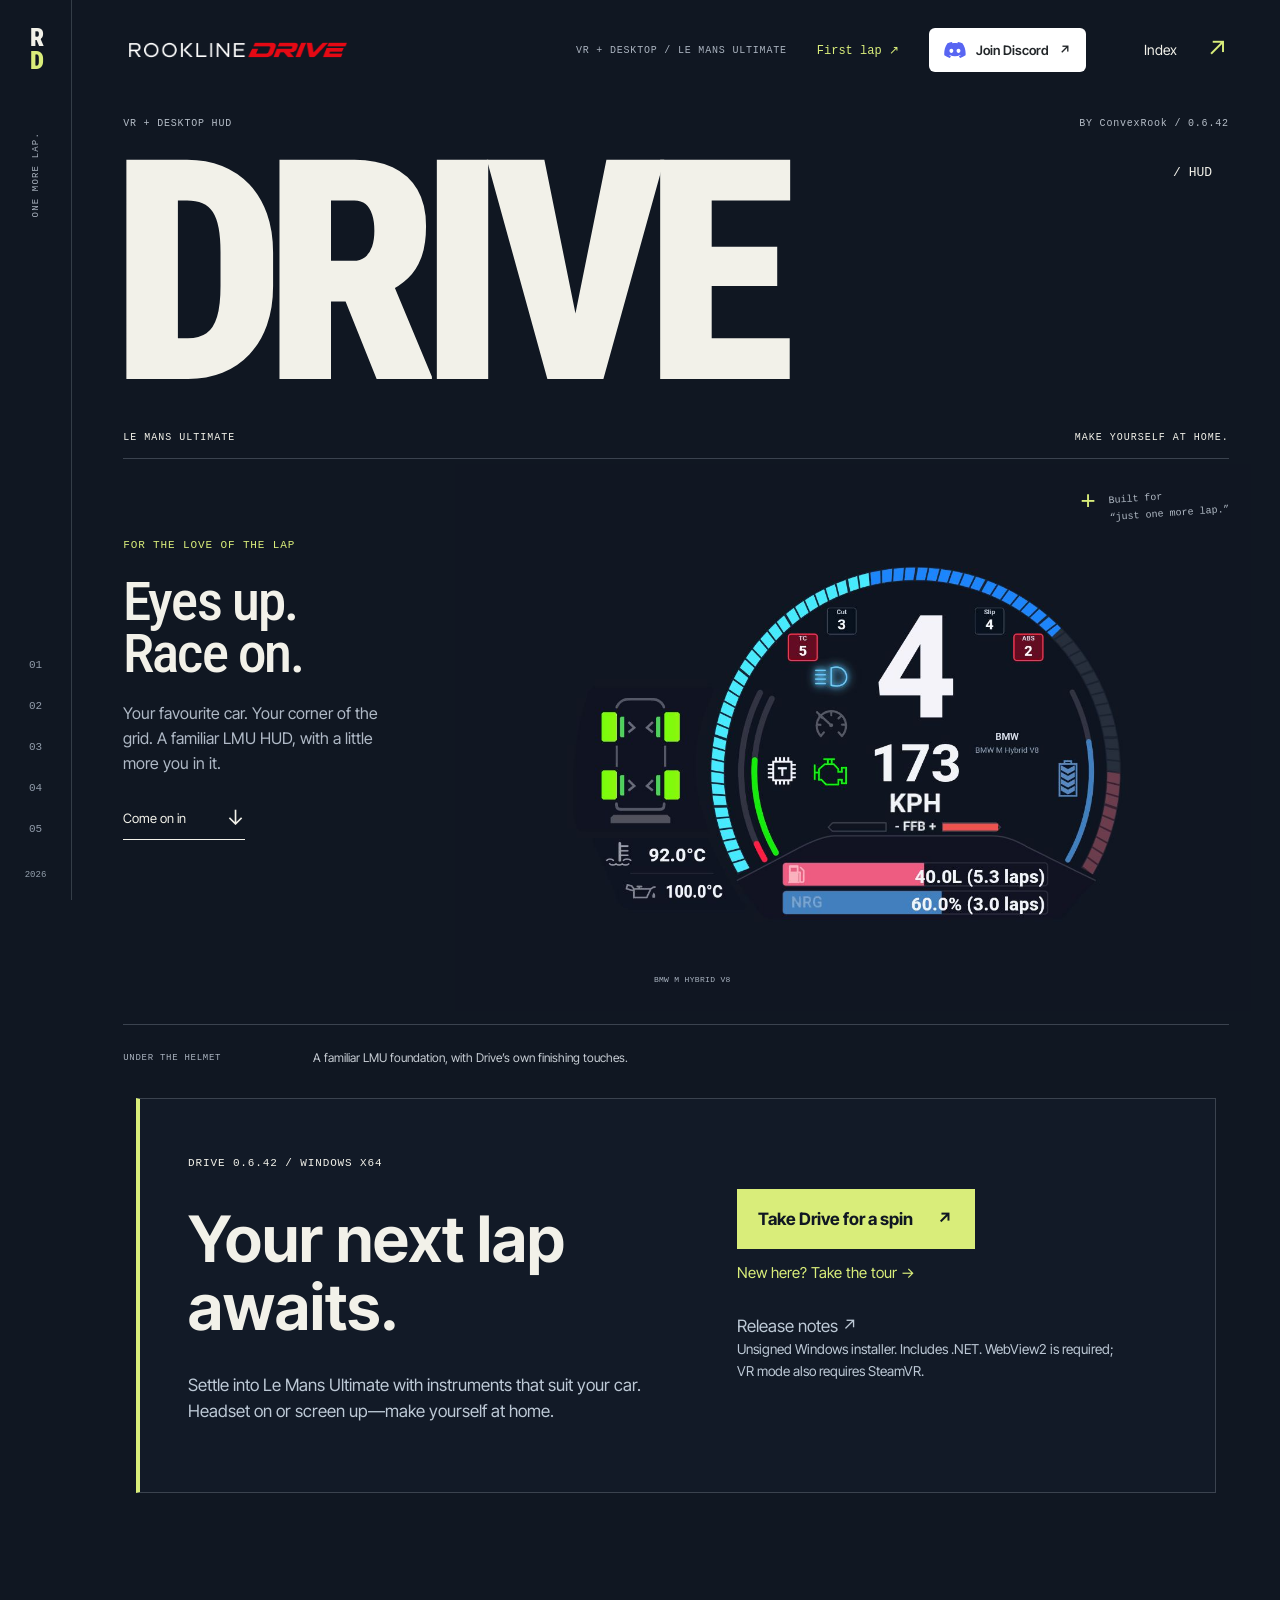
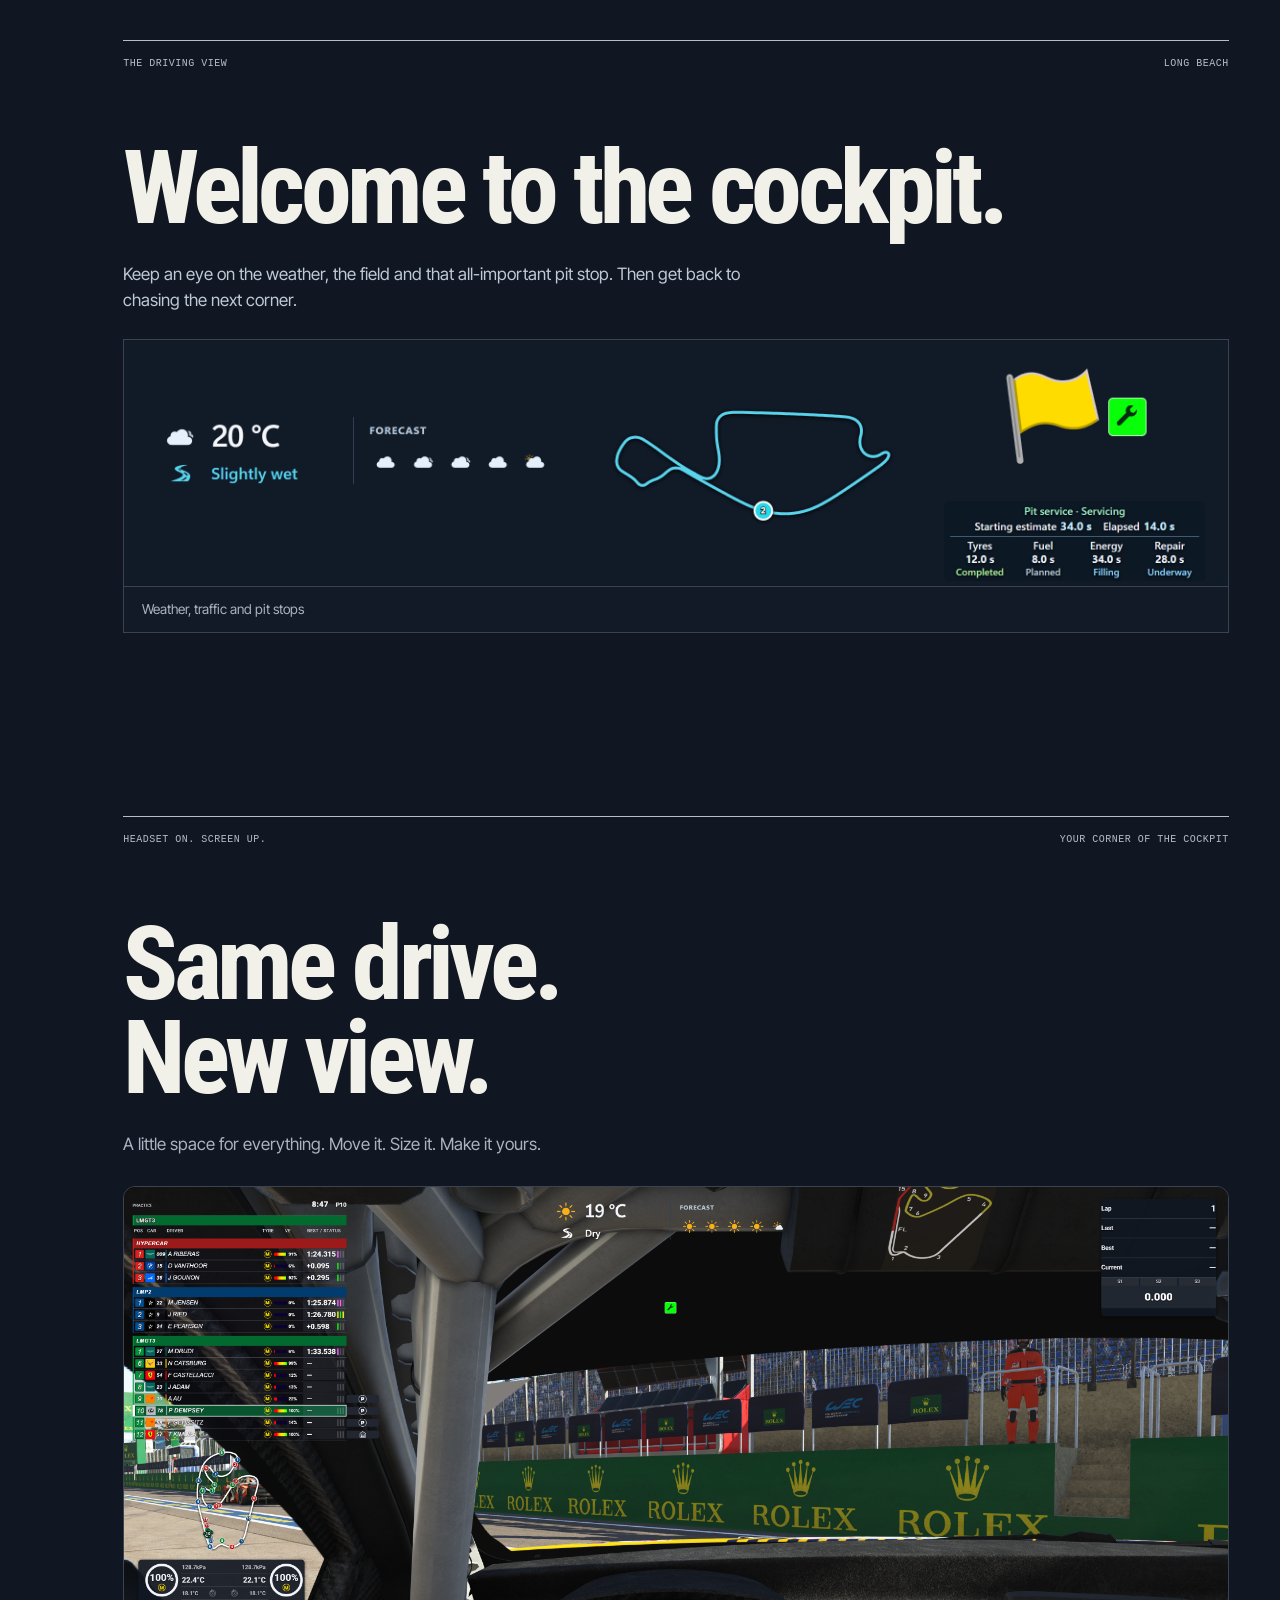
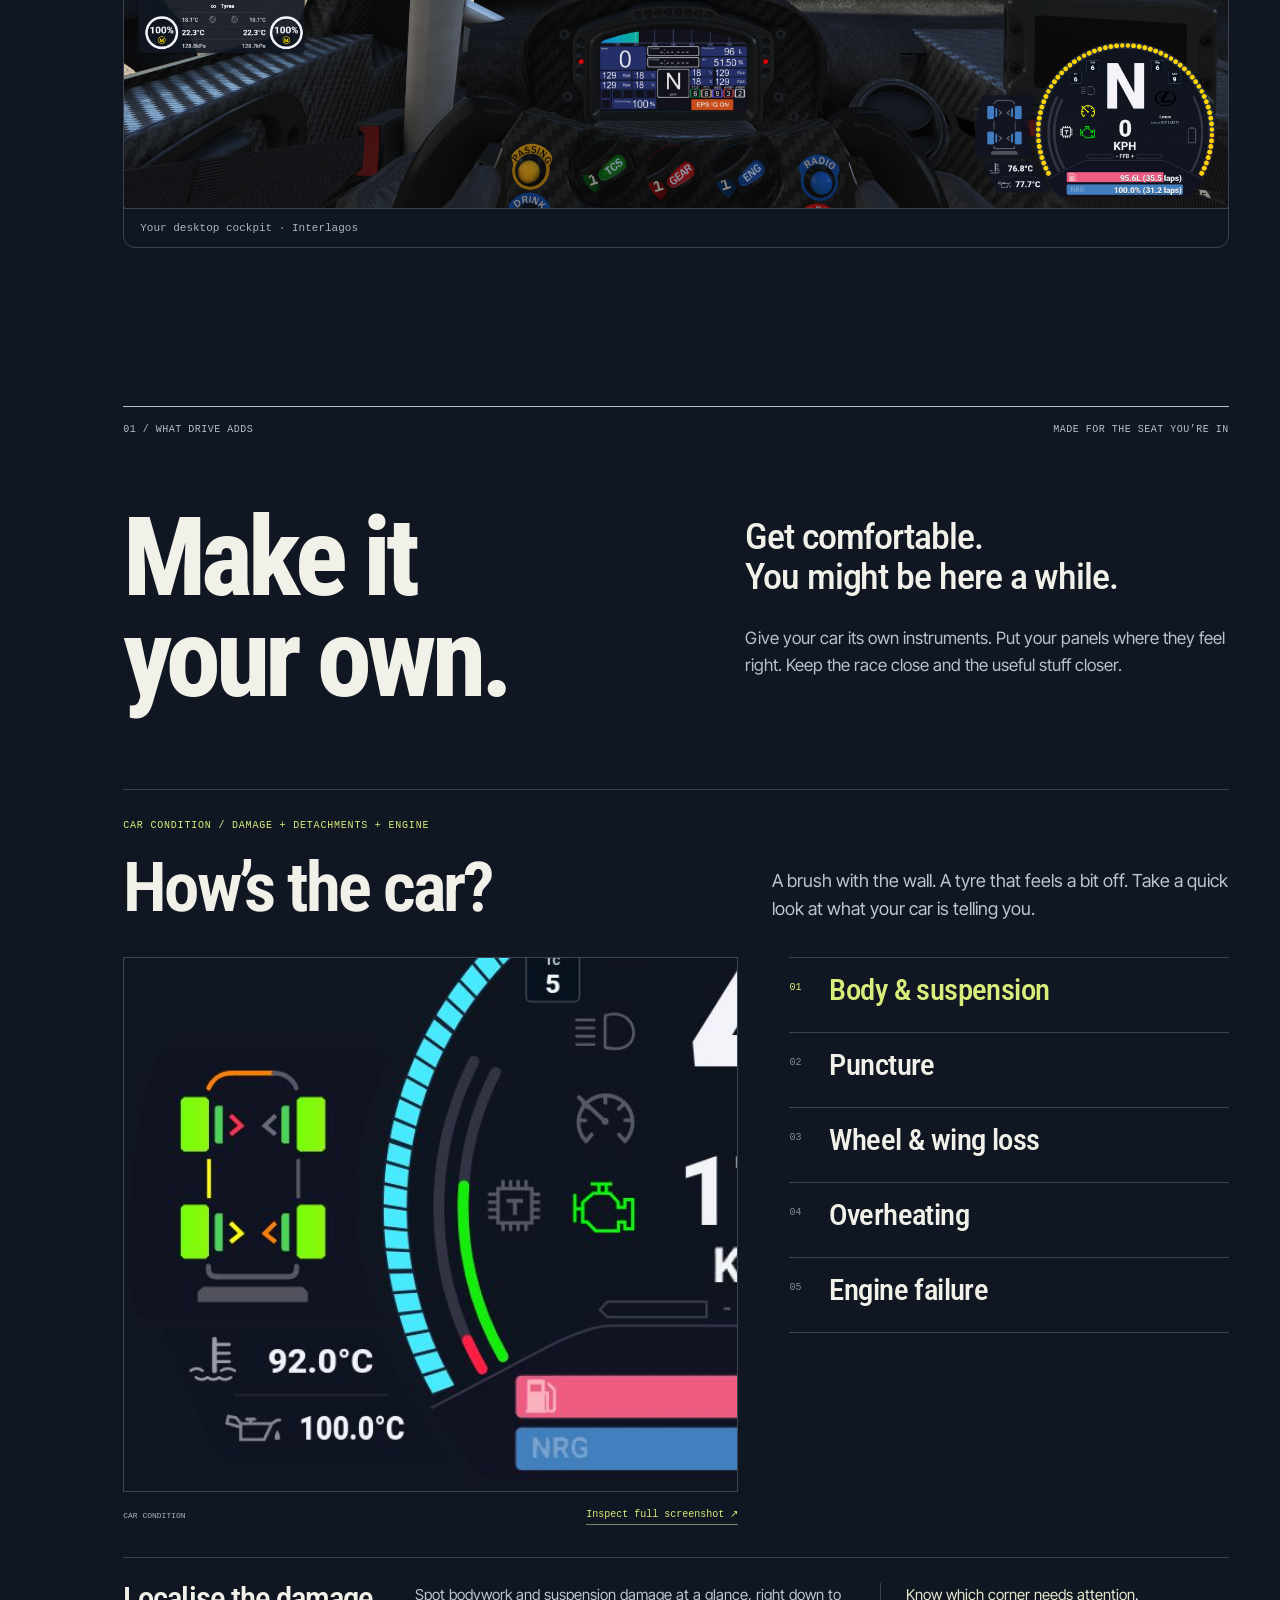
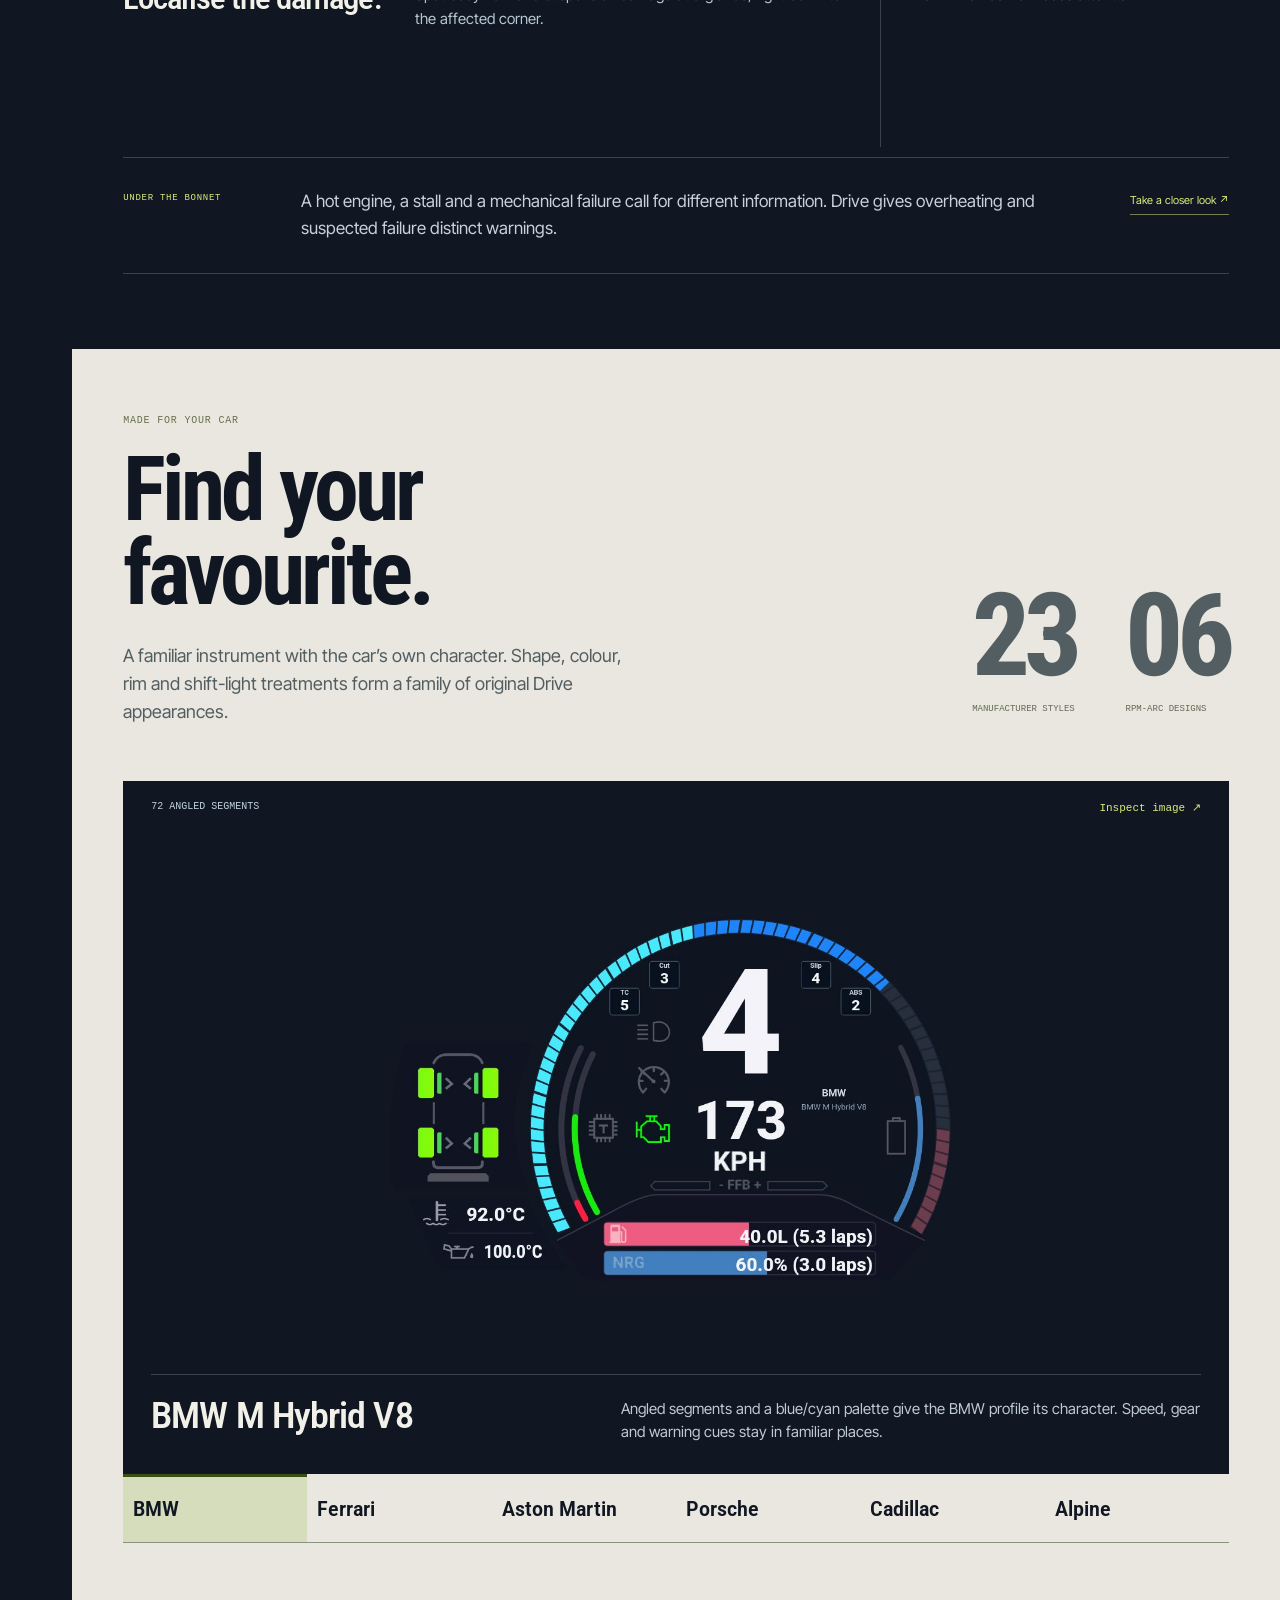
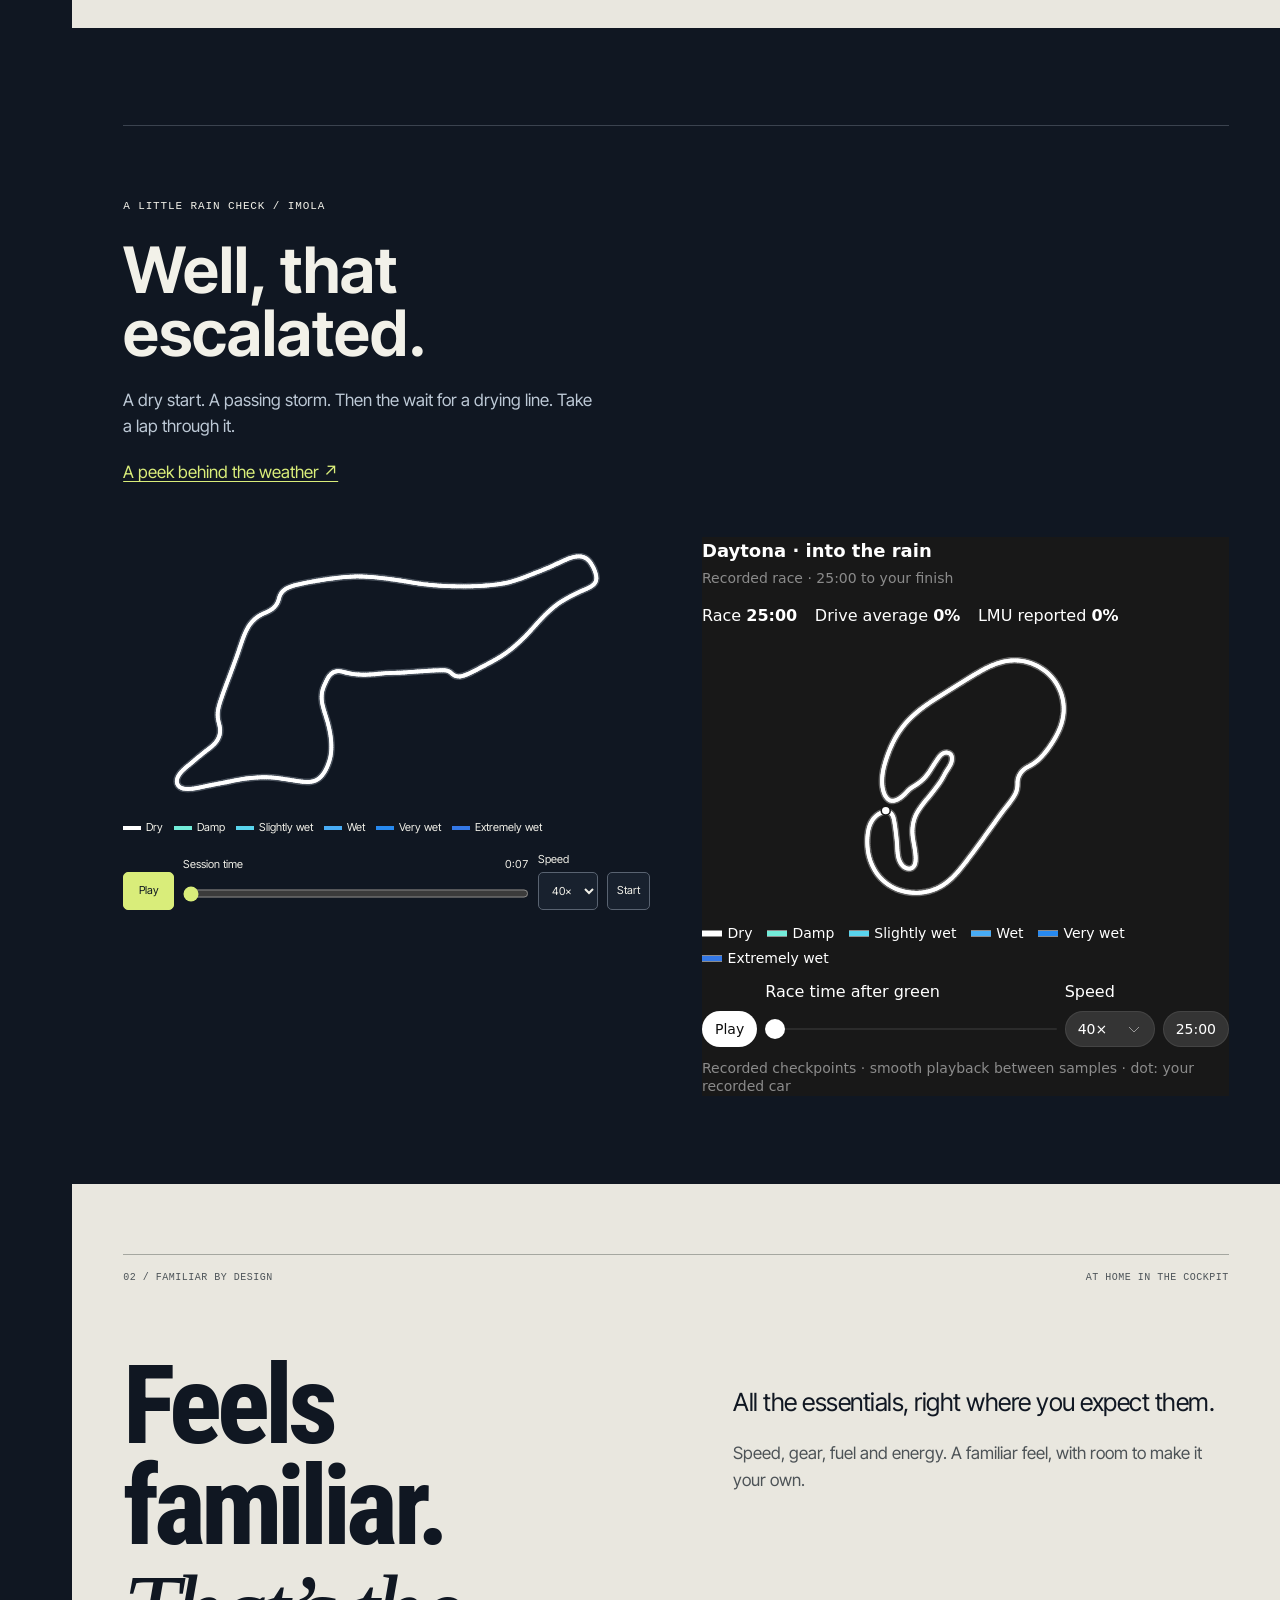
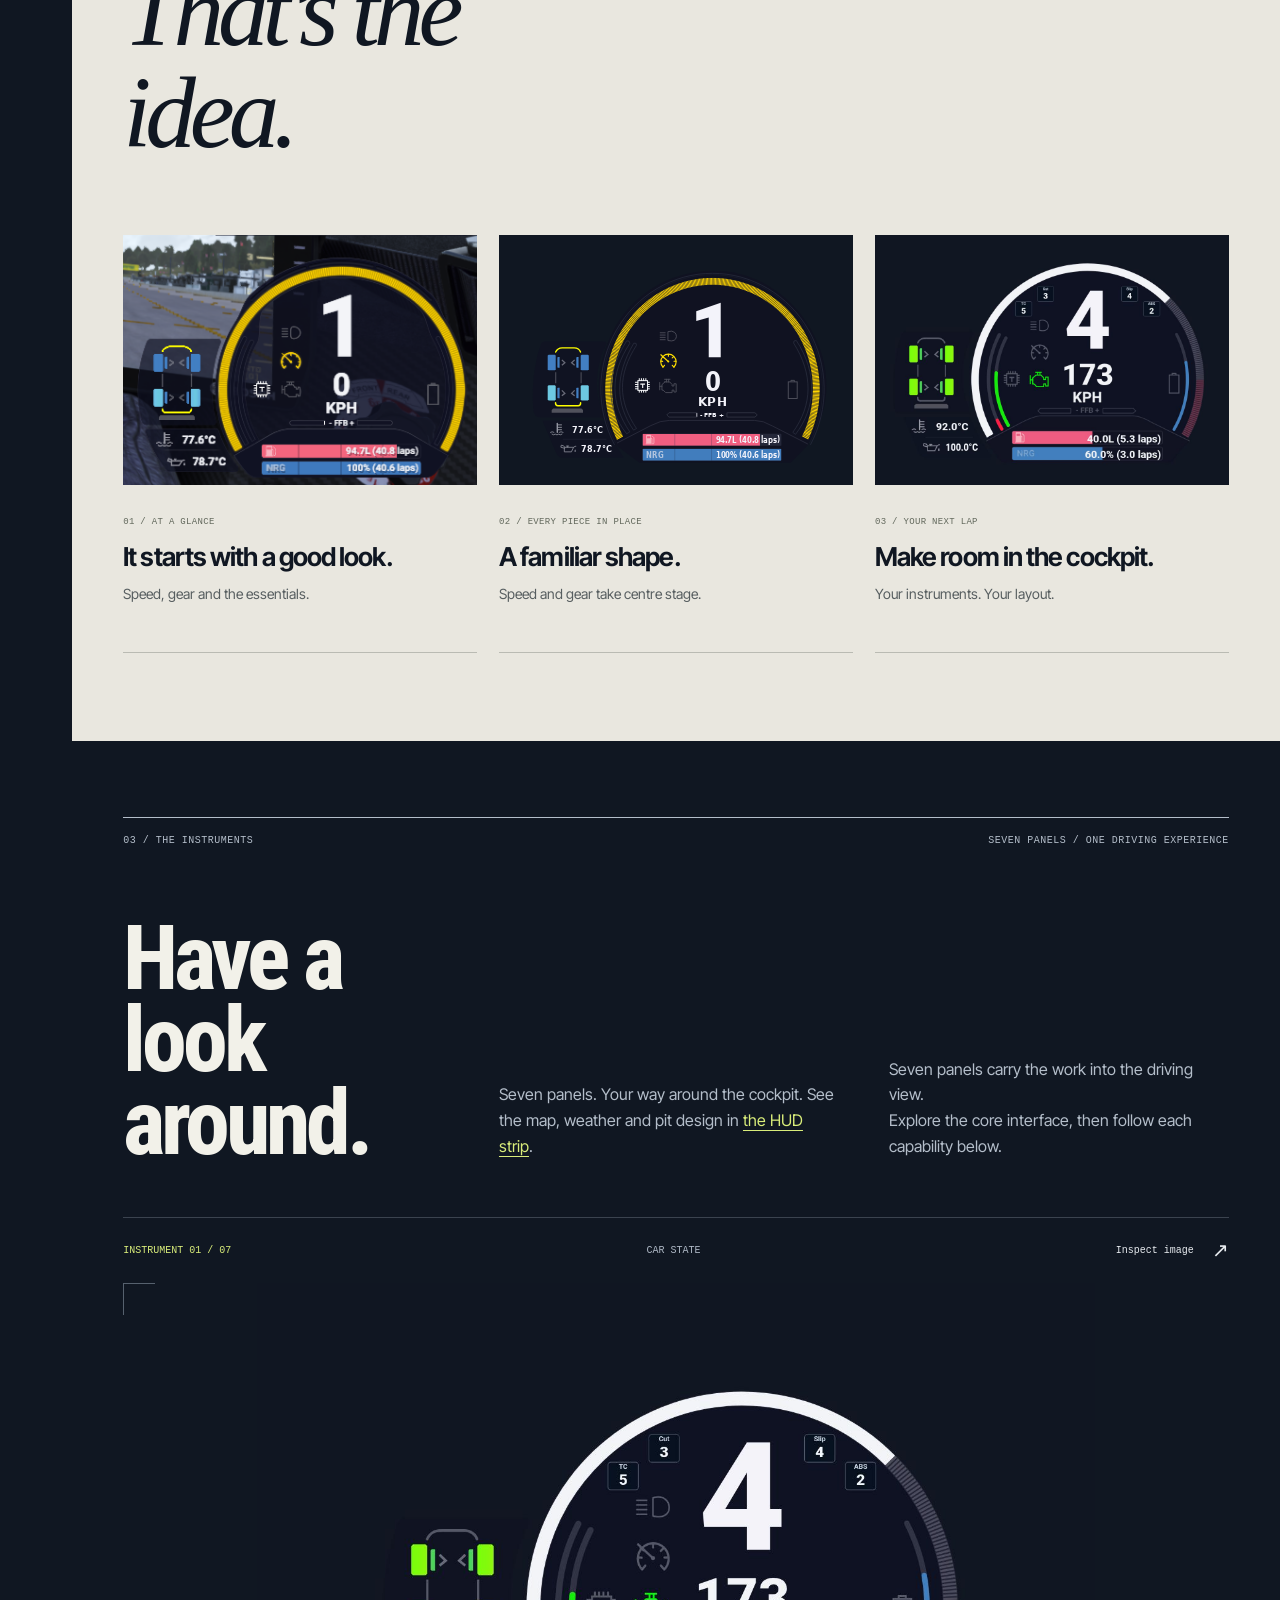
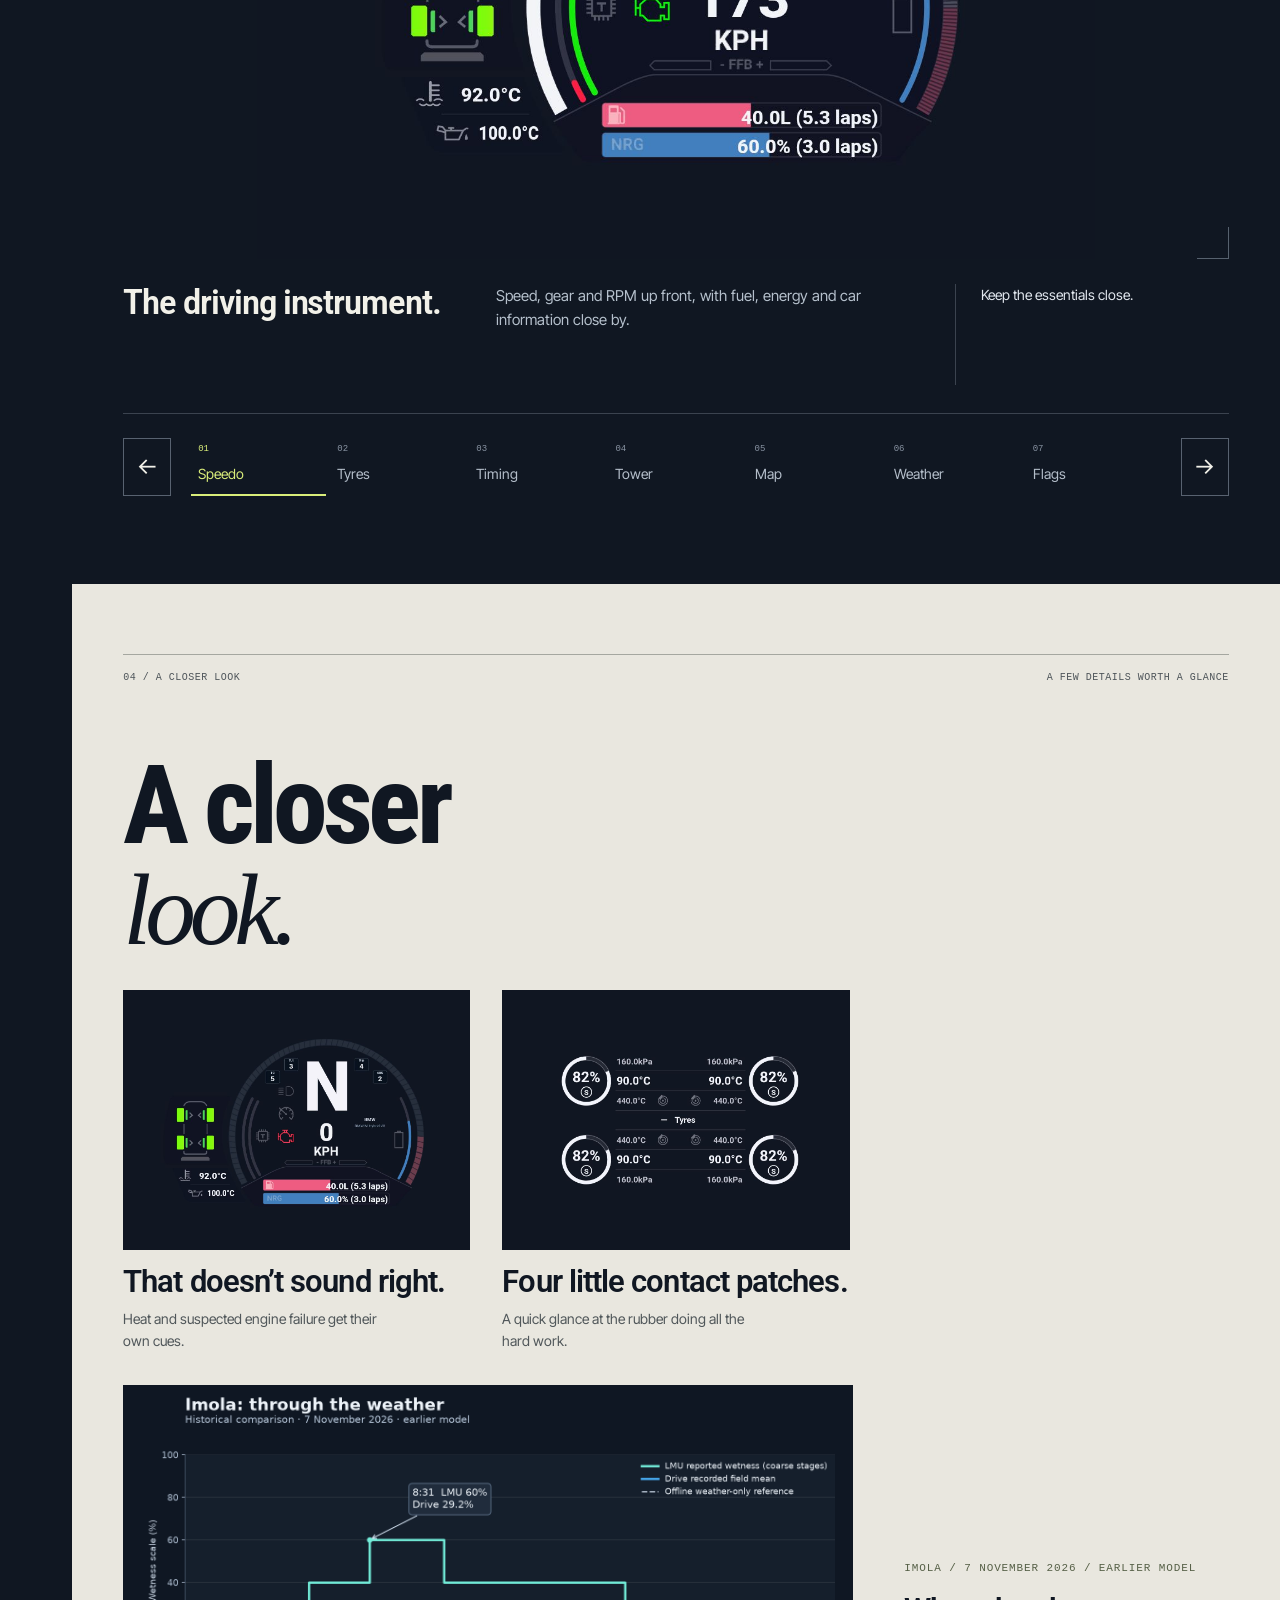
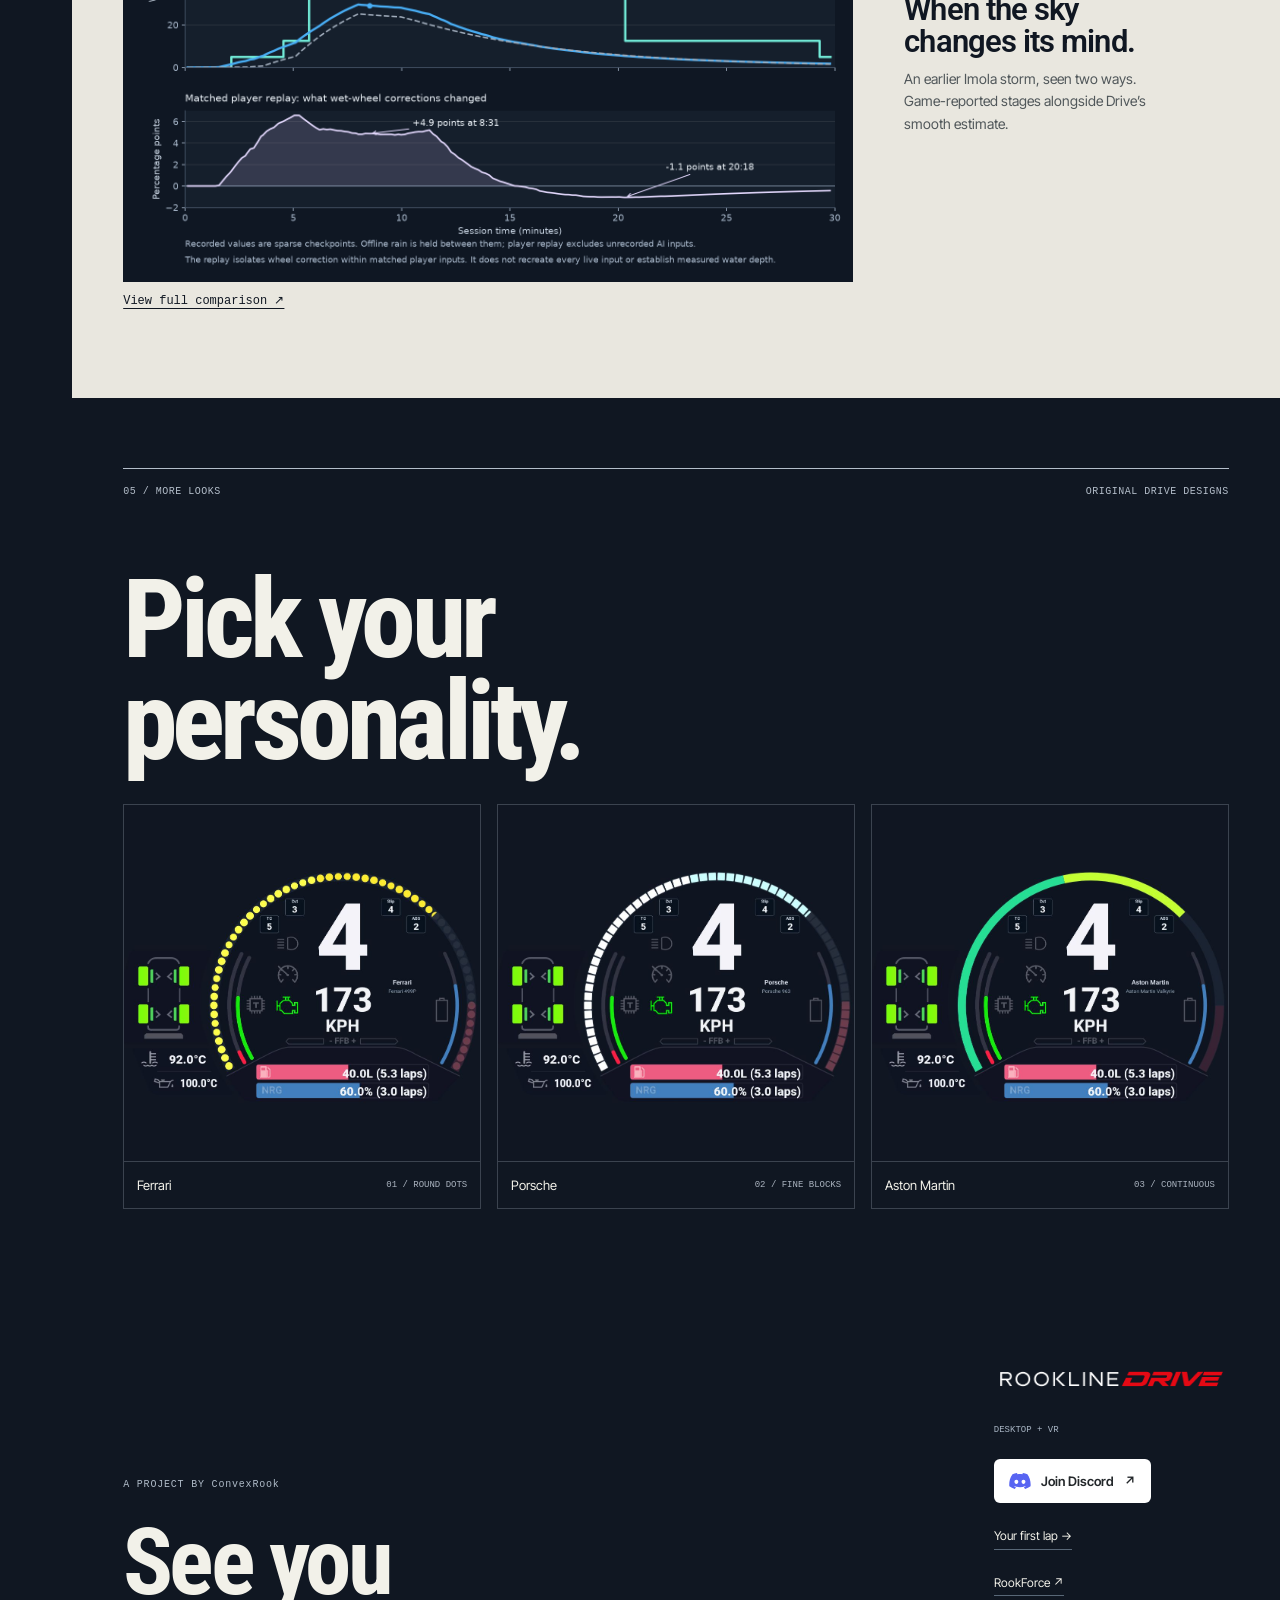
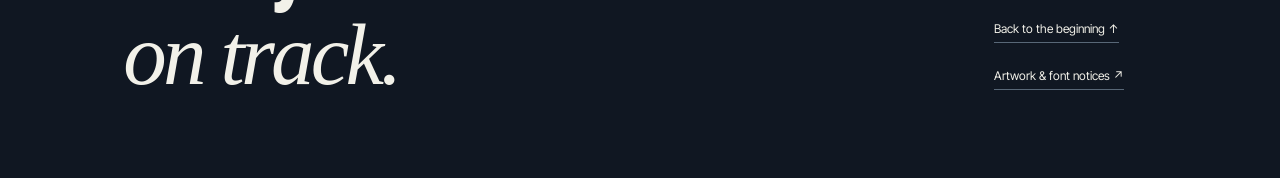
==== index.html @ 22d5c223 "Update stable Drive download to 0.6.42" ====
<!doctype html>
<html lang="en">
<head>
<meta charset="utf-8"><meta name="viewport" content="width=device-width,initial-scale=1">
<title>Rookline Drive — One more lap.</title>
<meta name="description" content="Explore Rookline Drive’s VR and desktop HUD for Le Mans Ultimate, including custom instruments, race alerts and a circuit map that shows changing track conditions.">
<link rel="canonical" href="https://convexrook2.github.io/Rookline-Drive-Site/">
<meta property="og:title" content="Rookline Drive — One more lap."><meta property="og:description" content="Your car. Your cockpit. A desktop and VR HUD for Le Mans Ultimate."><meta property="og:type" content="website"><meta property="og:url" content="https://convexrook2.github.io/Rookline-Drive-Site/"><meta property="og:image" content="https://convexrook2.github.io/Rookline-Drive-Site/assets/portfolio-custom-speedo.jpg">
<meta name="author" content="ConvexRook"><meta name="theme-color" content="#101722"><link rel="icon" href="assets/drive-icon.png">
<link rel="preload" href="assets/Roboto-Variable.ttf" as="font" type="font/ttf" crossorigin>
<link rel="stylesheet" href="styles.css"><link rel="stylesheet" href="release-hud.css"><link rel="stylesheet" href="community.css"><link rel="stylesheet" href="imola-replay.css?v=imola-1"><link rel="stylesheet" href="research-chart.css?v=imola-20261108"><link rel="stylesheet" href="race-replays.css?v=daytona-20261108"><script src="daytona-embed.js?v=daytona-20261108" defer></script><script src="app.js?v=imola-20261108" defer></script><script src="imola-replay.js?v=imola-1" defer></script>
</head>
<body>
<a class="skip-link" href="#main">Skip to content</a>
<div class="reading-progress" aria-hidden="true"></div>
<aside class="chapter-rail" aria-label="Chapter navigation">
<a href="#overview" class="rail-monogram" aria-label="Return to the opening">R<span>D</span></a>
<span class="rail-title">ONE MORE LAP.</span>
<nav><a href="#improvements" aria-label="Chapter 1: What Drive adds" data-section="improvements">01</a><a href="#reference" aria-label="Chapter 2: Familiar by design" data-section="reference">02</a><a href="#instruments" aria-label="Chapter 3: The instruments" data-section="instruments">03</a><a href="#research" aria-label="Chapter 4: A closer look" data-section="research">04</a><a href="#accomplishments" aria-label="Chapter 5: More looks" data-section="accomplishments">05</a></nav>
<span class="rail-year">2026</span>
</aside>
<header class="masthead">
<a href="#overview" class="wordmark" aria-label="Rookline Drive home"><img src="assets/drive-wordmark.png" width="1077" height="110" alt="Rookline Drive"></a>
<span class="masthead-note">VR + DESKTOP / LE MANS ULTIMATE</span>
<a class="welcome-link" href="tour.html">First lap ↗</a>
<a class="discord-link" href="https://discord.gg/UPVYArKnkH" target="_blank" rel="noopener noreferrer" aria-label="Join Rook Driving Suite Community on Discord (opens in a new tab)"><img src="assets/discord-mark.svg" width="22" height="17" alt="" aria-hidden="true">Join Discord<span aria-hidden="true">↗</span></a>
<button class="index-trigger" aria-haspopup="dialog">Index <span aria-hidden="true">↗</span></button>
</header>
<main id="main">
<section class="opening" id="overview" aria-labelledby="opening-title">
<div class="opening-meta"><span>VR + DESKTOP HUD</span><span>BY ConvexRook / 0.6.42</span></div>
<h1 class="opening-title" id="opening-title">DRIVE<span class="title-mark">/ HUD</span></h1>
<div class="opening-subtitle"><span>LE MANS ULTIMATE</span><span>MAKE YOURSELF AT HOME.</span></div>
<div class="opening-composition">
<div class="opening-statement"><p class="micro">FOR THE LOVE OF THE LAP</p><h2>Eyes up.<br>Race on.</h2><p>Your favourite car. Your corner of the grid. A familiar LMU HUD, with a little more you in it.</p><a class="text-arrow" href="#live-hud">Come on in <span>↓</span></a></div>
<figure class="opening-instrument">
<img src="assets/speedo-input-feedback.jpg" alt="BMW Speedo with blue angled RPM segments, electronics activity, directional FFB and battery deployment." width="1363" height="936" fetchpriority="high">
<figcaption><span>BMW M HYBRID V8</span></figcaption>
</figure>
<div class="opening-note"><span class="note-cross" aria-hidden="true">+</span><p>Built for<br>“just one more lap.”</p></div>
</div>
<div class="scope-line"><span class="micro">UNDER THE HELMET</span><p>A familiar LMU foundation, with Drive’s own finishing touches.</p></div>
</section>


<section class="drive-download" id="download-drive" aria-labelledby="drive-download-title">
<div><span class="micro">DRIVE 0.6.42 / WINDOWS X64</span><h3 id="drive-download-title">Your next lap awaits.</h3><p>Settle into Le Mans Ultimate with instruments that suit your car. Headset on or screen up—make yourself at home.</p></div>
<div class="drive-download-actions"><a class="drive-download-button" href="https://github.com/convexrook2/Rookline-Drive-Releases/releases/download/v0.6.42/Rookline-Drive-Setup.exe">Take Drive for a spin <span aria-hidden="true">↗</span></a><a class="drive-tour-link" href="tour.html">New here? Take the tour →</a><a class="drive-release-notes" href="https://github.com/convexrook2/Rookline-Drive-Releases/releases/tag/v0.6.42">Release notes ↗</a><p>Unsigned Windows installer. Includes .NET. WebView2 is required; VR mode also requires SteamVR.</p></div>
</section>
<section class="release-hud chapter" id="live-hud" aria-labelledby="live-hud-title">
<div class="chapter-heading"><span>THE DRIVING VIEW</span><span>LONG BEACH</span></div>
<h2 id="live-hud-title" class="display-heading">Welcome to the cockpit.</h2>
<p>Keep an eye on the weather, the field and that all-important pit stop. Then get back to chasing the next corner.</p>
<figure><a href="assets/drive-hud-0637.png" aria-label="Open the full-size HUD"><img src="assets/drive-hud-0637.png" width="2304" height="512" alt="Drive HUD with slightly wet conditions, the Long Beach map, yellow flag, pit wrench and pit service card."></a><figcaption>Weather, traffic and pit stops <span class="strip-phone-hint">Scroll the strip to see every panel.</span></figcaption></figure>

</section>
<section class="desktop-story chapter" id="desktop-hud" aria-labelledby="desktop-hud-title">
<div class="chapter-heading"><span>HEADSET ON. SCREEN UP.</span><span>YOUR CORNER OF THE COCKPIT</span></div>
<h2 id="desktop-hud-title" class="display-heading">Same drive.<br>New view.</h2>
<p>A little space for everything. Move it. Size it. Make it yours.</p>
<figure><a href="assets/desktop-overlay-public.webp" aria-label="View the full-size Drive desktop overlay"><img src="assets/desktop-overlay-public.webp" width="3840" height="2160" loading="lazy" alt="Drive desktop overlay over LMU at Interlagos, with a multi-class tower and car logos at top left, the track map and tyres below, weather across the top, timing at top right and a Lexus Speedo at bottom right."></a><figcaption>Your desktop cockpit · Interlagos</figcaption></figure>
</section>
<section class="improvements chapter" id="improvements" aria-labelledby="improvements-title">
<div class="chapter-heading"><span>01 / WHAT DRIVE ADDS</span><span>MADE FOR THE SEAT YOU’RE IN</span></div>
<div class="feature-opening"><h2 class="display-heading" id="improvements-title">Make it<br>your own.</h2><div><p class="lead">Get comfortable.<br>You might be here a while.</p><p>Give your car its own instruments. Put your panels where they feel right. Keep the race close and the useful stuff closer.</p></div></div>
<div class="condition-story" id="car-condition">
<div class="story-heading"><span class="micro">CAR CONDITION / DAMAGE + DETACHMENTS + ENGINE</span><h3>How’s the car?</h3><p>A brush with the wall. A tyre that feels a bit off. Take a quick look at what your car is telling you.</p></div>
<div class="condition-layout">
<figure class="condition-figure"><div class="condition-image-wrap"><img id="condition-image" src="assets/damage-corners.jpg" alt="Car diagram showing bodywork and suspension damage at different corners." width="1363" height="936" loading="lazy"></div><figcaption><span>CAR CONDITION</span><button id="open-condition" aria-haspopup="dialog">Inspect full screenshot ↗</button></figcaption></figure>
<div class="condition-selector" role="tablist" aria-label="Explore car-condition states">
<button role="tab" id="condition-corners" aria-selected="true" data-condition="corners"><span>01</span><strong>Body &amp; suspension</strong></button>
<button role="tab" id="condition-puncture" aria-selected="false" tabindex="-1" data-condition="puncture"><span>02</span><strong>Puncture</strong></button>
<button role="tab" id="condition-detachment" aria-selected="false" tabindex="-1" data-condition="detachment"><span>03</span><strong>Wheel &amp; wing loss</strong></button>
<button role="tab" id="condition-overheating" aria-selected="false" tabindex="-1" data-condition="overheating"><span>04</span><strong>Overheating</strong></button>
<button role="tab" id="condition-engine" aria-selected="false" tabindex="-1" data-condition="engine"><span>05</span><strong>Engine failure</strong></button>
</div></div>
<div class="condition-detail" id="condition-panel" role="tabpanel" aria-labelledby="condition-corners"><h4 id="condition-title">Localise the damage.</h4><p id="condition-description">Spot bodywork and suspension damage at a glance, right down to the affected corner.</p><p id="condition-takeaway">Know which corner needs attention.</p></div>
<div class="condition-principle"><span class="micro">UNDER THE BONNET</span><p>A hot engine, a stall and a mechanical failure call for different information. Drive gives overheating and suspected failure distinct warnings.</p><a href="#research-engine-context">Take a closer look ↗</a></div>
</div>
<div class="custom-speedo-story" id="custom-speedo">
<div class="custom-story-top"><div><span class="micro">MADE FOR YOUR CAR</span><h3>Find your<br>favourite.</h3><p>A familiar instrument with the car’s own character. Shape, colour, rim and shift-light treatments form a family of original Drive appearances.</p></div><div class="custom-numbers"><p><strong>23</strong><span>MANUFACTURER STYLES</span></p><p><strong>06</strong><span>RPM-ARC DESIGNS</span></p></div></div>
<div class="custom-speedo-stage" id="custom-speedo-panel" role="tabpanel" aria-labelledby="skin-bmw">
<div class="custom-plate-meta"><span id="skin-design">72 ANGLED SEGMENTS</span><button id="open-skin" aria-haspopup="dialog">Inspect image ↗</button></div>
<img id="skin-image" src="assets/custom-speedo-bmw.jpg" alt="ConvexRook’s BMW Speedo appearance with 72 blue and cyan angled RPM segments." width="1363" height="936" loading="lazy">
<div class="custom-plate-caption"><h4 id="skin-title">BMW M Hybrid V8</h4><p id="skin-description">Angled segments and a blue/cyan palette give the BMW profile its character. Speed, gear and warning cues stay in familiar places.</p></div>
</div>
<div class="skin-selector" role="tablist" aria-label="Compare the six custom Speedo arc designs">
<button role="tab" aria-selected="true" id="skin-bmw" data-skin="bmw">BMW</button>
<button role="tab" aria-selected="false" tabindex="-1" id="skin-ferrari" data-skin="ferrari">Ferrari</button>
<button role="tab" aria-selected="false" tabindex="-1" id="skin-aston" data-skin="aston">Aston Martin</button>
<button role="tab" aria-selected="false" tabindex="-1" id="skin-porsche" data-skin="porsche">Porsche</button>
<button role="tab" aria-selected="false" tabindex="-1" id="skin-cadillac" data-skin="cadillac">Cadillac</button>
<button role="tab" aria-selected="false" tabindex="-1" id="skin-alpine" data-skin="alpine">Alpine</button>
</div>

</div>
<section class="wetness-story" id="track-wetness" aria-labelledby="track-wetness-title">
<div class="wetness-layout">
<div class="wetness-copy"><span class="micro">A LITTLE RAIN CHECK / IMOLA</span><h3 id="track-wetness-title">Well, that<br>escalated.</h3><p>A dry start. A passing storm. Then the wait for a drying line. Take a lap through it.</p><a href="#research-wetness-evolution">A peek behind the weather ↗</a></div>
<div class="wetness-example">
<figure class="imola-replay" id="imola-after-fix-v1" aria-label="Imola wetness replay">
<img data-poster src="assets/imola-wetness-poster.svg?v=imola-1" alt="Imola with separate stretches drying from blue to teal and white." width="680" height="350" loading="lazy">
<svg class="imola-map" viewBox="0 0 680 350" role="img" aria-labelledby="imola-map-title imola-map-desc" hidden>
<title id="imola-map-title">Imola, through the rain</title><desc id="imola-map-desc">White is dry, teal damp and blue wet. Play or scrub the recorded session to see different stretches change.</desc>
<defs data-gradients></defs><path data-outline fill="none" stroke="#68717b" stroke-width="9" stroke-linejoin="round" stroke-linecap="round" opacity=".65"></path><g data-segments fill="none" stroke-width="5" stroke-linecap="round"></g>
</svg>
<div class="imola-legend" aria-label="Wetness colour scale"><span><i style="--wet-colour:#ffffff" aria-hidden="true"></i>Dry</span><span><i style="--wet-colour:#73ecd9" aria-hidden="true"></i>Damp</span><span><i style="--wet-colour:#59d4ed" aria-hidden="true"></i>Slightly wet</span><span><i style="--wet-colour:#48acf5" aria-hidden="true"></i>Wet</span><span><i style="--wet-colour:#2789ef" aria-hidden="true"></i>Very wet</span><span><i style="--wet-colour:#3478e6" aria-hidden="true"></i>Extremely wet</span></div>
<div class="imola-controls" hidden><button type="button" data-play aria-label="Play wetness replay">Play</button><div class="imola-time"><label for="imola-wetness-time">Session time <output data-time for="imola-wetness-time">0:07</output></label><input id="imola-wetness-time" type="range" min="7" max="1787" step=".2" value="7"></div><div class="imola-speed"><label for="imola-wetness-speed">Speed</label><select id="imola-wetness-speed"><option value="20">20×</option><option value="40" selected>40×</option><option value="80">80×</option></select></div><button type="button" data-start>Start</button></div>
<span class="visually-hidden" role="status" aria-live="polite" data-status>Replay paused at the beginning.</span>
</figure>
</div>
<div class="daytona-example" id="daytona-race-replay">
<iframe src="previews/daytona-race.html?v=daytona-20261108" title="Daytona wetness replay — race time 25:00 to the finish" loading="lazy" referrerpolicy="no-referrer" height="620"></iframe>
</div></div>
</section>
</section>

<section class="reference paper chapter" id="reference" aria-labelledby="reference-title">
<div class="chapter-heading"><span>02 / FAMILIAR BY DESIGN</span><span>AT HOME IN THE COCKPIT</span></div>
<div class="reference-intro">
<h2 class="display-heading" id="reference-title">Feels familiar.<br><em>That’s the idea.</em></h2>
<div class="reference-copy"><p class="lead">All the essentials, right where you expect them.</p><p>Speed, gear, fuel and energy. A familiar feel, with room to make it your own.</p></div>
</div>
<div class="evolution" aria-label="A familiar cockpit">
<figure><div class="evolution-image reference-image"><img src="assets/lmu-reference-oct7.png" width="375" height="269" alt="LMU HUD showing gear, speed, fuel and energy in the cockpit." loading="lazy"></div><figcaption><span>01 / AT A GLANCE</span><h3>It starts with a good look.</h3><p>Speed, gear and the essentials.</p></figcaption></figure>
<figure><div class="evolution-image drawing-image"><img src="assets/october-reconstruction.svg" width="375" height="269" alt="Instrument illustration with separate RPM, speed, gear and car-status elements." loading="lazy"></div><figcaption><span>02 / EVERY PIECE IN PLACE</span><h3>A familiar shape.</h3><p>Speed and gear take centre stage.</p></figcaption></figure>
<figure><div class="evolution-image current-image"><img src="assets/speedo.jpg" width="1363" height="936" alt="Drive Speedo with gear, speed, shift lights and car information." loading="lazy"></div><figcaption><span>03 / YOUR NEXT LAP</span><h3>Make room in the cockpit.</h3><p>Your instruments. Your layout.</p></figcaption></figure>
</div>
</section>

<section class="instrument-chapter chapter" id="instruments" aria-labelledby="instruments-title">
<div class="chapter-heading"><span>03 / THE INSTRUMENTS</span><span>SEVEN PANELS / ONE DRIVING EXPERIENCE</span></div>
<div class="instrument-heading"><h2 class="display-heading" id="instruments-title">Have a<br>look around.</h2><p class="gallery-note">Seven panels. Your way around the cockpit. See the map, weather and pit design in <a href="#live-hud">the HUD strip</a>.</p><p>Seven panels carry the work into the driving view. <br>Explore the core interface, then follow each capability below.</p></div>
<div class="instrument-stage" aria-live="polite">
<div class="plate-meta"><span id="plate-number">INSTRUMENT 01 / 07</span><span id="plate-category">CAR STATE</span><button class="plate-expand" id="open-image" aria-label="Enlarge current screenshot">Inspect image <span>↗</span></button></div>
<div class="plate-image-wrap"><img id="plate-image" src="assets/speedo.jpg" width="1363" height="936" alt="Drive Speedo and electronics." loading="lazy"><span class="plate-corner corner-a" aria-hidden="true"></span><span class="plate-corner corner-b" aria-hidden="true"></span></div>
<div class="plate-caption"><h3 id="plate-title">The driving instrument.</h3><p id="plate-description">Speed, gear and RPM keep the familiar central hierarchy. Fuel, virtual energy, temperatures and electronics bring the surrounding state into the same glance.</p><p id="plate-takeaway">Keep the essentials close.</p></div>
</div>
<div class="instrument-navigation">
<button id="previous-panel" aria-label="Previous instrument">←</button>
<div class="instrument-index" role="tablist" aria-label="Select an instrument">
<button role="tab" aria-selected="true" id="instrument-speedo" data-panel="speedo"><span>01</span>Speedo</button>
<button role="tab" aria-selected="false" tabindex="-1" id="instrument-tyres" data-panel="tyres"><span>02</span>Tyres</button>
<button role="tab" aria-selected="false" tabindex="-1" id="instrument-timing" data-panel="timing"><span>03</span>Timing</button>
<button role="tab" aria-selected="false" tabindex="-1" id="instrument-standings" data-panel="standings"><span>04</span>Tower</button>
<button role="tab" aria-selected="false" tabindex="-1" id="instrument-map" data-panel="map"><span>05</span>Map</button>
<button role="tab" aria-selected="false" tabindex="-1" id="instrument-weather" data-panel="weather"><span>06</span>Weather</button>
<button role="tab" aria-selected="false" tabindex="-1" id="instrument-flags" data-panel="flags"><span>07</span>Flags</button>
</div>
<button id="next-panel" aria-label="Next instrument">→</button>
</div>
</section>

<section class="research paper chapter" id="research" aria-labelledby="research-title">
<div class="chapter-heading"><span>04 / A CLOSER LOOK</span><span>A FEW DETAILS WORTH A GLANCE</span></div>
<div class="research-opening"><h2 class="display-heading" id="research-title">A closer<br><em>look.</em></h2></div>
<div class="research-notes" id="research-notes"></div>

</section>

<section class="looks-spread chapter" id="accomplishments" aria-labelledby="accomplishments-title">
<div class="chapter-heading"><span>05 / MORE LOOKS</span><span>ORIGINAL DRIVE DESIGNS</span></div>
<h2 class="display-heading" id="accomplishments-title">Pick your<br>personality.</h2>
<div class="looks-grid">
<figure><a href="assets/custom-speedo-ferrari.jpg" aria-label="Open the Ferrari instrument example"><img src="assets/custom-speedo-ferrari.jpg" width="1363" height="936" loading="lazy" alt="Ferrari-style Speedo with yellow circular shift lights."></a><figcaption><span>Ferrari</span><span>01 / ROUND DOTS</span></figcaption></figure>
<figure><a href="assets/custom-speedo-porsche.jpg" aria-label="Open the Porsche instrument example"><img src="assets/custom-speedo-porsche.jpg" width="1363" height="936" loading="lazy" alt="Porsche-style Speedo with a white segmented RPM arc."></a><figcaption><span>Porsche</span><span>02 / FINE BLOCKS</span></figcaption></figure>
<figure><a href="assets/custom-speedo-aston.jpg" aria-label="Open the Aston Martin instrument example"><img src="assets/custom-speedo-aston.jpg" width="1363" height="936" loading="lazy" alt="Aston Martin-style Speedo with its own RPM arc and palette."></a><figcaption><span>Aston Martin</span><span>03 / CONTINUOUS</span></figcaption></figure>
</div>
</section>

<footer class="case-footer"><div><span class="micro">A PROJECT BY ConvexRook</span><p>See you <br><em>on track.</em></p></div><div class="footer-meta"><img src="assets/drive-wordmark.png" width="1077" height="110" alt="Rookline Drive"><span>DESKTOP + VR</span><a class="discord-link" href="https://discord.gg/UPVYArKnkH" target="_blank" rel="noopener noreferrer" aria-label="Join Rook Driving Suite Community on Discord (opens in a new tab)"><img src="assets/discord-mark.svg" width="22" height="17" alt="" aria-hidden="true">Join Discord<span aria-hidden="true">↗</span></a><a href="tour.html">Your first lap →</a><a href="https://convexrook2.github.io/RookForce-Site/">RookForce ↗</a><a href="#overview">Back to the beginning ↑</a><a href="notices.html">Artwork &amp; font notices ↗</a></div></footer>
</main>

<dialog class="index-dialog" id="index-dialog" aria-labelledby="index-title"><div class="index-top"><span id="index-title" class="micro">TAKE A LOOK AROUND</span><button id="close-index" aria-label="Close chapter index">Close ×</button></div><nav aria-label="Full chapter index"><a href="#overview"><span>00</span>Welcome aboard<i>↗</i></a><a href="#download-drive"><span>0.6.42</span>Download Drive<i>↗</i></a><a href="#desktop-hud"><span>DESKTOP</span>A new view<i>↗</i></a><a href="#track-wetness"><span>MAP</span>Track wetness<i>↗</i></a><a href="#improvements"><span>01</span>What Drive adds<i>↗</i></a><a href="#reference"><span>02</span>Familiar by design<i>↗</i></a><a href="#instruments"><span>03</span>The instruments<i>↗</i></a><a href="#research"><span>04</span>A closer look<i>↗</i></a><a href="#accomplishments"><span>05</span>More looks<i>↗</i></a></nav><p>YOUR CAR. YOUR COCKPIT.</p></dialog>
<dialog class="image-dialog" id="image-dialog" aria-labelledby="image-title"><div class="image-dialog-top"><span class="micro" id="image-title">THE DRIVING INSTRUMENT</span><button id="close-image" aria-label="Close screenshot">Close ×</button></div><img id="dialog-image" src="assets/speedo.jpg" alt=""><p id="dialog-caption">Speedo</p></dialog>
</body></html>
---- styles.css ----
@font-face{font-family:DriveText;src:url("assets/InterTight-Variable.ttf") format("truetype");font-weight:100 900;font-display:swap}
@font-face{font-family:DriveDisplay;src:url("assets/Roboto-Variable.ttf") format("truetype");font-weight:100 900;font-stretch:75% 100%;font-display:swap}
:root{--ink:#101722;--paper:#e9e7df;--white:#f2f1e9;--muted:#aab3bf;--line:#3b434f;--accent:#d9ed7a;--text:DriveText,Arial,sans-serif;--display:DriveDisplay,"Arial Narrow",Arial,sans-serif;--mono:"Courier New",monospace}
*{box-sizing:border-box}html{scroll-behavior:smooth;scroll-padding-top:32px}body{margin:0;background:var(--ink);color:var(--white);font-family:var(--text);font-size:17px;line-height:1.55;-webkit-font-smoothing:antialiased}main{margin-left:72px}button,input{font:inherit}button,a,summary{outline-offset:6px}:focus-visible{outline:2px solid var(--accent)}.paper :focus-visible,.next-chapter :focus-visible{outline-color:#284b00}button{cursor:pointer;color:inherit}a{color:inherit;text-decoration:none}img{display:block;max-width:100%;height:auto}p{margin:0 0 20px}h1,h2,h3,figure{margin:0}h1,h2,h3{font-weight:650;line-height:1.05}button{border:0;background:none;padding:0}em{font-family:Georgia,"Times New Roman",serif;font-weight:400}.micro{font:11px/1.5 var(--mono);letter-spacing:.08em}.skip-link{position:fixed;top:-100px;left:90px;z-index:200;background:var(--paper);color:var(--ink);padding:12px}.skip-link:focus{top:15px}.reading-progress{position:fixed;left:0;right:0;top:0;height:3px;z-index:100;background:var(--accent);transform:scaleX(0);transform-origin:left;pointer-events:none}.chapter-rail{position:fixed;inset:0 auto 0 0;width:72px;border-right:1px solid #343d47;background:var(--ink);z-index:60;display:flex;flex-direction:column;align-items:center;padding:27px 0 20px}.rail-monogram{font:900 25px/.9 var(--display);font-stretch:75%;letter-spacing:-.09em;display:flex;flex-direction:column;align-items:center}.rail-monogram span{color:var(--accent)}.rail-title{writing-mode:vertical-rl;transform:rotate(180deg);font:9px var(--mono);letter-spacing:.13em;margin:60px 0 auto;color:#aab3bf}.chapter-rail nav{display:grid;gap:9px;margin:25px 0}.chapter-rail nav a{font:11px var(--mono);width:34px;height:32px;display:grid;place-items:center;border:1px solid transparent;color:#919caa}.chapter-rail nav a:hover,.chapter-rail nav a.active{color:var(--ink);background:var(--accent)}.rail-year{font:9px var(--mono);color:#94a0ad}.masthead{position:absolute;top:0;left:72px;right:0;padding:28px 4vw;display:flex;align-items:center;justify-content:space-between;gap:30px;z-index:10}.wordmark{width:230px}.masthead-note{font:10px var(--mono);letter-spacing:.08em;color:var(--muted);margin-left:auto}.index-trigger{font-size:14px;display:flex;align-items:center;gap:29px;margin-left:28px}.index-trigger span{font-size:25px;color:var(--accent)}
.opening{padding:118px 4vw 0;overflow:hidden}.opening-meta{display:flex;justify-content:space-between;gap:30px;font:10px var(--mono);letter-spacing:.08em;color:#b5bdc7;margin-bottom:28px}.opening-title{font-family:var(--display);font-stretch:75%;font-weight:900;line-height:.76;letter-spacing:-.065em;font-size:clamp(170px,24.1vw,370px);position:relative;margin-left:-.038em;max-width:100%;white-space:nowrap}.title-mark{font:13px var(--mono);letter-spacing:0;position:absolute;right:5px;top:8px}.opening-subtitle{display:flex;justify-content:space-between;gap:20px;font:10px var(--mono);letter-spacing:.1em;border-bottom:1px solid var(--line);padding:28px 0 15px;margin-top:13px}.opening-composition{position:relative;min-height:505px}.opening-statement{position:relative;z-index:3;padding:78px 0 38px;width:32%;max-width:360px}.opening-statement .micro{color:var(--accent);margin-bottom:22px}.opening-statement h2{font-family:var(--display);font-stretch:85%;font-weight:500;font-size:clamp(28px,2.75vw,40px);line-height:1.08;letter-spacing:-.035em}.opening-statement>p:not(.micro){font-size:16px;color:#afb9c6;max-width:260px;margin:22px 0 26px}.text-arrow{display:inline-flex;align-items:center;gap:40px;font-size:13px;border-bottom:1px solid currentColor;padding-bottom:5px}.text-arrow span{font-size:21px}.opening-instrument{position:absolute;width:79%;right:-6%;top:-28px;z-index:1}.opening-instrument img{width:100%;height:auto}.opening-instrument figcaption{position:absolute;left:25%;right:7%;bottom:5%;display:flex;justify-content:space-between;gap:15px;font:8px var(--mono);letter-spacing:.04em;color:#aab4c1}.opening-note{position:absolute;right:0;top:30px;z-index:2;color:#b0b9c4;font:10px/1.65 var(--mono);display:flex;align-items:flex-start;gap:13px}.note-cross{font-size:22px;line-height:1;color:var(--accent)}.scope-line{position:relative;z-index:4;border-top:1px solid var(--line);display:grid;grid-template-columns:170px 1fr auto;gap:20px;align-items:center;padding:24px 0 30px}.scope-line .micro{color:#aab3bf;font-size:9px}.scope-line p{font-size:12px;margin:0;color:#c7cdd4}.scope-line a{font-size:11px;color:var(--accent);border-bottom:1px solid #73804b;padding-bottom:3px;display:flex;align-items:center;gap:20px}
.chapter{padding:70px 4vw 88px}.chapter-heading{border-top:1px solid currentColor;padding-top:15px;display:flex;justify-content:space-between;gap:30px;font:10px/1.5 var(--mono);letter-spacing:.05em;color:#b4beca;margin-bottom:70px}.paper{background:var(--paper);color:var(--ink)}.paper .chapter-heading{color:#4d5459;border-color:#a5a7a0}.display-heading{font:750 clamp(68px,8.6vw,128px)/.92 var(--display);font-stretch:75%;letter-spacing:-.045em}.display-heading em{font-size:.92em;letter-spacing:-.06em}.reference-intro{display:grid;grid-template-columns:1.05fr 1fr;gap:7vw;margin-bottom:75px}.reference-copy{padding-top:30px;max-width:500px;color:#4d5357;font-size:17px;line-height:1.6}.lead{font-size:25px;line-height:1.4;color:var(--ink);letter-spacing:-.02em}.margin-note{border-top:1px solid #b6b7ae;padding-top:18px;margin:30px 0 0;font-size:14px;max-width:420px}.margin-note>span{display:block;font:9px var(--mono);letter-spacing:.08em;color:#667057;margin-bottom:11px}.evolution{display:grid;grid-template-columns:repeat(3,minmax(0,1fr));gap:22px}.evolution-image{height:250px;background:var(--ink);display:flex;align-items:center;justify-content:center;overflow:hidden}.evolution-image img{width:100%;height:100%;object-fit:contain}.evolution .reference-image img{object-fit:cover}.drawing-image{padding:14px}.current-image img{width:124%;max-width:none;height:124%;object-fit:cover}.evolution figcaption{padding:20px 0 0;border-bottom:1px solid #babbb3;min-height:168px}.evolution figcaption>span{font:9px var(--mono);letter-spacing:.035em;color:#62685c}.evolution h3{font-size:26px;letter-spacing:-.035em;margin:12px 0}.evolution p{font-size:14px;line-height:1.5;color:#575e60;margin-bottom:22px}.reference-foot{display:flex;gap:40px;justify-content:space-between;margin-top:30px;font-size:12px;color:#596264}.reference-foot p{max-width:700px;margin:0}.reference-foot a{white-space:nowrap;align-self:flex-start;border-bottom:1px solid #7e8582;padding-bottom:3px}.reference-foot a span{margin-left:15px}
.instrument-chapter{padding-top:76px}.instrument-heading{display:flex;justify-content:space-between;gap:50px;align-items:flex-end;margin-bottom:52px}.instrument-heading .display-heading{font-size:clamp(65px,7vw,105px)}.instrument-heading>p{font-size:16px;color:#b4beca;line-height:1.6;margin:0 0 6px;max-width:340px}.instrument-stage{border-top:1px solid var(--line)}.plate-meta{display:flex;align-items:center;justify-content:space-between;gap:20px;padding:20px 0;font:10px var(--mono);color:#aeb8c5}.plate-meta>span:first-child{color:var(--accent)}.plate-expand{font:10px var(--mono);display:flex;gap:18px;align-items:center;color:#e7ebef}.plate-expand span{font-size:20px}.plate-image-wrap{position:relative;height:clamp(350px,45vw,620px);overflow:hidden}.plate-image-wrap>img{width:100%;height:100%;object-fit:contain;transition:opacity .18s ease}.plate-image-wrap>img.compact{object-fit:contain;width:400px;max-width:80%;height:100%;margin:auto;image-rendering:auto}.plate-corner{position:absolute;width:32px;height:32px;pointer-events:none}.corner-a{left:0;top:0;border-left:1px solid #56616e;border-top:1px solid #56616e}.corner-b{right:0;bottom:0;border-right:1px solid #56616e;border-bottom:1px solid #56616e}.plate-caption{display:grid;grid-template-columns:1fr 1.25fr .8fr;gap:30px;padding:25px 0 28px;border-bottom:1px solid var(--line);min-height:155px}.plate-caption h3{font:600 35px/1.08 var(--display);font-stretch:85%;letter-spacing:-.03em;max-width:320px}.plate-caption>p{font-size:15px;line-height:1.6;color:#b5c0cc;margin:0}.plate-caption>p:last-child{font-size:14px;padding-left:25px;border-left:1px solid var(--line);color:#e2e8ef}.plate-caption>p>span{display:block;font:9px var(--mono);letter-spacing:.06em;color:var(--accent);margin-bottom:12px}.instrument-navigation{display:flex;gap:20px;align-items:stretch;margin-top:24px}.instrument-navigation>button{border:1px solid #586270;width:48px;height:58px;flex-shrink:0;font-size:23px}.instrument-navigation>button:hover{background:var(--accent);color:var(--ink);border-color:var(--accent)}.instrument-index{display:grid;grid-template-columns:repeat(7,1fr);width:100%;gap:4px}.instrument-index button{text-align:left;border-bottom:2px solid transparent;padding:5px 7px 9px;white-space:nowrap;font-size:14px;color:#b4beca}.instrument-index button span{display:block;font:9px var(--mono);color:#8893a2;margin-bottom:9px}.instrument-index button[aria-selected=true]{border-color:var(--accent);color:var(--accent)}.instrument-index button[aria-selected=true] span{color:var(--accent)}.image-disclosure{font-size:11px;color:#a9b5c3;max-width:900px;margin:25px 0 0;line-height:1.6}
.research-opening{display:grid;grid-template-columns:1fr 1fr;gap:8vw;margin-bottom:70px}.research-opening>div{padding-top:45px;max-width:470px;color:#50575a}.research-opening .lead{max-width:450px}.research-instruction{font:11px var(--mono);margin-top:40px;color:#566047}.research-instruction span{font-size:24px;margin-right:15px}.research-notes{border-bottom:1px solid #aeb2a8}.research-note{border-top:1px solid #aeb2a8}.research-note summary{cursor:pointer;list-style:none;display:grid;grid-template-columns:45px minmax(240px,1.05fr) minmax(250px,1fr) 26px;align-items:center;gap:25px;padding:27px 0}.research-note summary::-webkit-details-marker{display:none}.research-number{font:11px var(--mono);color:#68705d}.research-note summary h3{font:600 29px/1.13 var(--display);font-stretch:85%;letter-spacing:-.025em}.research-summary{font-size:14px;color:#5b6363;line-height:1.45;max-width:410px}.research-plus{font:300 29px/1 var(--display);transition:transform .2s}.research-note[open] .research-plus{transform:rotate(45deg)}.research-note[open] summary h3{color:#354a17}.research-detail{padding:12px 50px 34px 70px;display:grid;grid-template-columns:.8fr 1.3fr;gap:18px 70px}.research-question .micro{color:#63724c;margin:0 0 12px}.research-question p:not(.micro){font:400 25px/1.3 Georgia,serif;letter-spacing:-.03em;max-width:300px}.research-answer{font-size:16px;color:#4d5658;line-height:1.65}.research-answer>p{margin-bottom:20px}.research-status{display:inline-block;font:9px var(--mono);letter-spacing:.03em;border-bottom:1px solid #8b9677;padding-bottom:6px;margin-bottom:15px;color:#4b5b36}.research-takeaway{grid-column:1/-1;border-top:1px solid #b5baad;padding-top:20px;display:grid;grid-template-columns:120px 1fr;gap:20px;align-items:start;margin:0}.research-takeaway span{font:10px var(--mono);color:#697456;padding-top:6px}.research-takeaway p{font-size:21px;letter-spacing:-.02em;line-height:1.4;margin:0;max-width:820px}.research-links{grid-column:1/-1;display:flex;flex-wrap:wrap;gap:15px 25px;font-size:11px;margin-top:5px}.research-links a{border-bottom:1px solid #929a87;padding-bottom:3px}.takeaway-spread{padding:90px 0 10px;display:grid;grid-template-columns:25% 1fr;gap:30px}.takeaway-spread .micro{padding-top:15px;font-size:9px;max-width:160px;color:#576149}.takeaway-spread>p{font:650 clamp(35px,4.7vw,70px)/1.08 var(--display);font-stretch:85%;letter-spacing:-.035em;margin:0}.takeaway-spread em{font-size:.88em;line-height:1.15}
.accomplishments .display-heading{margin-bottom:66px}.achievement-list{padding:0;list-style:none;margin:0}.achievement-list li{display:grid;grid-template-columns:60px .95fr 1.2fr;gap:35px;border-top:1px solid var(--line);padding:38px 0 42px}.achievement-index{font:13px var(--mono);color:var(--accent);padding-top:5px}.achievement-list h3{font:550 41px/1.04 var(--display);font-stretch:85%;letter-spacing:-.03em}.achievement-list li>div>p{font-size:17px;line-height:1.6;color:#bec7d2;max-width:540px}.achievement-takeaway{font:10px/1.6 var(--mono);color:#d1dfa8;display:block;max-width:540px}.numbers-spread{display:grid;grid-template-columns:1fr 1fr 1.15fr;border-top:1px solid var(--line);padding-top:60px;gap:30px;margin-top:25px}.numbers-spread>div{display:flex;flex-direction:column}.numbers-spread strong{font:750 clamp(100px,13vw,190px)/.83 var(--display);font-stretch:75%;letter-spacing:-.06em;color:#d5dfa8}.numbers-spread span{font:9px var(--mono);letter-spacing:.05em;color:#b8c4d2;margin-top:24px}
.next-chapter{background:var(--accent);color:var(--ink)}.next-chapter .chapter-heading{color:#4c5c2c;border-color:#7f964e}.next-title-row{display:flex;align-items:flex-end;justify-content:space-between;gap:50px;margin:20px 0 60px}.next-title-row h2{font:900 clamp(160px,24vw,350px)/.78 var(--display);font-stretch:75%;letter-spacing:-.065em;margin-left:-.035em}.next-title-row h2>span{color:#5d742e}.next-title-row>p{font:450 clamp(28px,3.3vw,48px)/1.08 var(--display);font-stretch:85%;letter-spacing:-.03em;margin:0 0 5px;max-width:340px}.next-body{display:grid;grid-template-columns:1fr 1fr;gap:8vw}.next-body .lead{font-size:27px;max-width:500px}.next-body>div{font-size:16px;line-height:1.65;max-width:550px}.next-questions{display:flex;align-items:center;justify-content:space-between;gap:25px;margin-top:55px;border-top:1px solid #91a95f;padding-top:25px}.next-questions>span{font:10px var(--mono)}.next-questions p{font-size:18px;margin:0;letter-spacing:-.03em}
.evidence{padding-block:65px}.evidence .chapter-heading{margin-bottom:32px}.evidence-details summary{display:flex;justify-content:space-between;align-items:center;cursor:pointer;gap:30px;list-style:none}.evidence-details summary::-webkit-details-marker{display:none}.evidence-details summary h2{font:550 48px/1.05 var(--display);font-stretch:85%;letter-spacing:-.035em}.evidence-details summary>span{font:300 42px var(--display)}.evidence-intro{display:grid;grid-template-columns:1fr 1fr;gap:50px;margin:40px 0 20px;font-size:14px;line-height:1.6;color:#555e5c}.source-list{margin:0;padding:0;list-style:none}.source-list li{border-top:1px solid #b8bcb0;display:flex;align-items:center;gap:20px;padding:14px 0;scroll-margin-top:40px}.source-list li>span{font:10px var(--mono);color:#647056;width:30px}.source-list a{display:flex;width:100%;justify-content:space-between;font-size:14px;gap:30px}.source-list a span{font-size:21px;line-height:1}.source-list li:target{background:#dbe4c3}.case-footer{padding:70px 4vw 80px;display:flex;justify-content:space-between;gap:70px;align-items:flex-end}.case-footer .micro{color:#aebac7;font-size:10px}.case-footer p{font:700 clamp(65px,7.3vw,110px)/.96 var(--display);font-stretch:75%;letter-spacing:-.04em;margin:24px 0 0}.case-footer em{font-size:.93em}.footer-meta{display:flex;flex-direction:column;align-items:flex-start;gap:24px;padding-bottom:8px}.footer-meta img{width:235px;margin-bottom:10px}.footer-meta>span{font:9px var(--mono);color:#a8b5c4}.footer-meta a{font-size:12px;border-bottom:1px solid #586777;padding-bottom:3px}
dialog{color:var(--white)}dialog::backdrop{background:#060a10dc;backdrop-filter:blur(5px)}.index-dialog{width:100vw;max-width:none;height:100dvh;max-height:none;margin:0;border:0;background:var(--ink);padding:40px max(6vw,25px);overflow-y:auto}.index-top{display:flex;justify-content:space-between;align-items:center;gap:30px;border-bottom:1px solid var(--line);padding-bottom:22px}.index-top>button,.image-dialog-top button{font-size:13px;border-bottom:1px solid #7e8b99;padding-bottom:4px}.index-dialog nav{margin:35px 0}.index-dialog nav a{display:flex;align-items:center;gap:30px;font:550 clamp(30px,4vw,62px)/1 var(--display);font-stretch:85%;letter-spacing:-.03em;padding:19px 0;border-bottom:1px solid var(--line)}.index-dialog nav a>span{font:10px var(--mono);width:30px;color:var(--accent)}.index-dialog nav a>i{margin-left:auto;font-size:28px;font-style:normal;color:var(--accent)}.index-dialog nav a:hover{color:var(--accent)}.index-dialog>p{font:10px var(--mono);color:#a7b4c2;margin-top:30px}.image-dialog{width:min(1150px,94vw);max-height:94dvh;background:var(--ink);border:1px solid #627081;padding:0}.image-dialog-top{display:flex;justify-content:space-between;gap:30px;align-items:center;padding:20px 25px;border-bottom:1px solid var(--line)}.image-dialog>img{width:100%;height:72dvh;object-fit:contain}.image-dialog>img.compact{width:450px;max-width:85%;margin:auto}.image-dialog>p{font:10px/1.5 var(--mono);color:#aab8c8;padding:15px 25px;margin:0;border-top:1px solid var(--line)}.notices-page{padding:60px 7vw 100px;max-width:1000px;margin:auto;color:#c3ced9}.notices-page h1{font:700 70px/1 var(--display);font-stretch:75%;letter-spacing:-.04em;margin:40px 0}.notices-page h2{font:600 30px var(--display);margin:35px 0 15px}.notices-page a{color:var(--accent);text-decoration:underline;text-underline-offset:4px}.notices-page p,.notices-page li{font-size:16px;line-height:1.7}.notices-page code{overflow-wrap:anywhere;font-size:12px}
@media(min-width:1650px){.opening-composition{min-height:620px}.opening-instrument{top:-50px;max-width:1200px}.opening-statement{padding-top:110px}.opening-note{top:50px}.evolution-image{height:310px}}
@media(max-width:1120px){.chapter-rail{width:55px}.masthead{left:55px}.rail-title{font-size:8px}.rail-monogram{font-size:23px}main{margin-left:55px}.opening-title{font-size:24vw}.opening-composition{min-height:470px}.opening-statement{width:36%;padding-top:65px}.opening-statement h2{font-size:31px}.opening-instrument{width:83%;top:0;right:-10%}.opening-note{display:none}.opening-instrument figcaption{bottom:0;font-size:7px;right:12%;left:28%}.scope-line{grid-template-columns:145px 1fr;gap:10px 20px}.scope-line a{grid-column:2;justify-self:start}.chapter-heading{margin-bottom:55px}.reference-intro{gap:5vw}.display-heading{font-size:85px}.reference-copy{font-size:16px;padding-top:5px}.lead{font-size:23px}.evolution{gap:16px}.evolution-image{height:210px}.evolution h3{font-size:23px}.evolution figcaption{min-height:180px}.instrument-heading .display-heading{font-size:78px}.instrument-heading>p{font-size:14px;max-width:270px}.plate-caption{grid-template-columns:1fr 1.1fr;gap:25px}.plate-caption>p:last-child{grid-column:1/-1;display:flex;gap:30px;padding:15px 0 0;border-left:0;border-top:1px solid var(--line)}.plate-caption>p>span{margin:3px 0 0;white-space:nowrap}.plate-caption h3{font-size:33px}.instrument-index button{font-size:12px;padding-inline:4px}.instrument-navigation{gap:12px}.instrument-navigation>button{width:40px}.research-opening{gap:6vw}.research-note summary{grid-template-columns:30px 1fr 1fr 20px;gap:18px}.research-note summary h3{font-size:25px}.research-summary{font-size:13px}.research-detail{padding-left:48px;padding-right:20px;gap:20px 45px}.achievement-list li{grid-template-columns:40px .95fr 1.2fr;gap:25px}.achievement-list h3{font-size:34px}.achievement-list li>div>p{font-size:16px}.next-title-row>p{font-size:34px}.next-body .lead{font-size:23px}}
@media(max-width:800px){.masthead-note{display:none}.wordmark{width:210px}.chapter{padding:55px 5vw 65px}.chapter-heading{font-size:9px;margin-bottom:45px}.chapter-heading>span:last-child{max-width:200px;text-align:right}.opening{padding-inline:5vw}.opening-meta{font-size:8px}.opening-title{font-size:23.6vw}.opening-composition{min-height:450px}.opening-statement{width:40%;padding-top:55px}.opening-statement h2{font-size:28px}.opening-statement>p:not(.micro){font-size:14px;max-width:200px}.opening-instrument{top:30px;width:88%;right:-16%}.opening-instrument figcaption{display:none}.text-arrow{font-size:12px;gap:20px}.scope-line .micro{font-size:8px}.scope-line p{font-size:11px}.reference-intro{grid-template-columns:1fr;gap:35px;margin-bottom:45px}.display-heading{font-size:80px}.reference-intro .display-heading br:nth-child(2){display:none}.reference-copy{max-width:580px}.reference-copy .lead{max-width:460px}.margin-note{max-width:none}.evolution{gap:14px}.evolution-image{height:165px}.evolution h3{font-size:20px}.evolution figcaption>span{font-size:7px}.evolution p{font-size:12px}.evolution figcaption{min-height:175px}.reference-foot{display:block}.reference-foot a{display:inline-block;margin-top:17px}.instrument-heading{display:block;margin-bottom:35px}.instrument-heading .display-heading{font-size:76px}.instrument-heading>p{max-width:470px;font-size:15px;margin-top:25px}.instrument-index{display:flex;overflow-x:auto;scrollbar-width:thin;scrollbar-color:#748354 transparent}.instrument-index button{min-width:65px;padding-inline:6px}.plate-image-wrap{height:390px}.plate-meta{font-size:8px}.plate-expand{font-size:9px}.plate-caption{gap:20px}.plate-caption h3{font-size:30px}.plate-caption>p{font-size:14px}.research-opening{grid-template-columns:1fr;gap:30px;margin-bottom:45px}.research-opening>div{padding-top:0;max-width:600px}.research-instruction{margin-top:25px}.research-note summary{grid-template-columns:28px 1fr 22px;gap:13px;padding:24px 0}.research-summary{grid-column:2;grid-row:2;font-size:14px;max-width:500px}.research-plus{grid-column:3;grid-row:1/3}.research-note summary h3{font-size:28px}.research-detail{grid-template-columns:1fr;padding:0 15px 28px 41px;gap:16px}.research-question p:not(.micro){font-size:22px;max-width:none}.research-answer{font-size:15px}.research-takeaway{grid-template-columns:1fr;gap:8px}.research-takeaway p{font-size:20px}.takeaway-spread{padding-top:60px;grid-template-columns:1fr;gap:25px}.takeaway-spread .micro{max-width:none;padding:0}.takeaway-spread>p{font-size:44px}.achievement-list li{grid-template-columns:35px 1fr;gap:20px}.achievement-list li>div{grid-column:2}.achievement-list h3{font-size:38px}.achievement-list h3 br{display:none}.achievement-list li>div>p{max-width:none}.achievement-takeaway{max-width:none}.numbers-spread{gap:20px;padding-top:45px}.numbers-spread strong{font-size:100px}.numbers-spread span{font-size:8px;line-height:1.5}.next-title-row{gap:25px}.next-title-row h2{font-size:27vw}.next-title-row>p{font-size:27px}.next-body{grid-template-columns:1fr;gap:20px}.next-body .lead{max-width:600px;font-size:25px}.next-body>div{max-width:650px}.next-questions{flex-wrap:wrap;justify-content:flex-start;gap:12px 30px}.next-questions>span{flex-basis:100%;margin-bottom:10px}.next-questions p{font-size:17px}.case-footer{padding:60px 5vw;gap:35px}.case-footer p{font-size:70px}.footer-meta img{width:190px}.footer-meta>span{font-size:8px}.evidence-intro{grid-template-columns:1fr;gap:0}}
@media(max-width:580px){html{scroll-padding-top:18px}.chapter-rail{display:none}main{margin-left:0}.masthead{left:0;padding:24px}.wordmark{width:190px}.index-trigger{font-size:12px;gap:13px;margin-left:0}.index-trigger span{font-size:21px}.opening{padding:104px 24px 0}.opening-meta{font-size:8px;gap:18px;line-height:1.5;margin-bottom:24px}.opening-meta>span:last-child{text-align:right;max-width:160px}.opening-title{font-size:28vw;letter-spacing:-.06em}.title-mark{font-size:9px;top:1px;right:0}.opening-subtitle{font-size:7px;letter-spacing:.06em;padding-top:21px;margin-top:0}.opening-composition{min-height:655px}.opening-statement{width:100%;max-width:none;padding:30px 0 0}.opening-statement .micro{font-size:9px;margin-bottom:15px}.opening-statement h2{font-size:33px;line-height:1.06}.opening-statement h2 br:nth-child(2){display:none}.opening-statement>p:not(.micro){max-width:265px;font-size:15px;margin:15px 0}.opening-statement .text-arrow{font-size:11px}.opening-instrument{top:240px;right:-26%;width:148%;max-width:none}.opening-instrument figcaption{display:flex;left:21%;right:18%;bottom:0;flex-direction:column;gap:4px;font-size:7px}.scope-line{grid-template-columns:1fr;gap:10px;padding-top:18px;padding-bottom:25px}.scope-line a{grid-column:1;margin-top:3px;font-size:10px}.scope-line p{font-size:12px}.chapter{padding:48px 24px 58px}.chapter-heading{font-size:8px;gap:20px;margin-bottom:40px;padding-top:12px}.chapter-heading>span:last-child{max-width:150px}.display-heading{font-size:72px}.reference-intro{gap:27px}.reference-copy{font-size:16px}.lead{font-size:23px}.margin-note{font-size:14px}.evolution{grid-template-columns:1fr;gap:35px}.evolution-image{height:260px}.evolution figcaption{min-height:0;padding-top:18px}.evolution figcaption>span{font-size:9px}.evolution h3{font-size:27px;margin-block:10px}.evolution p{font-size:15px;max-width:360px}.reference-foot{font-size:12px;line-height:1.6}.instrument-heading .display-heading{font-size:65px}.instrument-heading>p{font-size:15px}.plate-meta{display:grid;grid-template-columns:1fr auto;gap:10px;font-size:8px}.plate-meta>span:nth-child(2){display:none}.plate-expand{font-size:9px;gap:10px}.plate-image-wrap{height:320px;margin-inline:-18px}.plate-image-wrap>img{width:130%;max-width:none;height:100%;object-fit:cover;position:relative;left:-15%}.plate-image-wrap>img.compact{position:static;width:280px;max-width:90%;object-fit:contain}.corner-a{left:18px}.corner-b{right:18px}.plate-caption{display:block;padding-top:23px;min-height:0}.plate-caption h3{font-size:33px;max-width:none;margin-bottom:17px}.plate-caption>p{font-size:15px}.plate-caption>p:last-child{margin-top:18px;gap:20px;font-size:14px}.plate-caption>p>span{font-size:8px}.instrument-navigation{gap:7px;margin-top:18px}.instrument-navigation>button{width:32px;height:54px;font-size:18px}.instrument-index button{min-width:62px;font-size:11px}.image-disclosure{font-size:10px;line-height:1.6}.research-opening .display-heading{font-size:77px}.research-opening>div{font-size:16px}.research-instruction{font-size:10px}.research-note summary h3{font-size:26px}.research-note summary{gap:12px;grid-template-columns:22px 1fr 18px}.research-summary{font-size:13px}.research-detail{padding-left:34px;padding-right:0}.research-question p:not(.micro){font-size:22px}.research-answer{font-size:15px}.research-takeaway p{font-size:20px}.takeaway-spread{padding-top:48px}.takeaway-spread>p{font-size:37px}.accomplishments .display-heading{font-size:66px;margin-bottom:42px}.achievement-list li{grid-template-columns:23px 1fr;padding:27px 0 30px;gap:14px}.achievement-list h3{font-size:32px;line-height:1.08}.achievement-list li>div>p{font-size:15px}.achievement-index{font-size:11px}.achievement-takeaway{font-size:9px;line-height:1.7}.numbers-spread{gap:14px;margin-top:15px;padding-top:35px}.numbers-spread strong{font-size:23vw}.numbers-spread span{font-size:7px;margin-top:18px;letter-spacing:0}.next-title-row{display:block;margin:20px 0 35px}.next-title-row h2{font-size:50vw}.next-title-row>p{font-size:28px;line-height:1.1;margin-top:28px}.next-title-row>p br{display:none}.next-title-row>p br:after{content:" "}.next-body .lead{font-size:23px}.next-body>div{font-size:15px}.next-questions{margin-top:35px;gap:12px 18px}.next-questions p{font-size:15px}.evidence-details summary h2{font-size:36px}.evidence-details summary>span{font-size:32px}.evidence-intro{font-size:13px}.source-list li{gap:10px}.source-list li>span{width:22px;font-size:9px}.source-list a{font-size:13px;gap:20px;line-height:1.4}.case-footer{display:block;padding:50px 24px}.case-footer p{font-size:78px}.footer-meta{margin-top:50px;gap:18px}.footer-meta img{width:220px}.footer-meta>span{font-size:9px}.index-dialog{padding:25px}.index-dialog nav a{font-size:30px;gap:13px;padding:19px 0}.index-dialog nav a>span{width:20px;font-size:9px}.index-dialog nav a>i{font-size:23px}.index-dialog>p{font-size:8px;line-height:1.6}.image-dialog-top{padding:15px}.image-dialog-top .micro{font-size:9px}.image-dialog>img{height:65dvh}.image-dialog>p{font-size:8px;padding:12px 15px}.notices-page{padding:45px 24px}.notices-page h1{font-size:54px}}
@media(prefers-reduced-motion:reduce){html{scroll-behavior:auto}*{transition:none!important;animation:none!important}}
@media print{.chapter-rail,.masthead,.index-trigger,.instrument-navigation,.plate-expand,.case-footer,dialog{display:none!important}main{margin:0}.chapter{padding:30px 20px;break-inside:auto}body,.opening,.instrument-chapter,.accomplishments{background:white;color:black}.opening{padding-top:25px}.opening-title{font-size:140px}.opening-composition{min-height:450px}.display-heading{font-size:60px}.research-note summary{display:block}.chapter-heading,.plate-caption,.achievement-list li{color:black}.image-disclosure,.achievement-list li>div>p{color:#444}.reference-intro{gap:25px}.numbers-spread{display:none}}


@media(min-width:801px) and (max-width:1649px){.opening-instrument{top:5px;width:72%;right:-2%}.opening-composition{min-height:565px}}
@media(min-width:581px) and (max-width:800px){.opening-instrument{top:60px}}

/* Original design and car-condition feature spreads. */
.feature-opening{display:grid;grid-template-columns:1.1fr 1fr;gap:7vw;margin-bottom:80px}.feature-opening>div{padding-top:10px;max-width:490px;color:#b7c2cf}.feature-opening .lead{font:500 36px/1.12 var(--display);font-stretch:85%;color:var(--white);letter-spacing:-.03em;margin-bottom:28px}.feature-jumps{display:flex;flex-wrap:wrap;gap:14px 25px;margin-top:30px;font-size:12px;color:var(--accent)}.feature-jumps a{border-bottom:1px solid #74804f;padding-bottom:5px}
.condition-story,.custom-speedo-story{scroll-margin-top:35px}.story-heading{border-top:1px solid var(--line);padding-top:28px;display:grid;grid-template-columns:1.25fr 1fr;gap:20px 6vw;align-items:end;margin-bottom:35px}.story-heading>.micro{grid-column:1/-1;color:var(--accent);font-size:10px}.story-heading h3{font:650 clamp(45px,5.4vw,78px)/1 var(--display);font-stretch:80%;letter-spacing:-.04em}.story-heading>p{font-size:18px;color:#b9c5d2;max-width:470px;margin:0}
.condition-layout{display:grid;grid-template-columns:1.4fr 1fr;gap:4vw;align-items:start}.condition-figure{min-width:0}.condition-image-wrap{position:relative;overflow:hidden;background:var(--ink);aspect-ratio:1.15;border:1px solid #3b4755}.condition-image-wrap img{position:absolute;width:240%;max-width:none;height:auto;left:-35%;top:-60%}.condition-figure figcaption{display:flex;justify-content:space-between;align-items:center;gap:18px;font:8px/1.6 var(--mono);color:#a3b2c3;padding:16px 0}.condition-figure figcaption button{font:10px var(--mono);color:var(--accent);border-bottom:1px solid #7c875b;padding-bottom:4px}
.condition-selector{border-top:1px solid var(--line)}.condition-selector button{display:grid;width:100%;text-align:left;grid-template-columns:25px 1fr;gap:8px 15px;padding:20px 0;border-bottom:1px solid var(--line);transition:color .15s}.condition-selector button>span{font:10px var(--mono);padding-top:7px;color:#7d8b9d;grid-row:1/3}.condition-selector strong{font:550 29px/1.1 var(--display);font-stretch:85%;letter-spacing:-.02em}.condition-selector small{grid-column:2;font:13px/1.4 var(--text);color:#9baabc}.condition-selector button[aria-selected=true]{color:var(--accent)}.condition-selector button[aria-selected=true]>span{color:var(--accent)}.condition-selector button[aria-selected=true] small{color:#d1dbc0}
.condition-detail{display:grid;grid-template-columns:.75fr 1.25fr 1fr;gap:30px;border-top:1px solid var(--line);padding-top:25px;margin-top:16px;min-height:190px}.condition-detail h4{font:550 31px/1.05 var(--display);font-stretch:85%;margin:0;letter-spacing:-.03em}.condition-detail>p{font-size:15px;line-height:1.6;color:#b8c5d3;margin:0}.condition-detail>p:last-child{color:#e1e8cd;border-left:1px solid var(--line);padding-left:25px}.condition-detail span{display:block;font:9px var(--mono);color:#a4b37e;margin-bottom:15px}.condition-principle{display:grid;grid-template-columns:150px 1fr auto;gap:28px;padding:30px 0;border-block:1px solid var(--line);align-items:start;margin-top:10px}.condition-principle>.micro{color:var(--accent);font-size:9px;padding-top:4px}.condition-principle>p{font-size:17px;line-height:1.6;margin:0;max-width:740px;color:#c8d1dc}.condition-principle>a{font-size:11px;color:var(--accent);border-bottom:1px solid #74804f;white-space:nowrap;margin-top:4px;padding-bottom:5px}.image-disclosure a{text-decoration:underline;text-underline-offset:3px}
.custom-speedo-story{background:var(--paper);color:var(--ink);margin:75px -4vw -5px;padding:55px 4vw 50px}.custom-story-top{display:grid;grid-template-columns:1fr 1fr;gap:5vw;align-items:end;margin-bottom:35px}.custom-story-top .micro{font-size:10px;color:#68704e}.custom-story-top h3{font:700 clamp(58px,7vw,104px)/.94 var(--display);font-stretch:75%;letter-spacing:-.045em;margin:18px 0 26px}.custom-story-top>div>p{font-size:18px;color:#525e61;max-width:500px}.custom-numbers{display:flex;justify-content:flex-end;gap:50px;padding-bottom:30px}.custom-numbers p{display:flex;flex-direction:column;margin:0}.custom-numbers strong{font:750 clamp(80px,9vw,135px)/.85 var(--display);font-stretch:75%;letter-spacing:-.055em}.custom-numbers span{font:9px/1.5 var(--mono);margin-top:18px;color:#606b52;max-width:110px}
.custom-speedo-stage{position:relative;background:var(--ink);color:var(--white);padding:20px 28px 30px}.custom-plate-meta{display:flex;justify-content:space-between;gap:20px;font:10px var(--mono);color:#c0d0df;position:relative;z-index:1}.custom-plate-meta button{font:11px var(--mono);color:var(--accent)}.custom-speedo-stage>img{width:100%;height:560px;object-fit:contain}.custom-plate-caption{display:grid;grid-template-columns:.9fr 1.2fr;gap:35px;border-top:1px solid var(--line);padding-top:22px}.custom-plate-caption h4{font:600 36px/1.08 var(--display);font-stretch:85%;letter-spacing:-.025em;margin:0}.custom-plate-caption p{font-size:15px;color:#bdc9d6;margin:0;max-width:600px}.skin-selector{display:grid;grid-template-columns:repeat(6,1fr);gap:0;margin:0 0 35px;border-bottom:1px solid #89927c}.skin-selector button{font:600 21px/1.2 var(--display);font-stretch:85%;text-align:left;padding:20px 10px;border-top:3px solid transparent}.skin-selector button>span{display:block;font:8px/1.4 var(--mono);color:#6a745c;margin-bottom:12px}.skin-selector button[aria-selected=true]{border-top-color:#3a4f13;background:#d5ddbd}.skin-selector button:hover{background:#dce1d1}.custom-findings{display:grid;grid-template-columns:1fr 1fr;gap:6vw}.custom-findings .micro{color:#626c4e;font-size:9px}.custom-findings p{font-size:18px;line-height:1.5;margin:13px 0 20px;max-width:530px}.custom-disclosure{font-size:11px;line-height:1.7;color:#5b6557;max-width:1050px;margin:15px 0 0}.custom-disclosure a{border-bottom:1px solid #758061}
.inventory-intro{display:grid;grid-template-columns:1fr 1.1fr;gap:6vw;margin-bottom:38px}.inventory-intro .lead{font:500 31px/1.14 var(--display);font-stretch:85%;letter-spacing:-.025em;color:var(--accent);max-width:450px}.inventory-intro>p:last-child{font-size:17px;color:#b8c6d5;max-width:600px}.capability-list{border-bottom:1px solid var(--line)}.capability-group{border-top:1px solid var(--line)}.capability-group summary{list-style:none;display:grid;grid-template-columns:35px 1.1fr 1fr 20px;gap:25px;align-items:center;padding:27px 0;cursor:pointer}.capability-group summary::-webkit-details-marker{display:none}.capability-number{font:11px var(--mono);color:var(--accent)}.capability-group h3{font:550 31px/1.1 var(--display);font-stretch:85%;letter-spacing:-.025em}.capability-summary{font:11px/1.6 var(--mono);color:#a8b8cb;max-width:300px}.capability-plus{font:300 30px/1 var(--display);transition:transform .2s}.capability-group[open] .capability-plus{transform:rotate(45deg)}.capability-group[open] h3{color:var(--accent)}.capability-body{padding:10px 45px 32px 60px}.capability-body>ul{list-style:none;padding:0;margin:0;display:grid;grid-template-columns:1fr 1fr;gap:28px 55px}.capability-body h4{font:550 24px/1.1 var(--display);font-stretch:85%;letter-spacing:-.015em;margin:0 0 10px}.capability-body li>p{font-size:15px;line-height:1.65;color:#afbed0;margin:0}.capability-takeaway{border-top:1px solid var(--line);margin:30px 0 0;padding-top:20px;font-size:20px;line-height:1.4;color:#d9e5bc;display:grid;grid-template-columns:100px 1fr;gap:20px}.capability-takeaway>span{font:9px var(--mono);padding-top:6px;color:#a1b878}.capability-sources{display:flex;flex-wrap:wrap;gap:15px 25px;margin-top:20px;font:10px var(--mono);color:#b5c997}.capability-sources a{border-bottom:1px solid #697955;padding-bottom:4px}.inventory-status{font-size:12px;line-height:1.7;color:#a5b5c8;margin:27px 0 35px;max-width:1000px}
@media(max-width:1120px){.condition-layout{grid-template-columns:1.2fr 1fr;gap:25px}.condition-selector button{padding:15px 0;gap:7px 12px}.condition-selector strong{font-size:25px}.condition-selector small{font-size:12px}.condition-image-wrap{aspect-ratio:1.02}.condition-detail{grid-template-columns:1fr 1.5fr;gap:22px;min-height:0}.condition-detail>p:last-child{grid-column:1/-1;border-left:0;border-top:1px solid var(--line);padding:20px 0 0;display:flex;gap:25px}.condition-detail span{white-space:nowrap;margin:3px 0 0}.condition-principle{grid-template-columns:130px 1fr;margin-top:30px}.condition-principle>a{grid-column:2;justify-self:start}.custom-numbers{gap:30px}.custom-speedo-stage>img{height:480px}.skin-selector button{font-size:18px}.skin-selector button>span{font-size:7px}.capability-group summary{gap:20px;grid-template-columns:30px 1.1fr 1fr 18px}.capability-group h3{font-size:27px}}
@media(max-width:800px){.feature-opening{grid-template-columns:1fr;gap:35px;margin-bottom:55px}.feature-opening>div{padding:0;max-width:650px}.feature-opening .lead{font-size:31px}.story-heading{grid-template-columns:1fr;gap:20px}.story-heading>p{max-width:600px;font-size:16px}.story-heading h3{font-size:59px}.condition-layout{grid-template-columns:1fr;gap:25px}.condition-image-wrap{aspect-ratio:1.4}.condition-image-wrap img{top:-72%}.condition-selector{display:grid;grid-template-columns:1fr 1fr;gap:0 25px}.condition-selector button:last-child{grid-column:1/-1}.condition-detail{margin-top:30px}.condition-principle{grid-template-columns:1fr;gap:18px}.condition-principle>a{grid-column:1}.custom-speedo-story{margin-inline:-5vw;padding-inline:5vw}.custom-story-top{grid-template-columns:1fr;gap:15px}.custom-story-top h3{font-size:80px}.custom-story-top>div>p{max-width:650px}.custom-numbers{justify-content:flex-start;gap:55px;padding-bottom:0;margin-bottom:15px}.custom-numbers strong{font-size:95px}.custom-speedo-stage>img{height:420px}.custom-plate-caption{grid-template-columns:1fr;gap:16px}.skin-selector{grid-template-columns:repeat(3,1fr)}.skin-selector button{font-size:21px;border-bottom:1px solid #bbc3ac;padding:17px 10px}.skin-selector button>span{font-size:8px}.custom-findings{gap:30px}.custom-findings p{font-size:16px}.inventory-intro{grid-template-columns:1fr;gap:0}.inventory-intro .lead{max-width:600px}.capability-group summary{grid-template-columns:28px 1fr 20px;gap:12px 18px}.capability-summary{grid-column:2;grid-row:2;max-width:none;font-size:10px}.capability-plus{grid-column:3;grid-row:1/3}.capability-body{padding:8px 10px 30px 46px}.capability-body>ul{gap:25px 30px}.capability-body h4{font-size:22px}}
@media(max-width:580px){.feature-opening{margin-bottom:40px}.feature-opening .display-heading{font-size:66px}.feature-opening .lead{font-size:29px}.feature-opening>div{font-size:16px}.feature-jumps{font-size:11px;gap:13px 19px}.story-heading>.micro{font-size:8px}.story-heading h3{font-size:47px}.story-heading>p{font-size:15px}.condition-image-wrap{aspect-ratio:1.1}.condition-image-wrap img{top:-57%}.condition-figure figcaption{font-size:7px;gap:14px}.condition-figure figcaption button{font-size:8px;white-space:nowrap}.condition-selector{grid-template-columns:1fr;gap:0}.condition-selector button{grid-template-columns:20px 1fr;padding:16px 0}.condition-selector strong{font-size:25px}.condition-selector small{font-size:12px}.condition-detail{grid-template-columns:1fr;gap:17px;margin-top:24px}.condition-detail h4{font-size:31px}.condition-detail>p{font-size:15px}.condition-detail>p:last-child{display:block}.condition-detail span{display:block;margin:0 0 12px}.condition-principle{margin-top:26px;padding-block:24px}.condition-principle>p{font-size:16px}.custom-speedo-story{margin:48px -24px 0;padding:38px 24px}.custom-story-top h3{font-size:65px}.custom-story-top>div>p{font-size:16px}.custom-story-top .micro{font-size:8px}.custom-numbers{gap:40px}.custom-numbers strong{font-size:85px}.custom-numbers span{font-size:8px;margin-top:13px}.custom-speedo-stage{margin-inline:-14px;padding:15px 14px 22px;overflow:hidden}.custom-plate-meta{font-size:8px;gap:15px}.custom-plate-meta button{font-size:9px;white-space:nowrap}.custom-speedo-stage>img{height:330px;width:145%;max-width:none;object-fit:cover;position:relative;left:-22.5%}.custom-plate-caption{gap:14px;padding-top:18px}.custom-plate-caption h4{font-size:29px}.custom-plate-caption p{font-size:14px}.skin-selector button{font-size:18px;padding:15px 7px}.skin-selector button>span{font-size:7px;margin-bottom:8px}.custom-findings{grid-template-columns:1fr;gap:3px}.custom-disclosure{font-size:10px;line-height:1.65;margin-top:10px}.inventory-intro .lead{font-size:27px}.inventory-intro>p:last-child{font-size:15px}.capability-group summary{grid-template-columns:22px 1fr 18px;gap:10px 12px;padding:23px 0}.capability-group h3{font-size:26px}.capability-body{padding:6px 0 26px 34px}.capability-body>ul{grid-template-columns:1fr;gap:24px}.capability-body h4{font-size:23px}.capability-body li>p{font-size:15px}.capability-takeaway{grid-template-columns:1fr;gap:10px;font-size:19px}.capability-sources{font-size:9px}.inventory-status{font-size:11px}}
---- release-hud.css ----
.release-hud .display-heading { font-size: clamp(3.25rem, 8vw, 7rem); margin-block: .22em .25em; }
.release-hud > p, .gallery-note { max-width: 65ch; color: #bdc9d6; }
.release-hud figure { margin-block: 1.6rem; border: 1px solid var(--line); background: #121a27; }
.release-hud figure img { width: 100%; }
.release-hud figure figcaption { padding: 12px 18px; color: var(--muted); font-size: .85rem; border-top: 1px solid var(--line); }
.release-hud .feature-jumps { margin-block: 1.5rem 0; }
.gallery-note a { color: var(--accent); text-decoration: underline; text-underline-offset: .22em; }
.strip-phone-hint { display: none; }
@media (max-width: 580px) {
  .release-hud figure a { display: block; overflow: auto; }
  .release-hud figure img { width: 700px; max-width: none; }
  .strip-phone-hint { display: block; margin-top: .4rem; }
}

.wetness-story { margin-top: clamp(3rem, 8vw, 7rem); border-top: 1px solid var(--line); padding-top: clamp(2rem, 5vw, 4rem); }
.wetness-layout { display: grid; grid-template-columns: minmax(0, 1fr) minmax(0, 390px); gap: clamp(1.5rem, 4vw, 4rem); align-items: center; }
.wetness-copy h3 { font-size: clamp(2.25rem, 5vw, 4.5rem); line-height: .98; margin: .35em 0; }
.wetness-copy p { color: #bdc9d6; max-width: 48ch; }
.wetness-copy a { color: var(--accent); text-decoration: underline; text-underline-offset: .2em; }
.wetness-render { margin: 0; border: 1px solid var(--line); background: #121a27; }
.wetness-render img { display: block; width: 100%; height: auto; }
.wetness-render figcaption { padding: .75rem 1rem; border-top: 1px solid var(--line); color: #bdc9d6; font-size: .85rem; }
@media (max-width: 700px) { .wetness-layout { grid-template-columns: minmax(0, 1fr); } }

.skip-link:not(:focus) { clip-path: inset(50%); }

.drive-download { margin: 0 clamp(1.5rem, 5vw, 6rem) clamp(3rem, 6vw, 6rem); padding: clamp(1.5rem, 4vw, 3rem); border: 1px solid var(--line); display: grid; grid-template-columns: minmax(0, 1.2fr) minmax(0, 1fr); gap: 2rem; background: #121a27; }
.drive-download h3 { font-size: clamp(2rem, 5vw, 4rem); line-height: 1.05; margin: .5em 0; }
.drive-download p { color: #bdc9d6; max-width: 48ch; }
.drive-download-actions { align-self: center; min-width: 0; }
.drive-download-button { display: inline-flex; align-items: center; justify-content: space-between; gap: 1.5rem; padding: 1rem 1.3rem; border: 1px solid var(--accent); color: var(--accent); text-decoration: none; font-weight: 700; }
.drive-release-notes { display: block; width: fit-content; margin-top: 1rem; color: #bdc9d6; text-underline-offset: .2em; }
.drive-download-actions p { font-size: .85rem; line-height: 1.6; }
.wetness-example { min-width: 0; }
.wetness-legend { display: flex; flex-wrap: wrap; gap: .6rem 1rem; margin: 1rem 0 0; padding: 0; list-style: none; font-size: .75rem; color: #bdc9d6; }
.wetness-legend li { display: inline-flex; align-items: center; gap: .4rem; }
.wetness-legend i { display: inline-block; width: 1rem; height: .2rem; border-radius: 2px; }
.legend-dry { background: #fff; }.legend-damp { background: #73ecd9; }.legend-slight { background: #59d4ed; }.legend-wet { background: #48acf5; }.legend-very { background: #2789ef; }.legend-extreme { background: #3478e6; }
@media (max-width: 700px) { .drive-download { grid-template-columns: minmax(0, 1fr); gap: 1rem; }.drive-download-button { width: 100%; box-sizing: border-box; } }

.wetness-render video { display: block; width: 100%; height: auto; background: #121a27; }
.wetness-render video:focus-visible { outline: 2px solid #fff; outline-offset: 3px; }

/* Small trackside details, with room for the instruments to breathe. */
.opening-statement h2 { font-size: clamp(42px, 4.2vw, 64px); line-height: .96; }
.opening-note .note-cross { color: var(--accent); font-size: 26px; line-height: 1; }
.opening-note p { transform: rotate(-4deg); }
.drive-download { position: relative; border-inline-start: 4px solid var(--accent); }
.drive-download-button { background: var(--accent); color: var(--ink); transition: background .2s, transform .2s; }
.drive-download-button span, .text-arrow span { transition: transform .2s; }
.drive-download-button:hover { background: var(--white); transform: translateY(-2px); }
.drive-download-button:hover span { transform: translate(3px,-3px); }
.text-arrow:hover span { transform: translateY(4px); }
.wetness-example { width: 100%; max-width: 390px; justify-self: end; }
.wetness-render { position: relative; border-radius: 3px; }
.rain-check-label { display: flex; align-items: center; justify-content: space-between; padding: .65rem .9rem; color: var(--accent); font: 10px var(--mono); letter-spacing: .12em; border-bottom: 1px solid var(--line); }
.rain-check-label span:last-child { font-size: 20px; line-height: .8; }
.wetness-render figcaption { display: flex; align-items: center; gap: .75rem; font-size: .7rem; line-height: 1.5; padding: .7rem .8rem; }
.wetness-render figcaption > span { flex: 1; }
#replay-track-fade { flex: none; border: 0; background: transparent; color: var(--accent); cursor: pointer; font: inherit; padding: .4rem .1rem; white-space: nowrap; }
#replay-track-fade[hidden] { display: none; }
#replay-track-fade > span[aria-hidden] { display: inline-block; transition: transform .3s; }
#replay-track-fade:hover > span[aria-hidden] { transform: rotate(-60deg); }
#replay-track-fade:focus-visible, .drive-download-button:focus-visible { outline: 2px solid var(--white); outline-offset: 4px; }
.wetness-legend { font-size: .65rem; gap: .65rem .8rem; }
.visually-hidden { position: absolute; width: 1px; height: 1px; padding: 0; margin: -1px; overflow: hidden; clip-path: inset(50%); white-space: nowrap; border: 0; }
@media (max-width: 700px) {
  .wetness-example { justify-self: start; }
  .opening-statement h2 { font-size: clamp(40px, 7vw, 54px); }
}
@media (prefers-reduced-motion: reduce) {
  .drive-download-button, .drive-download-button span, .text-arrow span, #replay-track-fade > span { transition: none; }
  .drive-download-button:hover, .drive-download-button:hover span, .text-arrow:hover span, #replay-track-fade:hover > span[aria-hidden] { transform: none; }
}

/* Image-led spreads replace the catalogue and research accordions. */
.research-opening { display: block; margin-bottom: 2rem; }
.research-notes { display: grid; grid-template-columns: repeat(3,minmax(0,1fr)); gap: clamp(1rem,2.5vw,2.5rem); border: 0; }
.visual-note { min-width: 0; scroll-margin-top: 2rem; }
.visual-note img { display: block; width: 100%; height: auto; aspect-ratio: 4/3; object-fit: cover; background: var(--ink); }
.visual-note h3 { font: 600 clamp(25px,2.4vw,38px)/1.05 var(--display); letter-spacing: -.03em; margin: 1rem 0 .6rem; }
.visual-note p { font-size: 14px; line-height: 1.6; color: #50575a; max-width: 34ch; margin: 0; }
.looks-spread .display-heading { margin-bottom: 2rem; }
.looks-grid { display: grid; grid-template-columns: repeat(3,minmax(0,1fr)); gap: 1rem; }
.looks-grid figure { margin: 0; min-width: 0; border: 1px solid var(--line); }
.looks-grid a { display: block; overflow: hidden; }
.looks-grid img { display: block; width: 100%; height: auto; aspect-ratio: 1; object-fit: cover; transition: transform .25s; }
.looks-grid a:hover img { transform: scale(1.04); }
.looks-grid a:focus-visible { outline: 2px solid var(--accent); outline-offset: 3px; }
.looks-grid figcaption { display: flex; align-items: center; justify-content: space-between; gap: .5rem; padding: .8rem; border-top: 1px solid var(--line); font-size: 13px; }
.looks-grid figcaption span:last-child { color: var(--muted); font: 9px var(--mono); }
.visual-disclosure { font-size: 11px; color: var(--muted); margin-top: 1rem; }
.condition-selector button { padding-block: 17px; }
@media(max-width:700px) {
 .research-notes { grid-template-columns: 1fr; gap: 2rem; }
 .visual-note img { aspect-ratio: 16/10; }
 .looks-grid { grid-template-columns: 1fr; }
 .looks-grid img { aspect-ratio: 4/3; }
}
@media(prefers-reduced-motion:reduce) { .looks-grid img { transition: none; }.looks-grid a:hover img { transform: none; } }

.desktop-story .display-heading { font-size: clamp(3.25rem, 8vw, 7rem); margin-block: .22em .25em; }
.desktop-story > p { color: var(--muted); max-width: 46ch; }
.desktop-story figure { margin: 1.8rem 0 0; border: 1px solid var(--line); border-radius: 12px; overflow: hidden; }
.desktop-story figure a { display: block; }
.desktop-story img { display: block; width: 100%; height: auto; }
.desktop-story figcaption { padding: .8rem 1rem; color: var(--muted); font: 11px var(--mono); border-top: 1px solid var(--line); }
.desktop-story a:focus-visible { outline: 3px solid var(--accent); outline-offset: -4px; }

.welcome-link { font: 12px var(--mono); padding: 12px 0; color: var(--accent); white-space: nowrap; }
.welcome-link:hover, .drive-tour-link:hover { text-decoration: underline; text-underline-offset: 5px; }
.drive-tour-link { display: block; padding: 12px 0; color: var(--accent); font-size: 15px; }
@media(max-width:580px) { .masthead { gap:14px; }.welcome-link { font-size:11px; } }
---- community.css ----
/* Discord community link; the mark is the unmodified official brand asset. */
.discord-link,
.site-nav .discord-link,
.footer-meta .discord-link {
  display: inline-flex;
  align-items: center;
  justify-content: center;
  gap: 10px;
  min-height: 44px;
  padding: 10px 14px;
  border: 1px solid transparent;
  border-radius: 6px;
  background: #fff;
  color: #23272a;
  font: inherit;
  font-size: 13px;
  font-weight: 600;
  line-height: 1.3;
  text-decoration: none;
  white-space: nowrap;
}
.discord-link img { flex: none; width: 22px; height: 17px; margin: 0; object-fit: contain; }
.discord-link:hover,
.site-nav .discord-link:hover { background: #e0e3ff; color: #23272a; border-color: #5865f2; }
.discord-link:active,
.site-nav .discord-link:active { background: #cdd3ff; color: #23272a; }
.discord-link:focus-visible { outline: 3px solid #9aa5ff; outline-offset: 4px; }
.site-nav .discord-link { margin-left: 4px; }
.tour-header nav { flex-wrap: wrap; }
@media (max-width: 1100px) {
  .masthead-note { display: none; }
}
@media (max-width: 760px) {
  .masthead { display: grid; grid-template-columns: minmax(0, 1fr) auto; gap: 8px 16px; }
  .masthead .wordmark { grid-column: 1; grid-row: 1; width: 100%; max-width: 190px; }
  .masthead .index-trigger { grid-column: 2; grid-row: 1; justify-self: end; margin-left: 0; }
  .masthead .welcome-link { grid-column: 1; grid-row: 2; justify-self: start; }
  .masthead .discord-link { grid-column: 2; grid-row: 2; }
  .opening { padding-top: 164px; }
  .site-header .header-inner { position: relative; }
  .site-header .brand { display: flex; align-items: center; min-height: 44px; }
  .site-nav .discord-link { position: absolute; top: 18px; right: 0; margin-left: 0; }
  .hero-content { padding-top: 144px; }
  .footer-inner { flex-wrap: wrap; }
}
@media print { .discord-link { display: none !important; } }
---- imola-replay.css ----
/* The accepted Imola map/playback, kept compact in the existing page section. */
.imola-replay { width:100%; margin:0; color:var(--white); }
.imola-replay [hidden] { display:none!important; }
.imola-map,.imola-replay>[data-poster] { display:block; width:100%; height:auto; aspect-ratio:680/350; }
.imola-legend { display:flex; flex-wrap:wrap; gap:7px 11px; margin:12px 0 16px; font:11px/1.4 var(--text); }
.imola-legend span { display:inline-flex; align-items:center; gap:5px; }
.imola-legend i { display:inline-block; width:18px; height:4px; background:var(--wet-colour); }
.imola-controls { display:flex; gap:9px; align-items:end; flex-wrap:wrap; font:11px/1.4 var(--text); }
.imola-controls button,.imola-controls select { min-height:38px; padding:7px 9px; border:1px solid #596371; border-radius:5px; background:#18212e; color:var(--white); font:inherit; }
.imola-controls button[data-play] { background:var(--accent); border-color:var(--accent); color:var(--ink); min-width:51px; }
.imola-controls button:hover,.imola-controls select:hover { border-color:var(--accent); background:#303e50; }
.imola-controls button[data-play]:hover { background:#f1ffc2; }
.imola-controls button:active { transform:translateY(1px); }
.imola-time { flex:1; min-width:100px; }
.imola-time label { display:flex; align-items:center; justify-content:space-between; gap:8px; }
.imola-time output { font-variant-numeric:tabular-nums; }
.imola-controls label { display:block; margin-bottom:5px; }
.imola-controls .imola-time label { display:flex; }
.imola-time input { display:block; width:100%; height:33px; margin:0; accent-color:var(--accent); }
.imola-speed { min-width:58px; }
.imola-speed select { width:100%; }
.imola-replay :is(button,input,select):focus-visible { outline:2px solid var(--white); outline-offset:3px; }
@media(pointer:coarse) { .imola-controls button,.imola-controls select,.imola-time input { min-height:44px; } }
---- research-chart.css ----
.research-notes .visual-note--chart { grid-column:1/-1; display:grid; grid-template-columns:minmax(0,1.8fr) minmax(200px,.8fr); gap:clamp(24px,4vw,60px); align-items:center; }
.research-chart-open { display:block; min-width:0; color:var(--ink); text-decoration:none; }
.visual-note--chart .research-chart-open img { display:block; width:100%; height:auto; aspect-ratio:1540/1050; object-fit:contain; }
.research-chart-action { display:block; margin-top:10px; font:12px/1.5 var(--mono); text-decoration:underline; text-underline-offset:4px; }
.research-chart-open:hover .research-chart-action { text-decoration-thickness:2px; }
.research-chart-open:active { opacity:.85; }
.research-chart-open:focus-visible { outline:3px solid #38613a; outline-offset:6px; }
.research-chart-copy .micro { display:block; color:#566047; line-height:1.6; }
.research-chart-copy h3 { max-width:13ch; }
@media(max-width:800px) { .research-notes .visual-note--chart { grid-template-columns:1fr; gap:18px; } .research-chart-copy h3 { max-width:none; } }
---- race-replays.css ----
.wetness-layout { grid-template-columns:repeat(2,minmax(0,1fr)); align-items:start; }
.wetness-copy { grid-column:1 / -1; }
.wetness-example { max-width:none; justify-self:stretch; }
.daytona-example { min-width:0; scroll-margin-top:2rem; }
.daytona-example iframe { display:block; width:100%; border:0; }
@media(max-width:900px) { .wetness-layout { grid-template-columns:minmax(0,1fr); } }
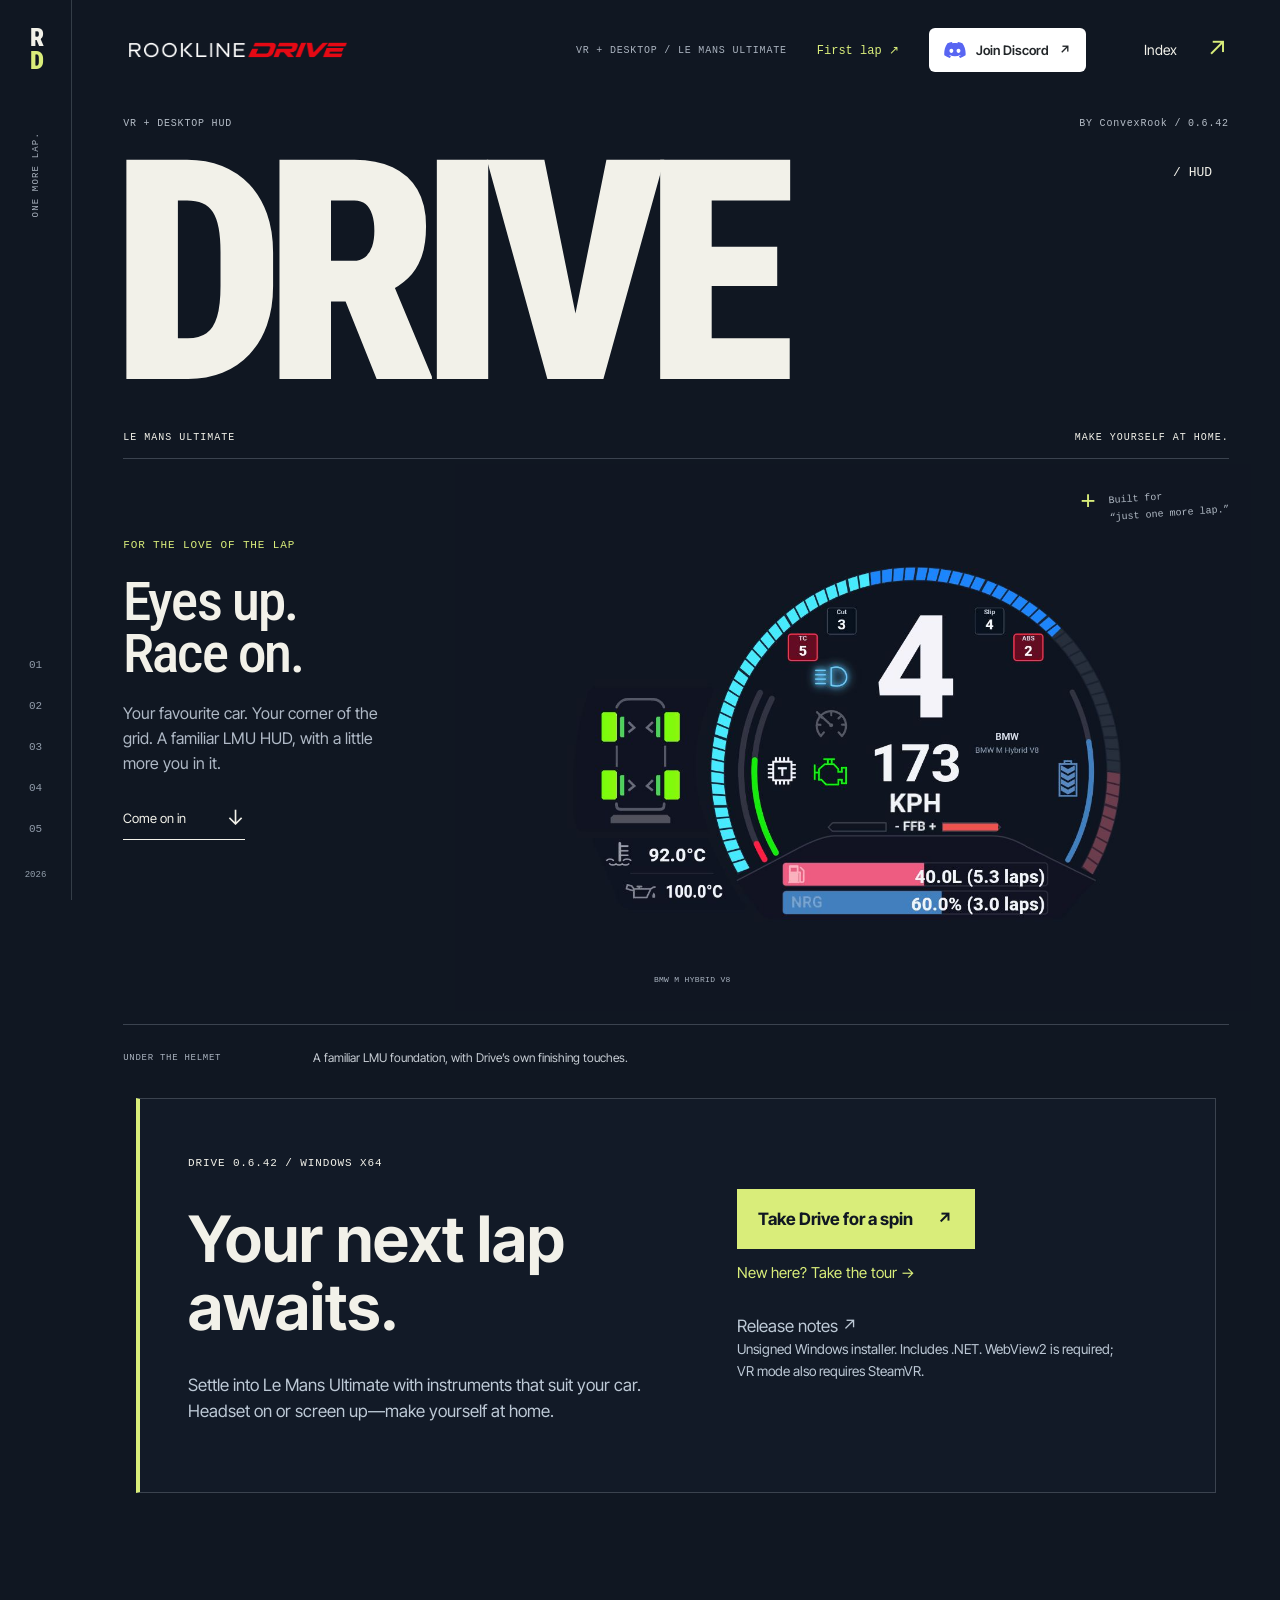
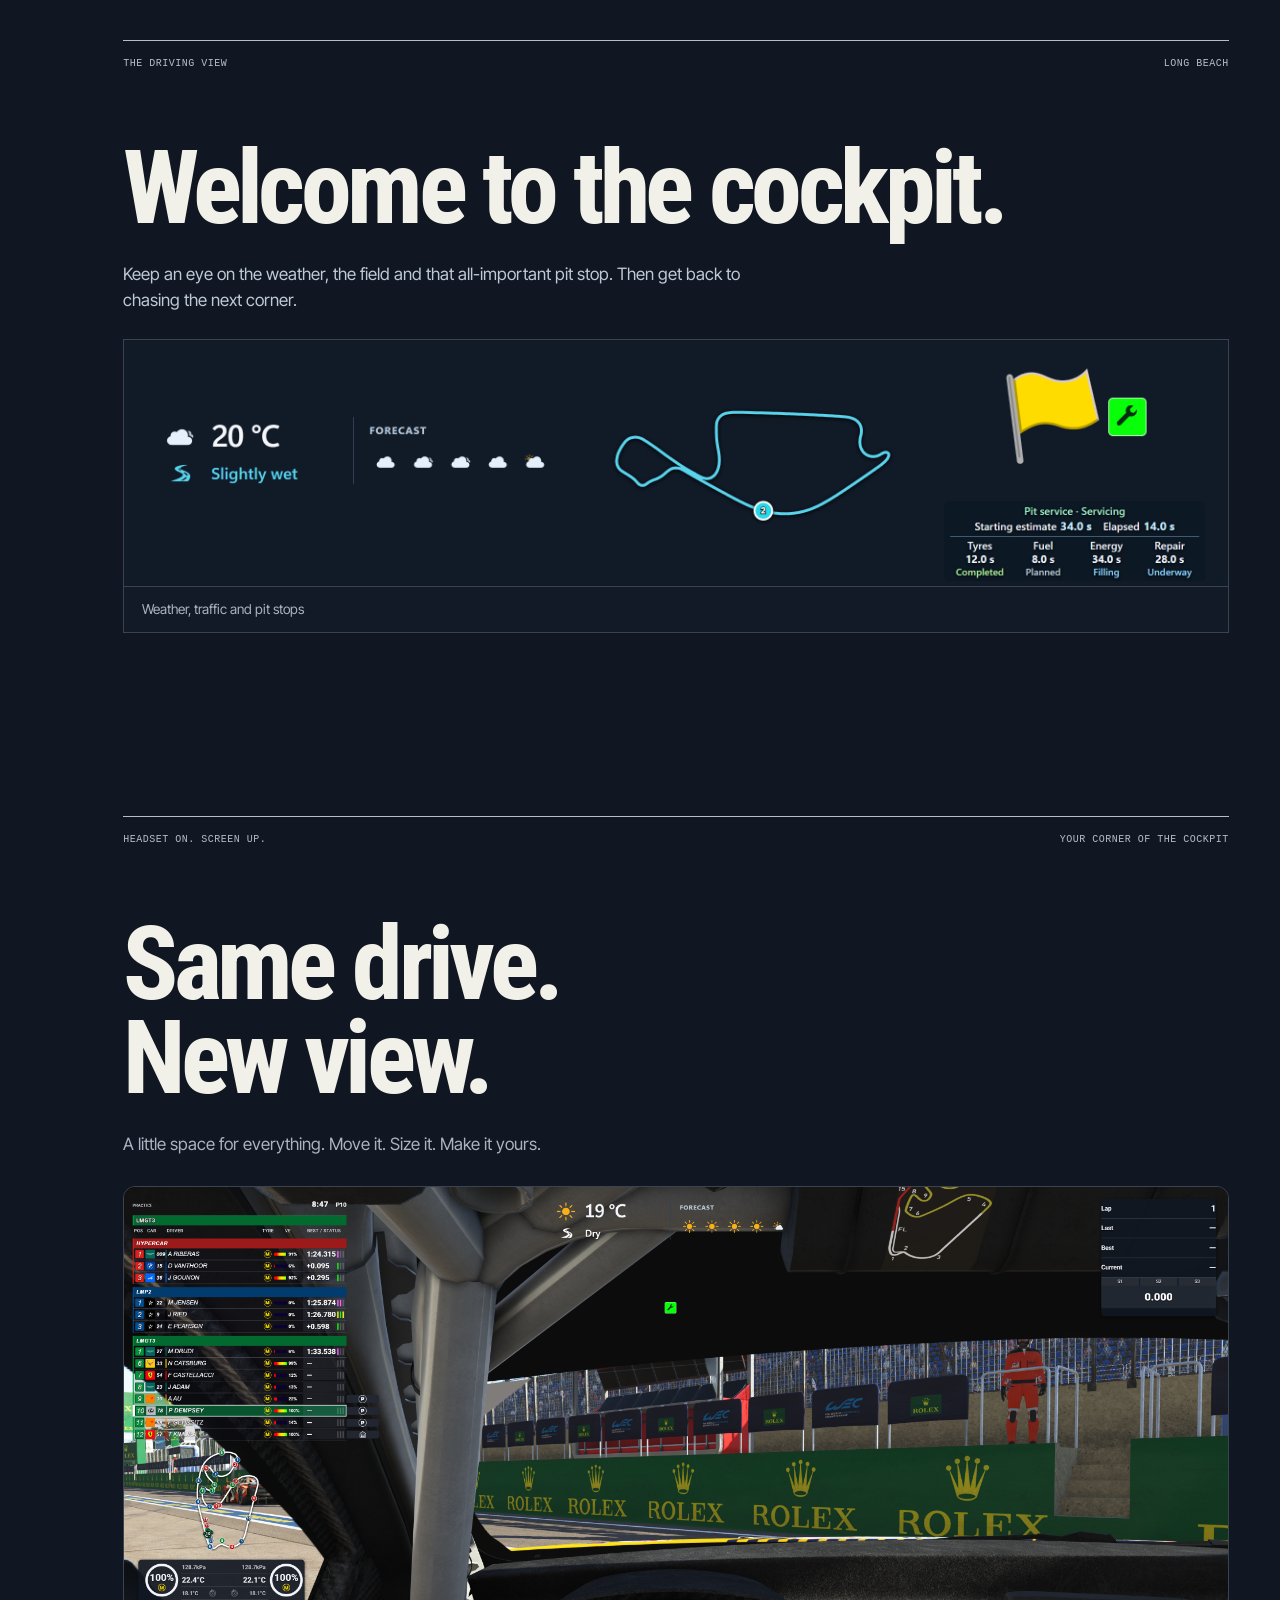
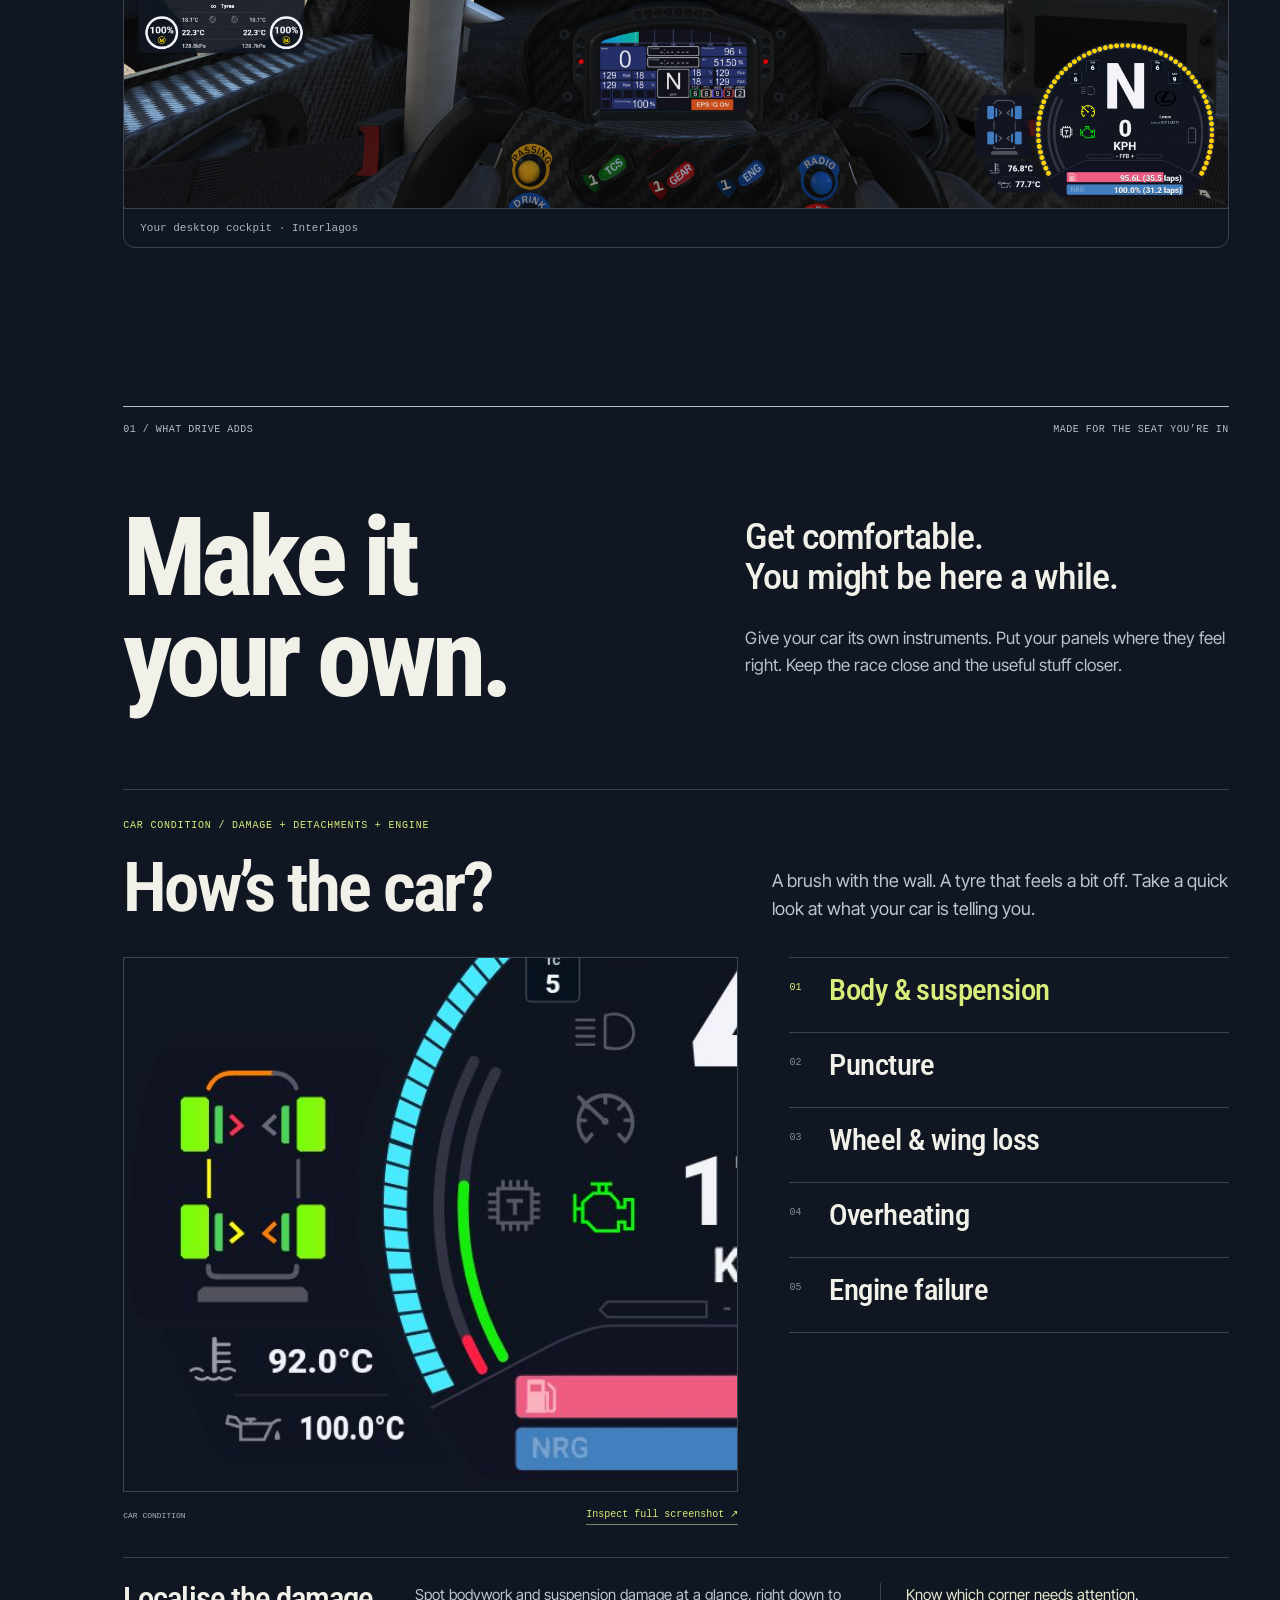
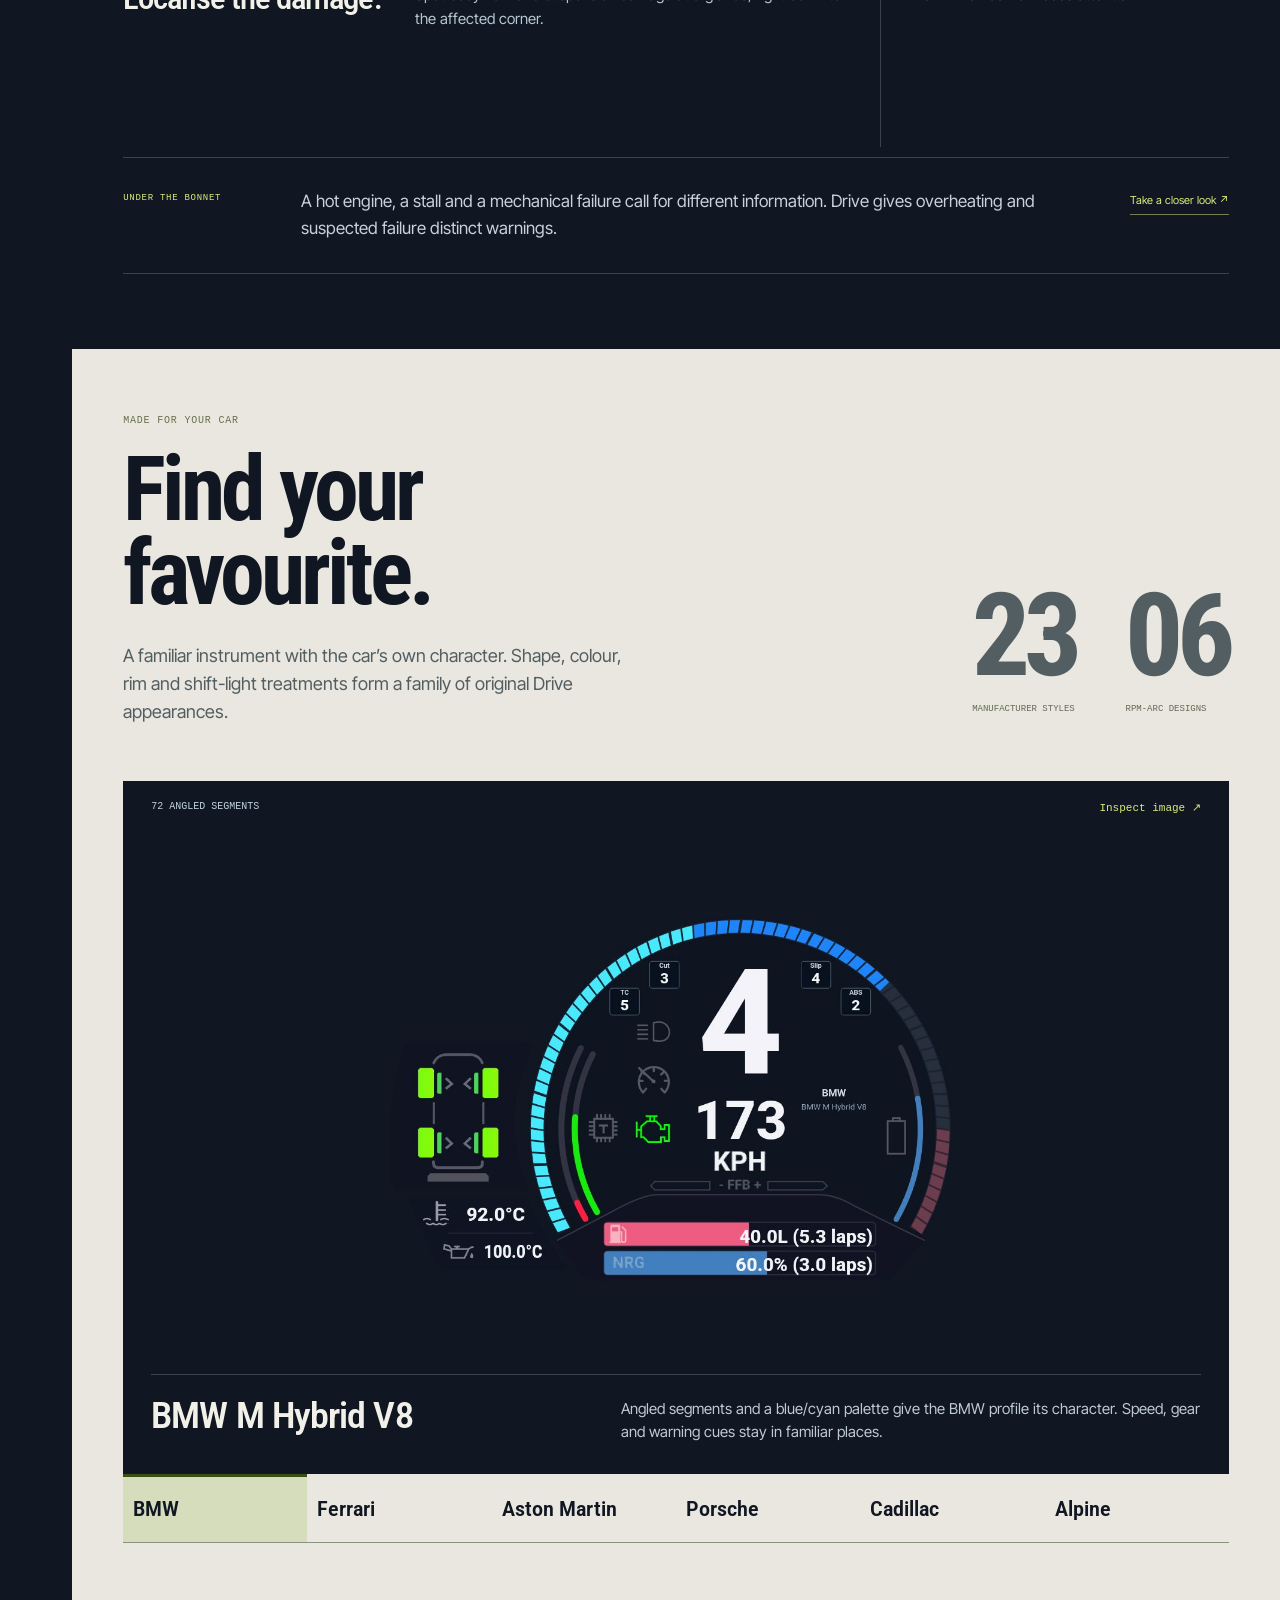
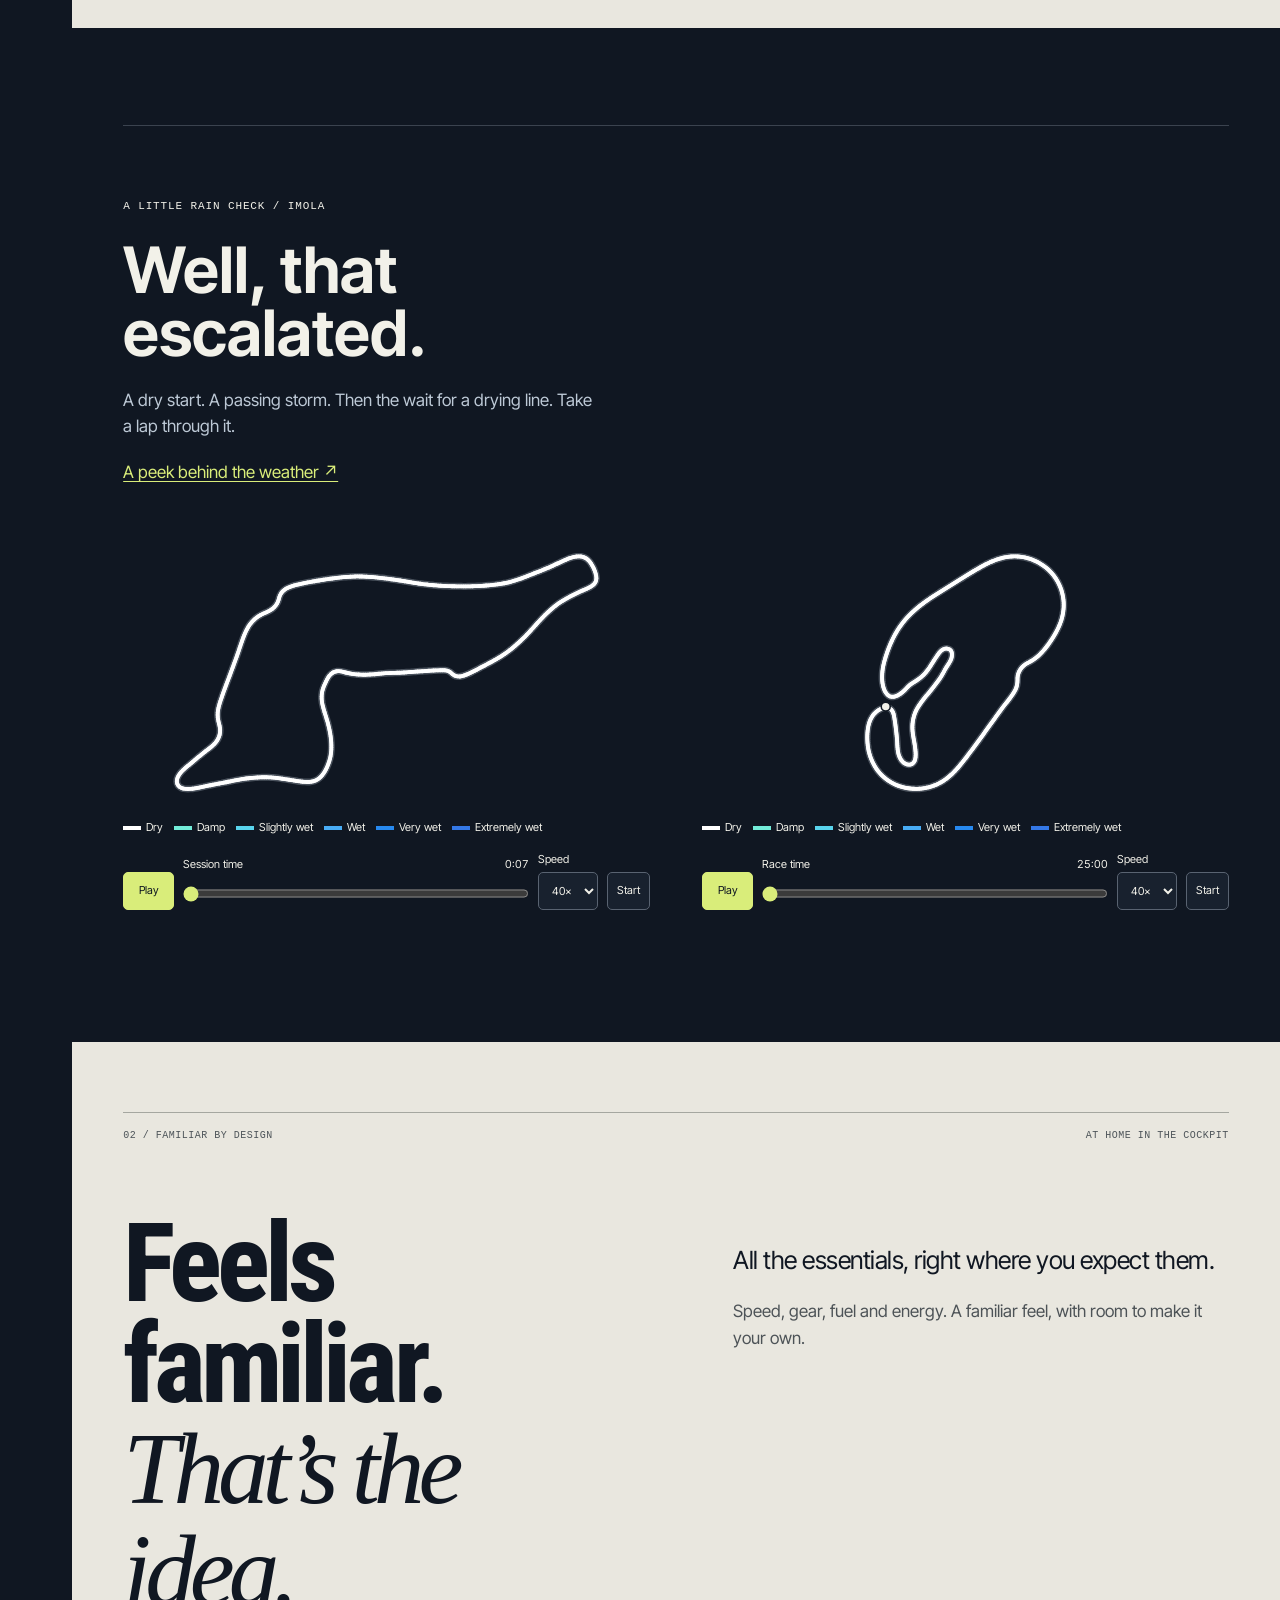
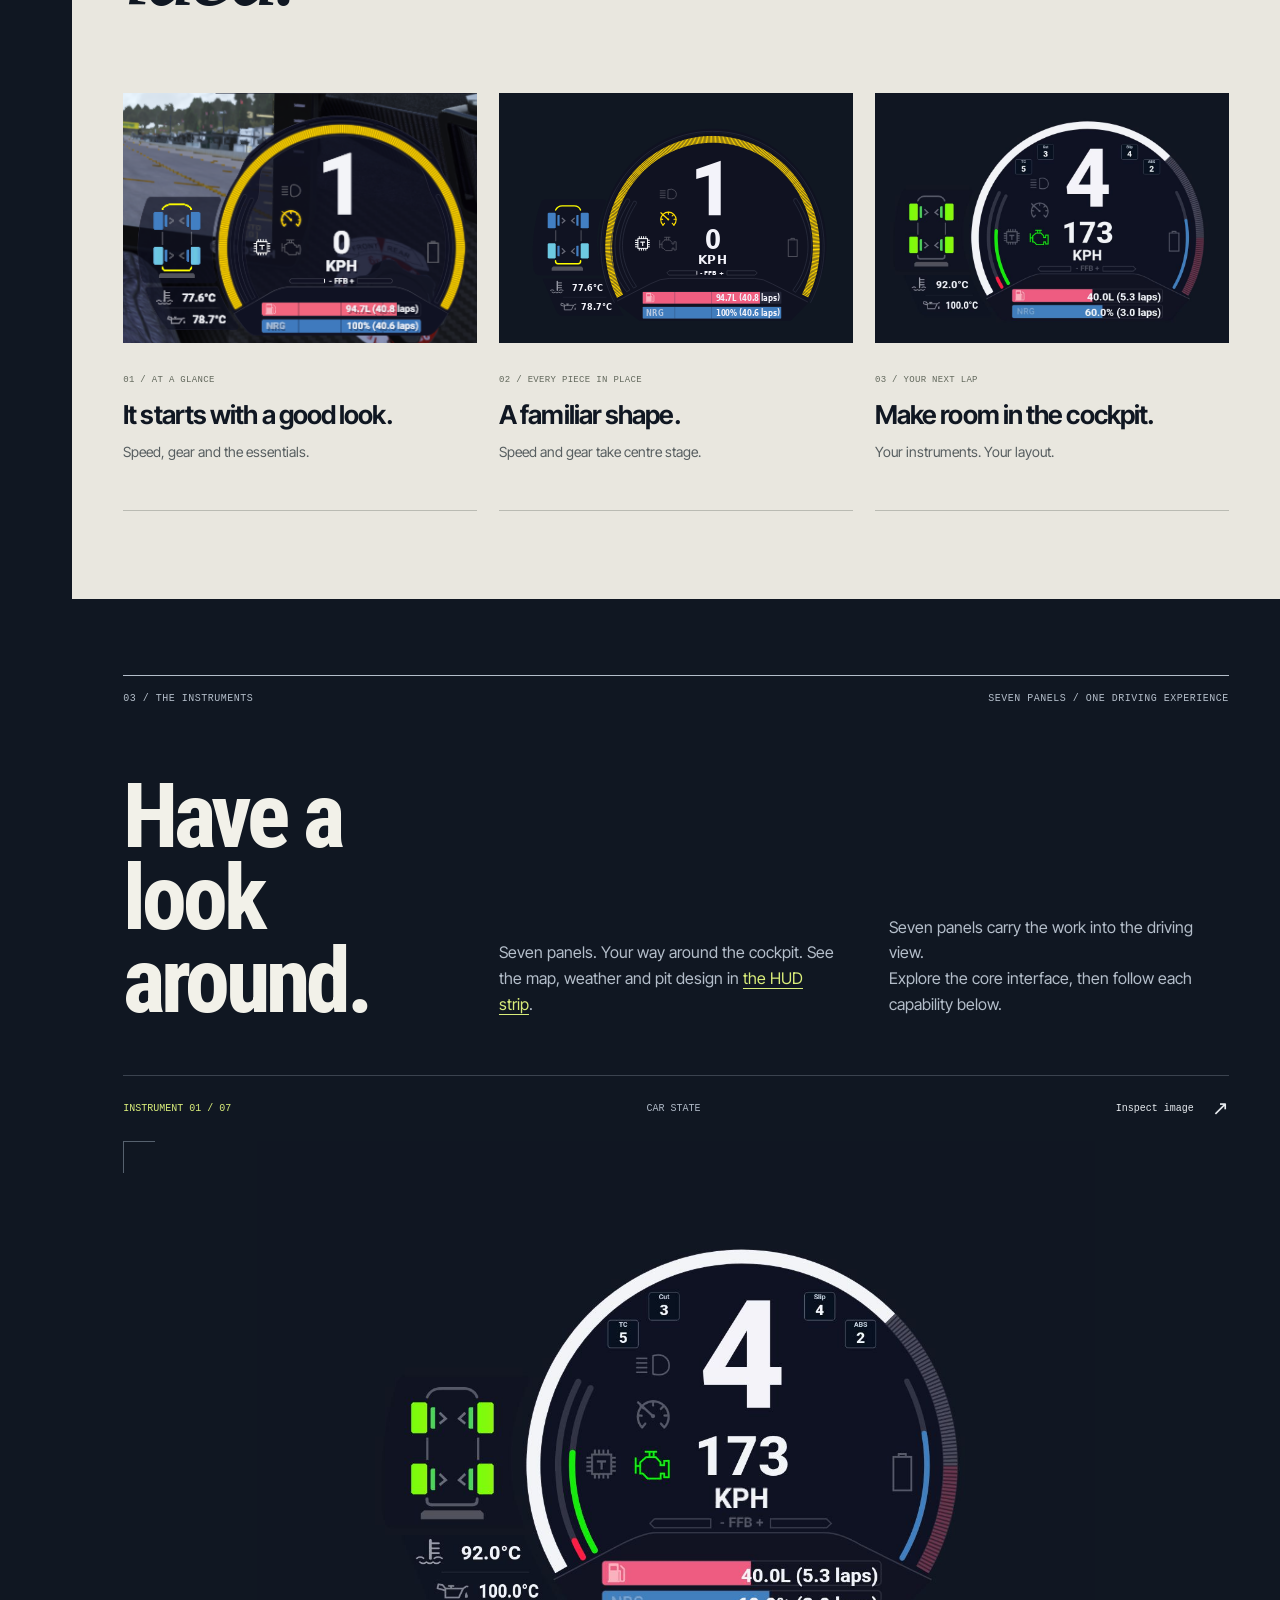
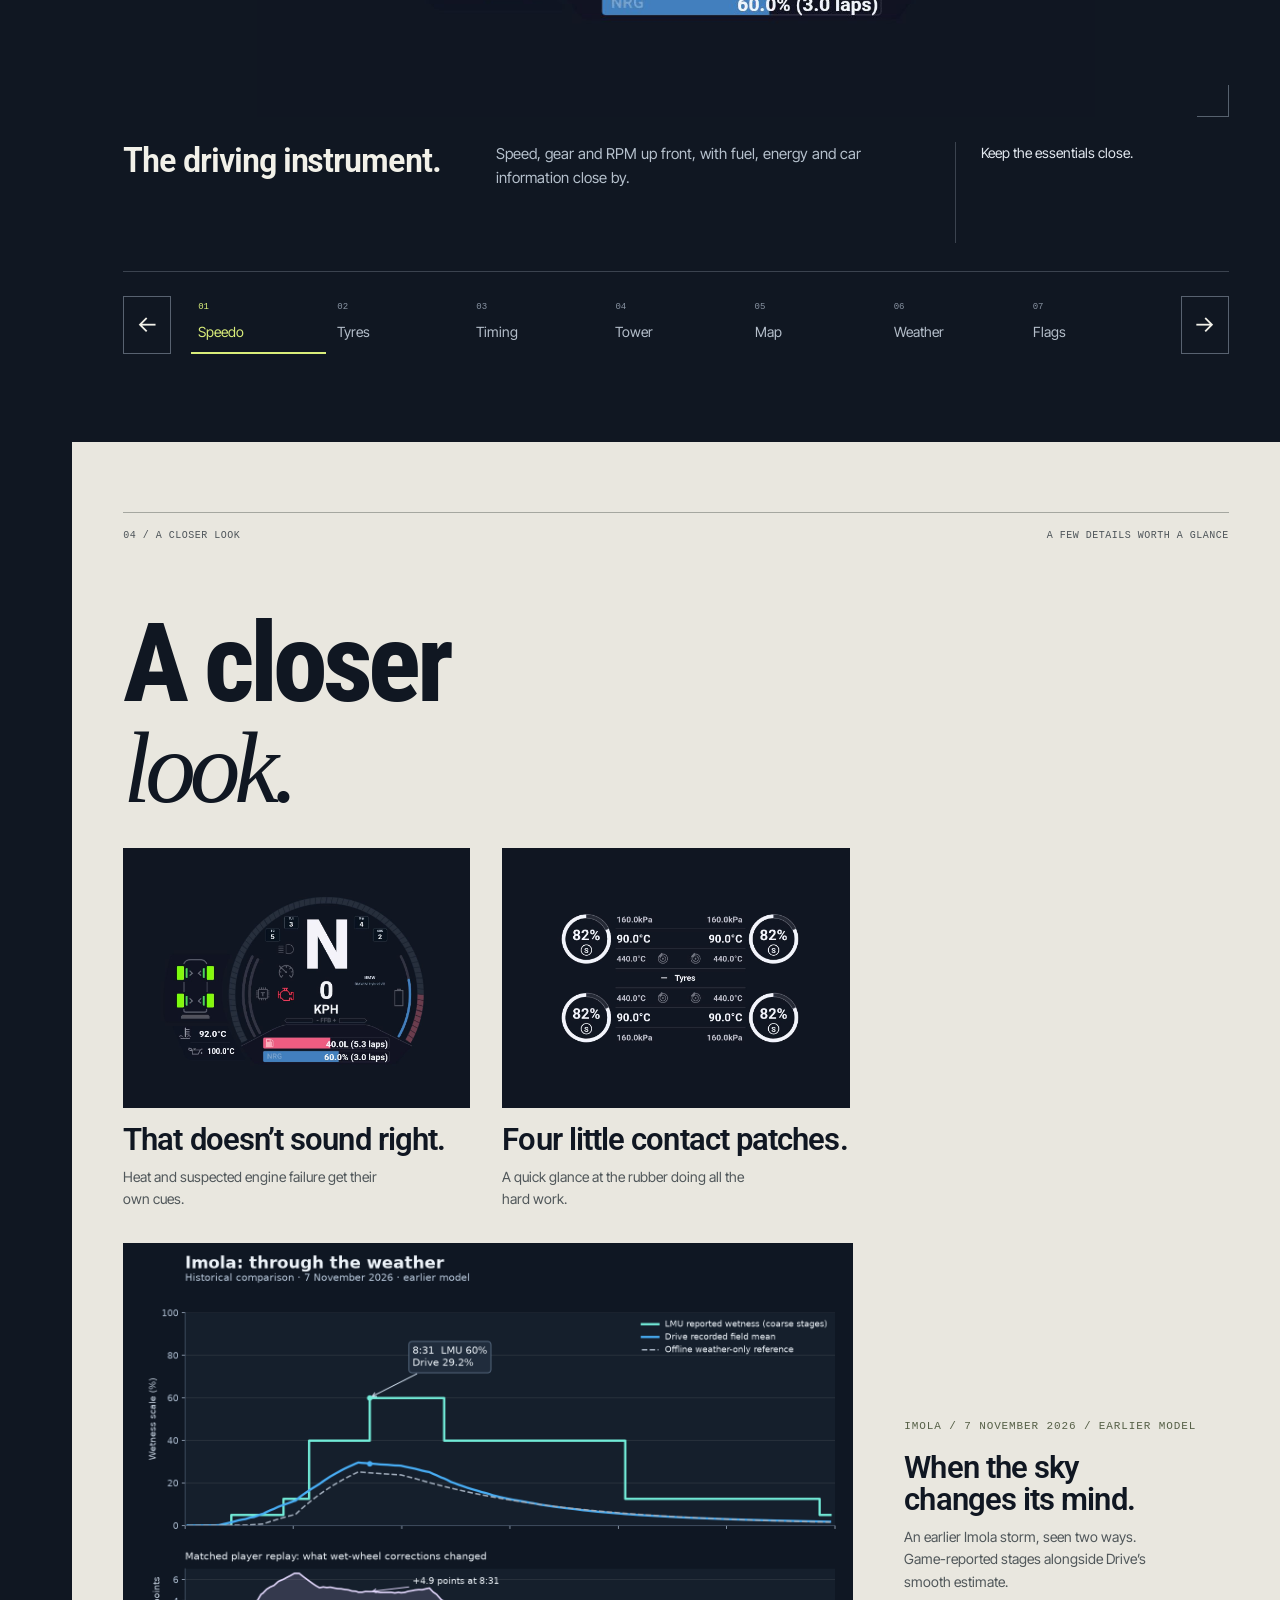
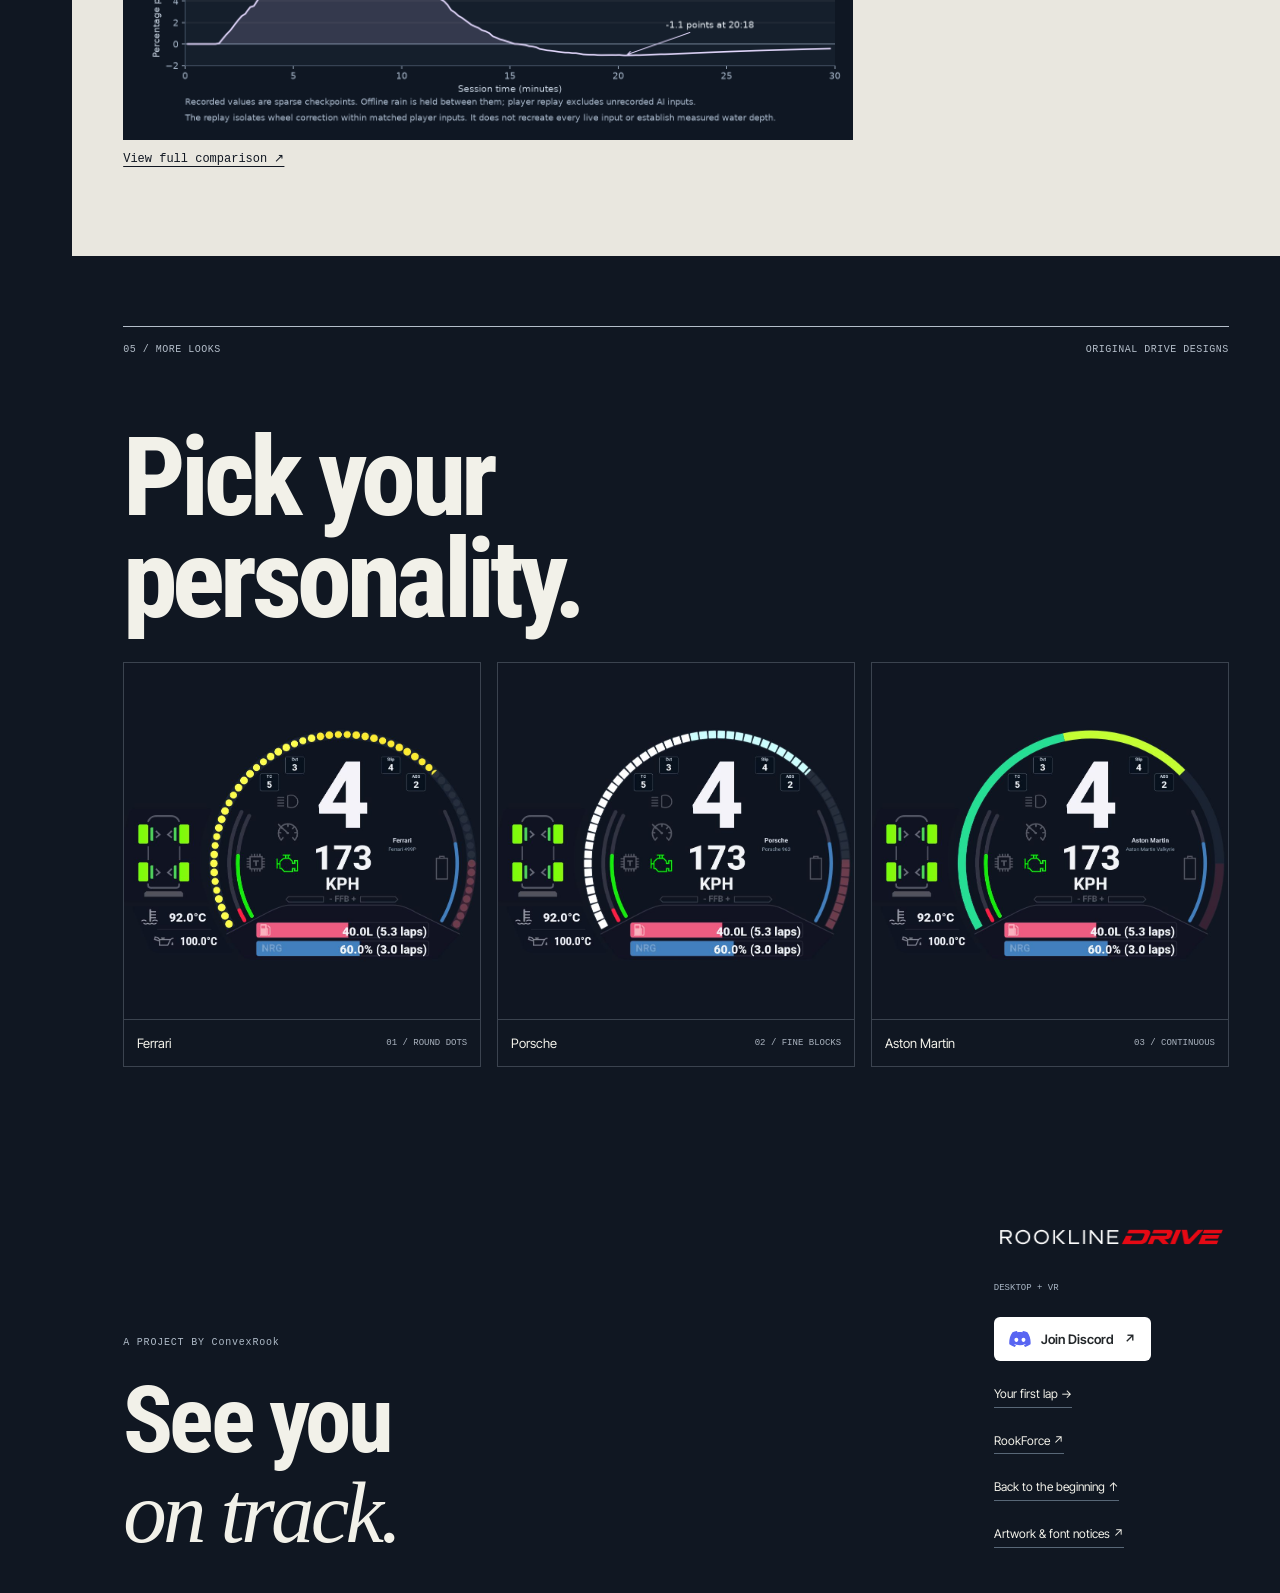
==== commit 6e236573: "Match Daytona replay to the Imola website styling" ====
--- a/index.html
+++ b/index.html
@@ -110,7 +110,7 @@
 </figure>
 </div>
 <div class="daytona-example" id="daytona-race-replay">
-<iframe src="previews/daytona-race.html?v=daytona-20261108" title="Daytona wetness replay — race time 25:00 to the finish" loading="lazy" referrerpolicy="no-referrer" height="620"></iframe>
+<iframe src="previews/daytona-race.html?v=daytona-style-20261108" title="Daytona wetness replay — race time 25:00 to the finish" loading="lazy" referrerpolicy="no-referrer" height="620"></iframe>
 </div></div>
 </section>
 </section>
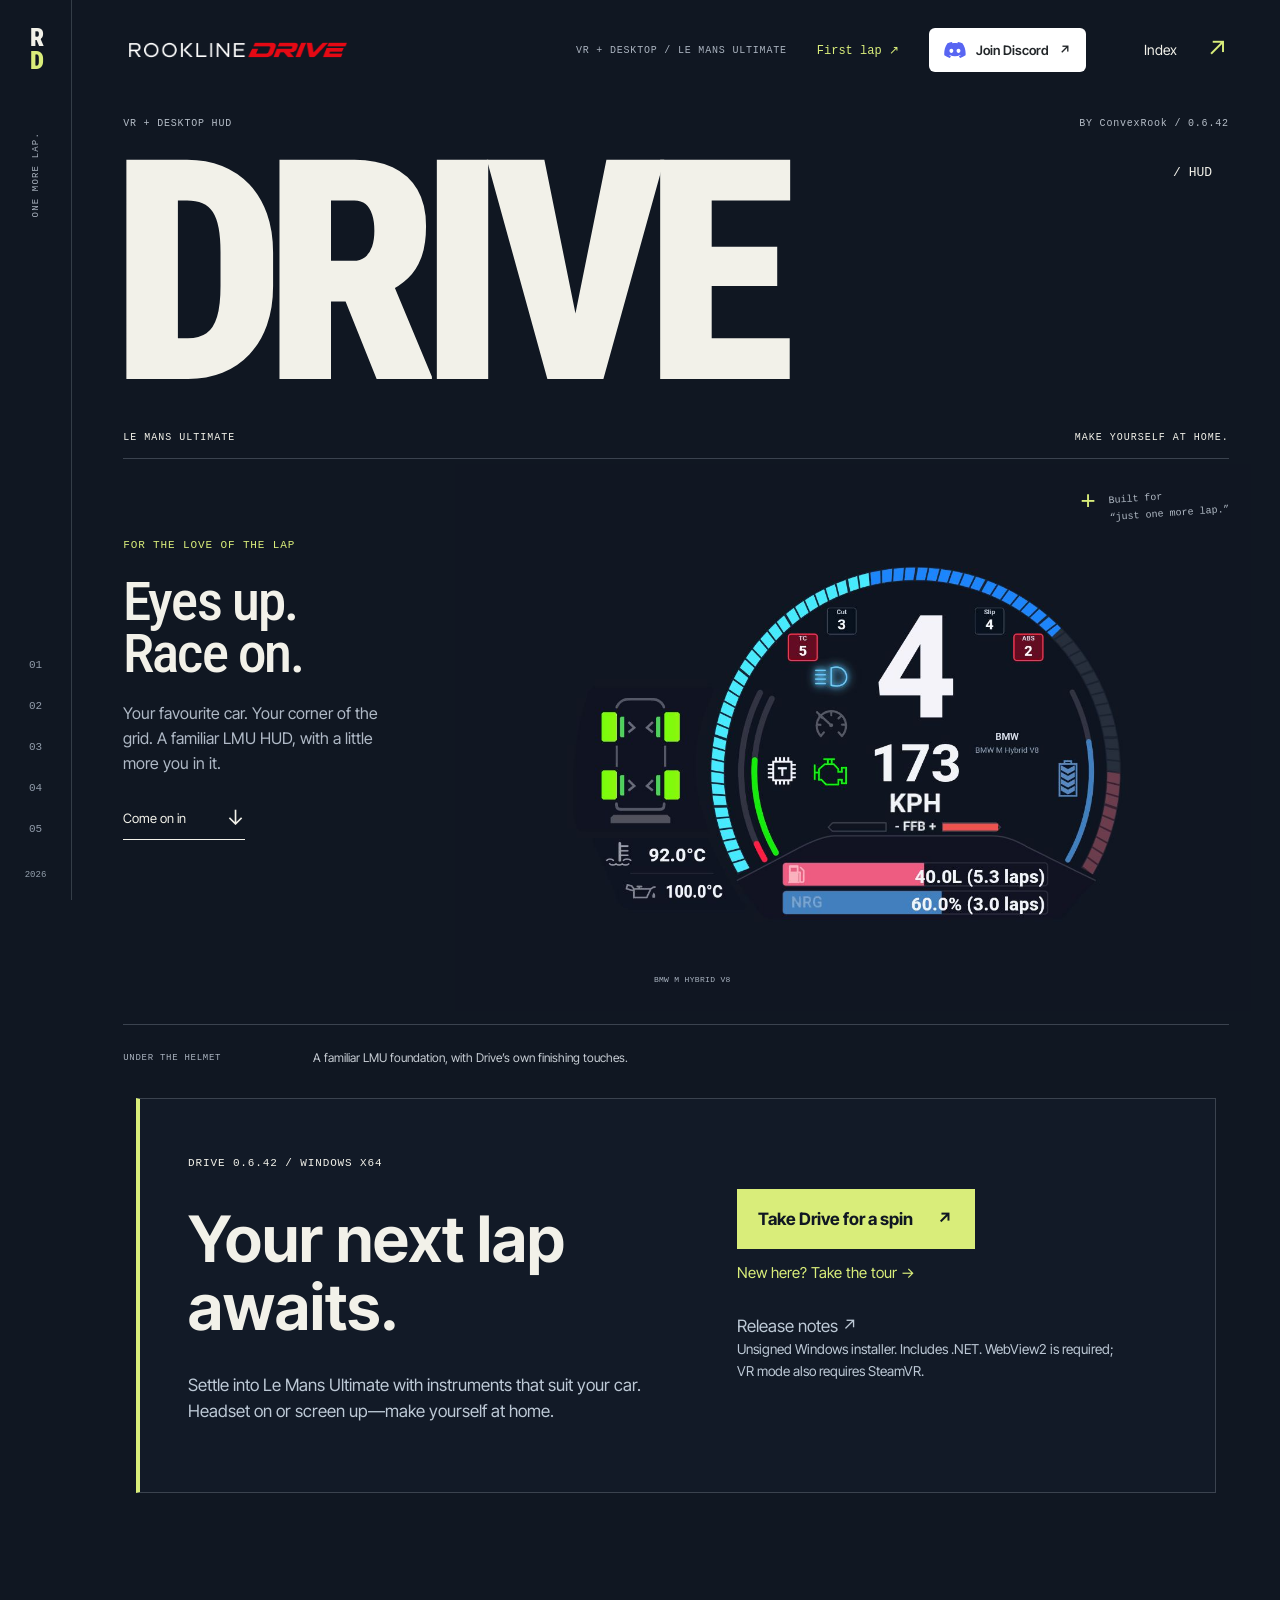
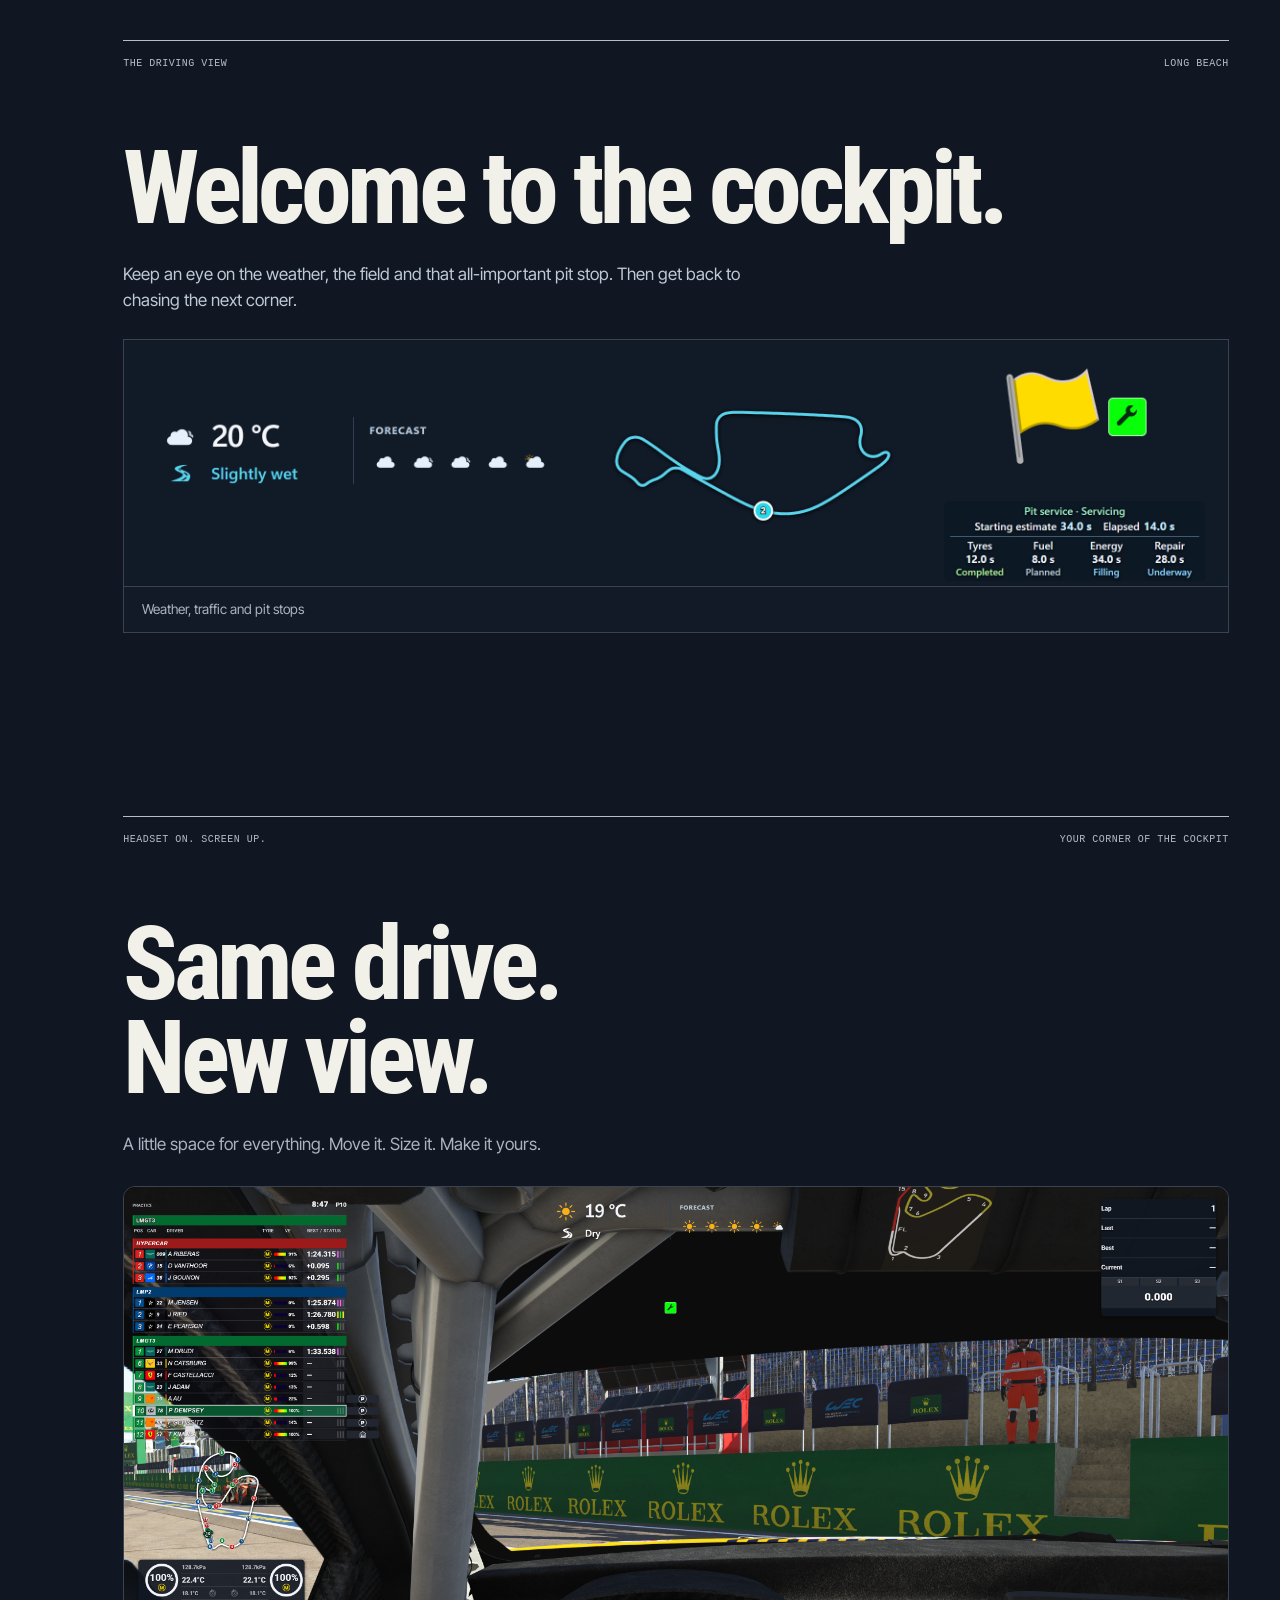
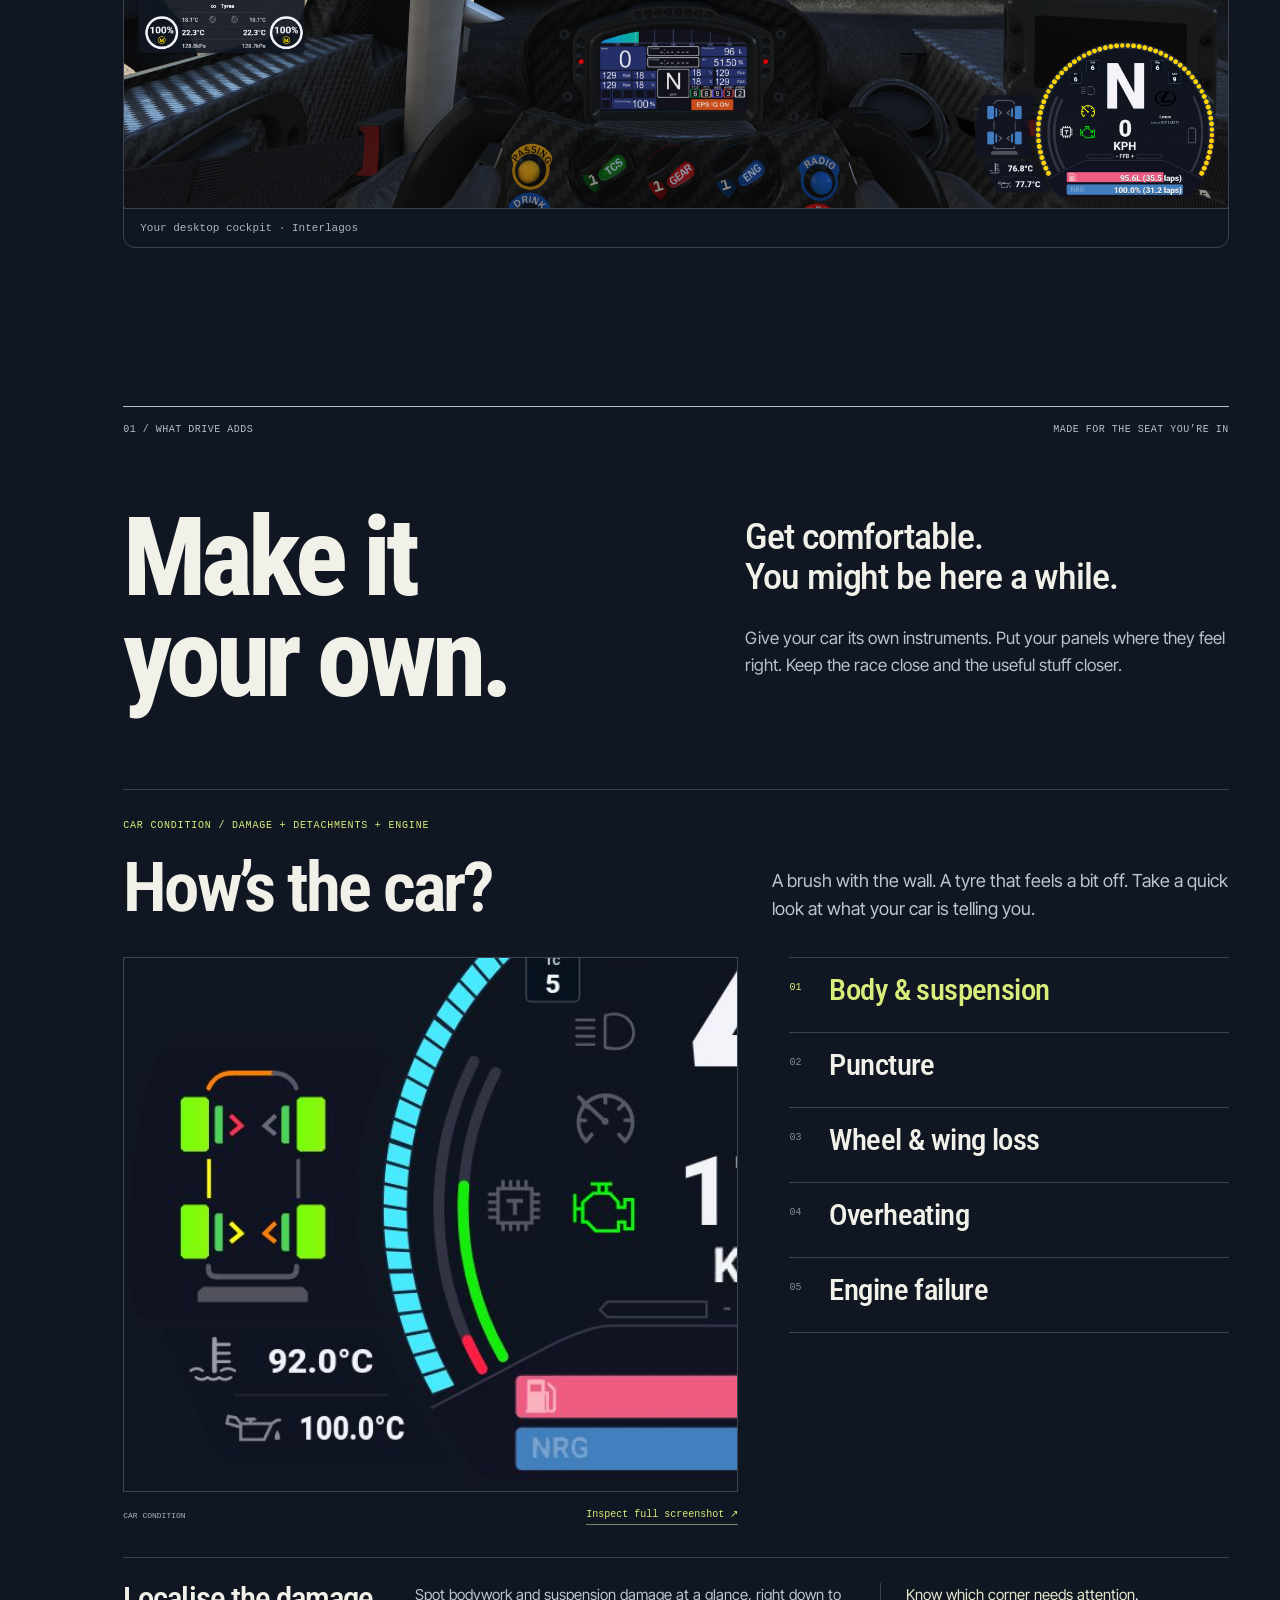
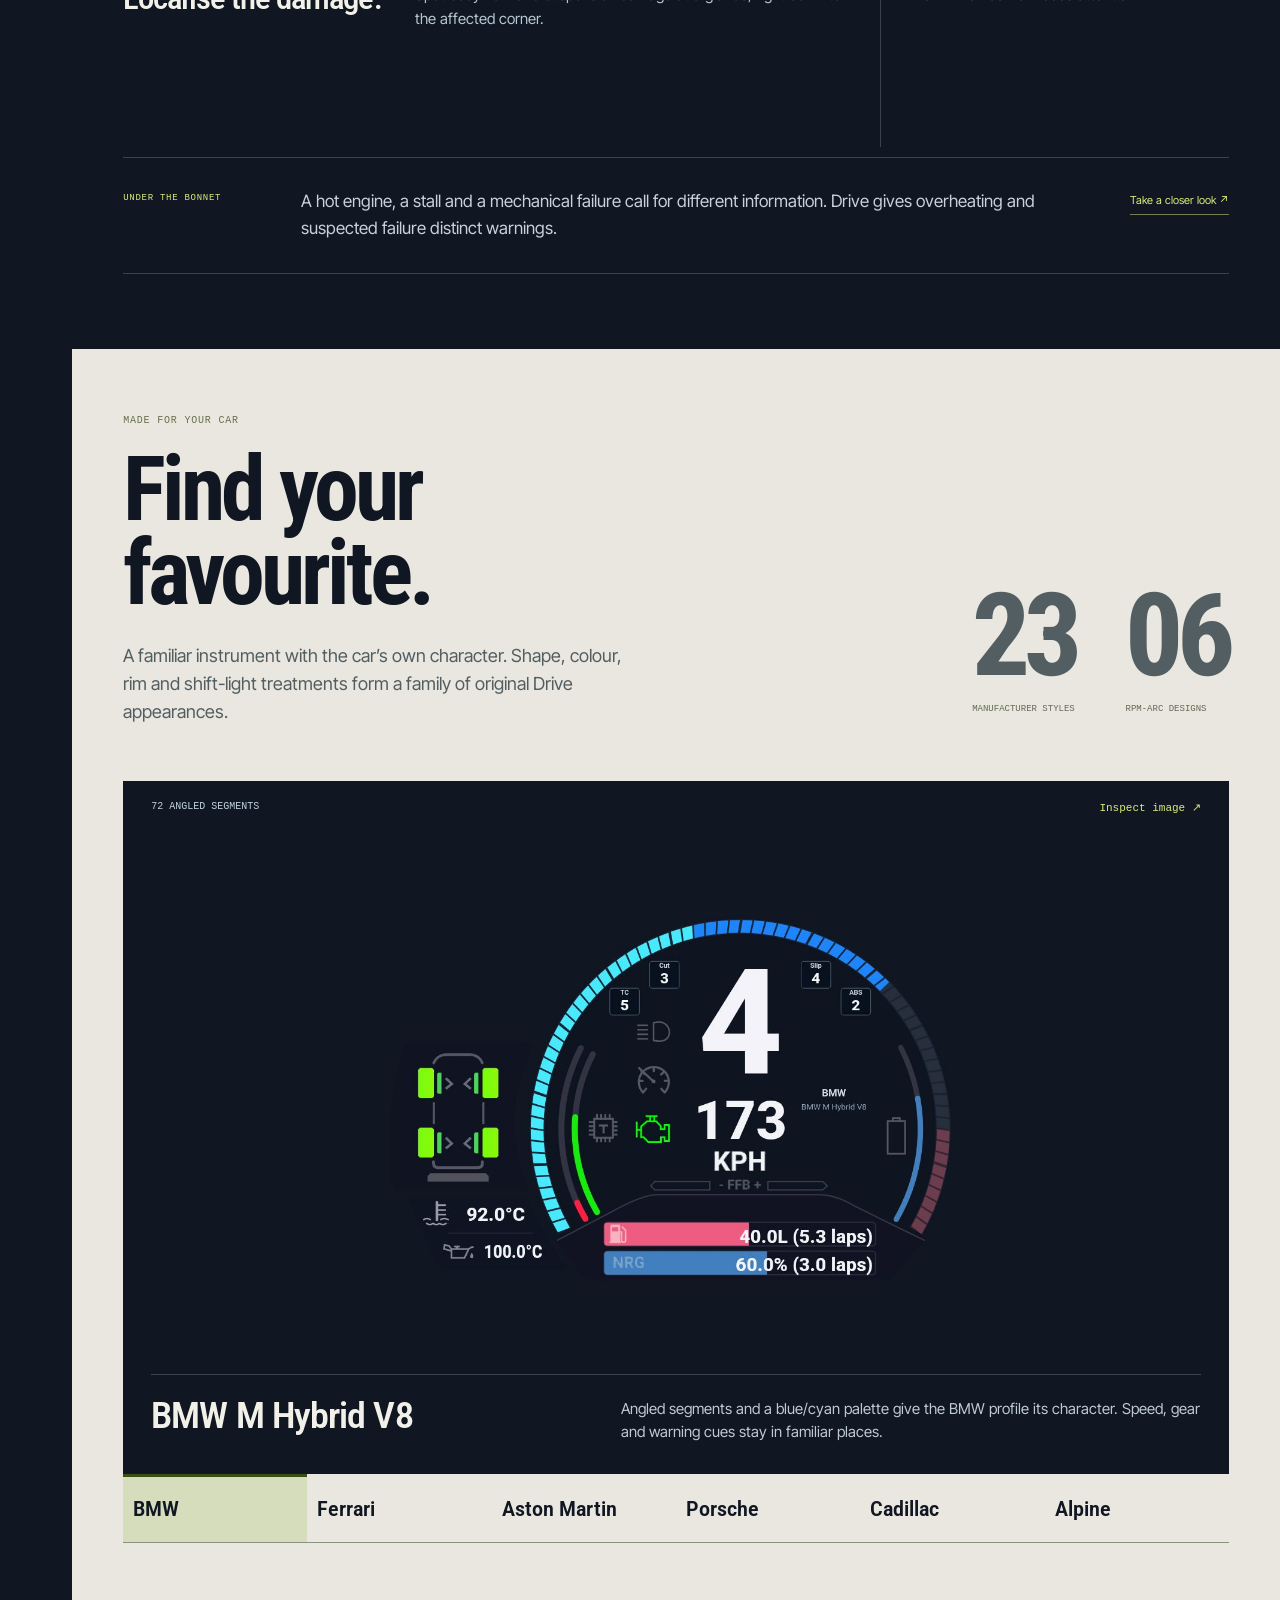
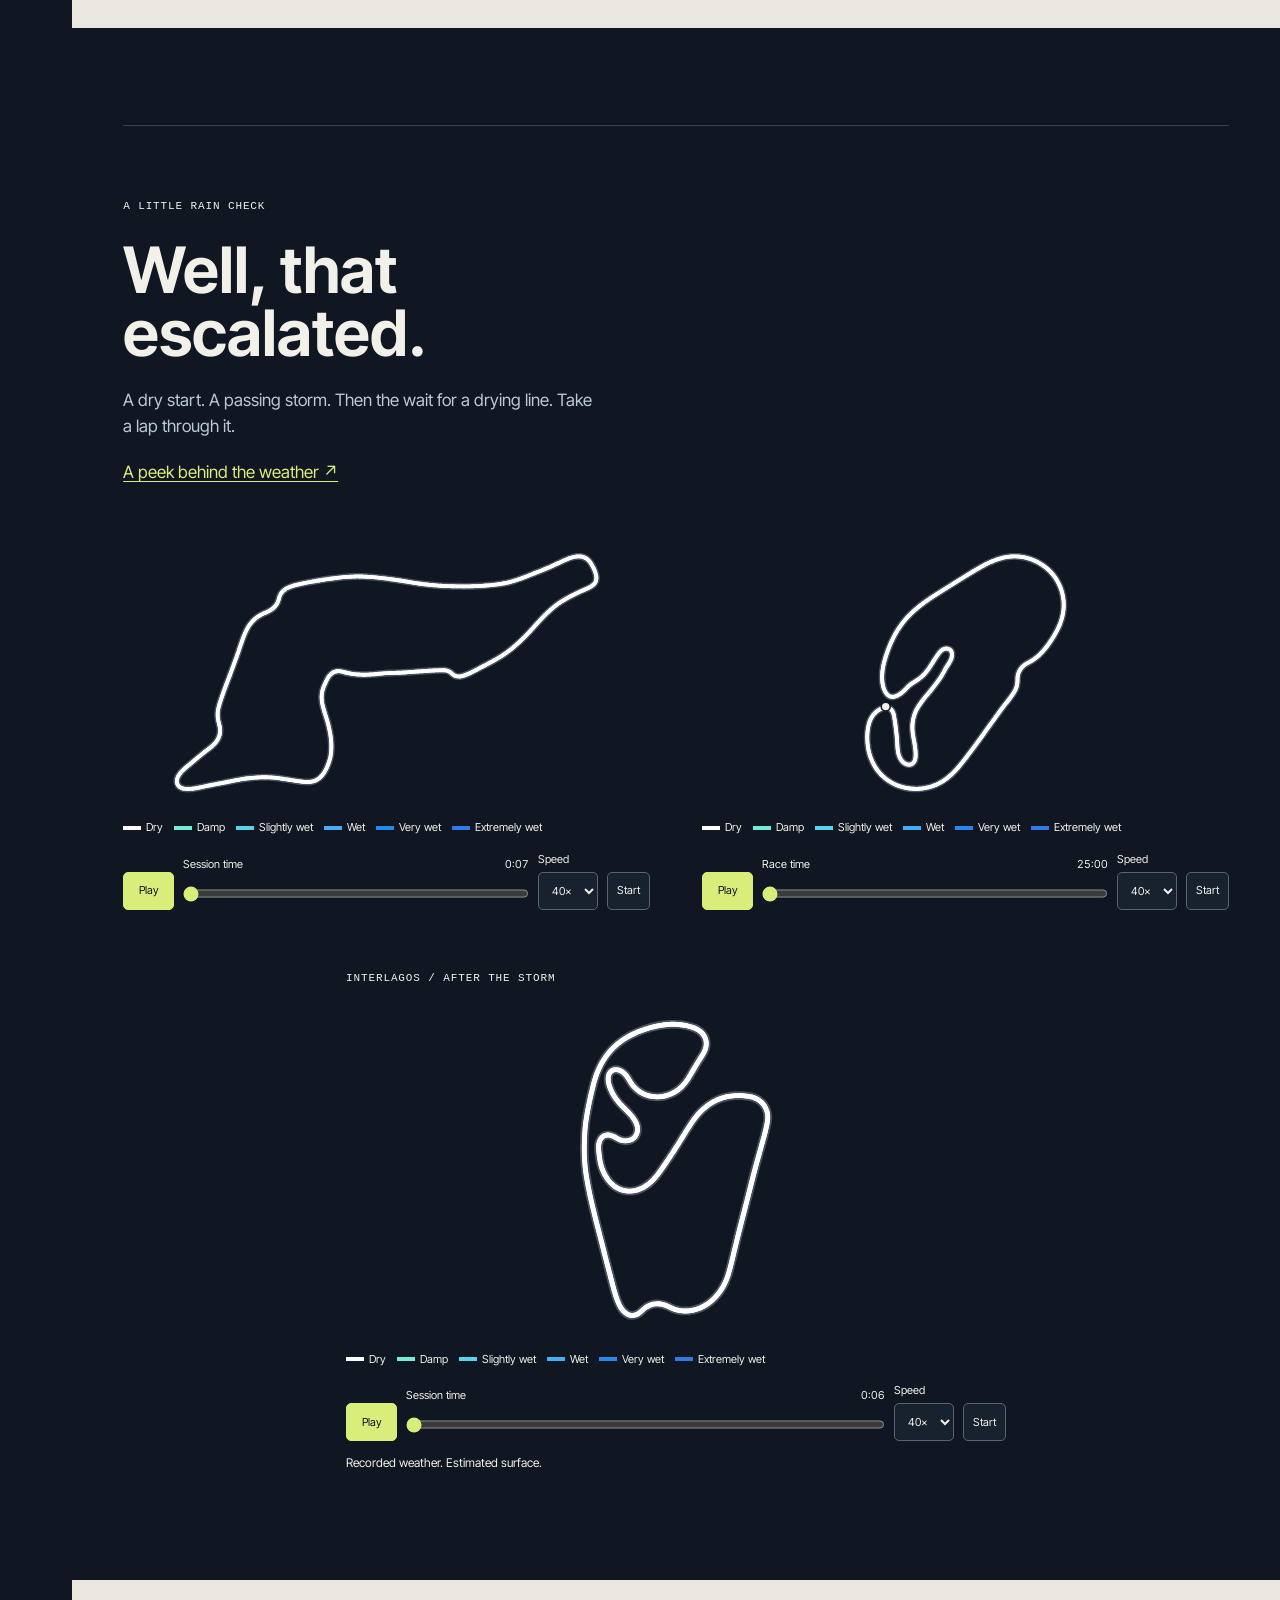
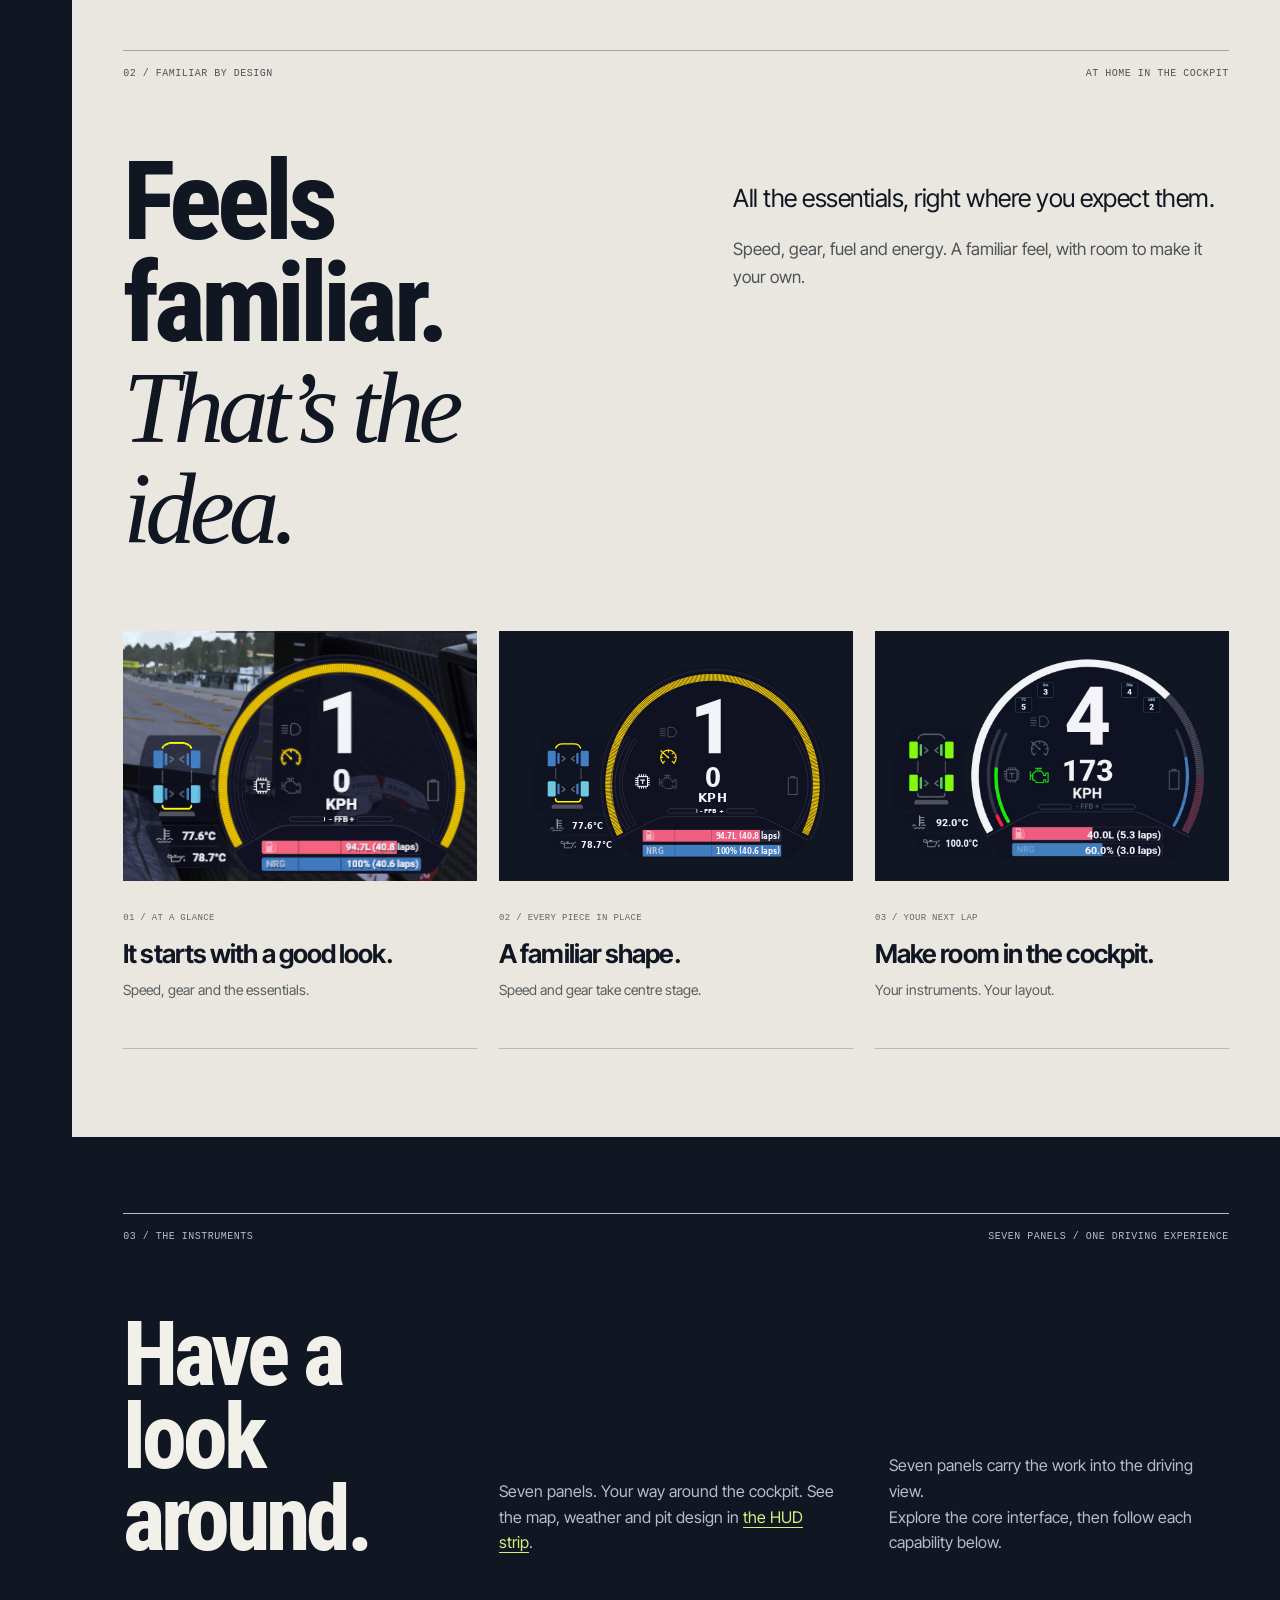
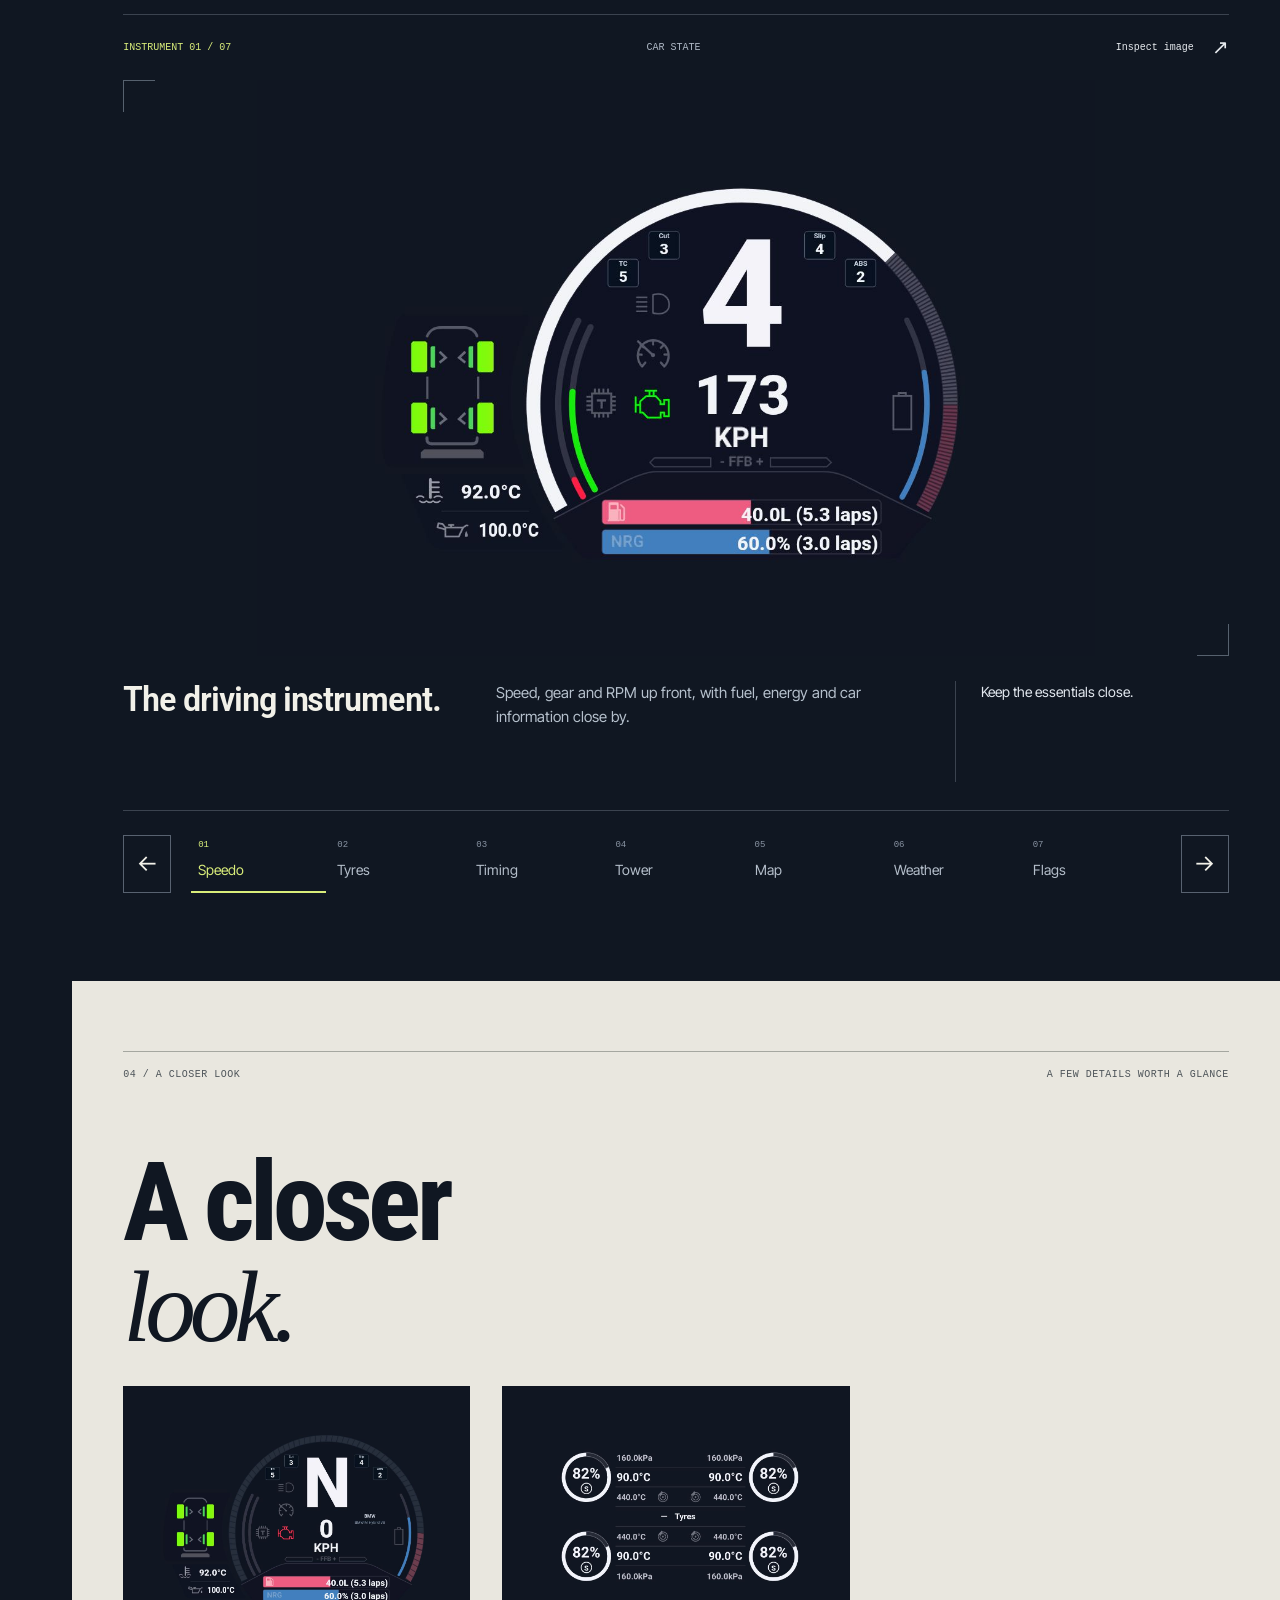
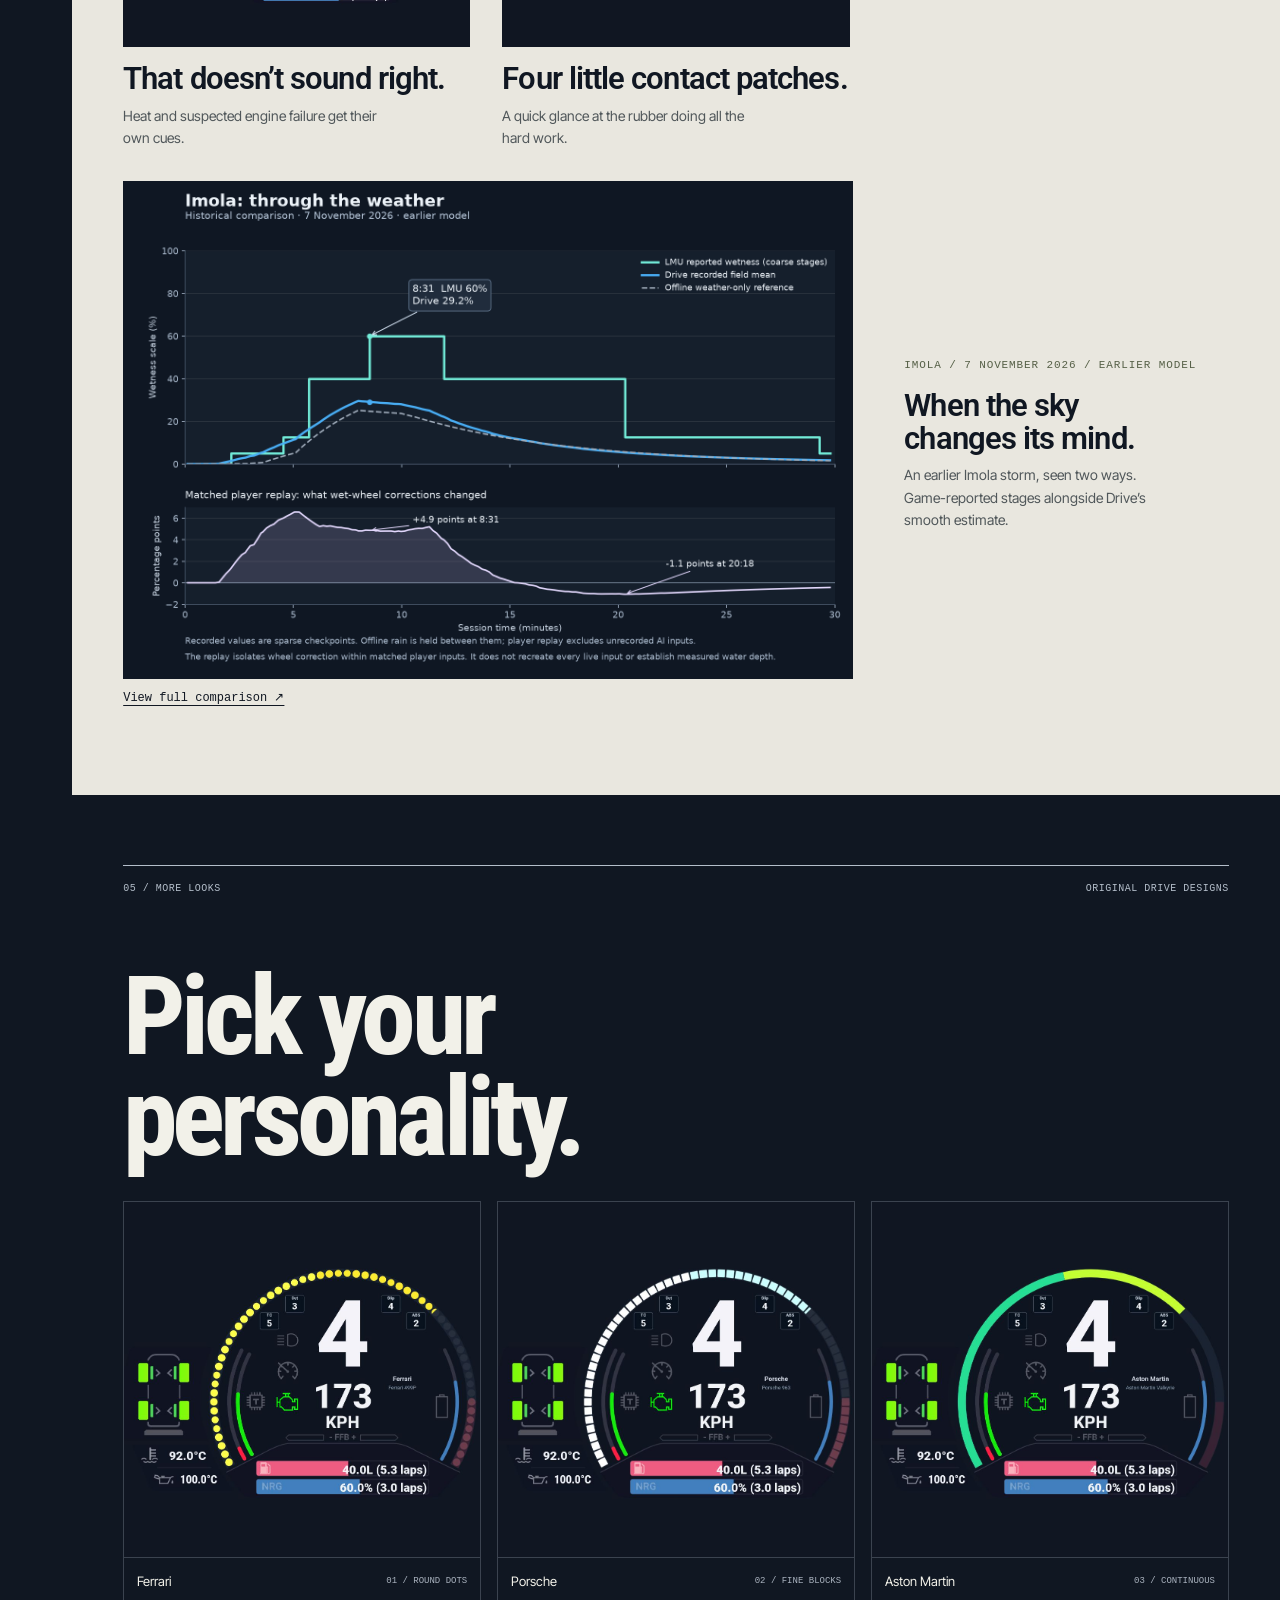
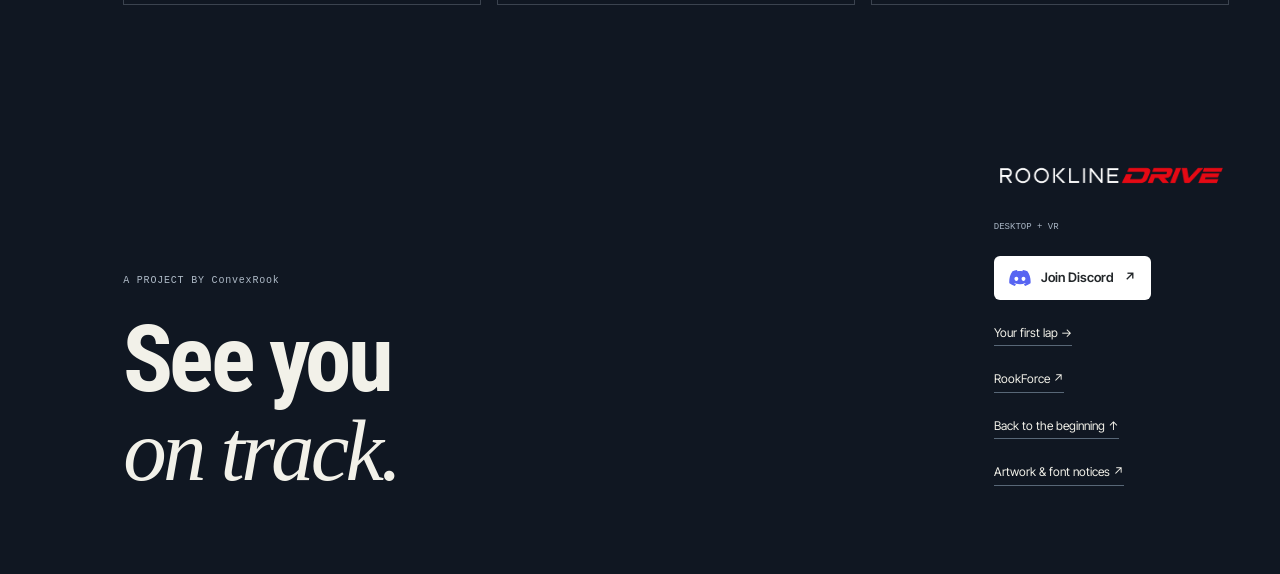
==== commit d28154c8: "Show combined Interlagos road evolution replay" ====
--- a/index.html
+++ b/index.html
@@ -8,7 +8,7 @@
 <meta property="og:title" content="Rookline Drive — One more lap."><meta property="og:description" content="Your car. Your cockpit. A desktop and VR HUD for Le Mans Ultimate."><meta property="og:type" content="website"><meta property="og:url" content="https://convexrook2.github.io/Rookline-Drive-Site/"><meta property="og:image" content="https://convexrook2.github.io/Rookline-Drive-Site/assets/portfolio-custom-speedo.jpg">
 <meta name="author" content="ConvexRook"><meta name="theme-color" content="#101722"><link rel="icon" href="assets/drive-icon.png">
 <link rel="preload" href="assets/Roboto-Variable.ttf" as="font" type="font/ttf" crossorigin>
-<link rel="stylesheet" href="styles.css"><link rel="stylesheet" href="release-hud.css"><link rel="stylesheet" href="community.css"><link rel="stylesheet" href="imola-replay.css?v=imola-1"><link rel="stylesheet" href="research-chart.css?v=imola-20261108"><link rel="stylesheet" href="race-replays.css?v=daytona-20261108"><script src="daytona-embed.js?v=daytona-20261108" defer></script><script src="app.js?v=imola-20261108" defer></script><script src="imola-replay.js?v=imola-1" defer></script>
+<link rel="stylesheet" href="styles.css"><link rel="stylesheet" href="release-hud.css"><link rel="stylesheet" href="community.css"><link rel="stylesheet" href="imola-replay.css?v=imola-1"><link rel="stylesheet" href="research-chart.css?v=imola-20261108"><link rel="stylesheet" href="race-replays.css?v=road-r8-20261108"><script src="daytona-embed.js?v=road-r8-20261108" defer></script><script src="app.js?v=imola-20261108" defer></script><script src="imola-replay.js?v=imola-1" defer></script>
 </head>
 <body>
 <a class="skip-link" href="#main">Skip to content</a>
@@ -96,7 +96,7 @@
 </div>
 <section class="wetness-story" id="track-wetness" aria-labelledby="track-wetness-title">
 <div class="wetness-layout">
-<div class="wetness-copy"><span class="micro">A LITTLE RAIN CHECK / IMOLA</span><h3 id="track-wetness-title">Well, that<br>escalated.</h3><p>A dry start. A passing storm. Then the wait for a drying line. Take a lap through it.</p><a href="#research-wetness-evolution">A peek behind the weather ↗</a></div>
+<div class="wetness-copy"><span class="micro">A LITTLE RAIN CHECK</span><h3 id="track-wetness-title">Well, that<br>escalated.</h3><p>A dry start. A passing storm. Then the wait for a drying line. Take a lap through it.</p><a href="#research-wetness-evolution">A peek behind the weather ↗</a></div>
 <div class="wetness-example">
 <figure class="imola-replay" id="imola-after-fix-v1" aria-label="Imola wetness replay">
 <img data-poster src="assets/imola-wetness-poster.svg?v=imola-1" alt="Imola with separate stretches drying from blue to teal and white." width="680" height="350" loading="lazy">
@@ -111,6 +111,11 @@
 </div>
 <div class="daytona-example" id="daytona-race-replay">
 <iframe src="previews/daytona-race.html?v=daytona-style-20261108" title="Daytona wetness replay — race time 25:00 to the finish" loading="lazy" referrerpolicy="no-referrer" height="620"></iframe>
+</div>
+<div class="interlagos-example" id="interlagos-road-replay">
+<span class="micro">INTERLAGOS / AFTER THE STORM</span>
+<iframe src="previews/interlagos-road.html?v=combined-r8" title="Interlagos road evolution preview" loading="lazy" referrerpolicy="no-referrer" height="460"></iframe>
+<p class="replay-caption">Recorded weather. Estimated surface.</p>
 </div></div>
 </section>
 </section>
--- a/race-replays.css
+++ b/race-replays.css
@@ -3,4 +3,7 @@
 .wetness-example { max-width:none; justify-self:stretch; }
 .daytona-example { min-width:0; scroll-margin-top:2rem; }
 .daytona-example iframe { display:block; width:100%; border:0; }
+.interlagos-example { grid-column:1/-1; width:100%; max-width:660px; min-width:0; justify-self:center; }
+.interlagos-example iframe { display:block; width:100%; border:0; margin-top:12px; }
+.interlagos-example .replay-caption { margin-top:12px; color:var(--muted-foreground,var(--white)); font:12px/1.5 var(--text); }
 @media(max-width:900px) { .wetness-layout { grid-template-columns:minmax(0,1fr); } }
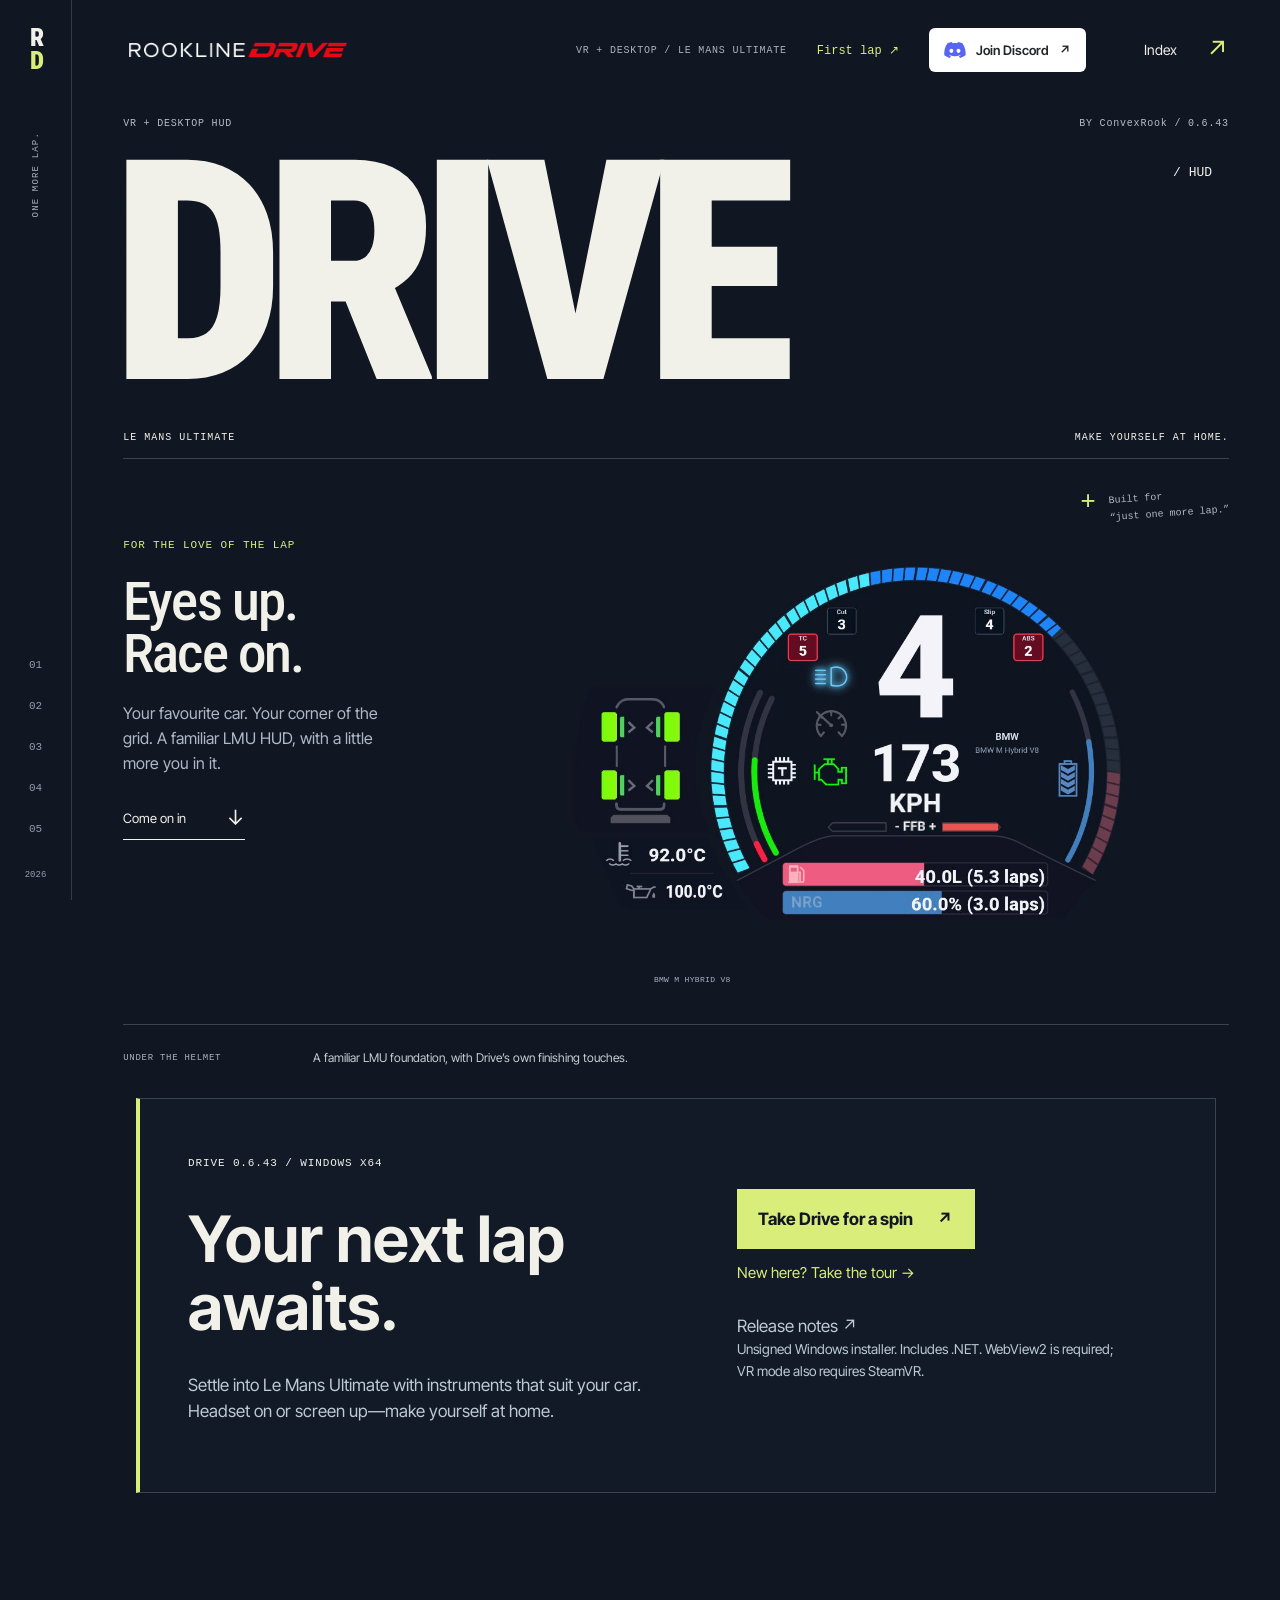
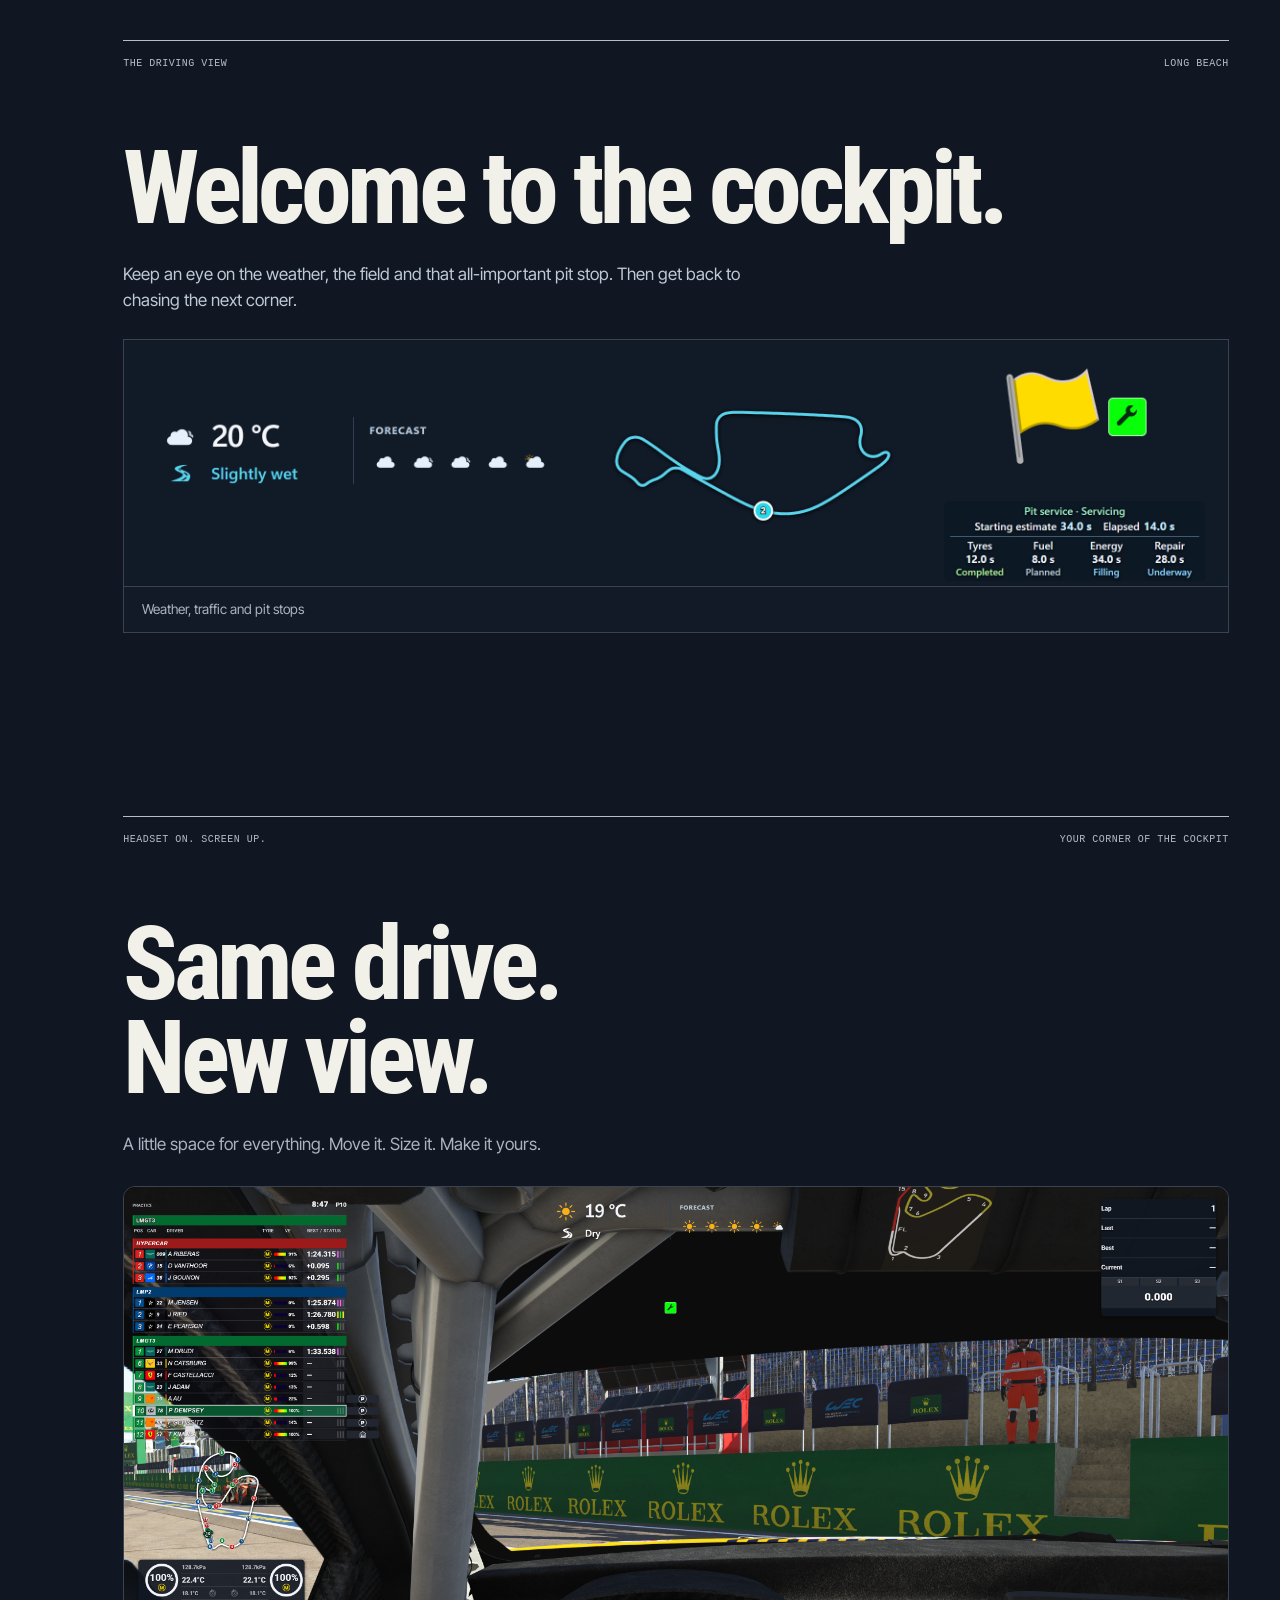
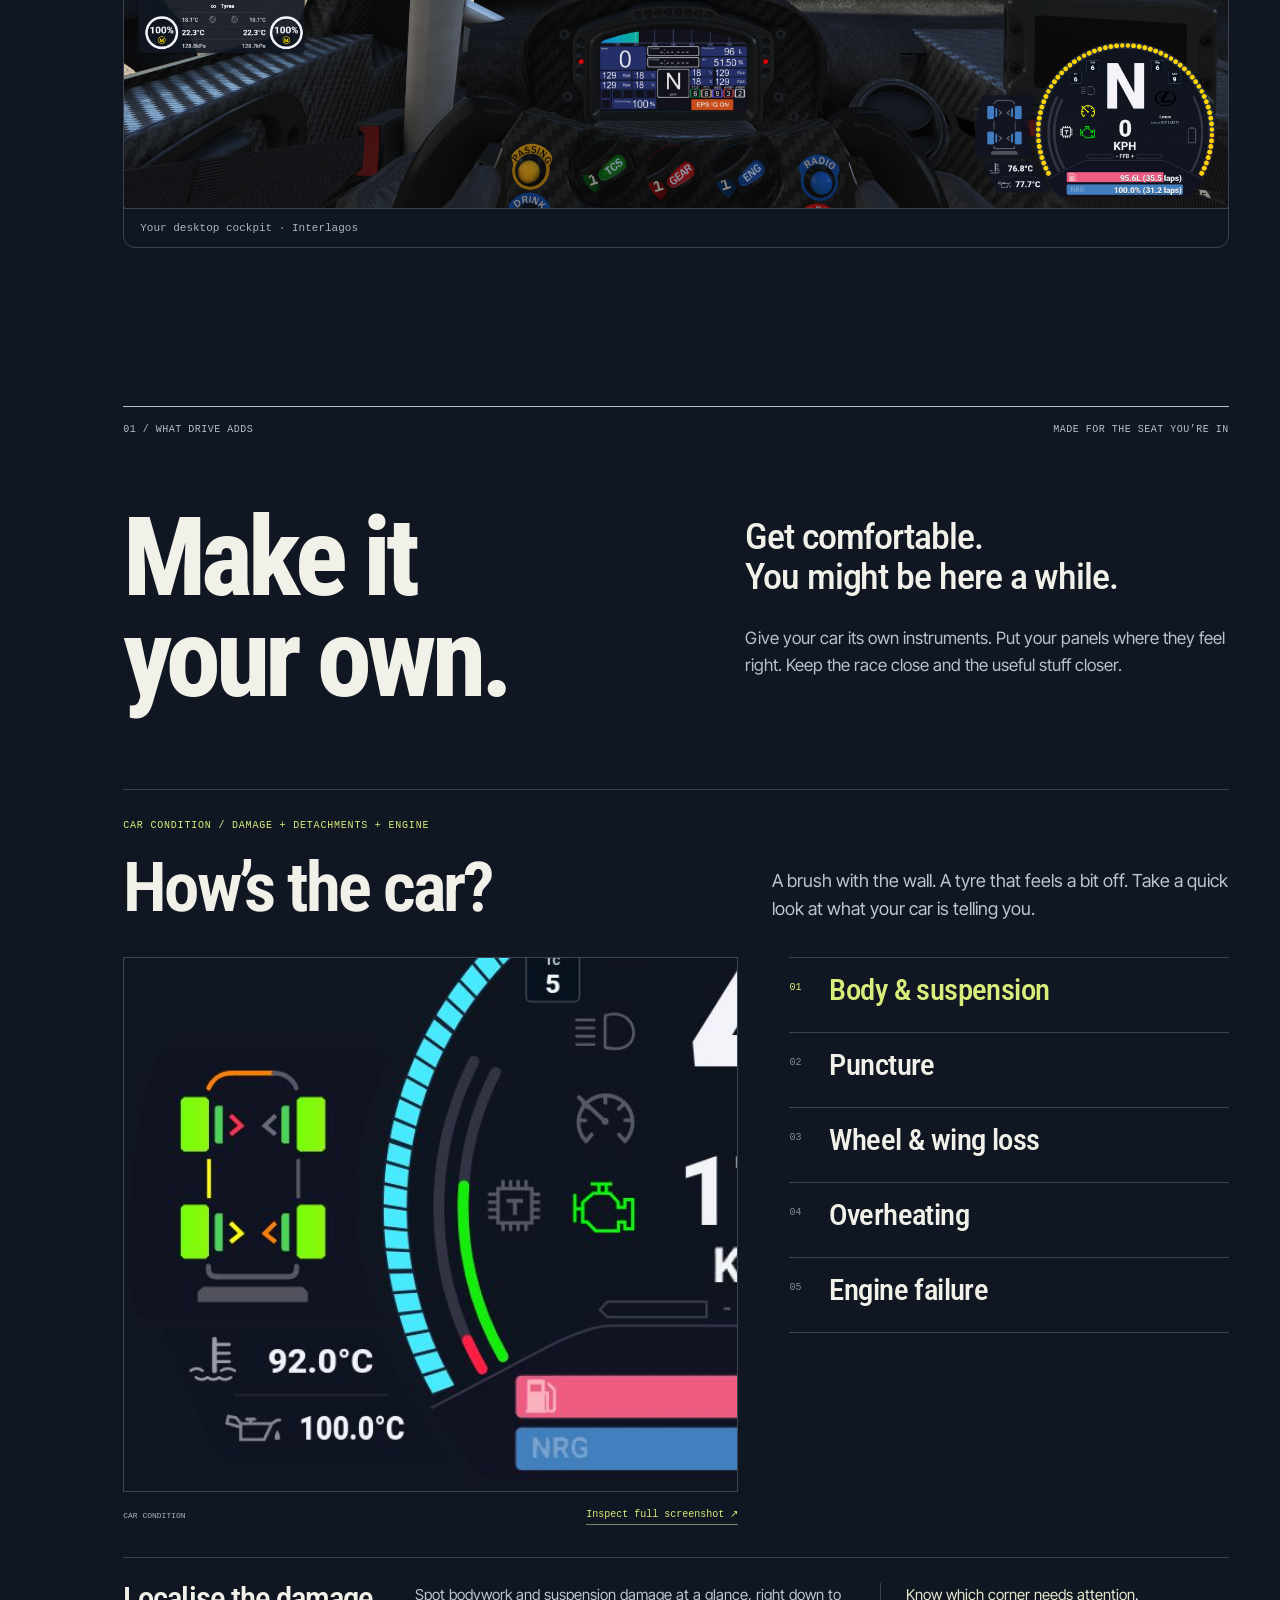
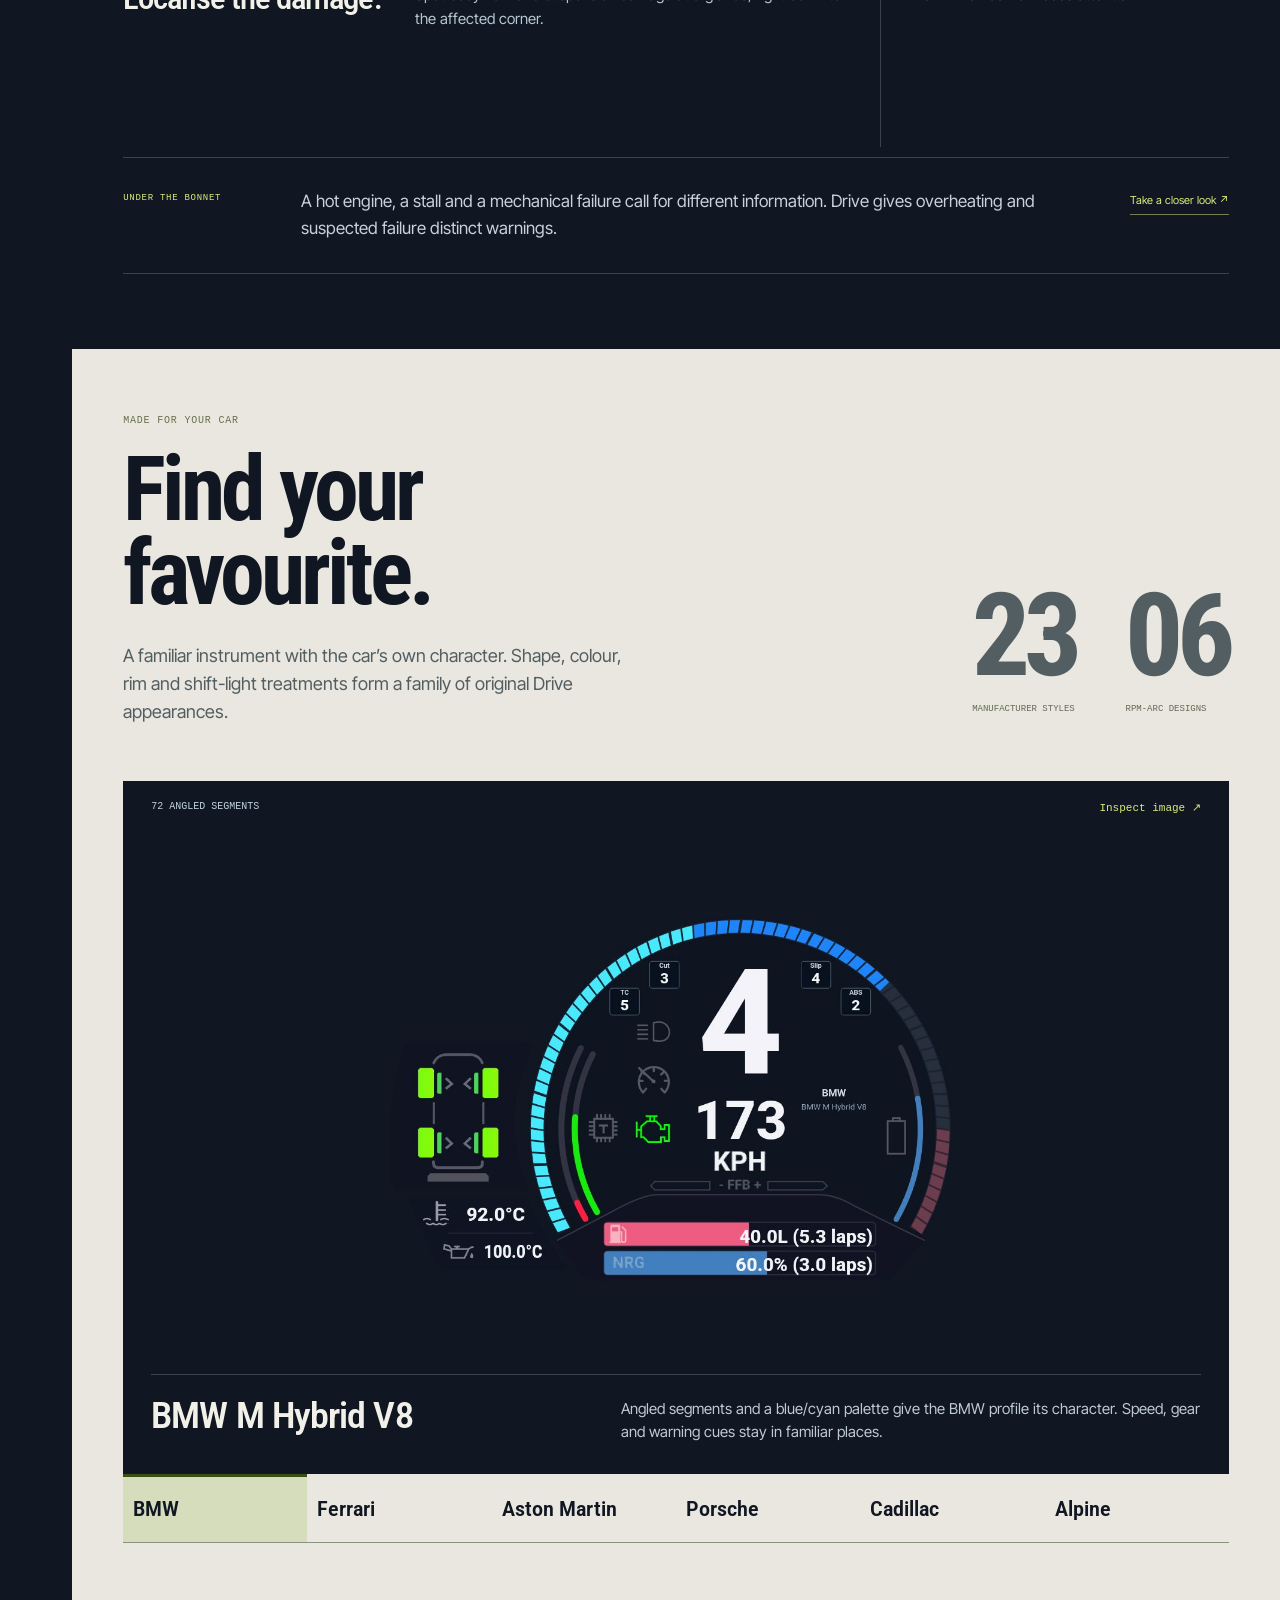
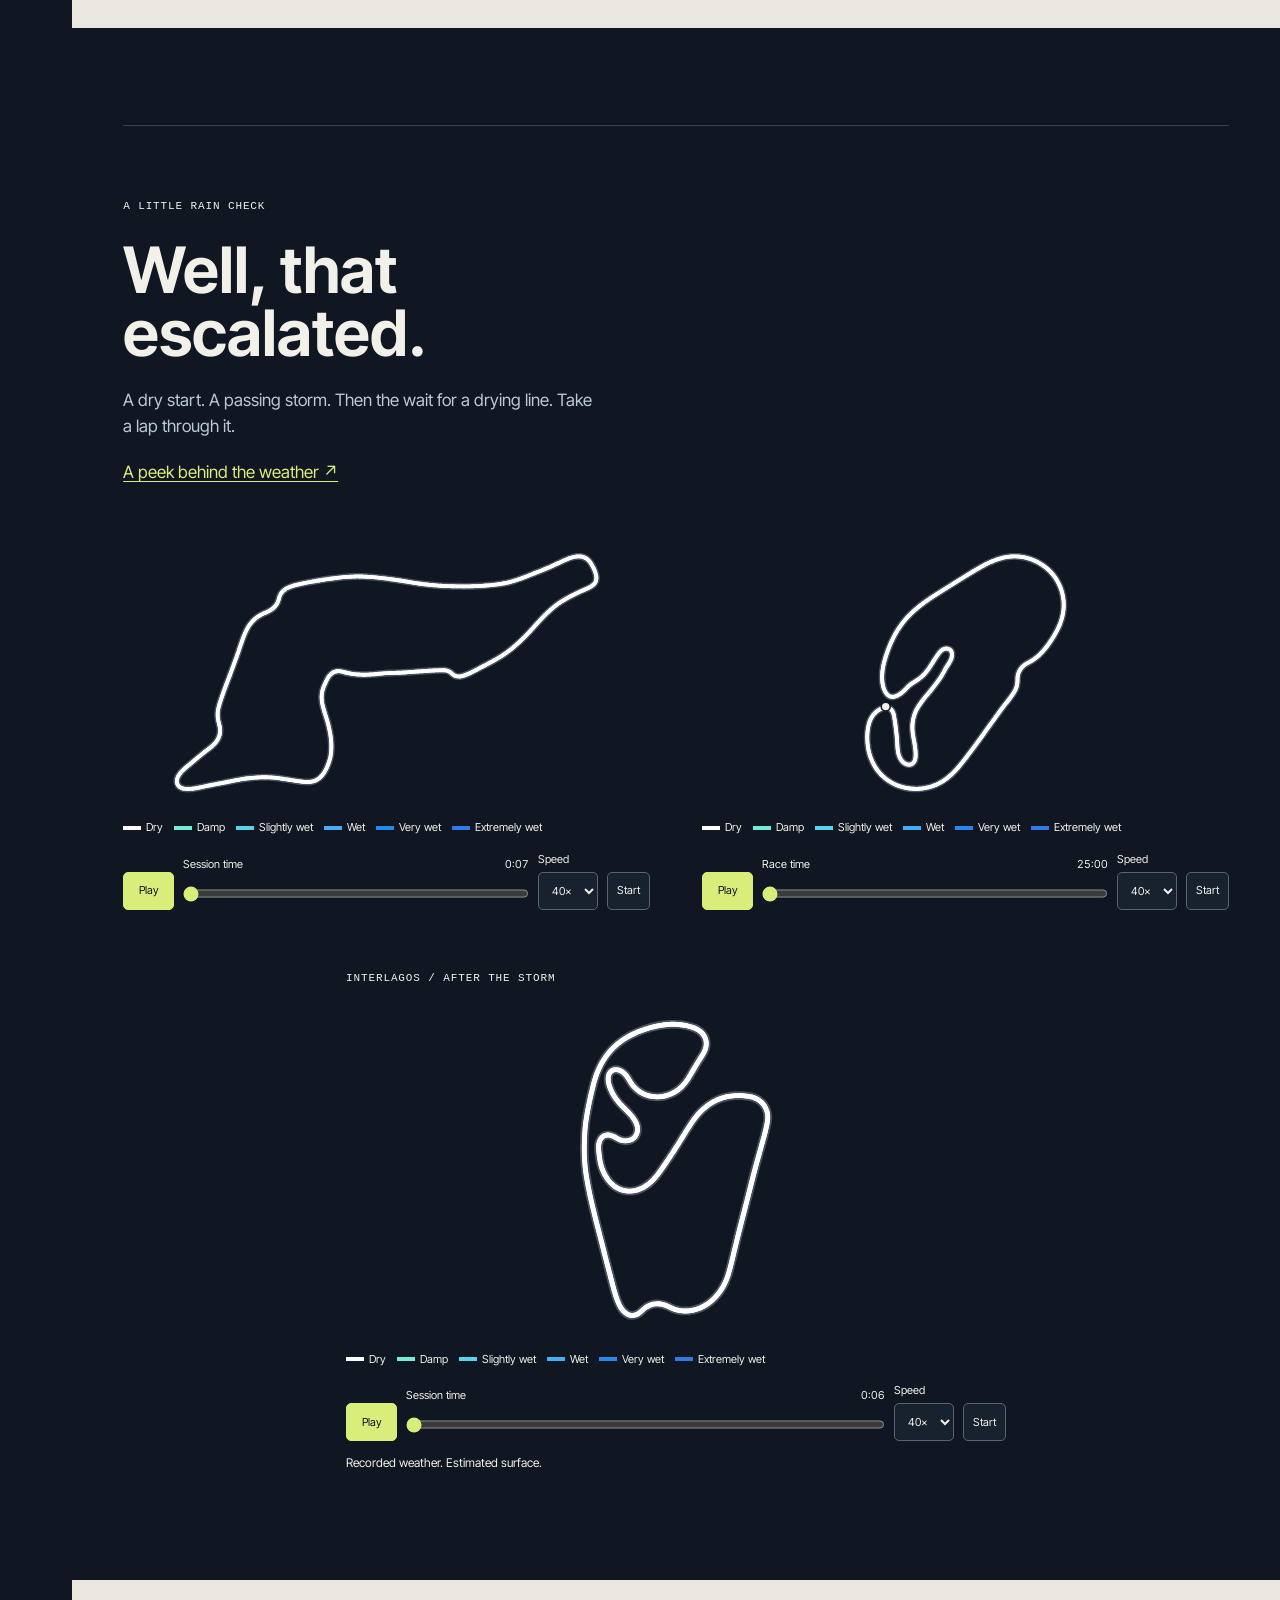
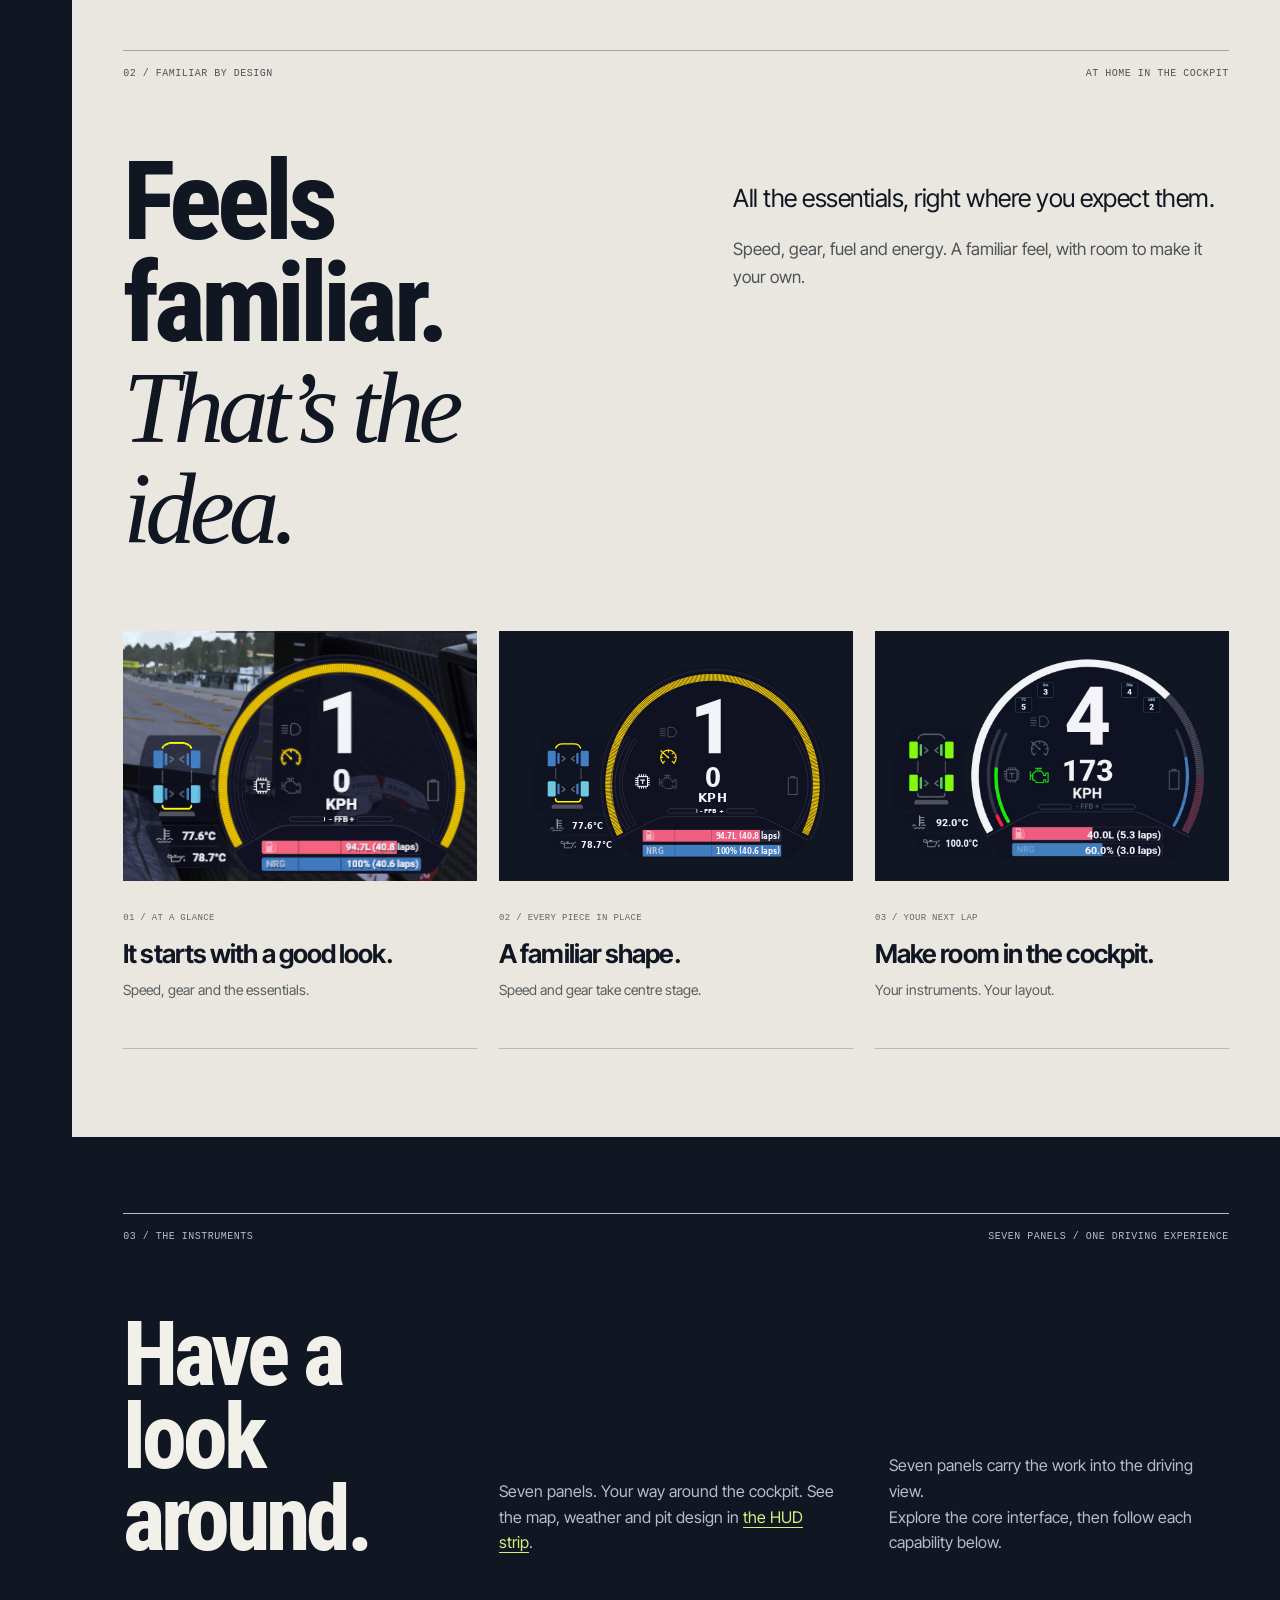
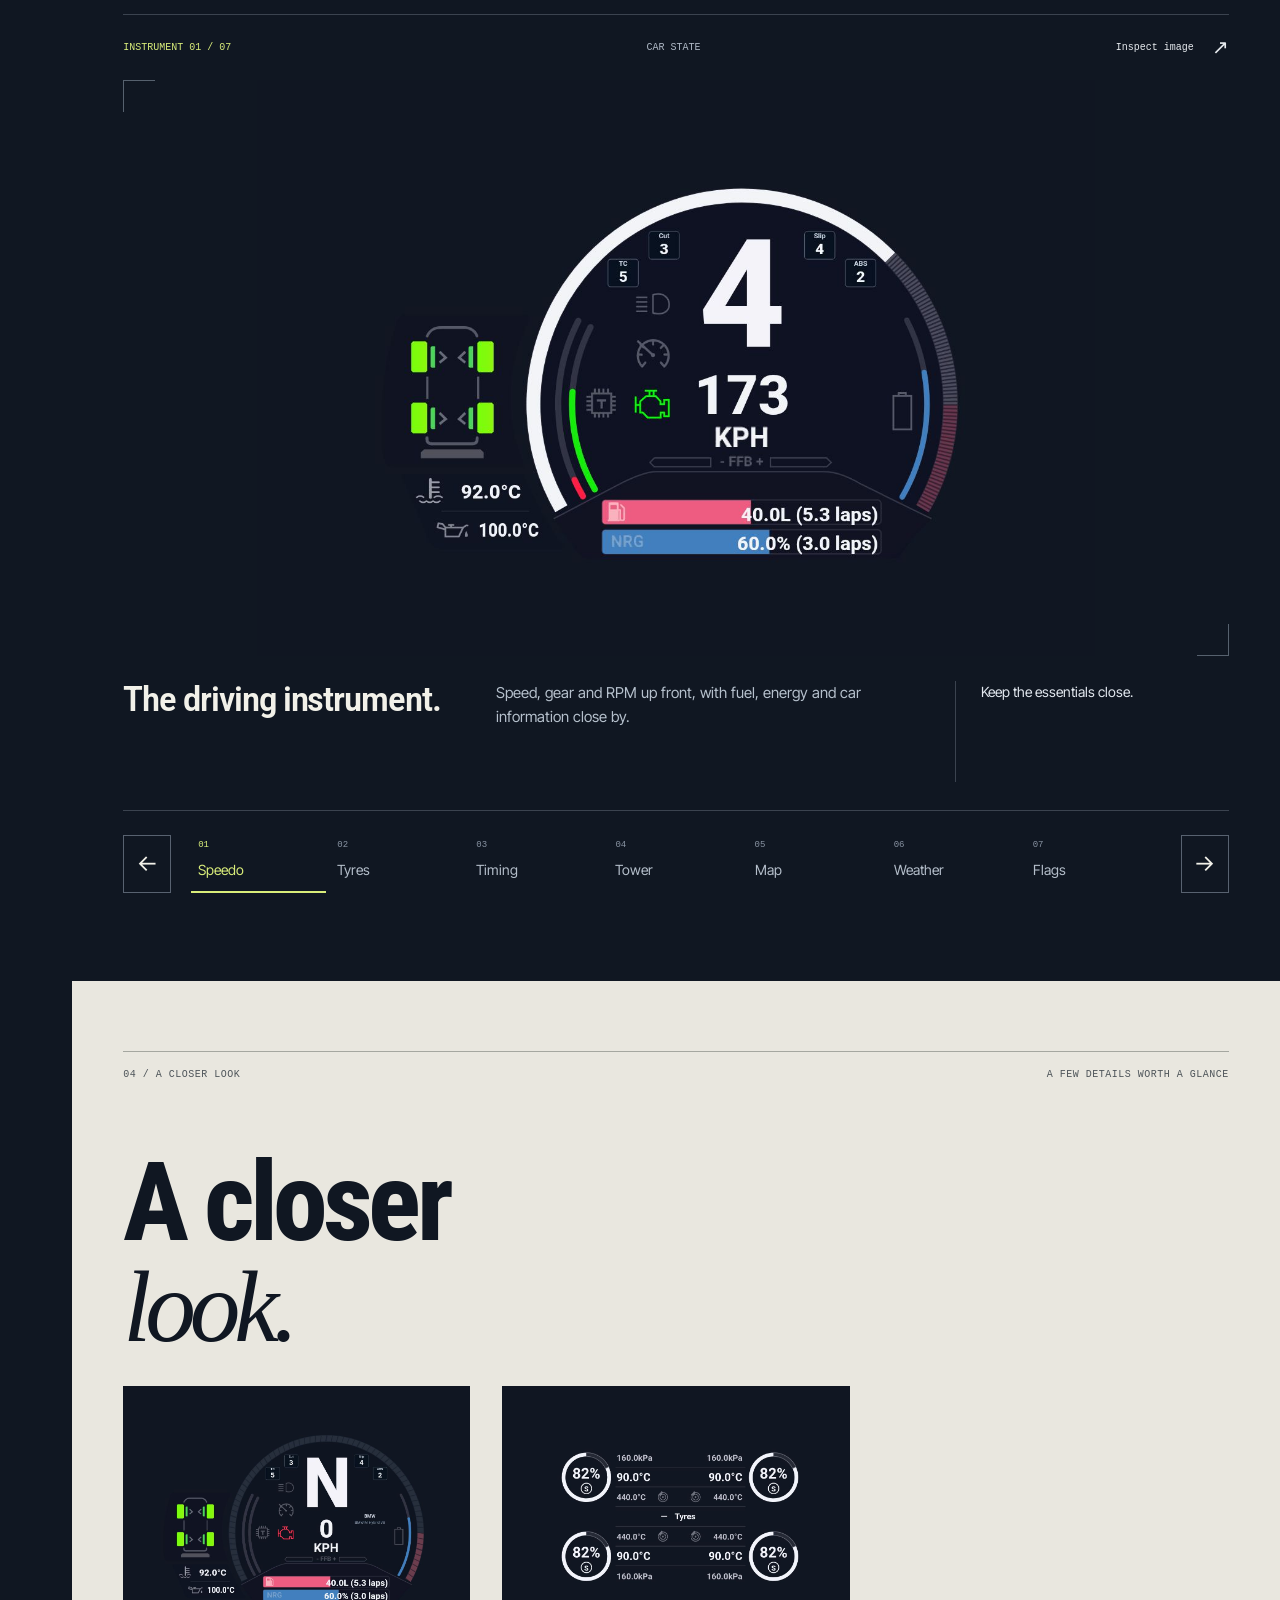
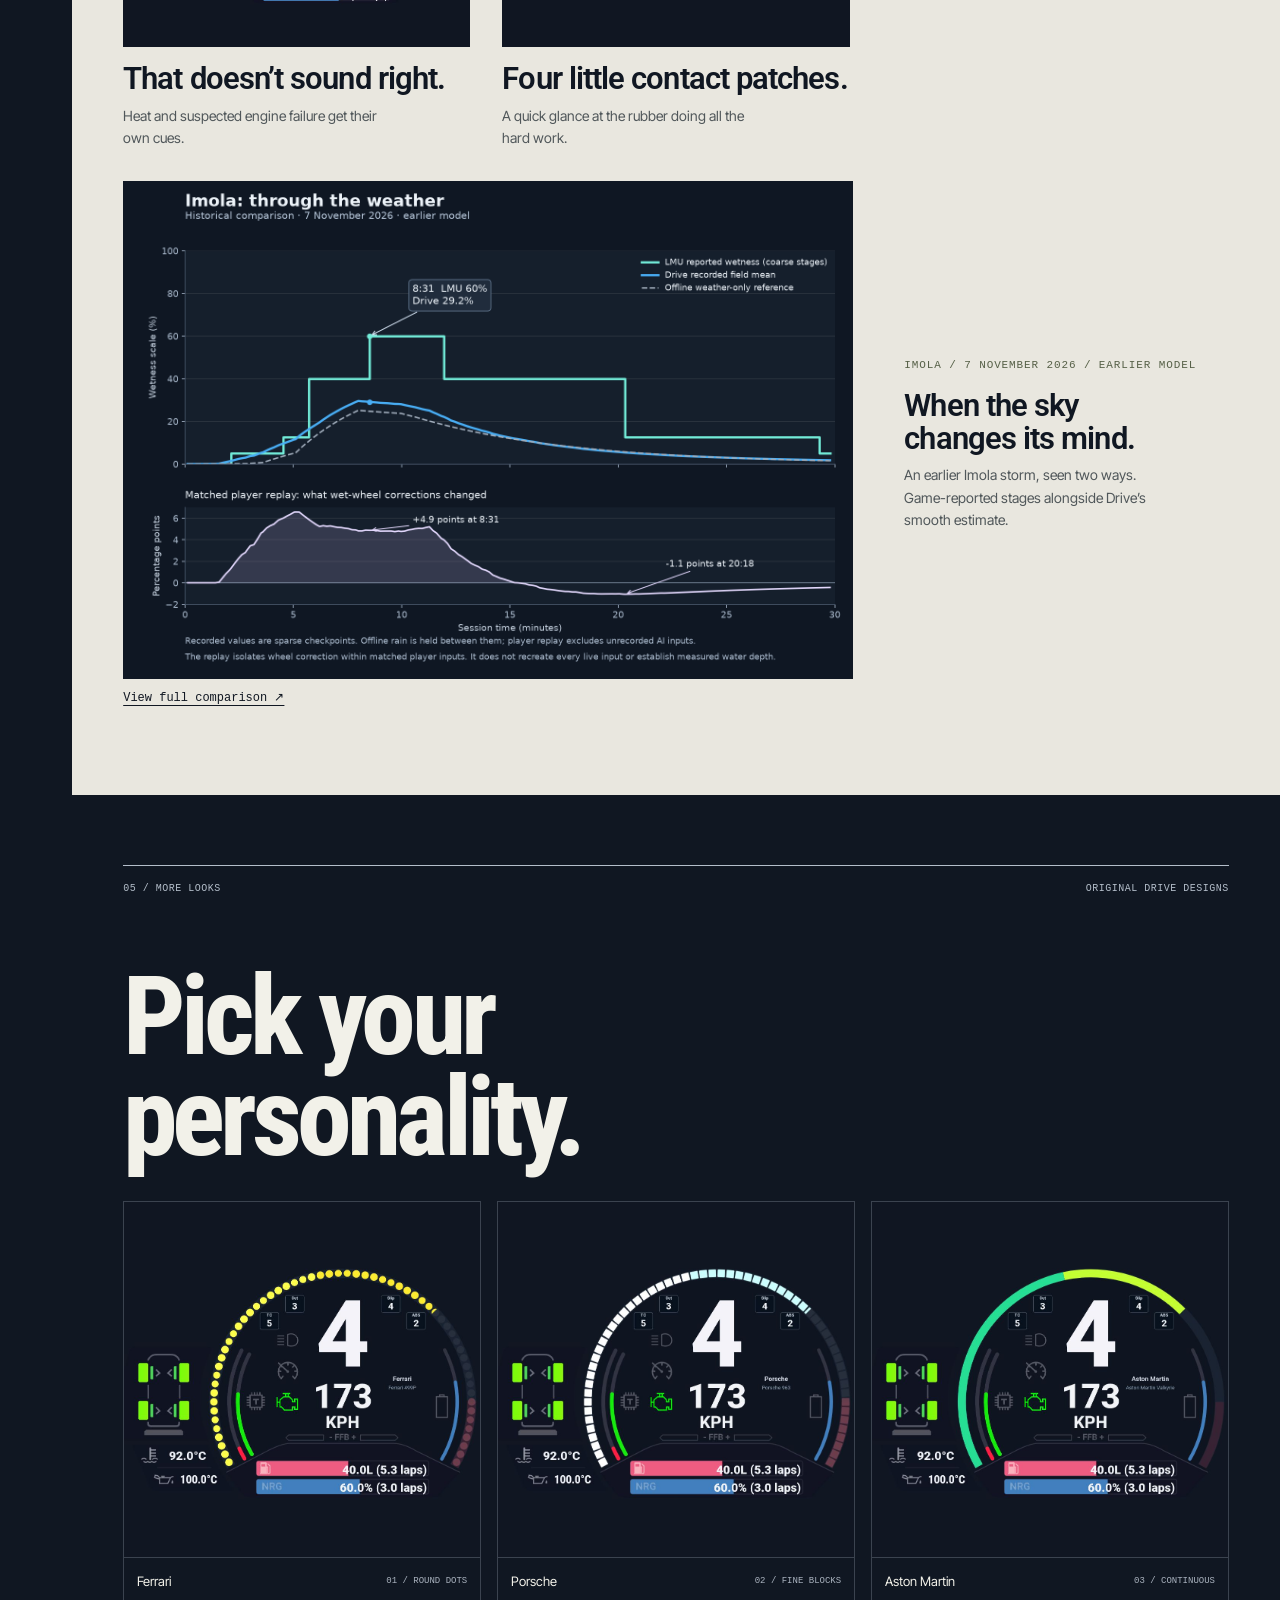
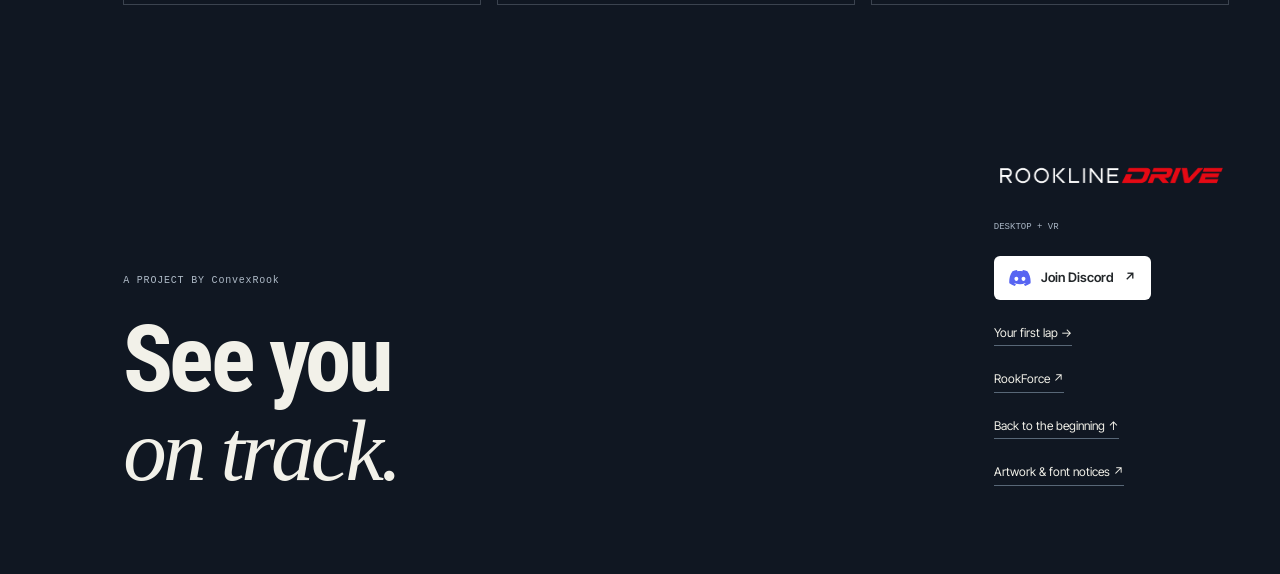
==== commit 5146f4c2: "Publish Drive 0.6.43 download and current automatic HUD tour" ====
--- a/index.html
+++ b/index.html
@@ -28,7 +28,7 @@
 </header>
 <main id="main">
 <section class="opening" id="overview" aria-labelledby="opening-title">
-<div class="opening-meta"><span>VR + DESKTOP HUD</span><span>BY ConvexRook / 0.6.42</span></div>
+<div class="opening-meta"><span>VR + DESKTOP HUD</span><span>BY ConvexRook / 0.6.43</span></div>
 <h1 class="opening-title" id="opening-title">DRIVE<span class="title-mark">/ HUD</span></h1>
 <div class="opening-subtitle"><span>LE MANS ULTIMATE</span><span>MAKE YOURSELF AT HOME.</span></div>
 <div class="opening-composition">
@@ -44,8 +44,8 @@
 
 
 <section class="drive-download" id="download-drive" aria-labelledby="drive-download-title">
-<div><span class="micro">DRIVE 0.6.42 / WINDOWS X64</span><h3 id="drive-download-title">Your next lap awaits.</h3><p>Settle into Le Mans Ultimate with instruments that suit your car. Headset on or screen up—make yourself at home.</p></div>
-<div class="drive-download-actions"><a class="drive-download-button" href="https://github.com/convexrook2/Rookline-Drive-Releases/releases/download/v0.6.42/Rookline-Drive-Setup.exe">Take Drive for a spin <span aria-hidden="true">↗</span></a><a class="drive-tour-link" href="tour.html">New here? Take the tour →</a><a class="drive-release-notes" href="https://github.com/convexrook2/Rookline-Drive-Releases/releases/tag/v0.6.42">Release notes ↗</a><p>Unsigned Windows installer. Includes .NET. WebView2 is required; VR mode also requires SteamVR.</p></div>
+<div><span class="micro">DRIVE 0.6.43 / WINDOWS X64</span><h3 id="drive-download-title">Your next lap awaits.</h3><p>Settle into Le Mans Ultimate with instruments that suit your car. Headset on or screen up—make yourself at home.</p></div>
+<div class="drive-download-actions"><a class="drive-download-button" href="https://github.com/convexrook2/Rookline-Drive-Releases/releases/download/v0.6.43/Rookline-Drive-Setup.exe">Take Drive for a spin <span aria-hidden="true">↗</span></a><a class="drive-tour-link" href="tour.html">New here? Take the tour →</a><a class="drive-release-notes" href="https://github.com/convexrook2/Rookline-Drive-Releases/releases/tag/v0.6.43">Release notes ↗</a><p>Unsigned Windows installer. Includes .NET. WebView2 is required; VR mode also requires SteamVR.</p></div>
 </section>
 <section class="release-hud chapter" id="live-hud" aria-labelledby="live-hud-title">
 <div class="chapter-heading"><span>THE DRIVING VIEW</span><span>LONG BEACH</span></div>
@@ -176,6 +176,6 @@
 <footer class="case-footer"><div><span class="micro">A PROJECT BY ConvexRook</span><p>See you <br><em>on track.</em></p></div><div class="footer-meta"><img src="assets/drive-wordmark.png" width="1077" height="110" alt="Rookline Drive"><span>DESKTOP + VR</span><a class="discord-link" href="https://discord.gg/UPVYArKnkH" target="_blank" rel="noopener noreferrer" aria-label="Join Rook Driving Suite Community on Discord (opens in a new tab)"><img src="assets/discord-mark.svg" width="22" height="17" alt="" aria-hidden="true">Join Discord<span aria-hidden="true">↗</span></a><a href="tour.html">Your first lap →</a><a href="https://convexrook2.github.io/RookForce-Site/">RookForce ↗</a><a href="#overview">Back to the beginning ↑</a><a href="notices.html">Artwork &amp; font notices ↗</a></div></footer>
 </main>
 
-<dialog class="index-dialog" id="index-dialog" aria-labelledby="index-title"><div class="index-top"><span id="index-title" class="micro">TAKE A LOOK AROUND</span><button id="close-index" aria-label="Close chapter index">Close ×</button></div><nav aria-label="Full chapter index"><a href="#overview"><span>00</span>Welcome aboard<i>↗</i></a><a href="#download-drive"><span>0.6.42</span>Download Drive<i>↗</i></a><a href="#desktop-hud"><span>DESKTOP</span>A new view<i>↗</i></a><a href="#track-wetness"><span>MAP</span>Track wetness<i>↗</i></a><a href="#improvements"><span>01</span>What Drive adds<i>↗</i></a><a href="#reference"><span>02</span>Familiar by design<i>↗</i></a><a href="#instruments"><span>03</span>The instruments<i>↗</i></a><a href="#research"><span>04</span>A closer look<i>↗</i></a><a href="#accomplishments"><span>05</span>More looks<i>↗</i></a></nav><p>YOUR CAR. YOUR COCKPIT.</p></dialog>
+<dialog class="index-dialog" id="index-dialog" aria-labelledby="index-title"><div class="index-top"><span id="index-title" class="micro">TAKE A LOOK AROUND</span><button id="close-index" aria-label="Close chapter index">Close ×</button></div><nav aria-label="Full chapter index"><a href="#overview"><span>00</span>Welcome aboard<i>↗</i></a><a href="#download-drive"><span>0.6.43</span>Download Drive<i>↗</i></a><a href="#desktop-hud"><span>DESKTOP</span>A new view<i>↗</i></a><a href="#track-wetness"><span>MAP</span>Track wetness<i>↗</i></a><a href="#improvements"><span>01</span>What Drive adds<i>↗</i></a><a href="#reference"><span>02</span>Familiar by design<i>↗</i></a><a href="#instruments"><span>03</span>The instruments<i>↗</i></a><a href="#research"><span>04</span>A closer look<i>↗</i></a><a href="#accomplishments"><span>05</span>More looks<i>↗</i></a></nav><p>YOUR CAR. YOUR COCKPIT.</p></dialog>
 <dialog class="image-dialog" id="image-dialog" aria-labelledby="image-title"><div class="image-dialog-top"><span class="micro" id="image-title">THE DRIVING INSTRUMENT</span><button id="close-image" aria-label="Close screenshot">Close ×</button></div><img id="dialog-image" src="assets/speedo.jpg" alt=""><p id="dialog-caption">Speedo</p></dialog>
 </body></html>
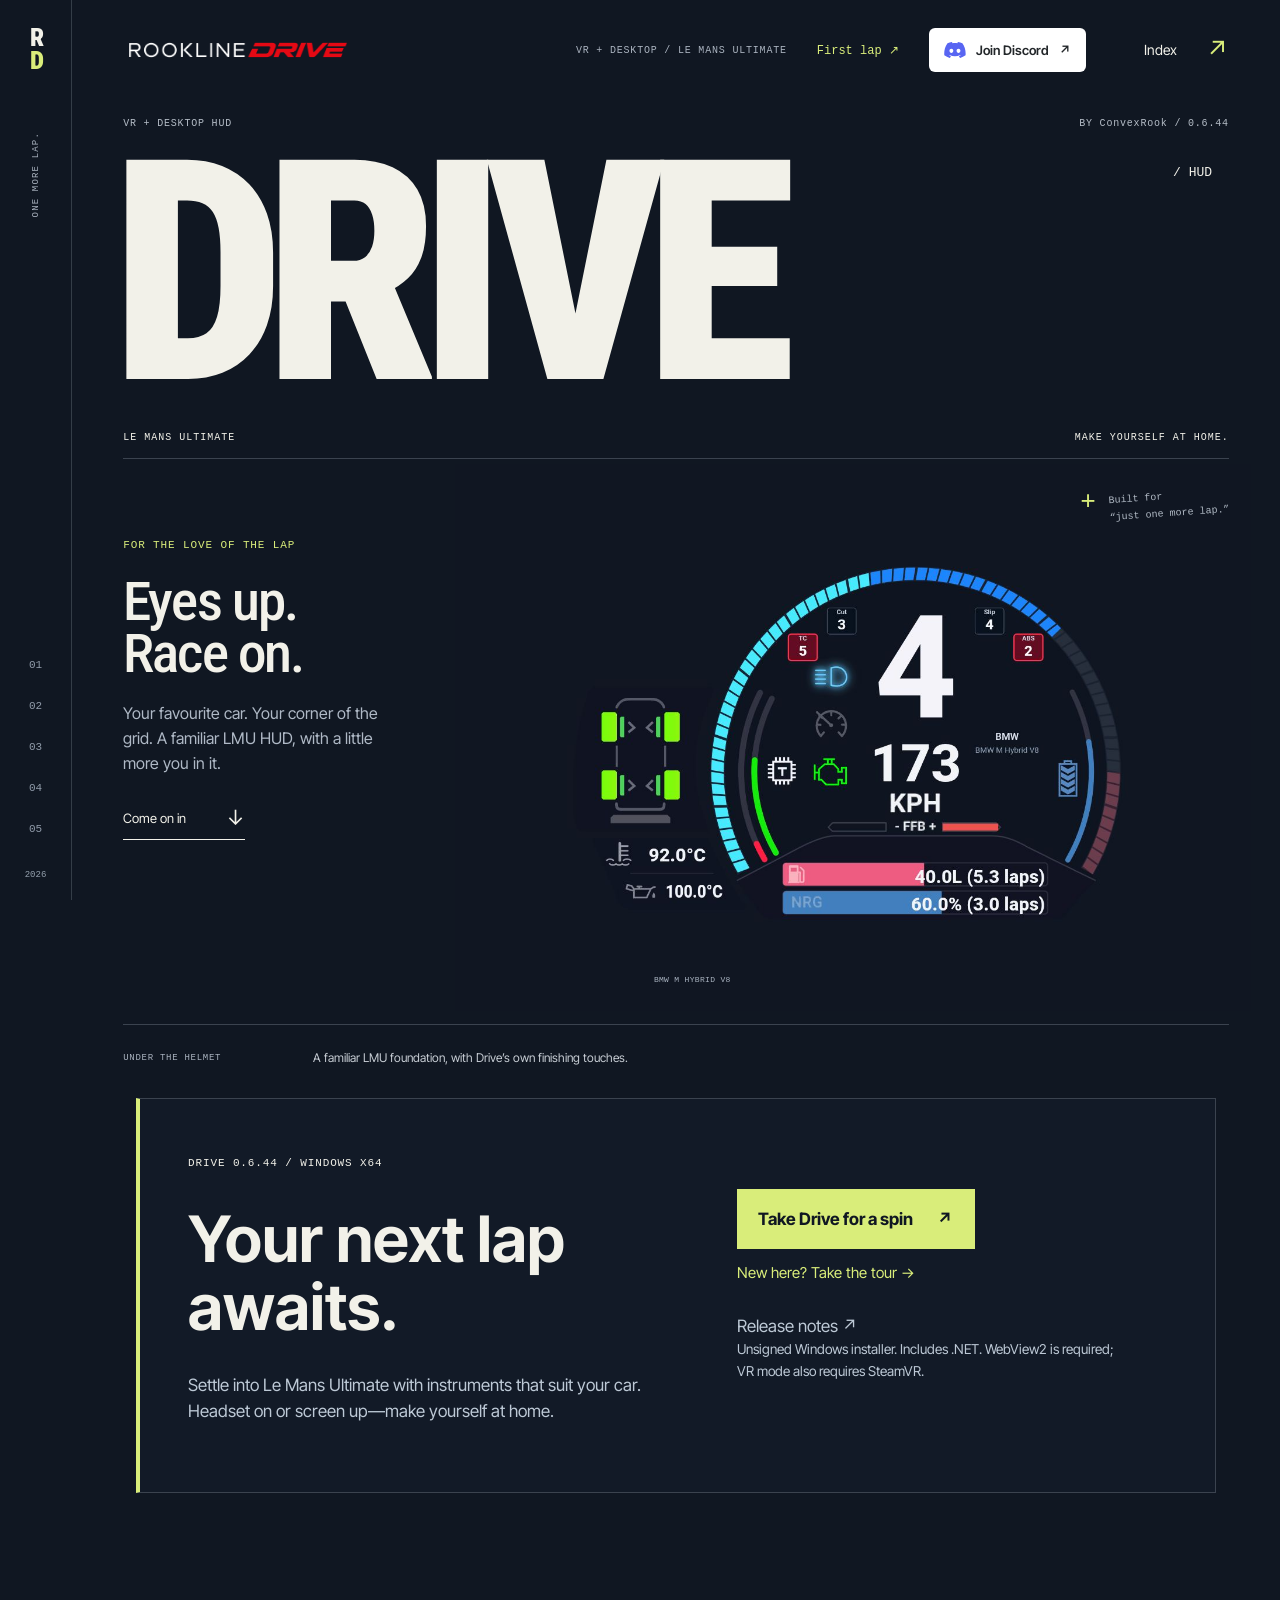
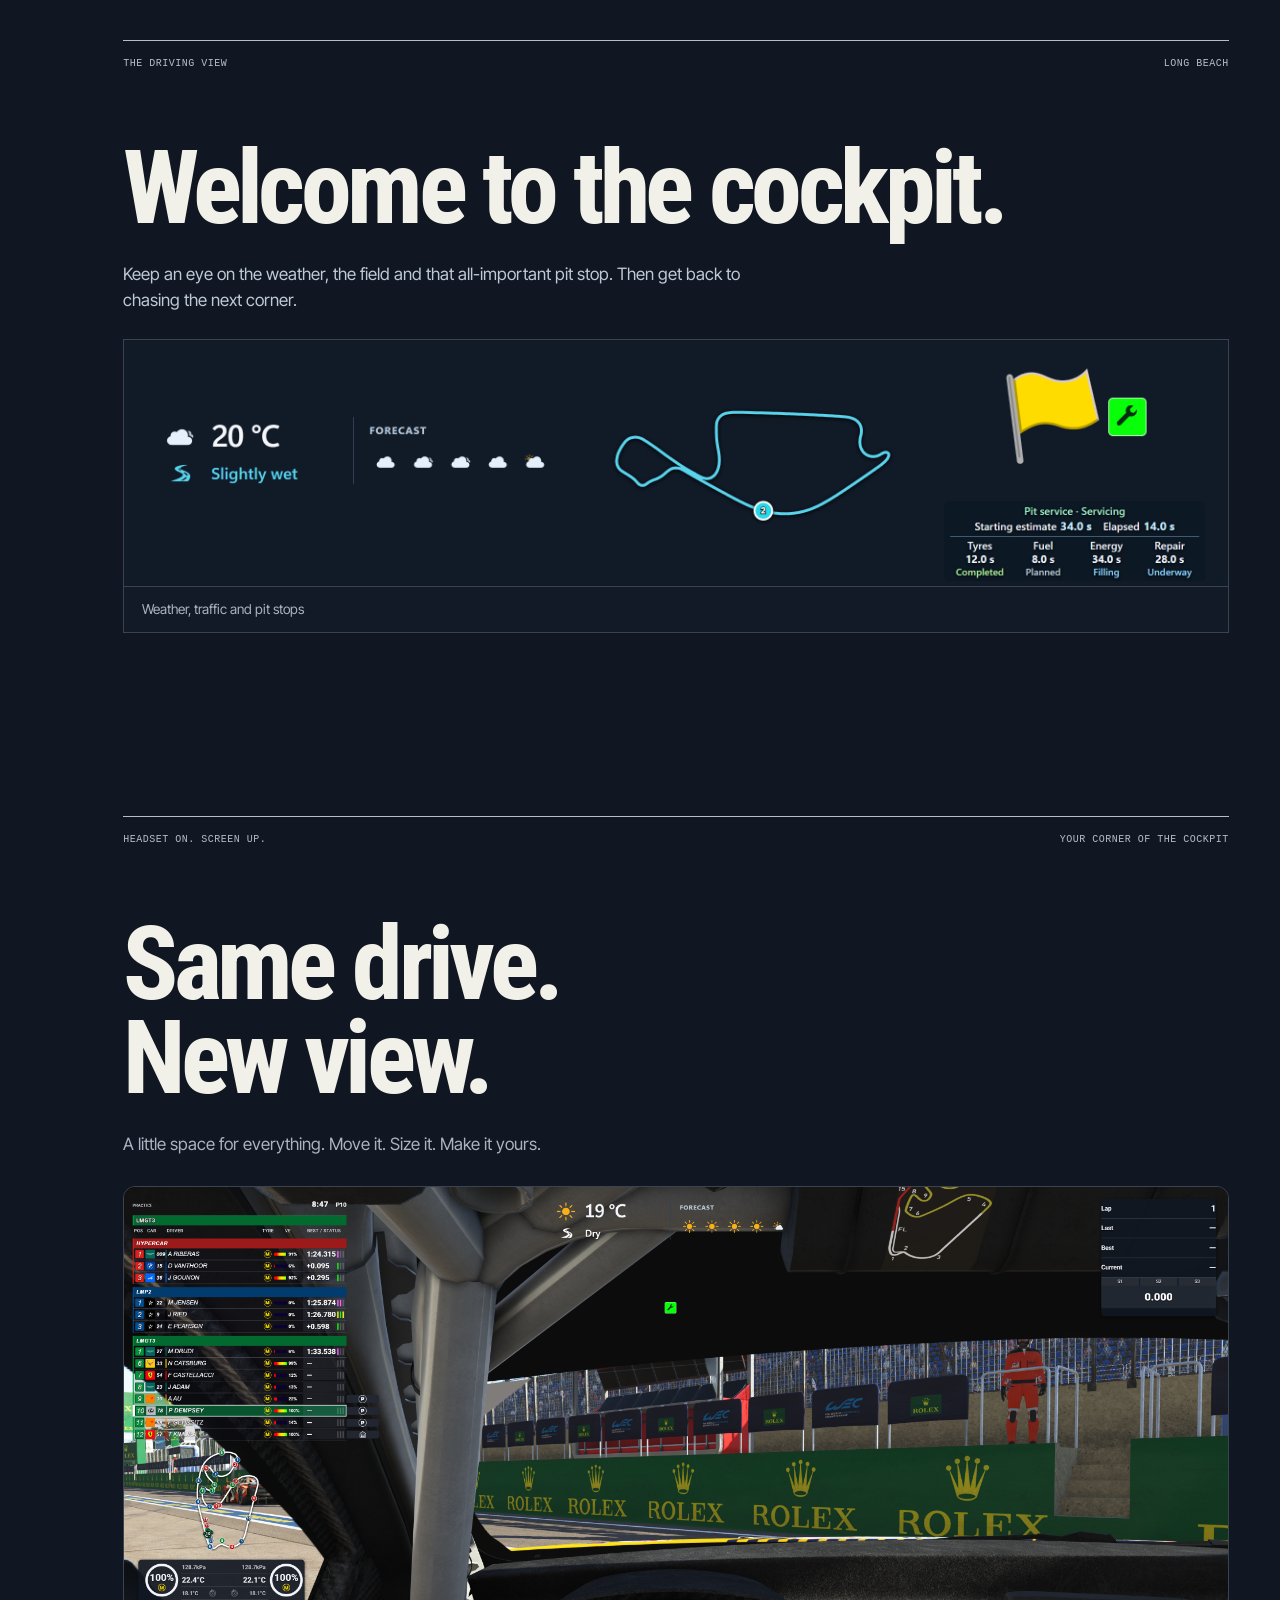
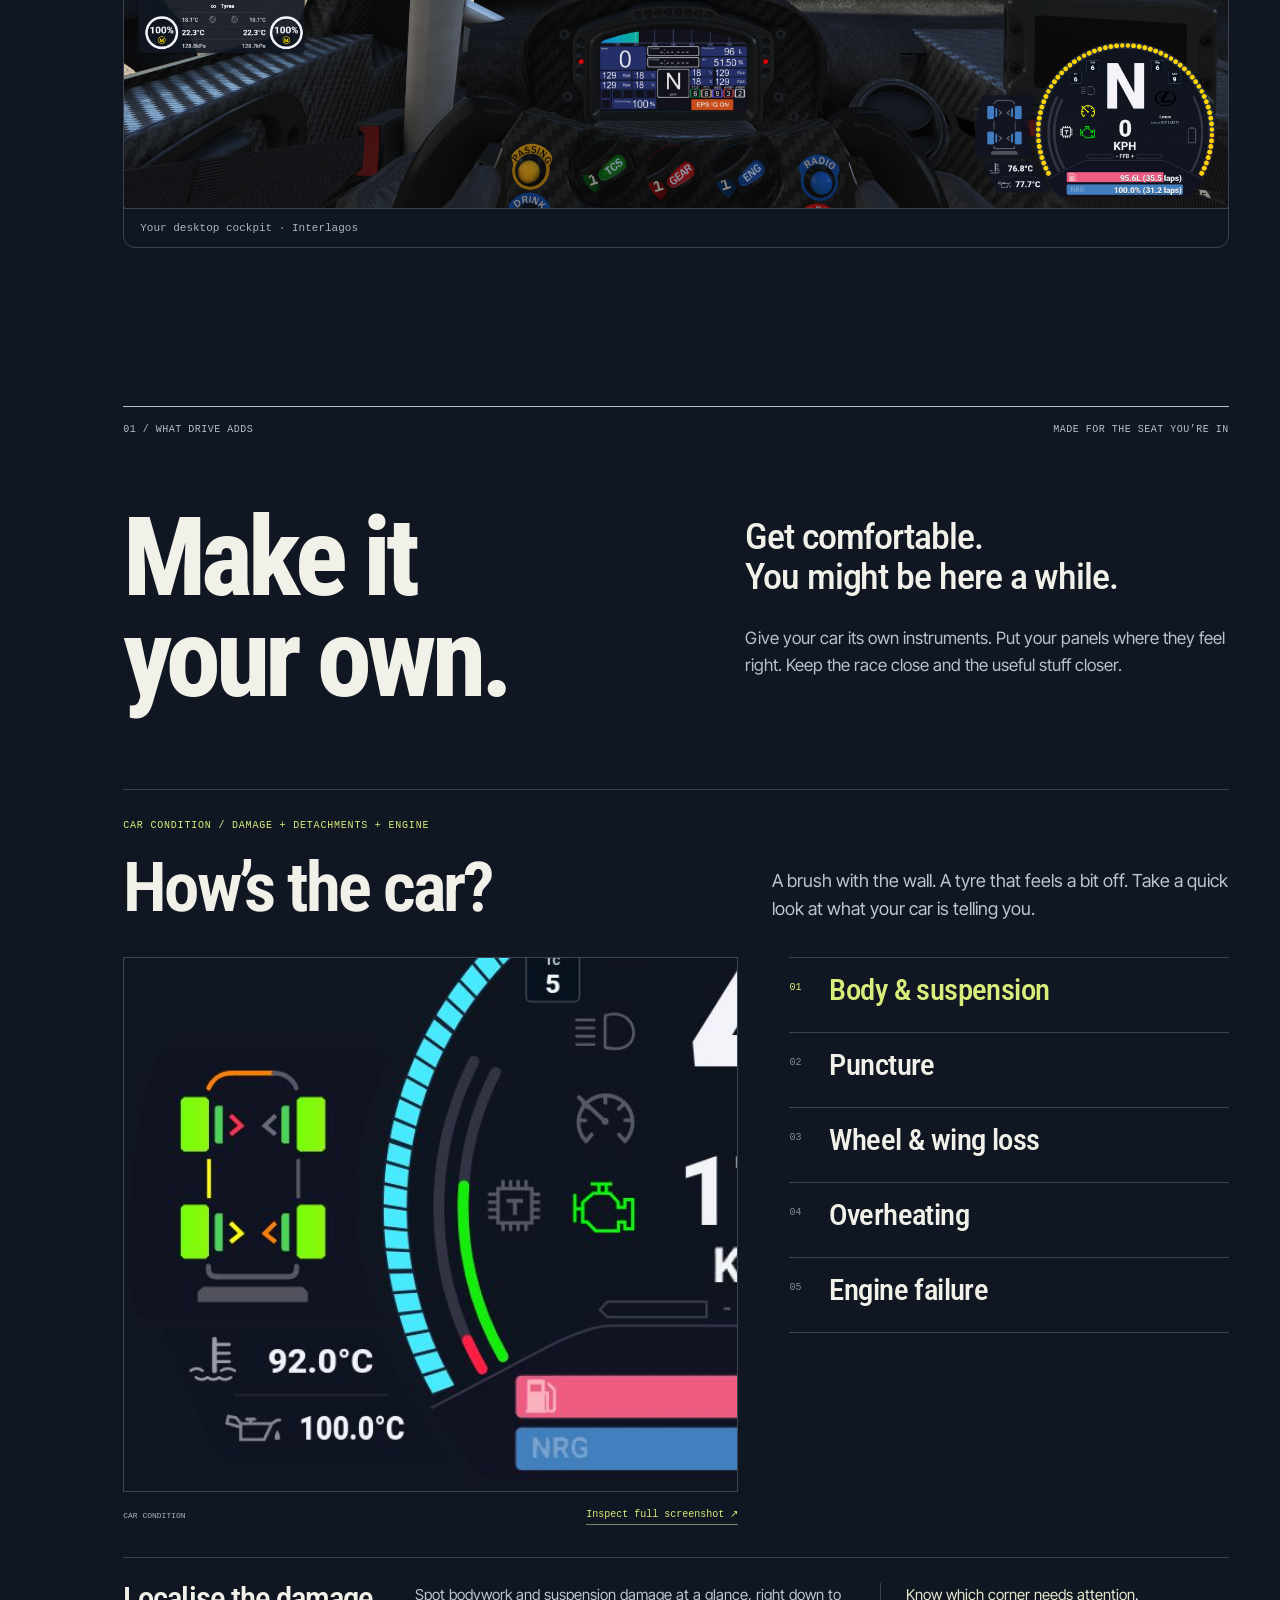
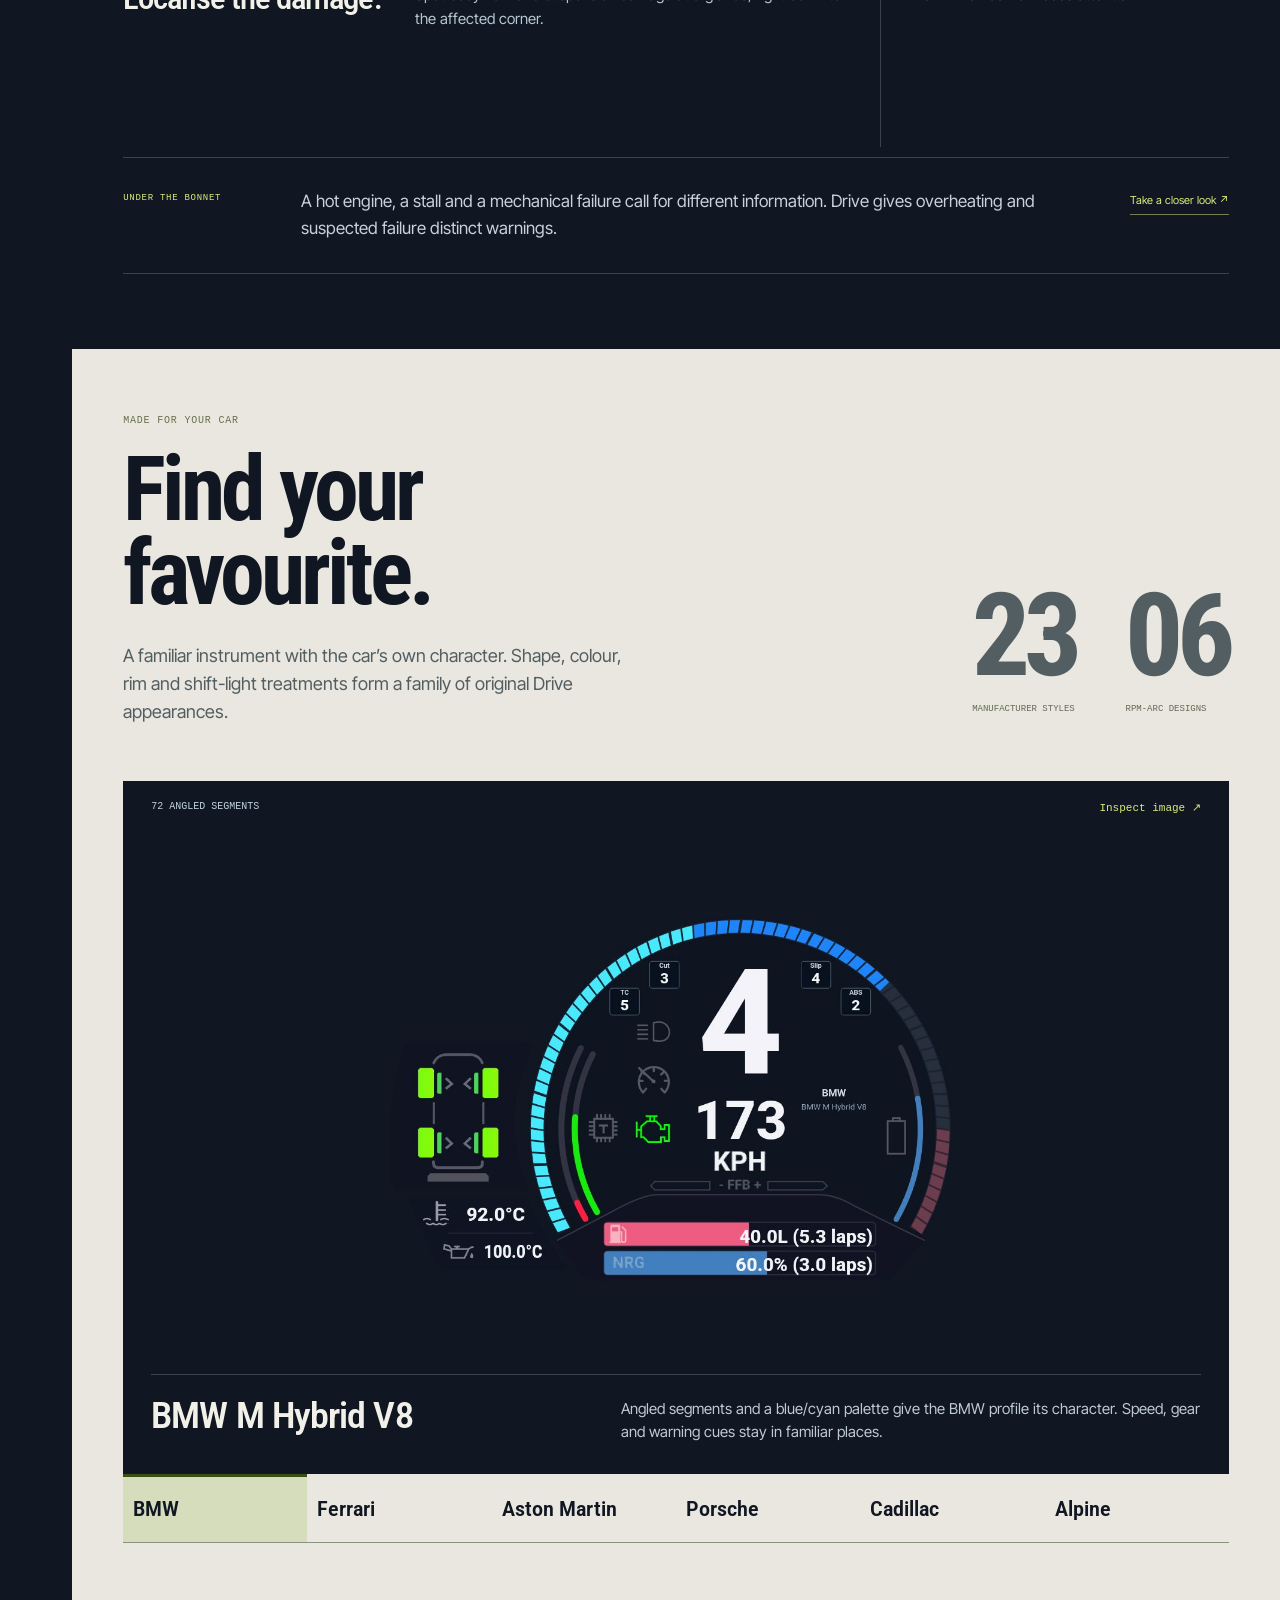
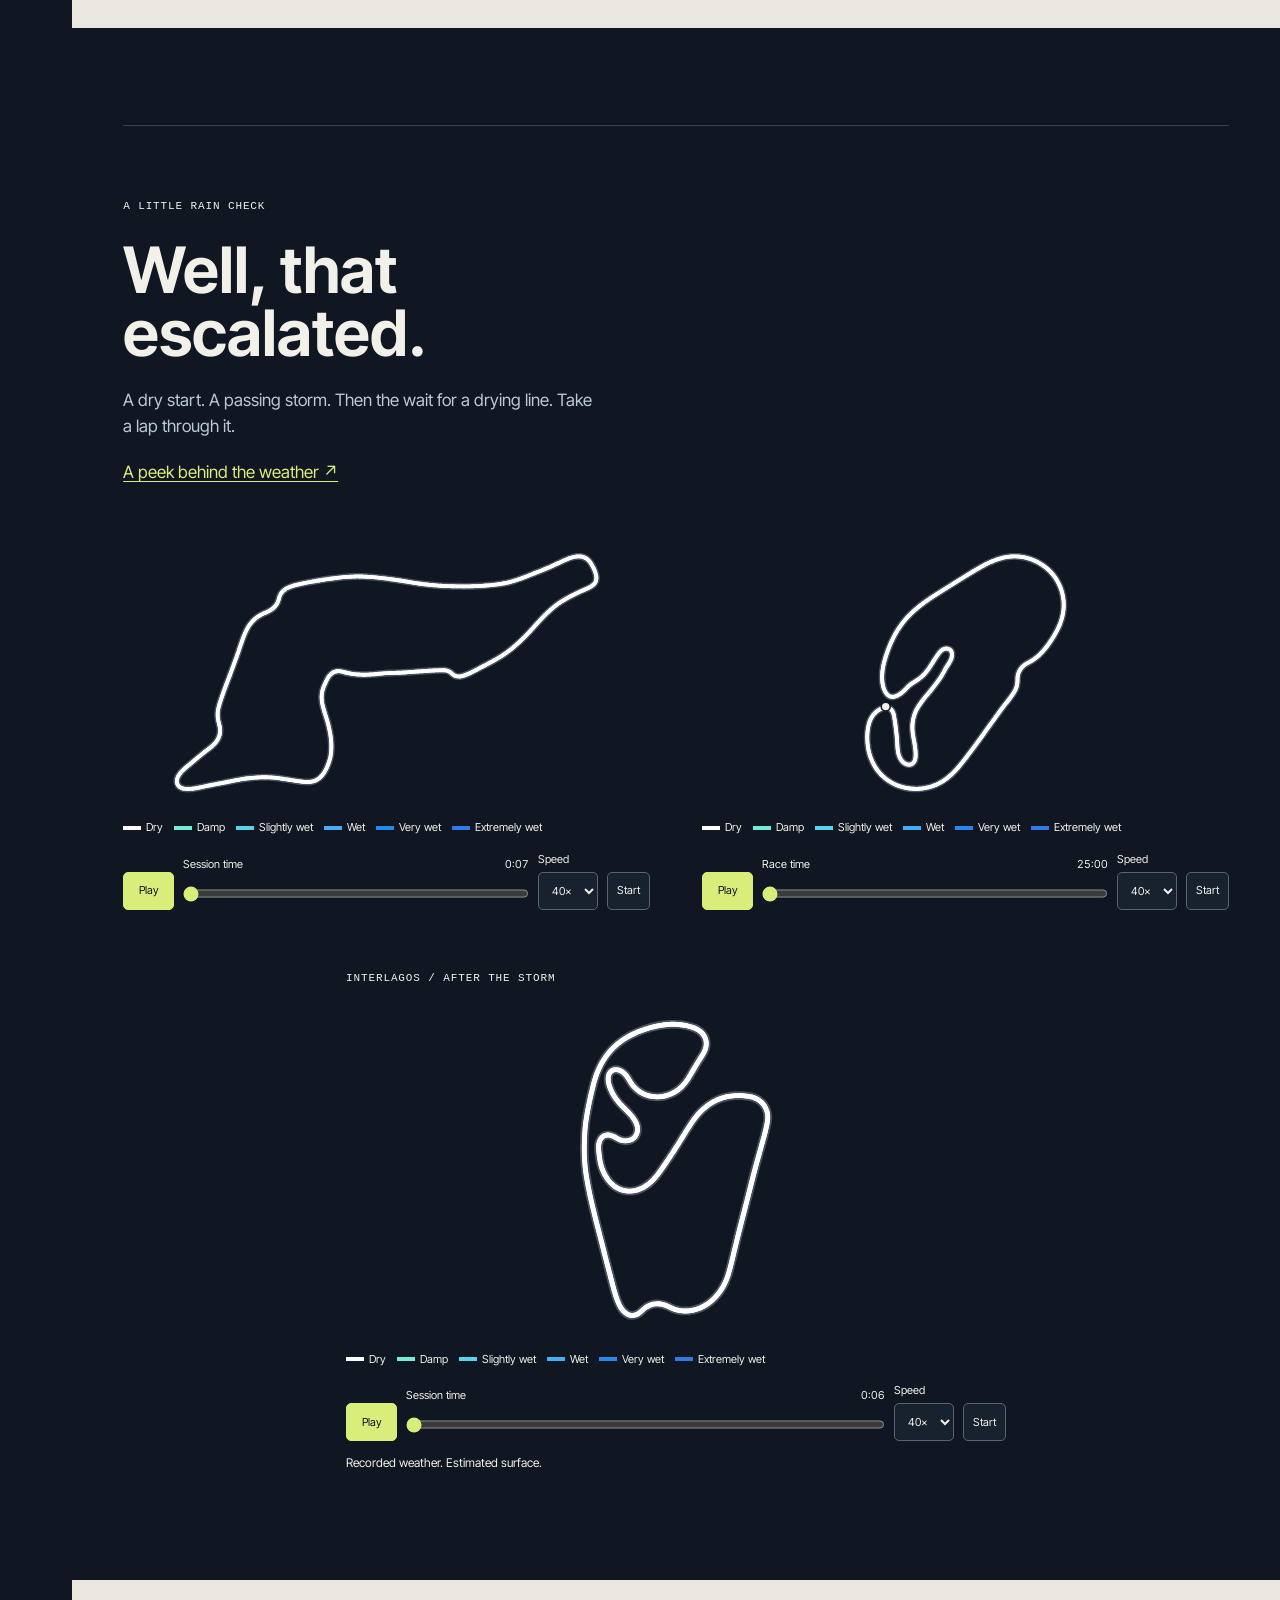
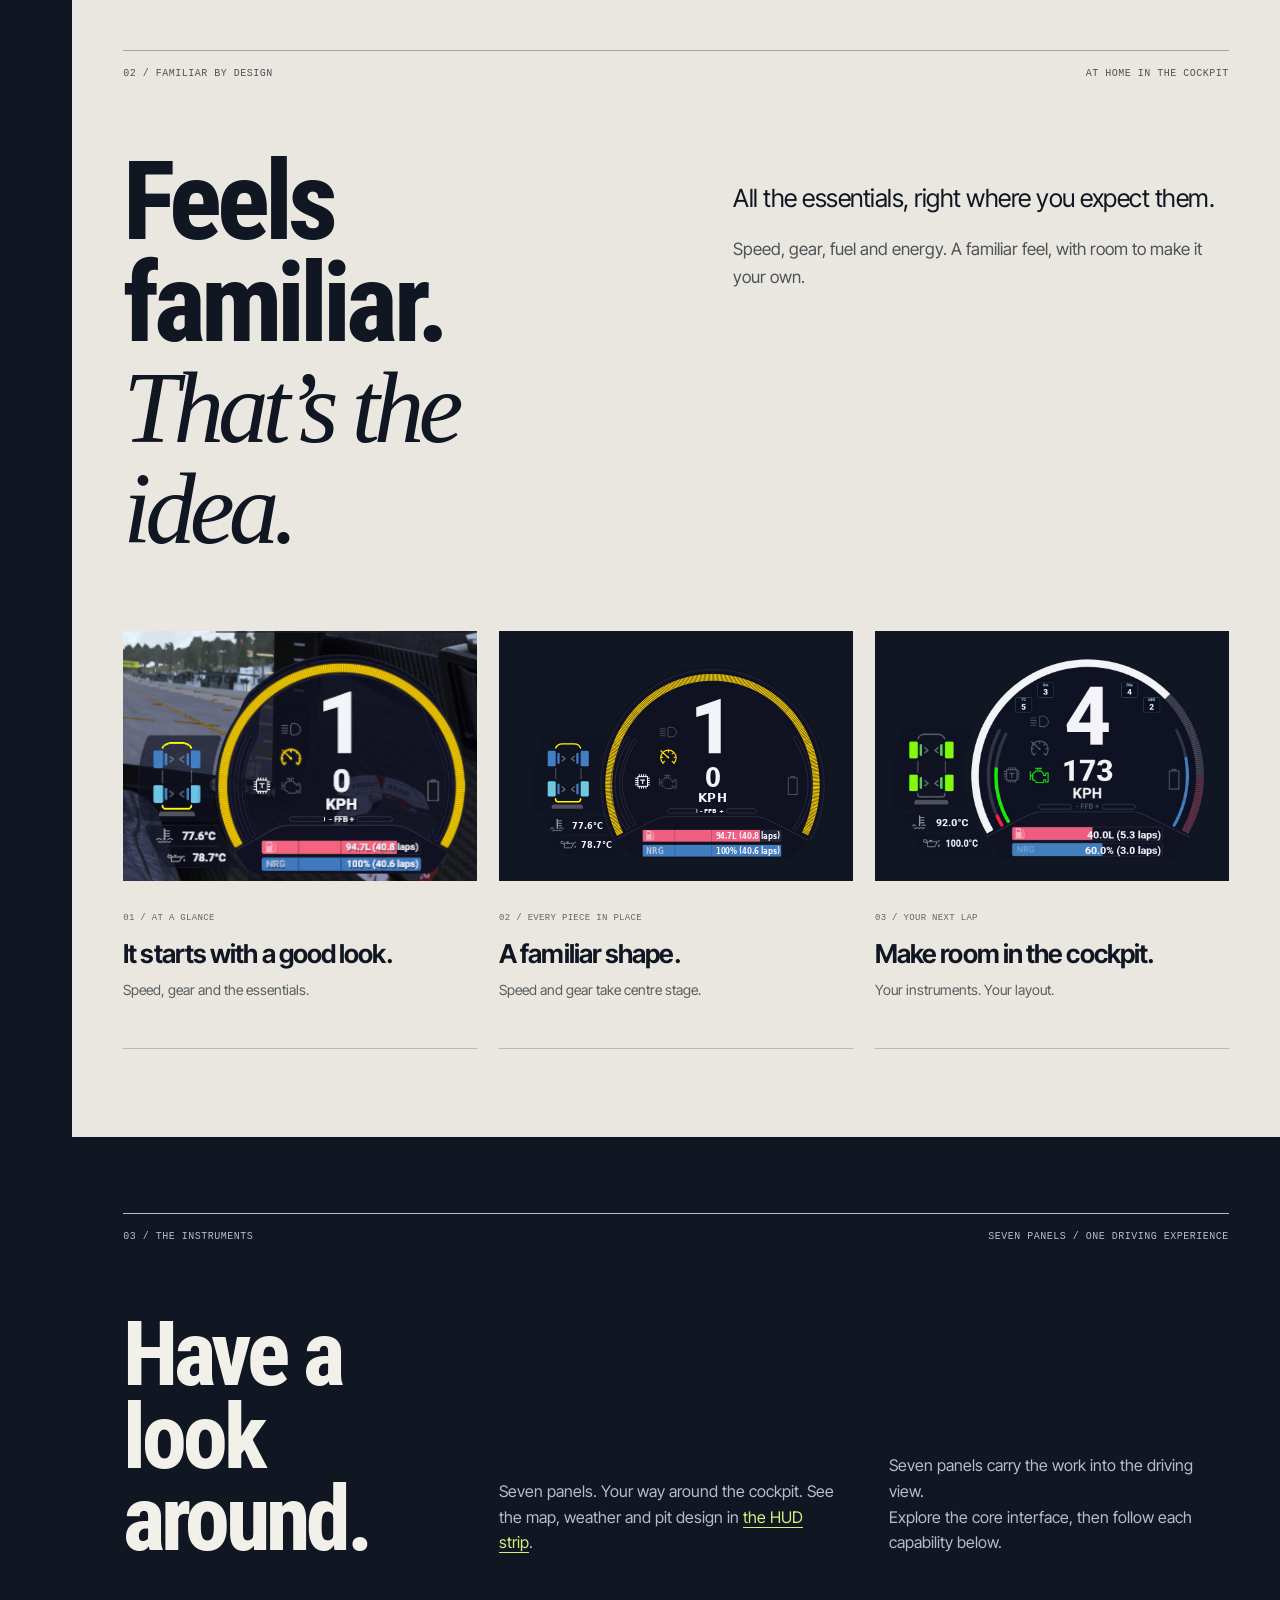
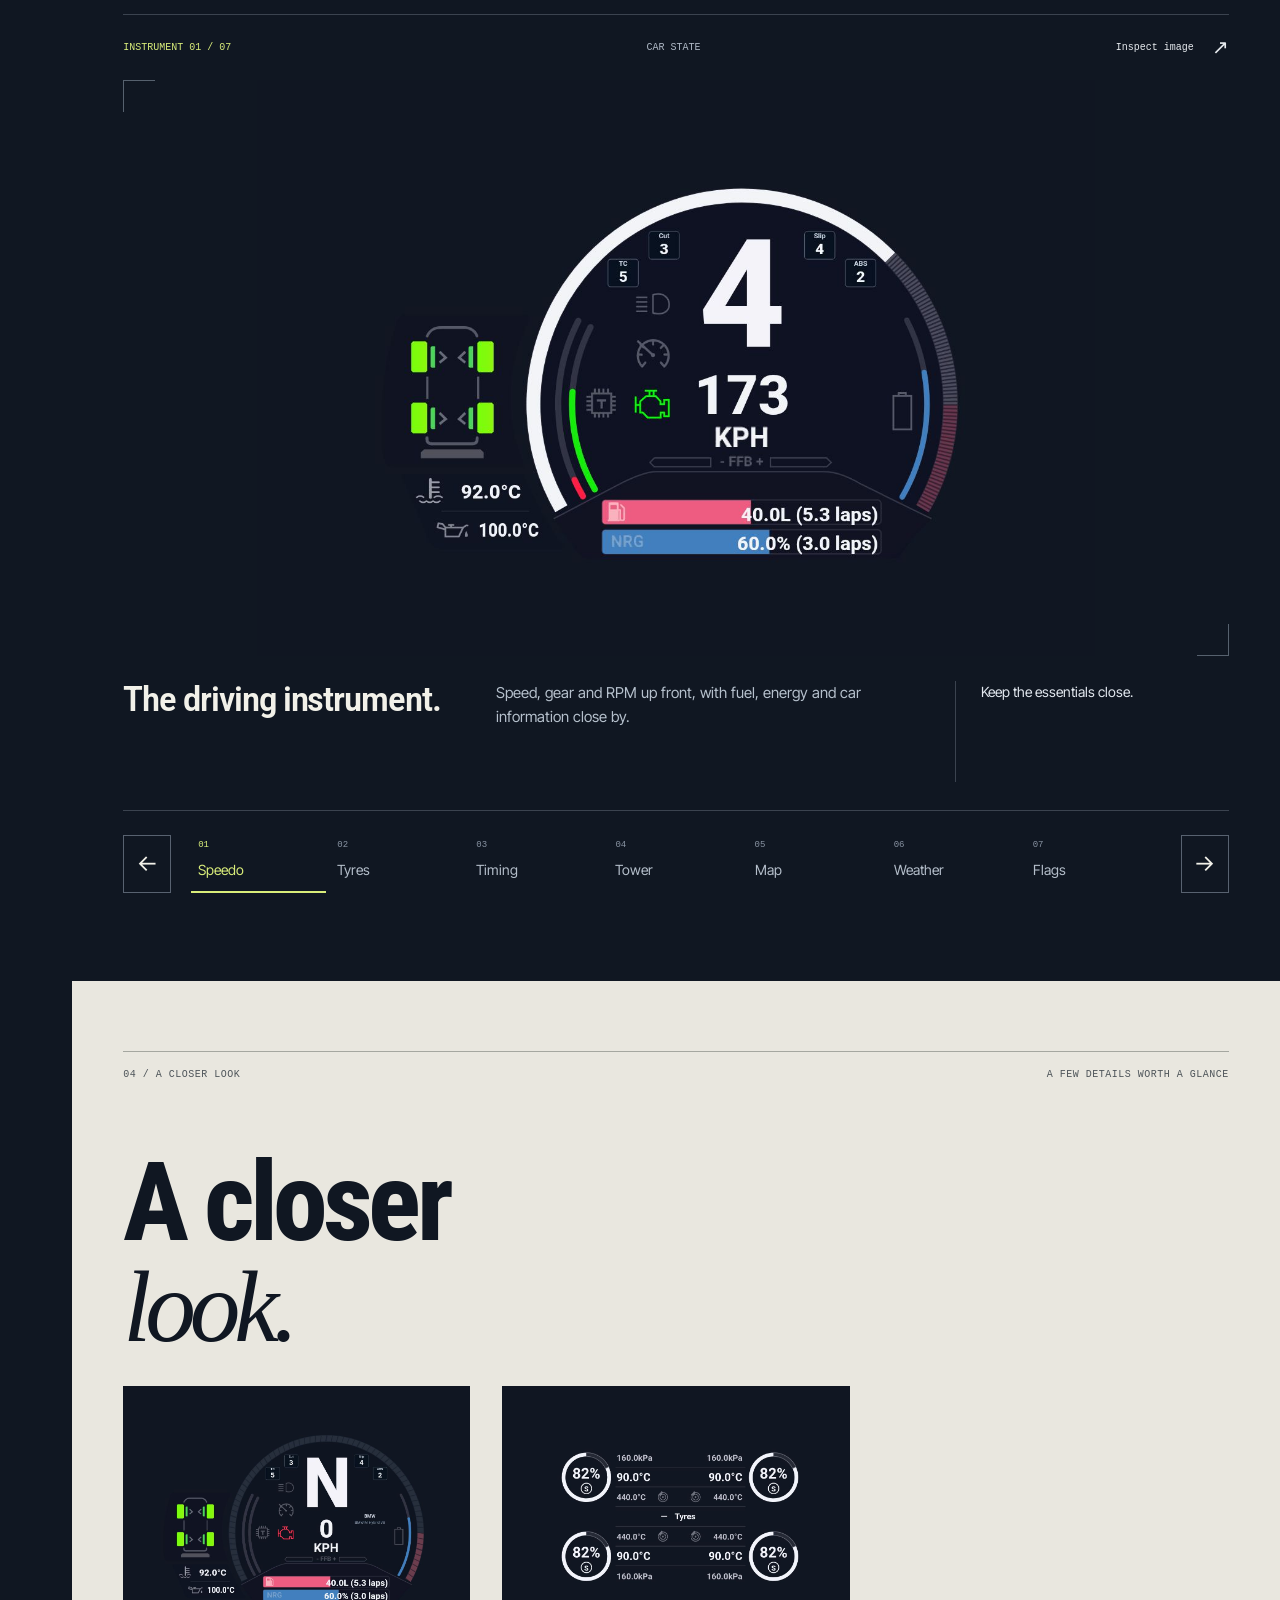
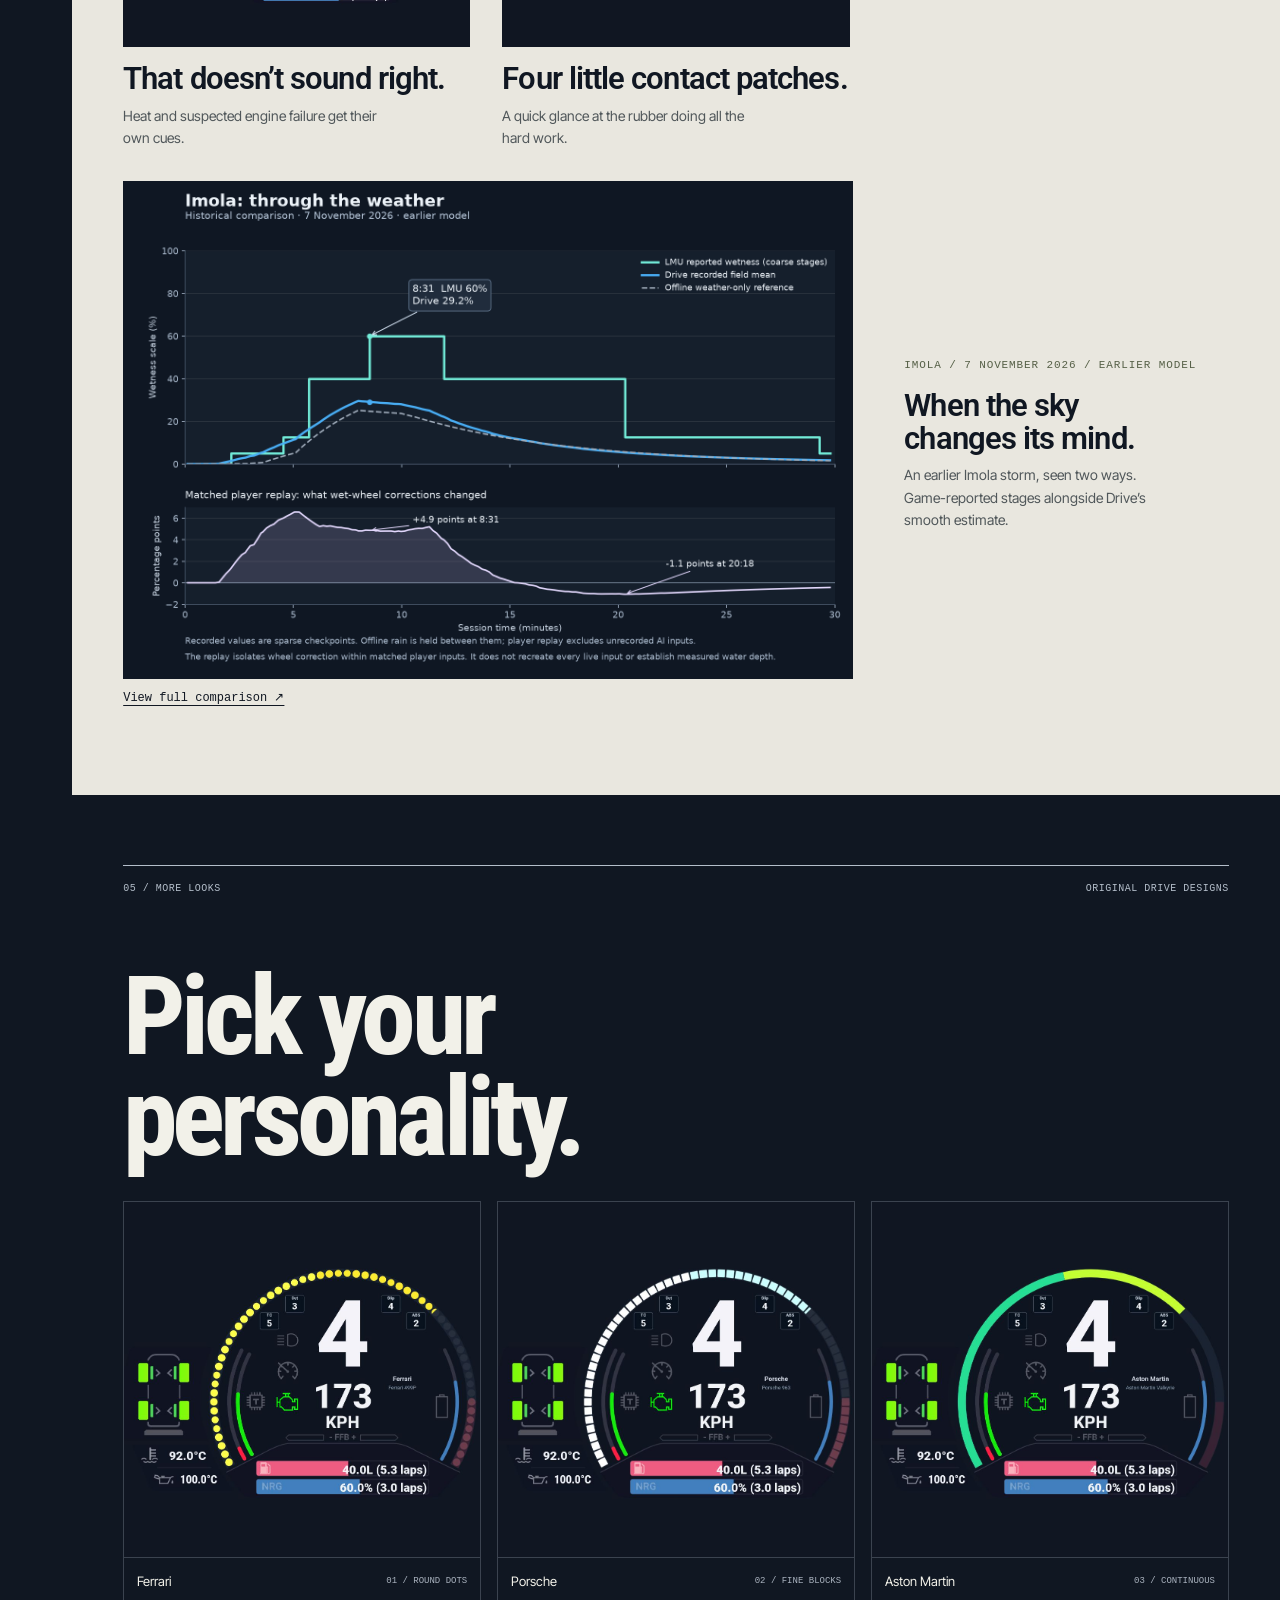
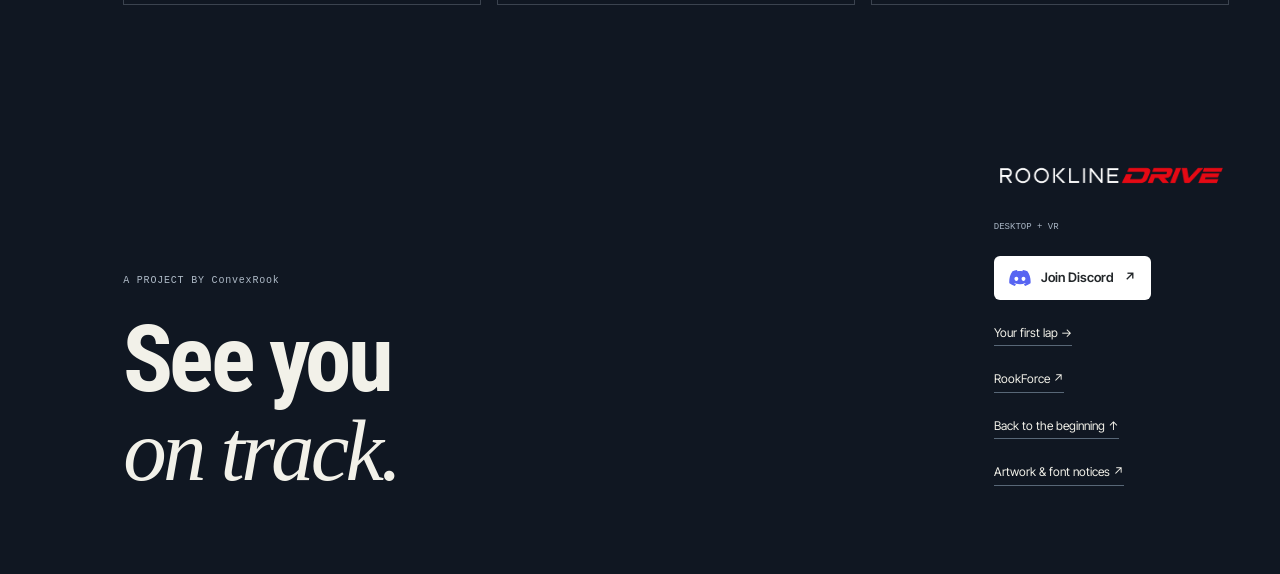
==== commit ab2e3ff1: "Update Drive 0.6.44 download and session review guide" ====
--- a/index.html
+++ b/index.html
@@ -28,7 +28,7 @@
 </header>
 <main id="main">
 <section class="opening" id="overview" aria-labelledby="opening-title">
-<div class="opening-meta"><span>VR + DESKTOP HUD</span><span>BY ConvexRook / 0.6.43</span></div>
+<div class="opening-meta"><span>VR + DESKTOP HUD</span><span>BY ConvexRook / 0.6.44</span></div>
 <h1 class="opening-title" id="opening-title">DRIVE<span class="title-mark">/ HUD</span></h1>
 <div class="opening-subtitle"><span>LE MANS ULTIMATE</span><span>MAKE YOURSELF AT HOME.</span></div>
 <div class="opening-composition">
@@ -44,8 +44,8 @@
 
 
 <section class="drive-download" id="download-drive" aria-labelledby="drive-download-title">
-<div><span class="micro">DRIVE 0.6.43 / WINDOWS X64</span><h3 id="drive-download-title">Your next lap awaits.</h3><p>Settle into Le Mans Ultimate with instruments that suit your car. Headset on or screen up—make yourself at home.</p></div>
-<div class="drive-download-actions"><a class="drive-download-button" href="https://github.com/convexrook2/Rookline-Drive-Releases/releases/download/v0.6.43/Rookline-Drive-Setup.exe">Take Drive for a spin <span aria-hidden="true">↗</span></a><a class="drive-tour-link" href="tour.html">New here? Take the tour →</a><a class="drive-release-notes" href="https://github.com/convexrook2/Rookline-Drive-Releases/releases/tag/v0.6.43">Release notes ↗</a><p>Unsigned Windows installer. Includes .NET. WebView2 is required; VR mode also requires SteamVR.</p></div>
+<div><span class="micro">DRIVE 0.6.44 / WINDOWS X64</span><h3 id="drive-download-title">Your next lap awaits.</h3><p>Settle into Le Mans Ultimate with instruments that suit your car. Headset on or screen up—make yourself at home.</p></div>
+<div class="drive-download-actions"><a class="drive-download-button" href="https://github.com/convexrook2/Rookline-Drive-Releases/releases/download/v0.6.44/Rookline-Drive-Setup.exe">Take Drive for a spin <span aria-hidden="true">↗</span></a><a class="drive-tour-link" href="tour.html">New here? Take the tour →</a><a class="drive-release-notes" href="https://github.com/convexrook2/Rookline-Drive-Releases/releases/tag/v0.6.44">Release notes ↗</a><p>Unsigned Windows installer. Includes .NET. WebView2 is required; VR mode also requires SteamVR.</p></div>
 </section>
 <section class="release-hud chapter" id="live-hud" aria-labelledby="live-hud-title">
 <div class="chapter-heading"><span>THE DRIVING VIEW</span><span>LONG BEACH</span></div>
@@ -176,6 +176,6 @@
 <footer class="case-footer"><div><span class="micro">A PROJECT BY ConvexRook</span><p>See you <br><em>on track.</em></p></div><div class="footer-meta"><img src="assets/drive-wordmark.png" width="1077" height="110" alt="Rookline Drive"><span>DESKTOP + VR</span><a class="discord-link" href="https://discord.gg/UPVYArKnkH" target="_blank" rel="noopener noreferrer" aria-label="Join Rook Driving Suite Community on Discord (opens in a new tab)"><img src="assets/discord-mark.svg" width="22" height="17" alt="" aria-hidden="true">Join Discord<span aria-hidden="true">↗</span></a><a href="tour.html">Your first lap →</a><a href="https://convexrook2.github.io/RookForce-Site/">RookForce ↗</a><a href="#overview">Back to the beginning ↑</a><a href="notices.html">Artwork &amp; font notices ↗</a></div></footer>
 </main>
 
-<dialog class="index-dialog" id="index-dialog" aria-labelledby="index-title"><div class="index-top"><span id="index-title" class="micro">TAKE A LOOK AROUND</span><button id="close-index" aria-label="Close chapter index">Close ×</button></div><nav aria-label="Full chapter index"><a href="#overview"><span>00</span>Welcome aboard<i>↗</i></a><a href="#download-drive"><span>0.6.43</span>Download Drive<i>↗</i></a><a href="#desktop-hud"><span>DESKTOP</span>A new view<i>↗</i></a><a href="#track-wetness"><span>MAP</span>Track wetness<i>↗</i></a><a href="#improvements"><span>01</span>What Drive adds<i>↗</i></a><a href="#reference"><span>02</span>Familiar by design<i>↗</i></a><a href="#instruments"><span>03</span>The instruments<i>↗</i></a><a href="#research"><span>04</span>A closer look<i>↗</i></a><a href="#accomplishments"><span>05</span>More looks<i>↗</i></a></nav><p>YOUR CAR. YOUR COCKPIT.</p></dialog>
+<dialog class="index-dialog" id="index-dialog" aria-labelledby="index-title"><div class="index-top"><span id="index-title" class="micro">TAKE A LOOK AROUND</span><button id="close-index" aria-label="Close chapter index">Close ×</button></div><nav aria-label="Full chapter index"><a href="#overview"><span>00</span>Welcome aboard<i>↗</i></a><a href="#download-drive"><span>0.6.44</span>Download Drive<i>↗</i></a><a href="#desktop-hud"><span>DESKTOP</span>A new view<i>↗</i></a><a href="#track-wetness"><span>MAP</span>Track wetness<i>↗</i></a><a href="#improvements"><span>01</span>What Drive adds<i>↗</i></a><a href="#reference"><span>02</span>Familiar by design<i>↗</i></a><a href="#instruments"><span>03</span>The instruments<i>↗</i></a><a href="#research"><span>04</span>A closer look<i>↗</i></a><a href="#accomplishments"><span>05</span>More looks<i>↗</i></a></nav><p>YOUR CAR. YOUR COCKPIT.</p></dialog>
 <dialog class="image-dialog" id="image-dialog" aria-labelledby="image-title"><div class="image-dialog-top"><span class="micro" id="image-title">THE DRIVING INSTRUMENT</span><button id="close-image" aria-label="Close screenshot">Close ×</button></div><img id="dialog-image" src="assets/speedo.jpg" alt=""><p id="dialog-caption">Speedo</p></dialog>
 </body></html>
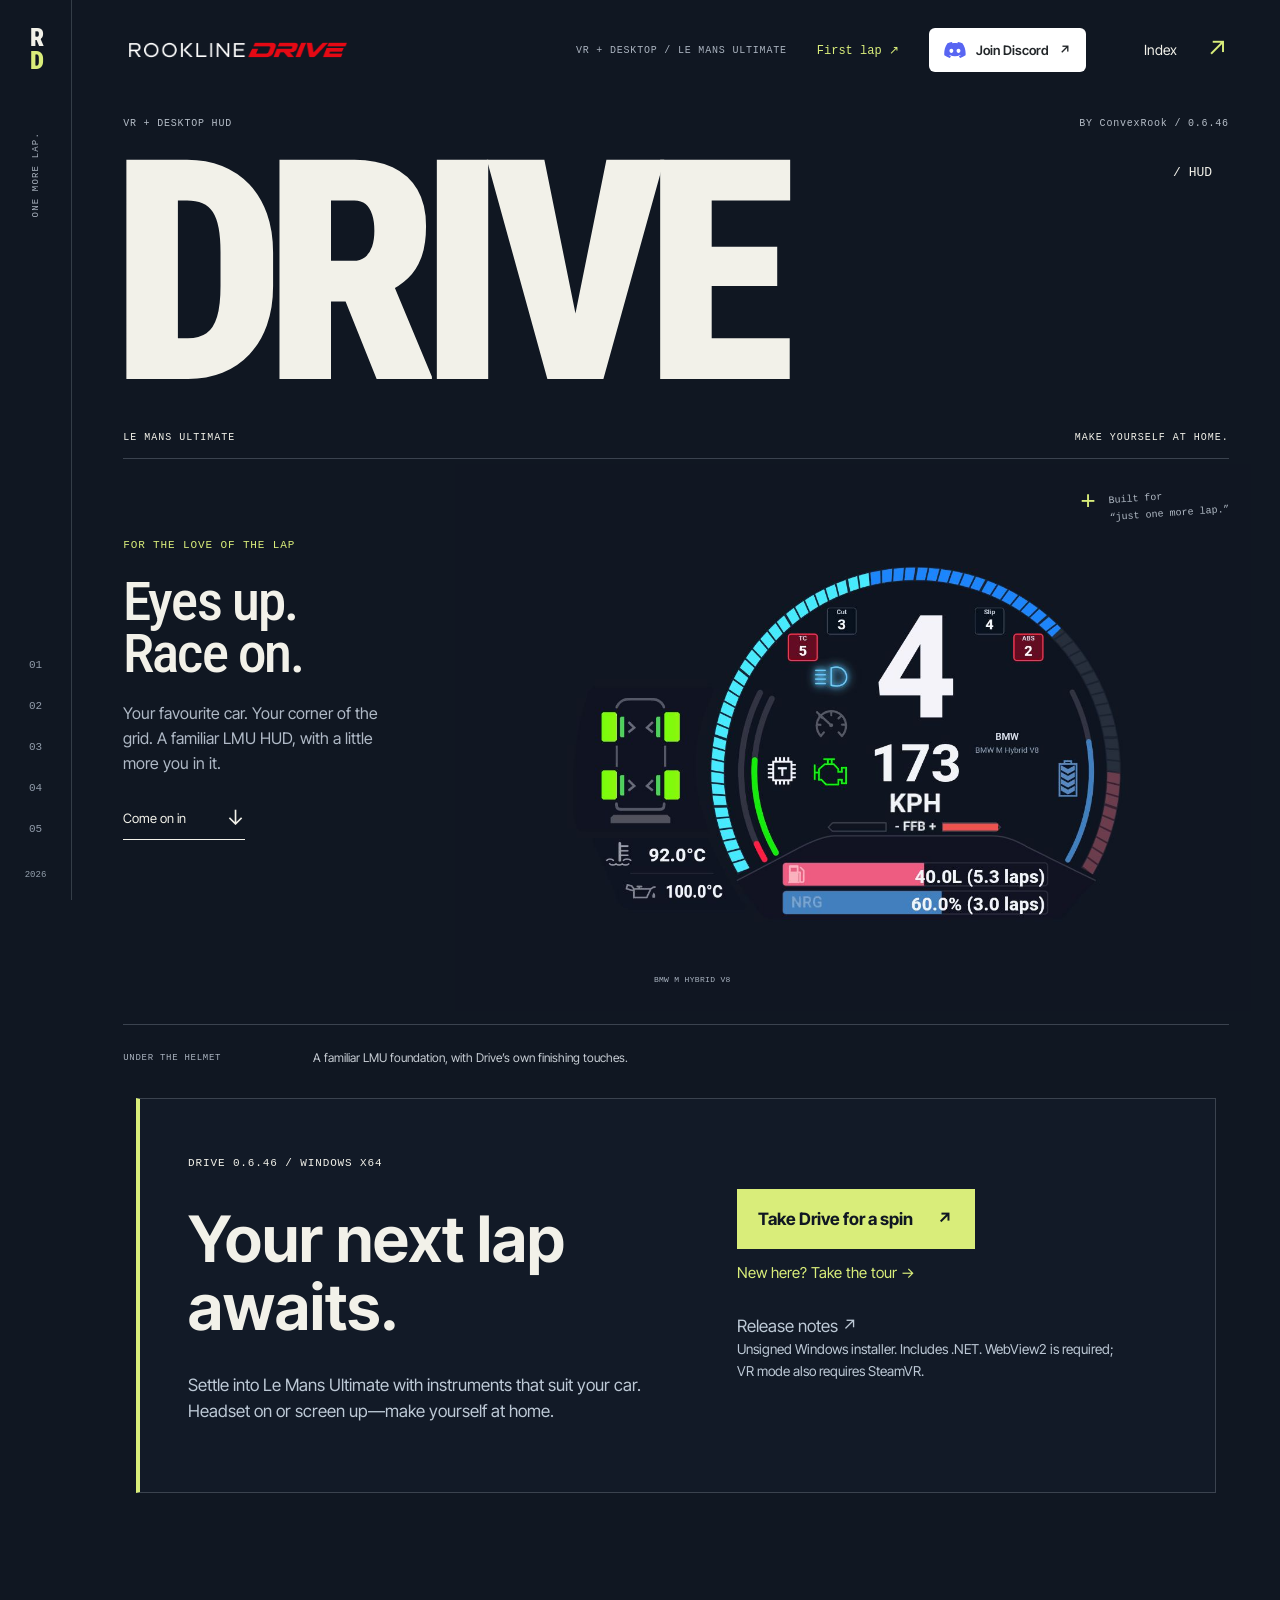
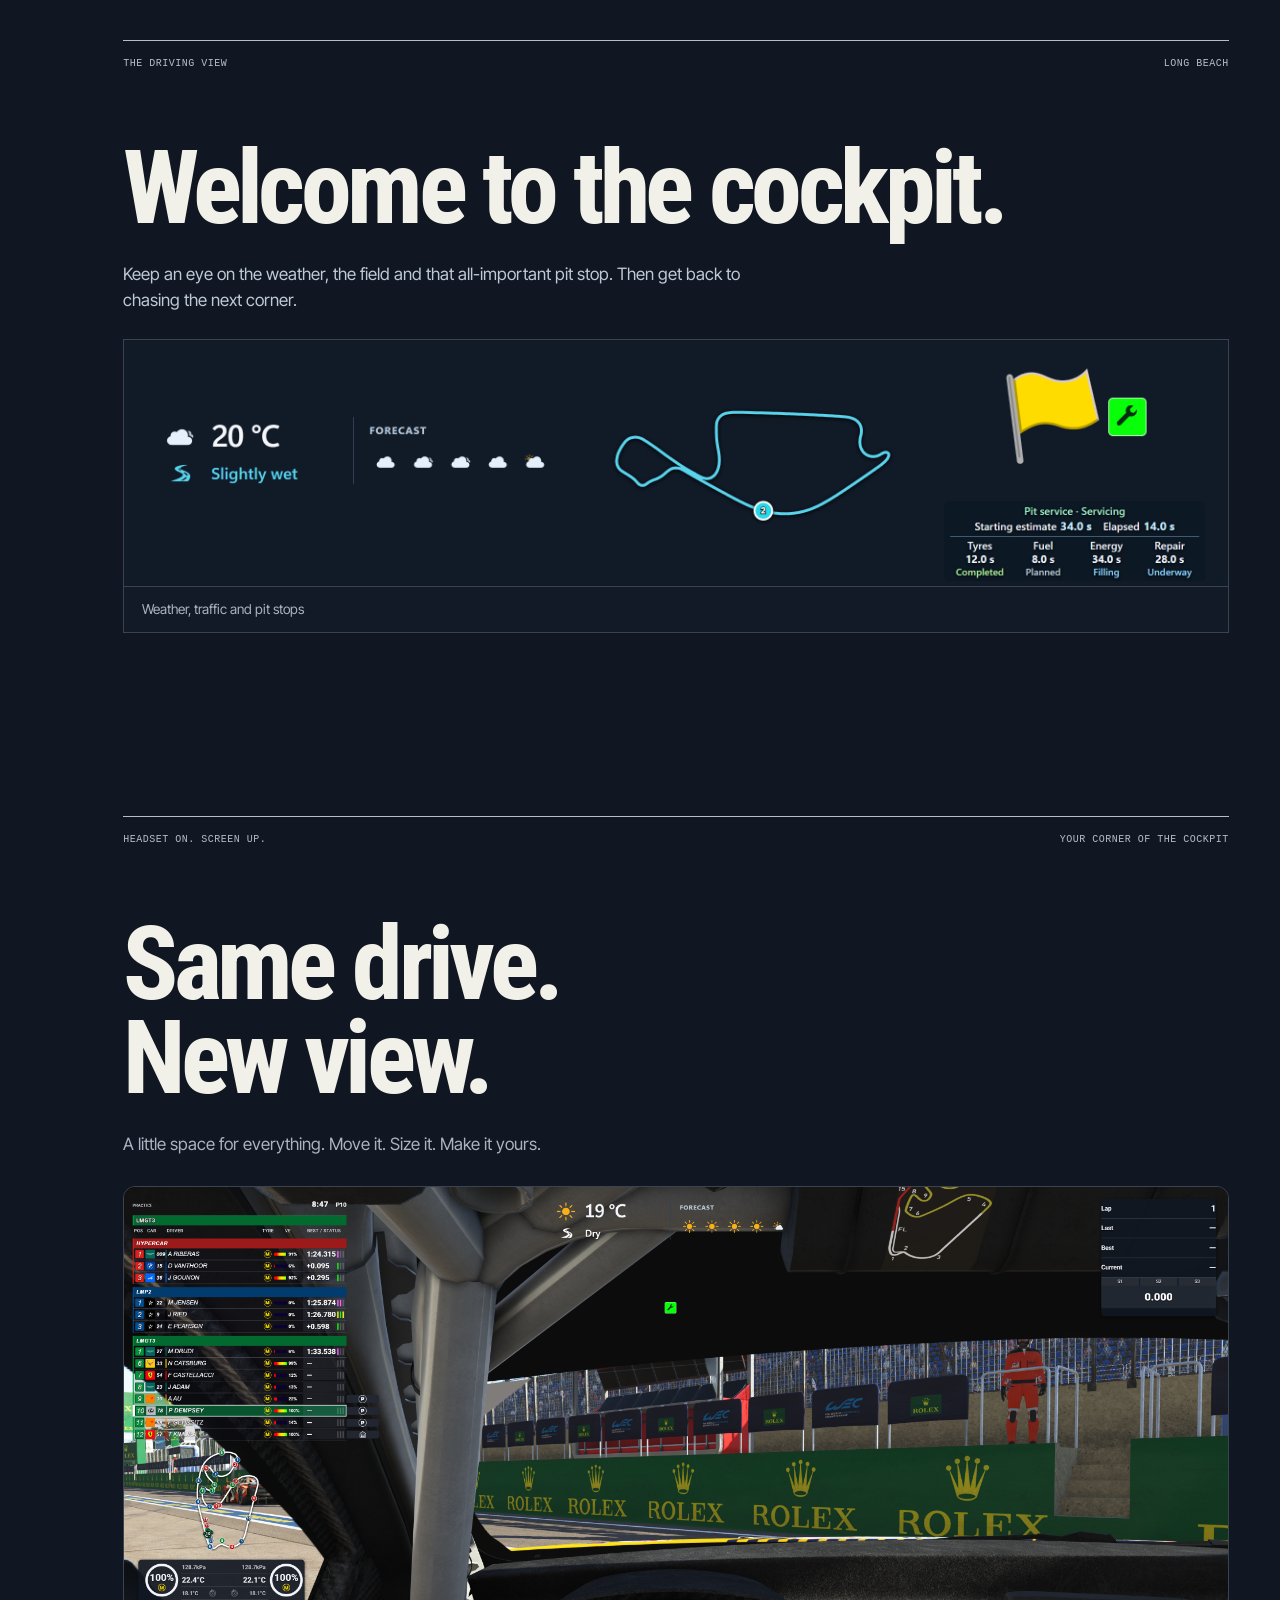
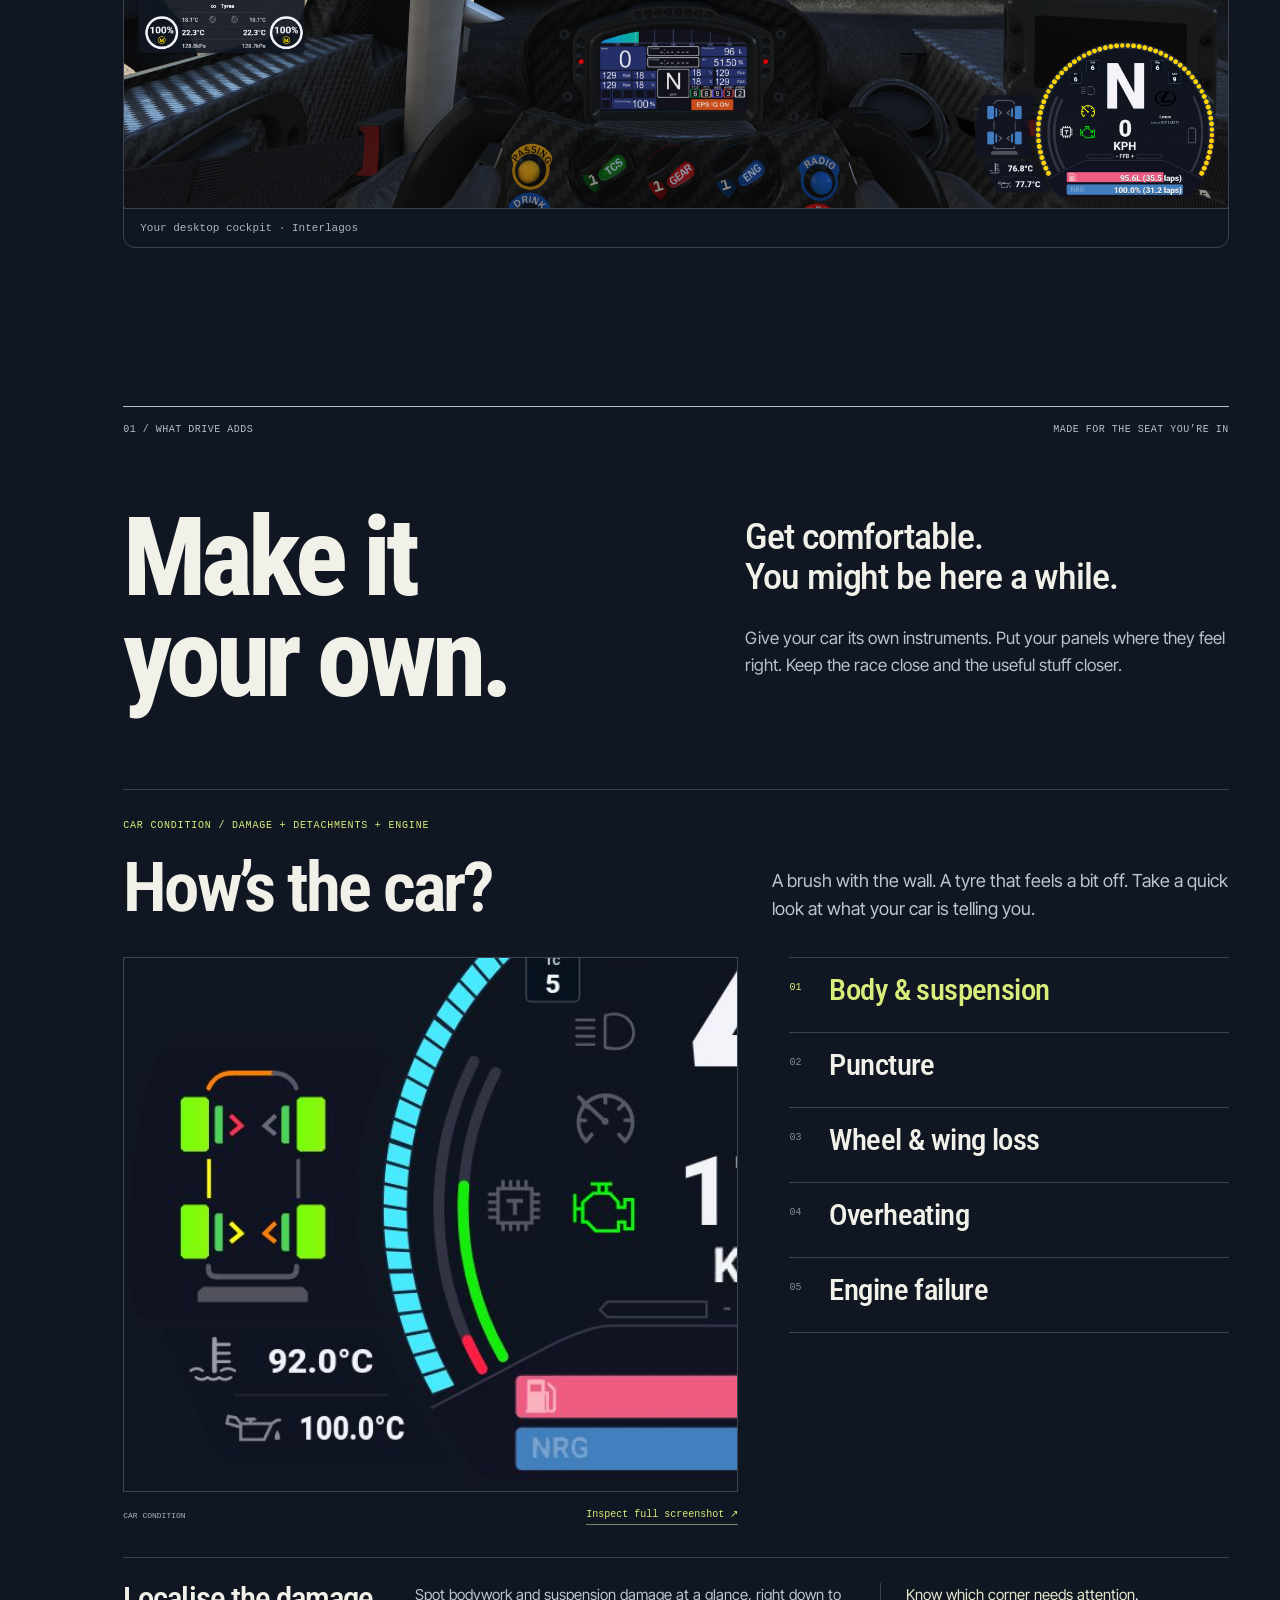
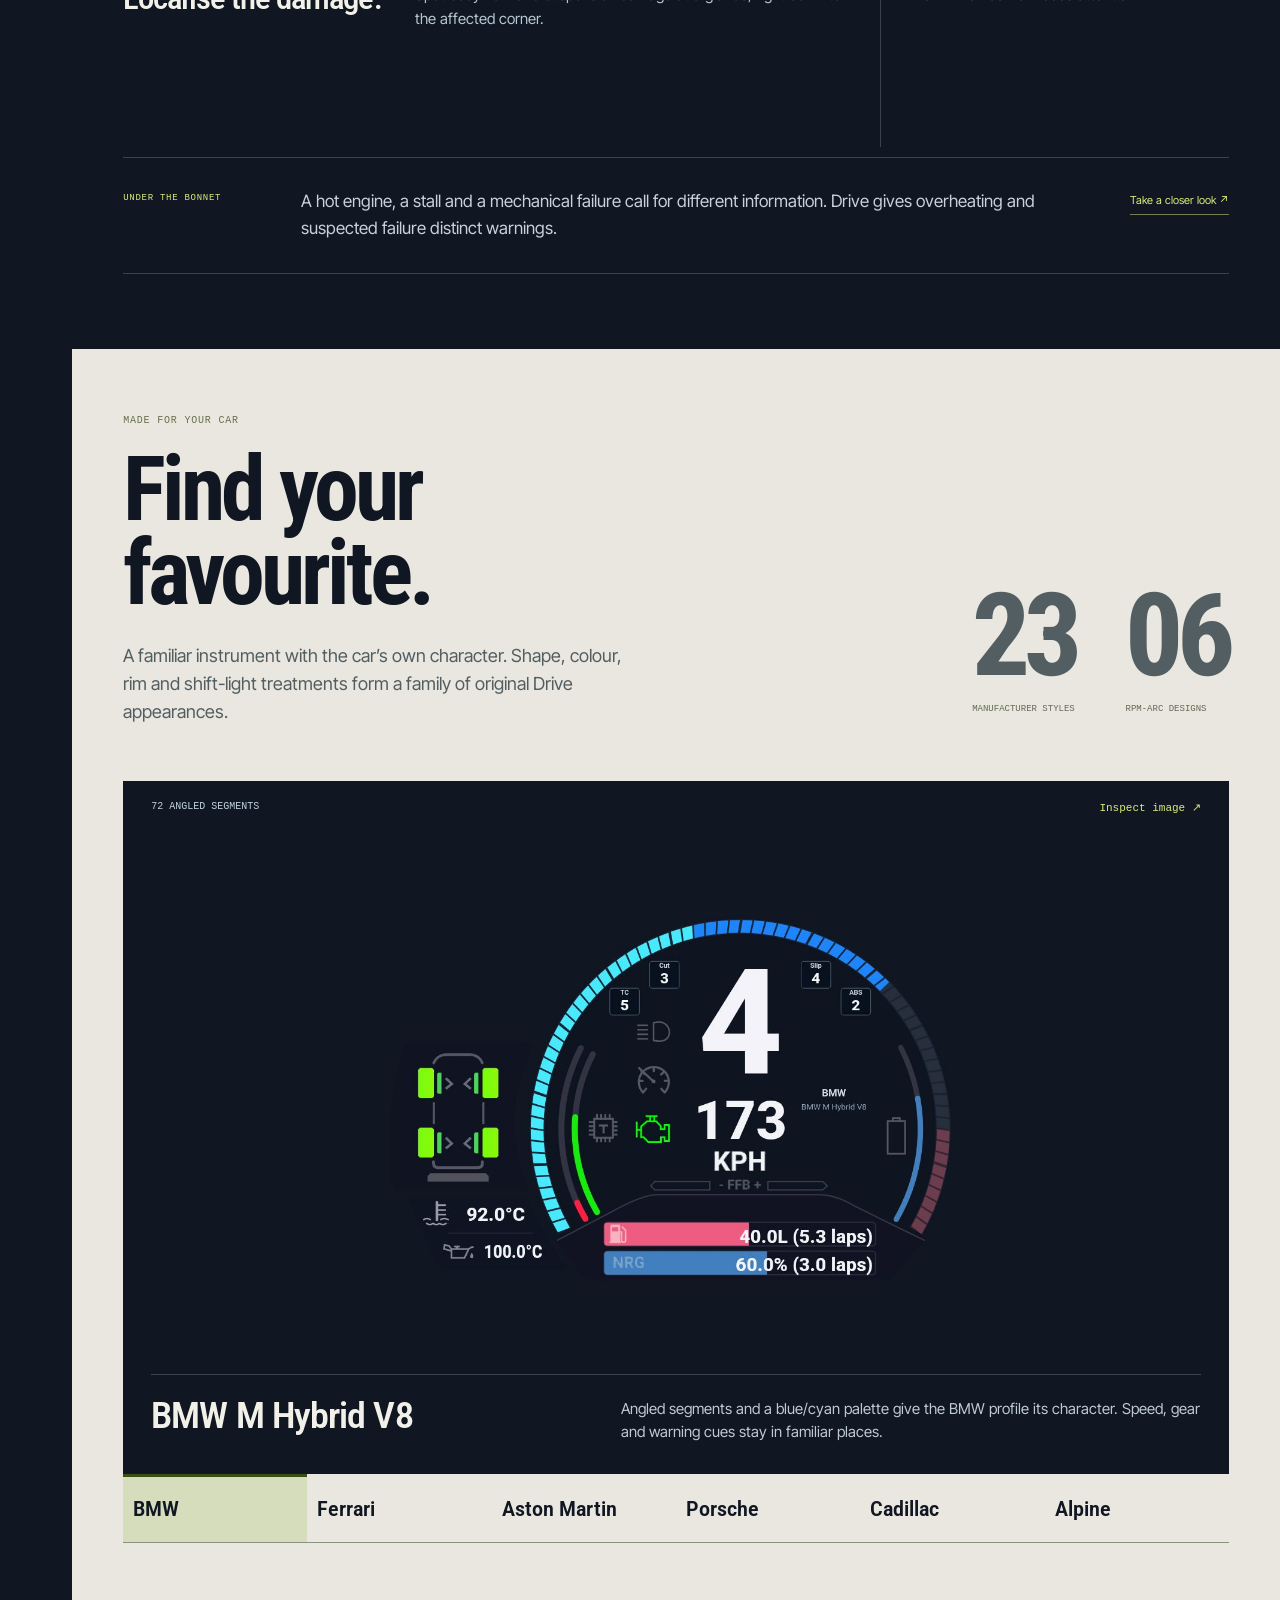
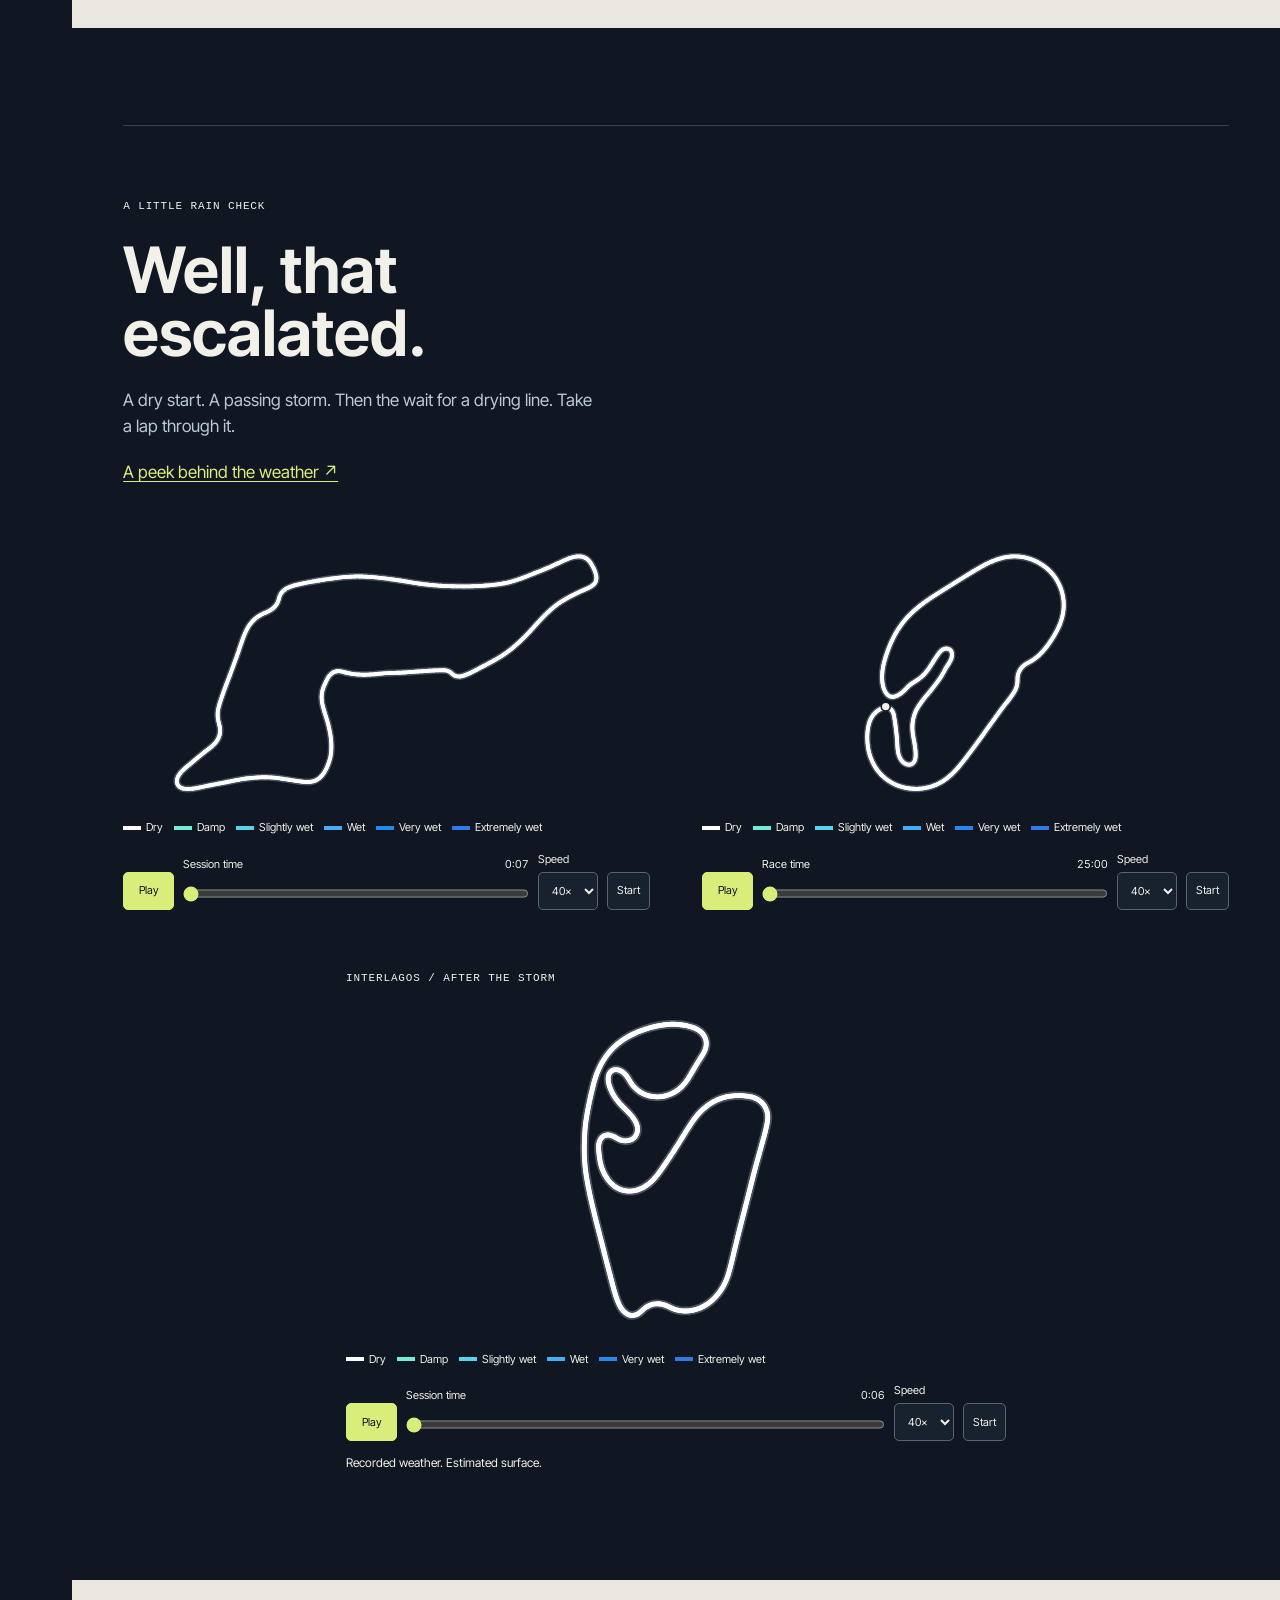
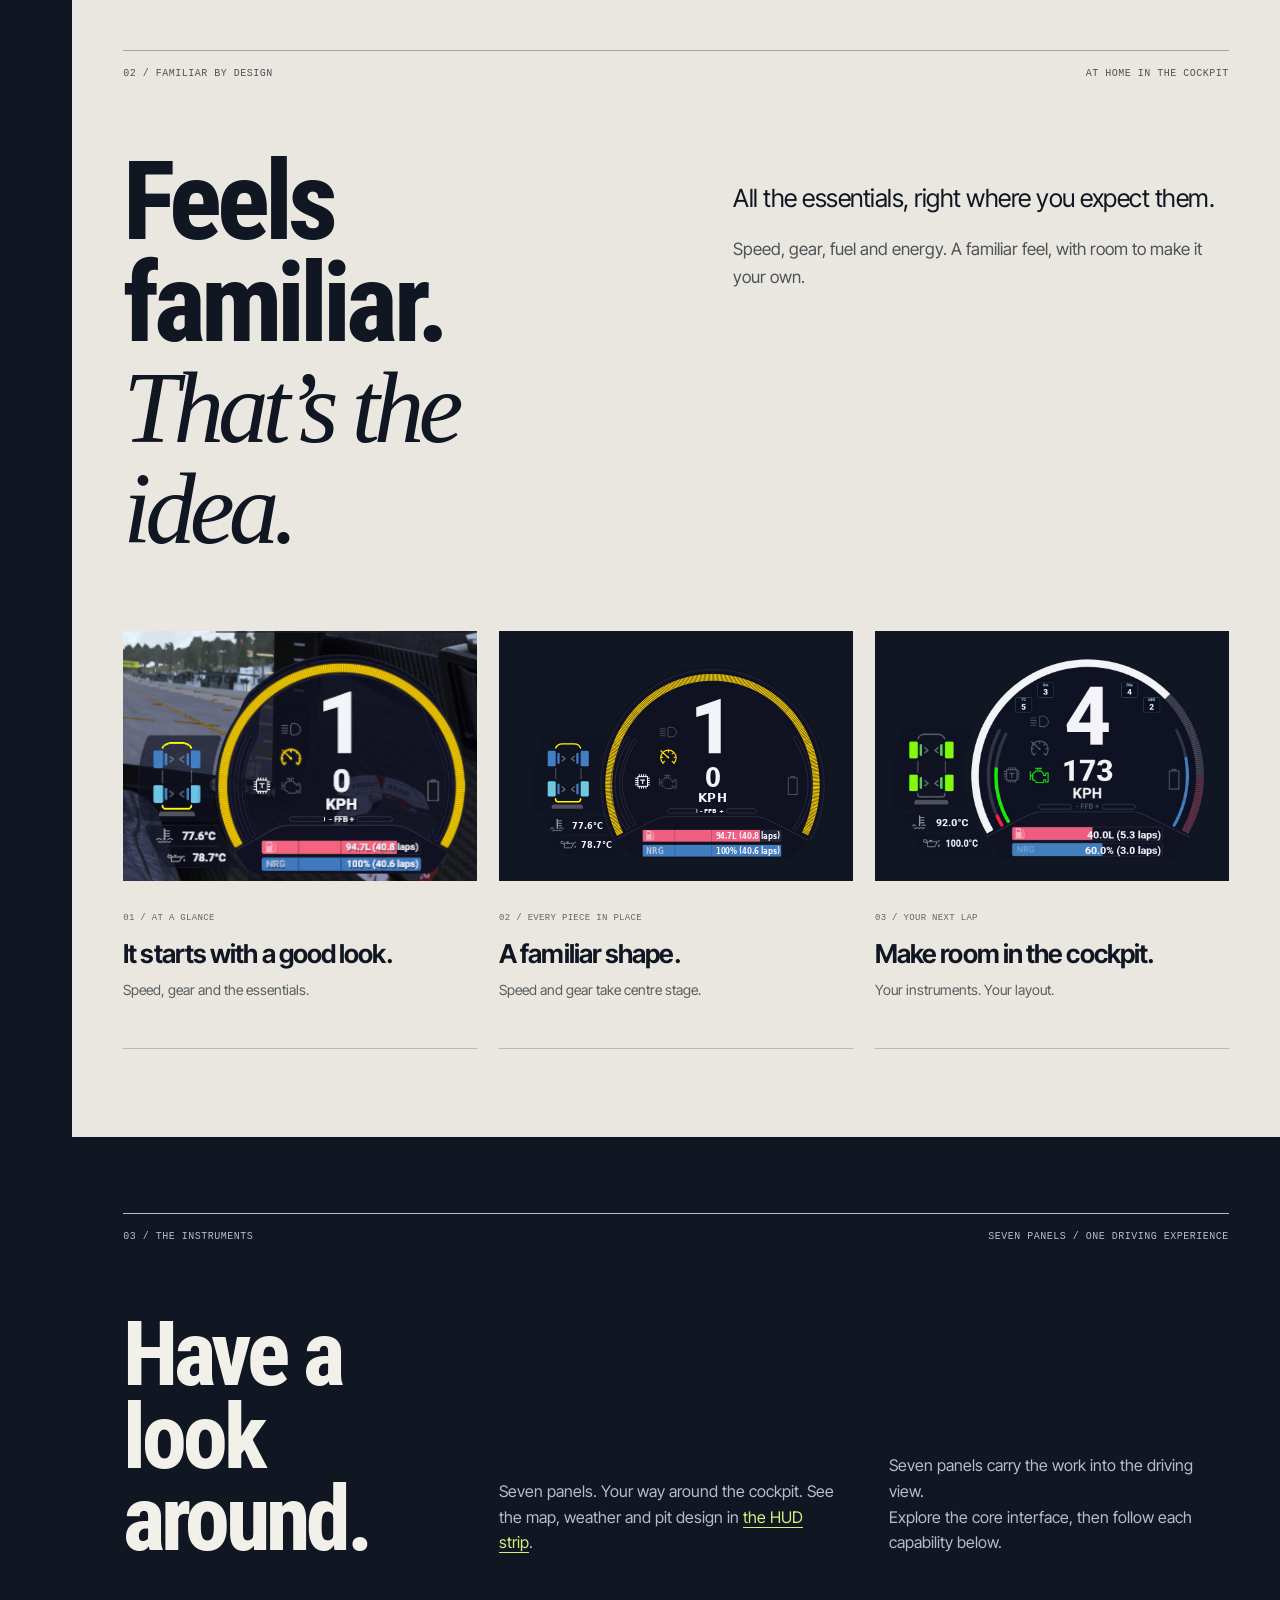
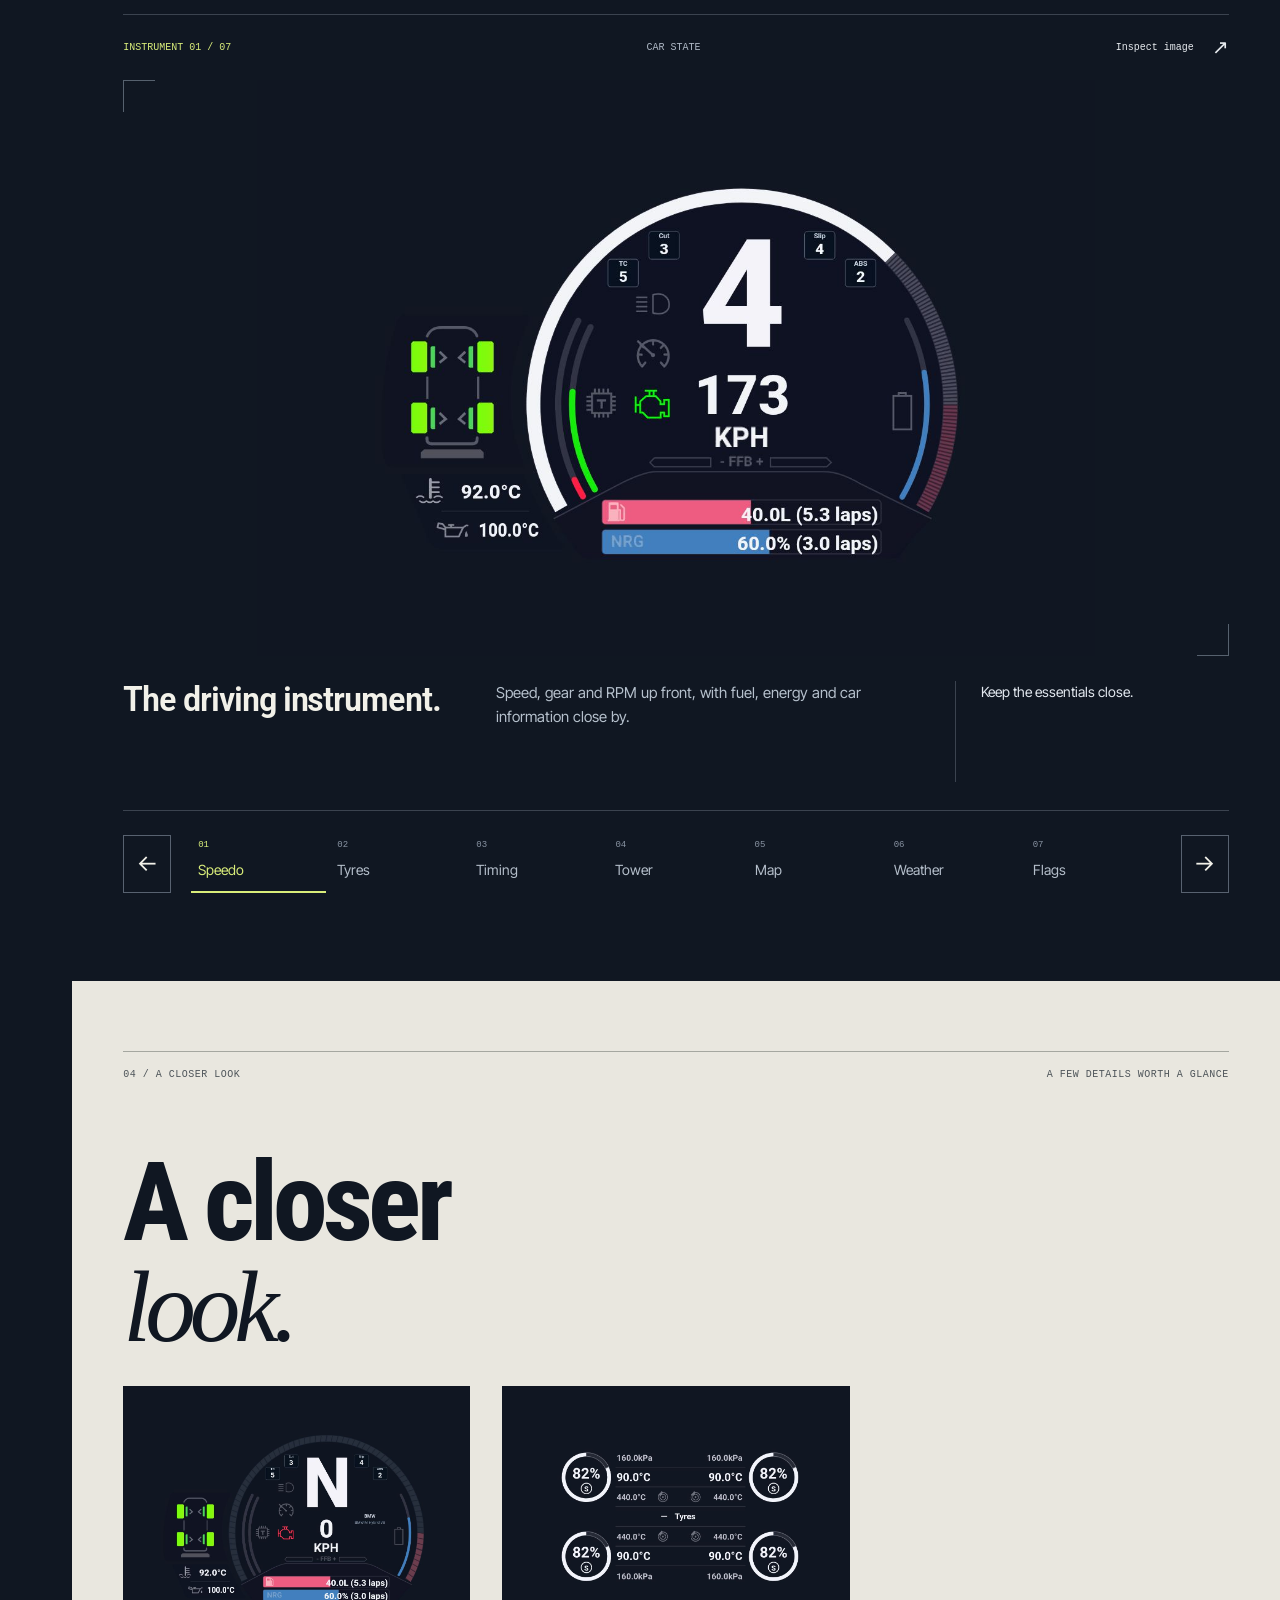
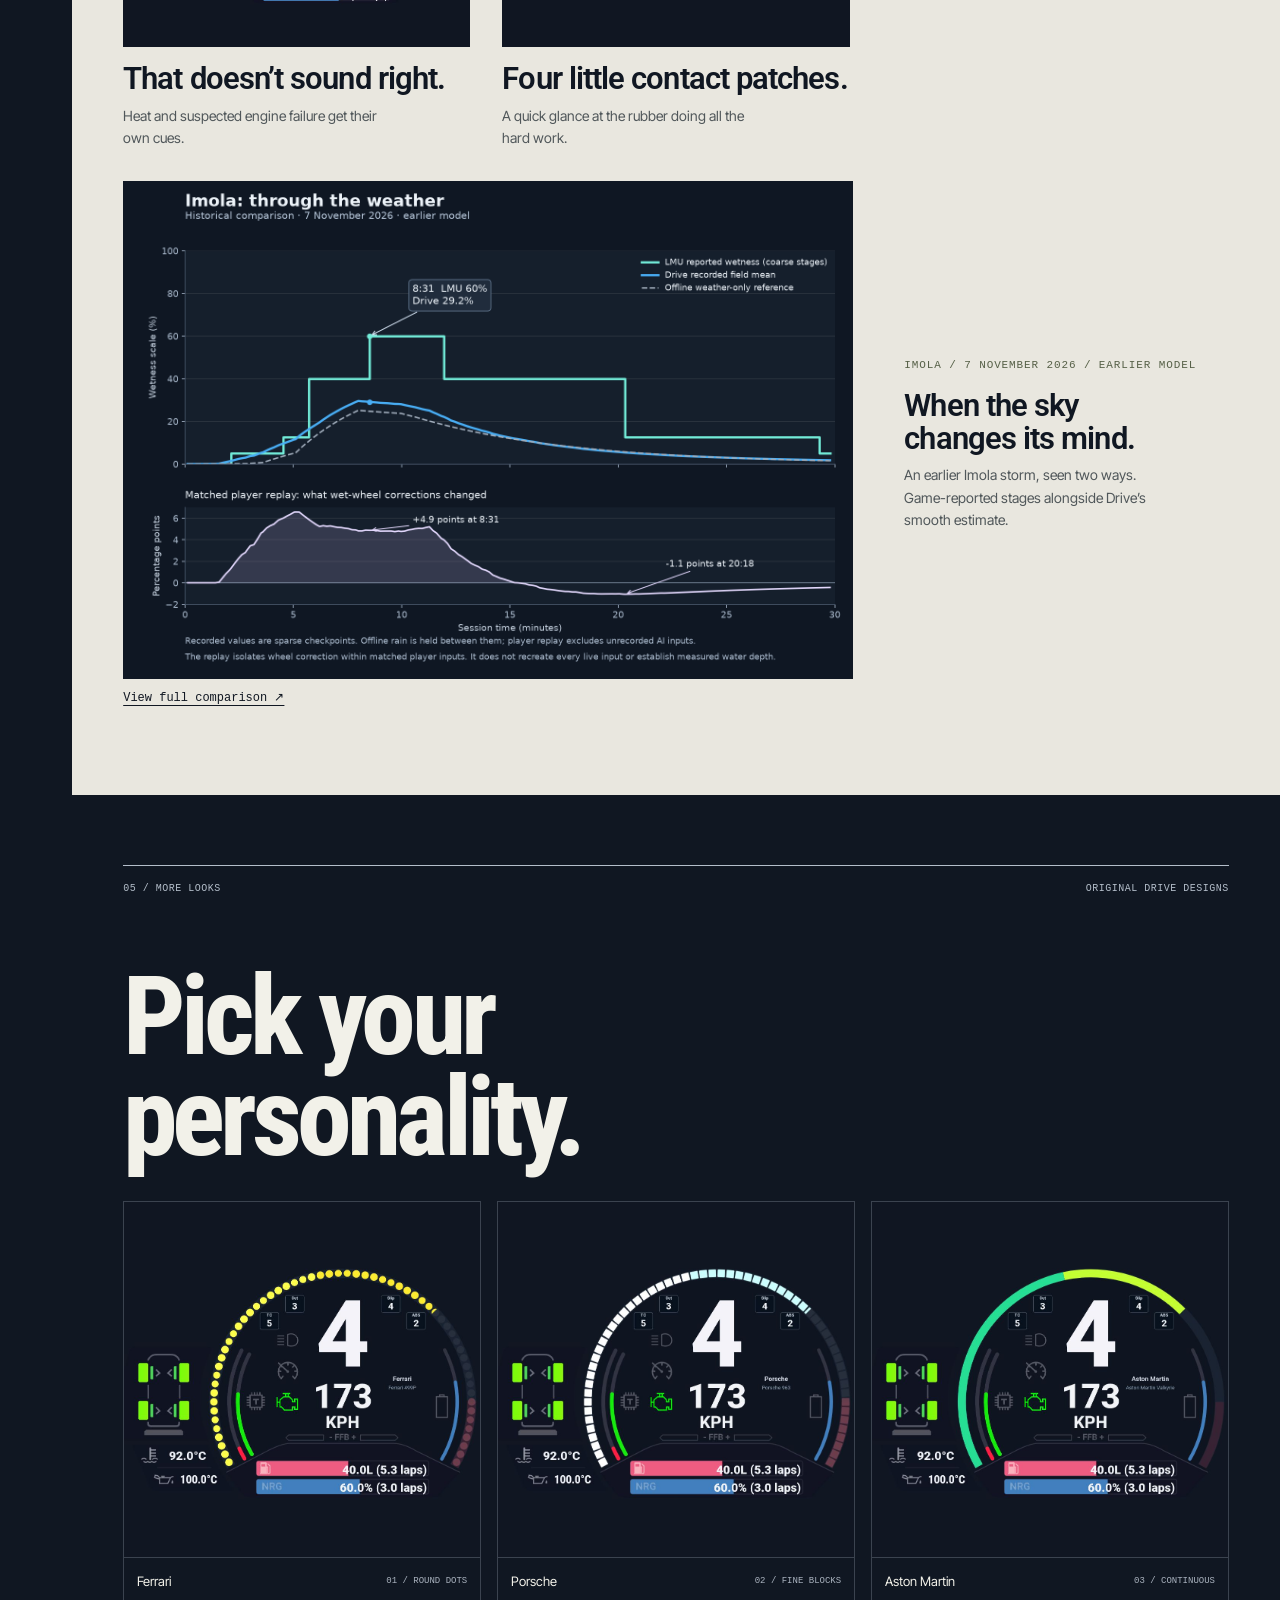
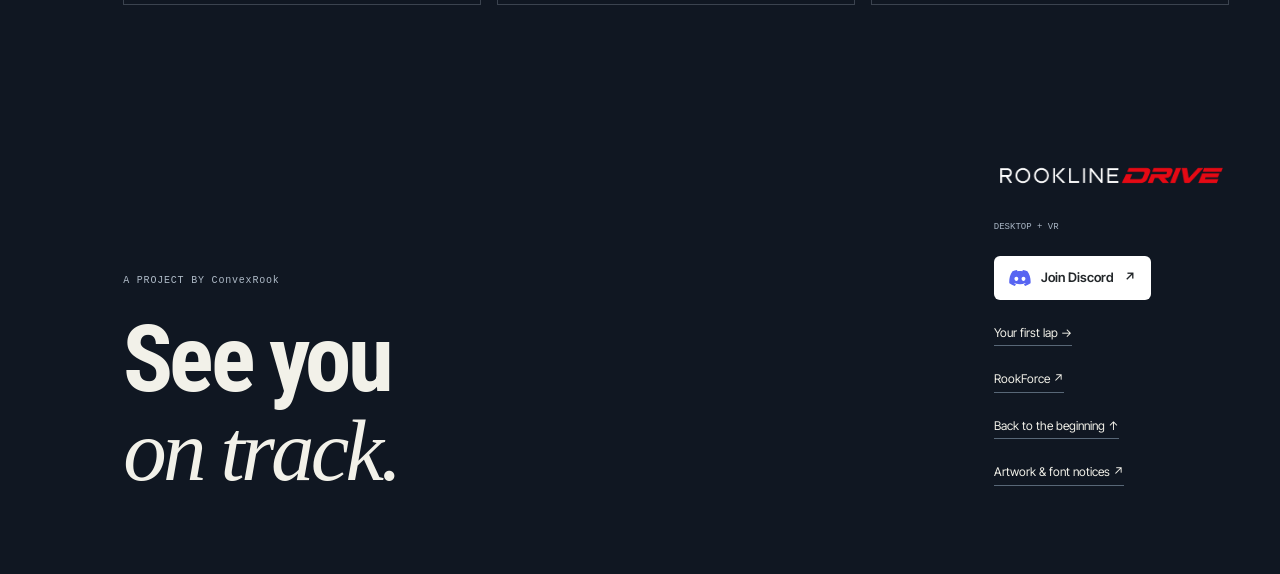
==== commit 598abaef: "Update Drive download and release links to 0.6.46" ====
--- a/index.html
+++ b/index.html
@@ -28,7 +28,7 @@
 </header>
 <main id="main">
 <section class="opening" id="overview" aria-labelledby="opening-title">
-<div class="opening-meta"><span>VR + DESKTOP HUD</span><span>BY ConvexRook / 0.6.44</span></div>
+<div class="opening-meta"><span>VR + DESKTOP HUD</span><span>BY ConvexRook / 0.6.46</span></div>
 <h1 class="opening-title" id="opening-title">DRIVE<span class="title-mark">/ HUD</span></h1>
 <div class="opening-subtitle"><span>LE MANS ULTIMATE</span><span>MAKE YOURSELF AT HOME.</span></div>
 <div class="opening-composition">
@@ -44,8 +44,8 @@
 
 
 <section class="drive-download" id="download-drive" aria-labelledby="drive-download-title">
-<div><span class="micro">DRIVE 0.6.44 / WINDOWS X64</span><h3 id="drive-download-title">Your next lap awaits.</h3><p>Settle into Le Mans Ultimate with instruments that suit your car. Headset on or screen up—make yourself at home.</p></div>
-<div class="drive-download-actions"><a class="drive-download-button" href="https://github.com/convexrook2/Rookline-Drive-Releases/releases/download/v0.6.44/Rookline-Drive-Setup.exe">Take Drive for a spin <span aria-hidden="true">↗</span></a><a class="drive-tour-link" href="tour.html">New here? Take the tour →</a><a class="drive-release-notes" href="https://github.com/convexrook2/Rookline-Drive-Releases/releases/tag/v0.6.44">Release notes ↗</a><p>Unsigned Windows installer. Includes .NET. WebView2 is required; VR mode also requires SteamVR.</p></div>
+<div><span class="micro">DRIVE 0.6.46 / WINDOWS X64</span><h3 id="drive-download-title">Your next lap awaits.</h3><p>Settle into Le Mans Ultimate with instruments that suit your car. Headset on or screen up—make yourself at home.</p></div>
+<div class="drive-download-actions"><a class="drive-download-button" href="https://github.com/convexrook2/Rookline-Drive-Releases/releases/download/v0.6.46/Rookline-Drive-Setup.exe">Take Drive for a spin <span aria-hidden="true">↗</span></a><a class="drive-tour-link" href="tour.html">New here? Take the tour →</a><a class="drive-release-notes" href="https://github.com/convexrook2/Rookline-Drive-Releases/releases/tag/v0.6.46">Release notes ↗</a><p>Unsigned Windows installer. Includes .NET. WebView2 is required; VR mode also requires SteamVR.</p></div>
 </section>
 <section class="release-hud chapter" id="live-hud" aria-labelledby="live-hud-title">
 <div class="chapter-heading"><span>THE DRIVING VIEW</span><span>LONG BEACH</span></div>
@@ -176,6 +176,6 @@
 <footer class="case-footer"><div><span class="micro">A PROJECT BY ConvexRook</span><p>See you <br><em>on track.</em></p></div><div class="footer-meta"><img src="assets/drive-wordmark.png" width="1077" height="110" alt="Rookline Drive"><span>DESKTOP + VR</span><a class="discord-link" href="https://discord.gg/UPVYArKnkH" target="_blank" rel="noopener noreferrer" aria-label="Join Rook Driving Suite Community on Discord (opens in a new tab)"><img src="assets/discord-mark.svg" width="22" height="17" alt="" aria-hidden="true">Join Discord<span aria-hidden="true">↗</span></a><a href="tour.html">Your first lap →</a><a href="https://convexrook2.github.io/RookForce-Site/">RookForce ↗</a><a href="#overview">Back to the beginning ↑</a><a href="notices.html">Artwork &amp; font notices ↗</a></div></footer>
 </main>
 
-<dialog class="index-dialog" id="index-dialog" aria-labelledby="index-title"><div class="index-top"><span id="index-title" class="micro">TAKE A LOOK AROUND</span><button id="close-index" aria-label="Close chapter index">Close ×</button></div><nav aria-label="Full chapter index"><a href="#overview"><span>00</span>Welcome aboard<i>↗</i></a><a href="#download-drive"><span>0.6.44</span>Download Drive<i>↗</i></a><a href="#desktop-hud"><span>DESKTOP</span>A new view<i>↗</i></a><a href="#track-wetness"><span>MAP</span>Track wetness<i>↗</i></a><a href="#improvements"><span>01</span>What Drive adds<i>↗</i></a><a href="#reference"><span>02</span>Familiar by design<i>↗</i></a><a href="#instruments"><span>03</span>The instruments<i>↗</i></a><a href="#research"><span>04</span>A closer look<i>↗</i></a><a href="#accomplishments"><span>05</span>More looks<i>↗</i></a></nav><p>YOUR CAR. YOUR COCKPIT.</p></dialog>
+<dialog class="index-dialog" id="index-dialog" aria-labelledby="index-title"><div class="index-top"><span id="index-title" class="micro">TAKE A LOOK AROUND</span><button id="close-index" aria-label="Close chapter index">Close ×</button></div><nav aria-label="Full chapter index"><a href="#overview"><span>00</span>Welcome aboard<i>↗</i></a><a href="#download-drive"><span>0.6.46</span>Download Drive<i>↗</i></a><a href="#desktop-hud"><span>DESKTOP</span>A new view<i>↗</i></a><a href="#track-wetness"><span>MAP</span>Track wetness<i>↗</i></a><a href="#improvements"><span>01</span>What Drive adds<i>↗</i></a><a href="#reference"><span>02</span>Familiar by design<i>↗</i></a><a href="#instruments"><span>03</span>The instruments<i>↗</i></a><a href="#research"><span>04</span>A closer look<i>↗</i></a><a href="#accomplishments"><span>05</span>More looks<i>↗</i></a></nav><p>YOUR CAR. YOUR COCKPIT.</p></dialog>
 <dialog class="image-dialog" id="image-dialog" aria-labelledby="image-title"><div class="image-dialog-top"><span class="micro" id="image-title">THE DRIVING INSTRUMENT</span><button id="close-image" aria-label="Close screenshot">Close ×</button></div><img id="dialog-image" src="assets/speedo.jpg" alt=""><p id="dialog-caption">Speedo</p></dialog>
 </body></html>
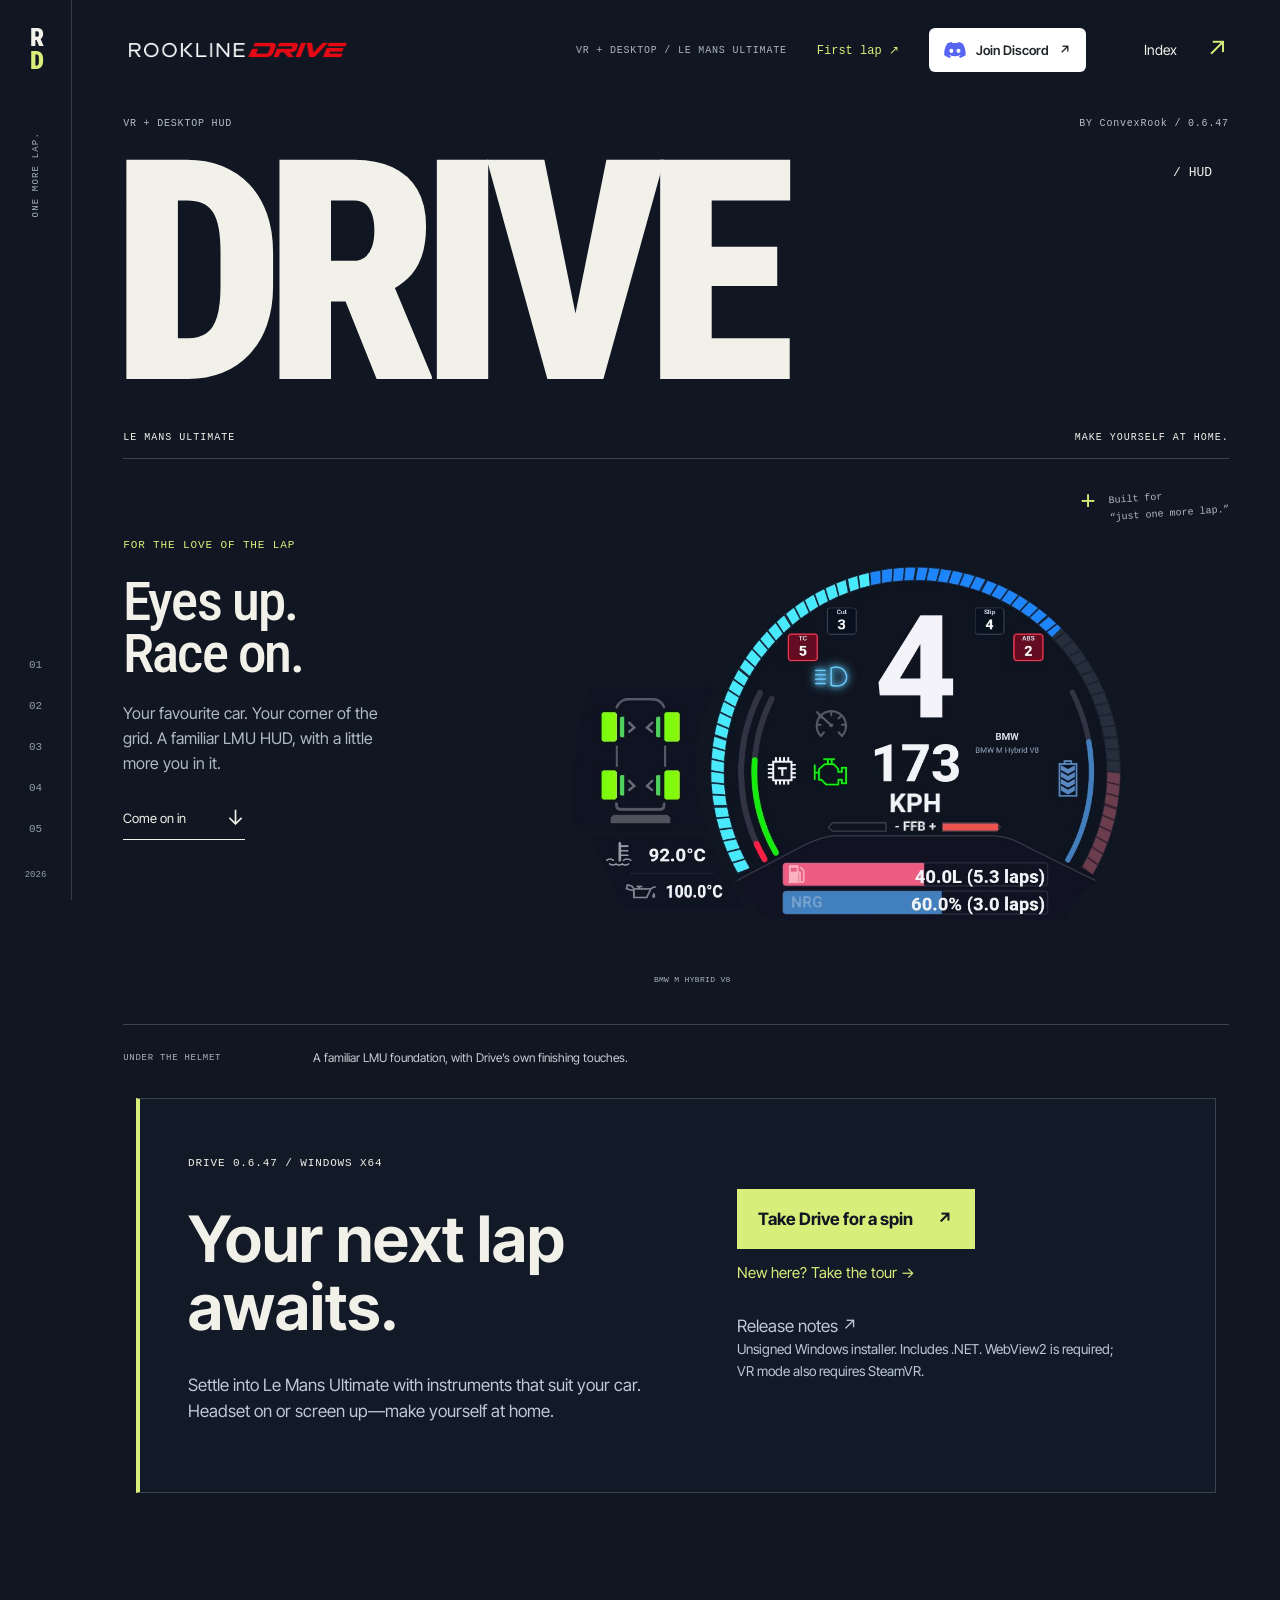
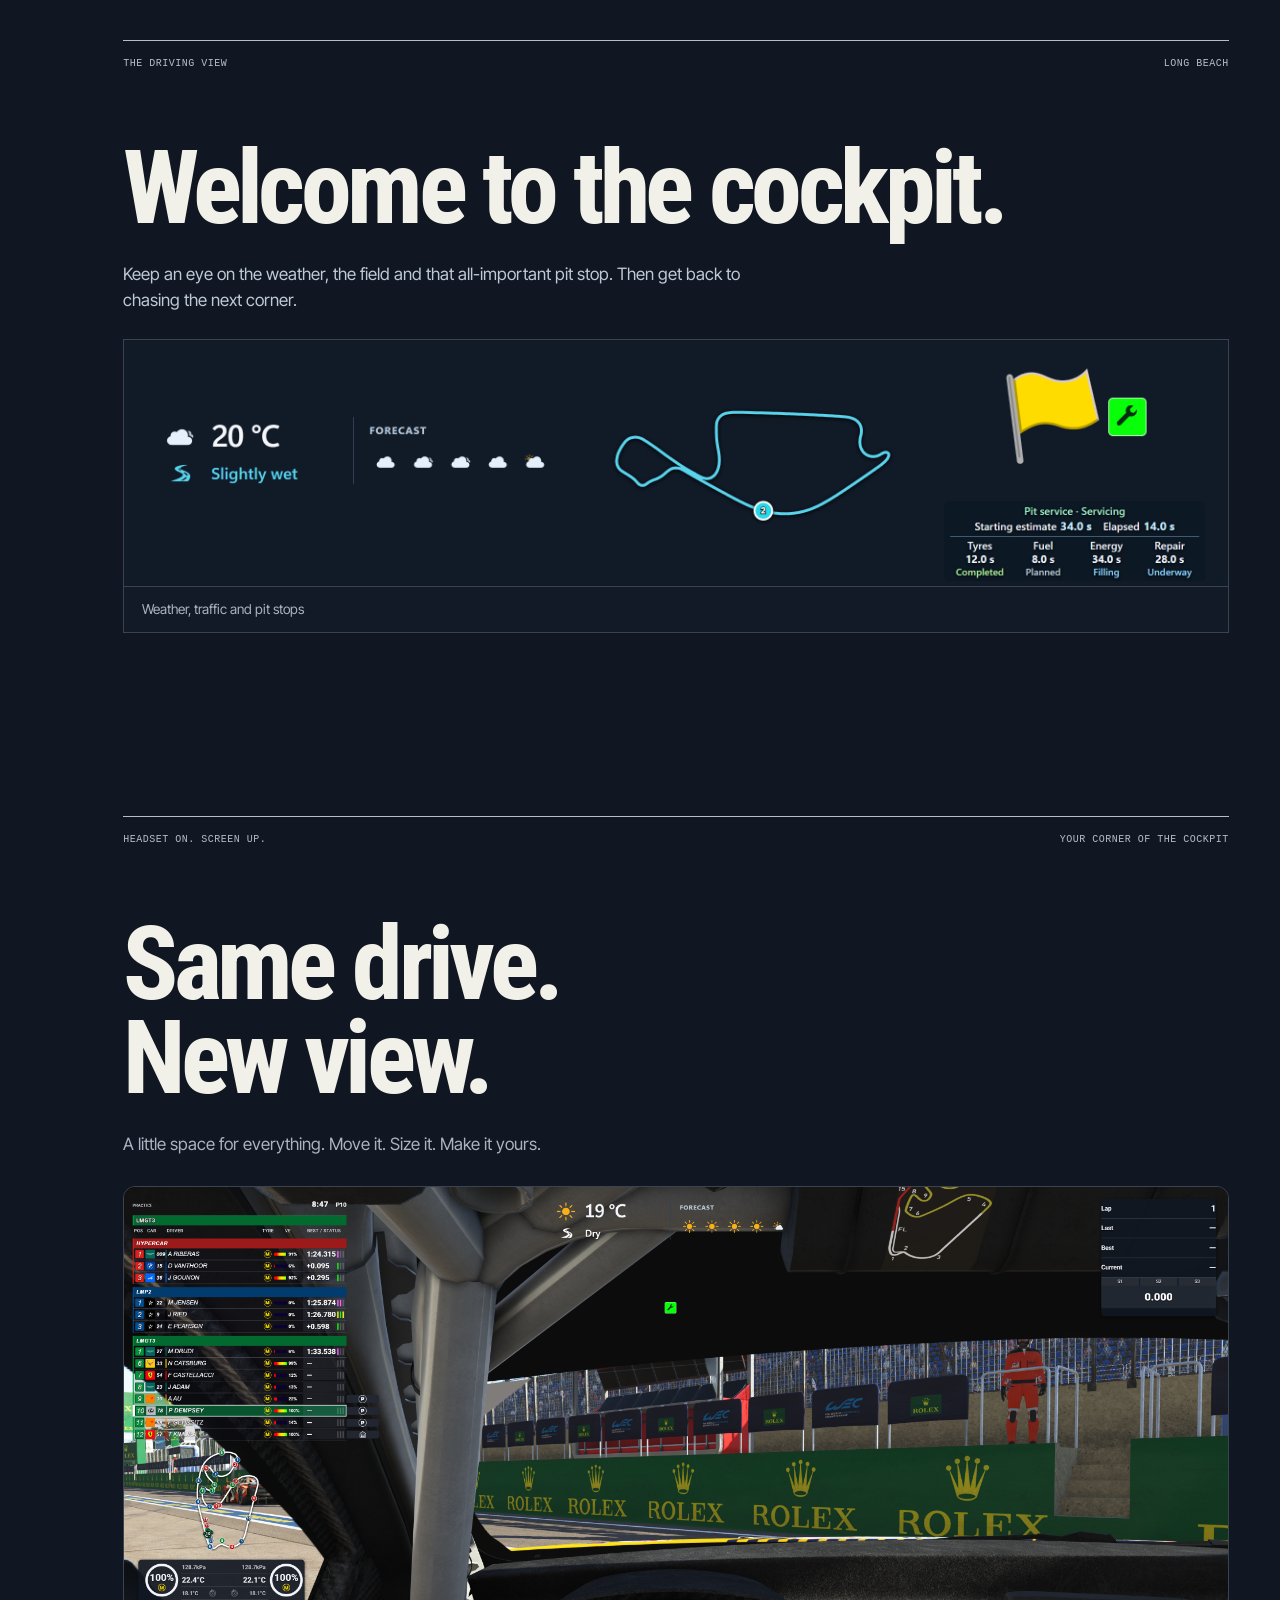
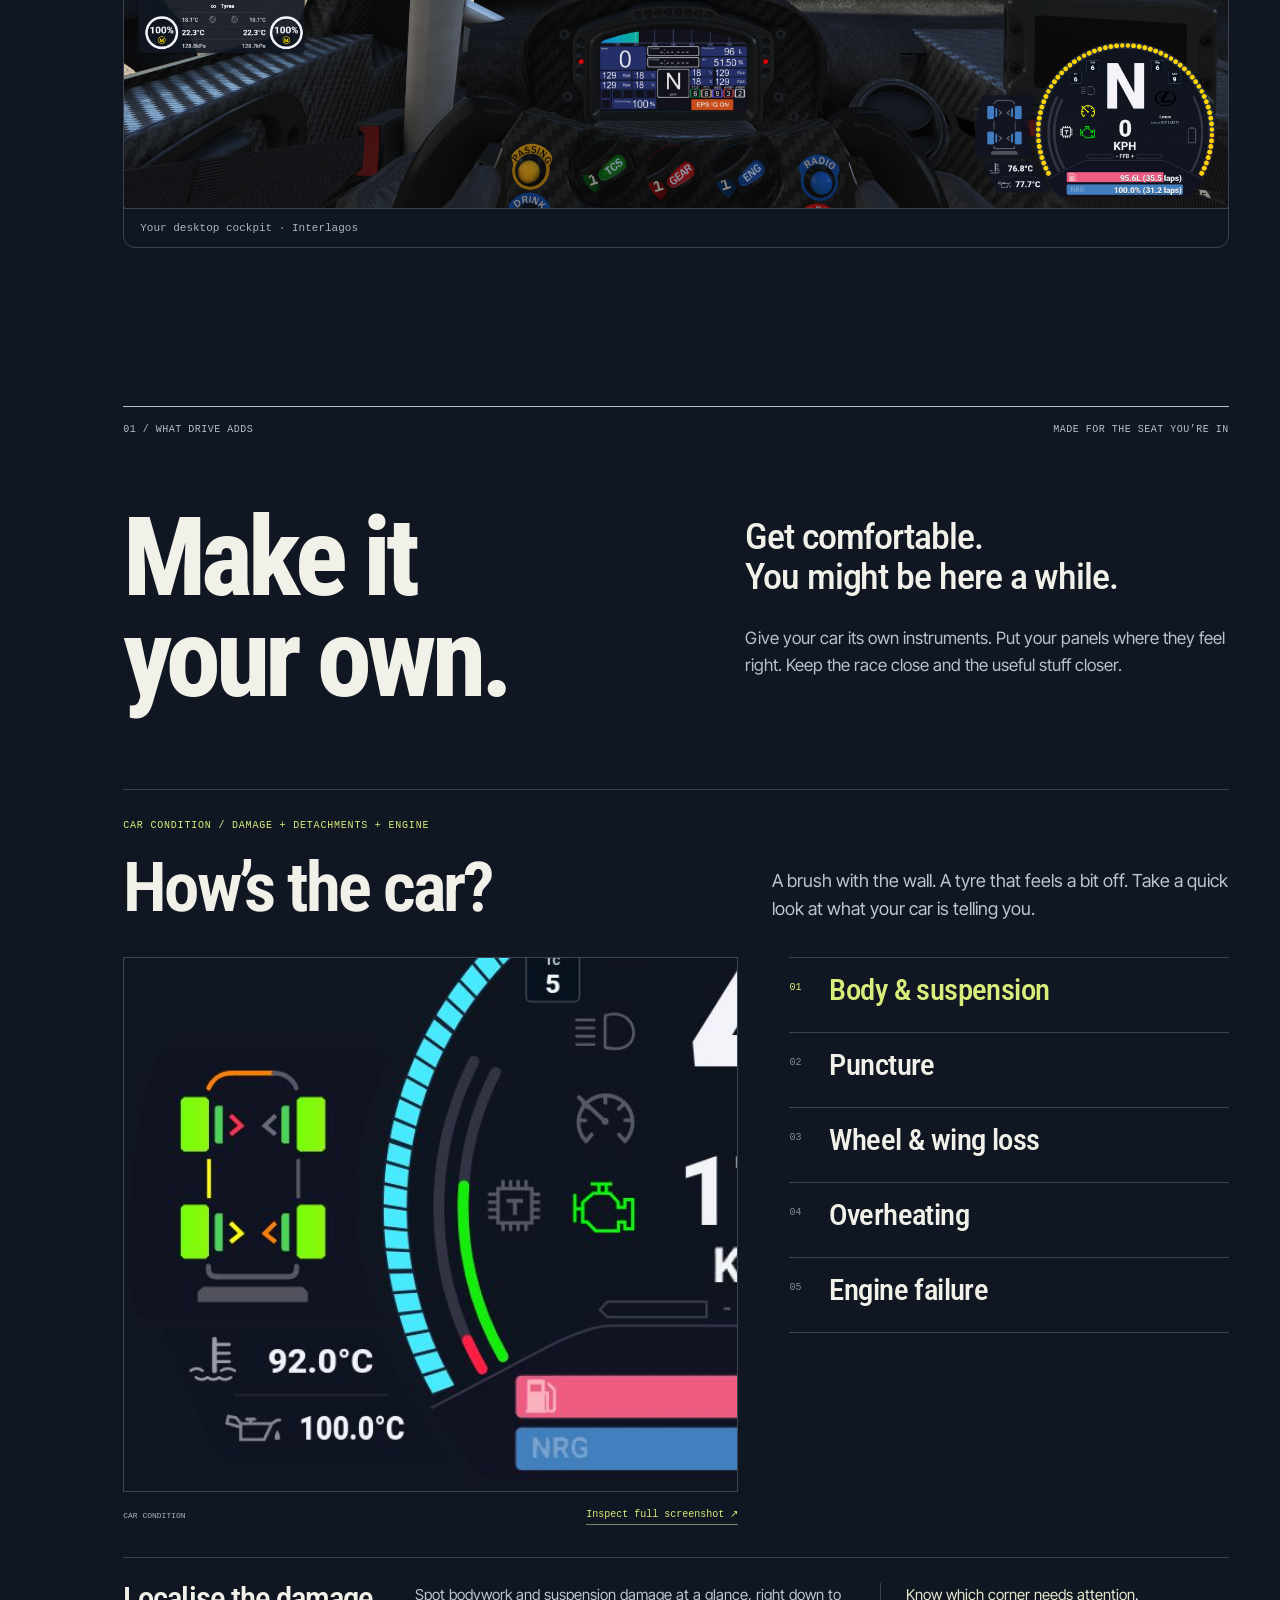
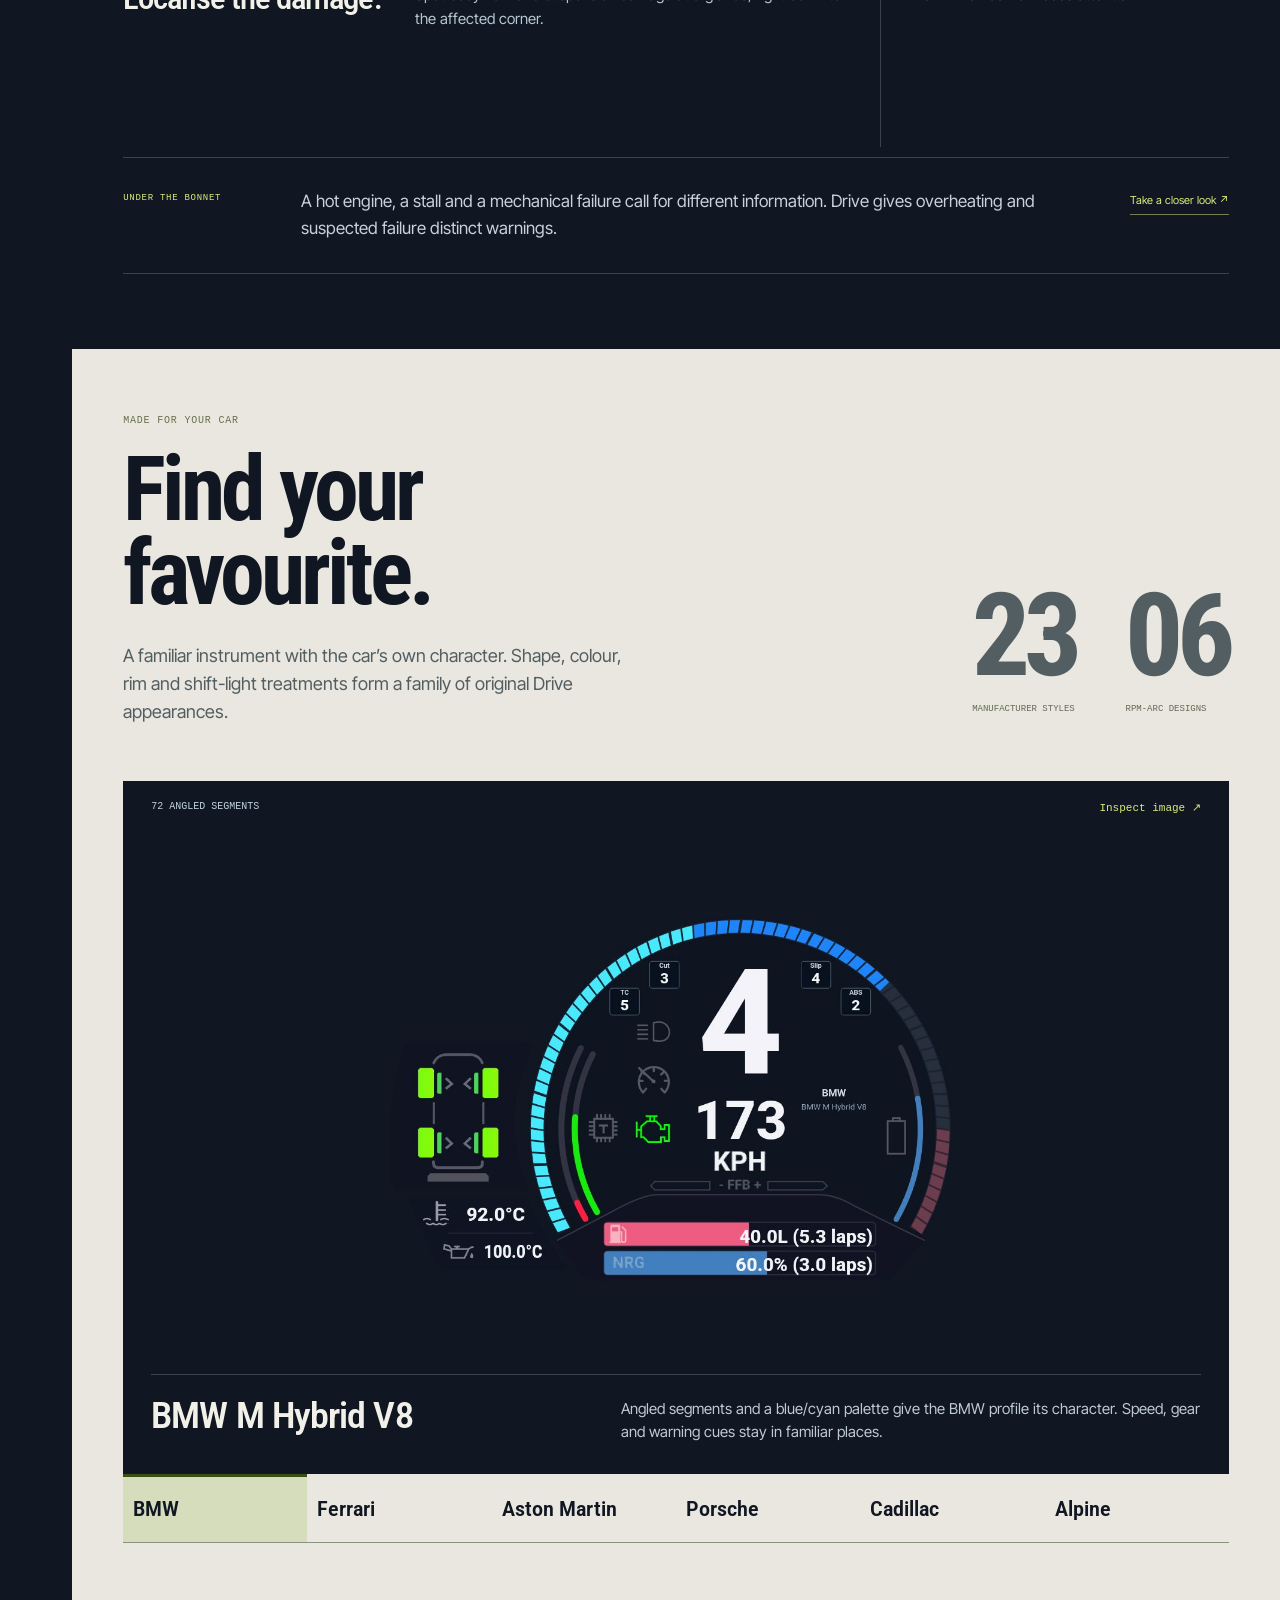
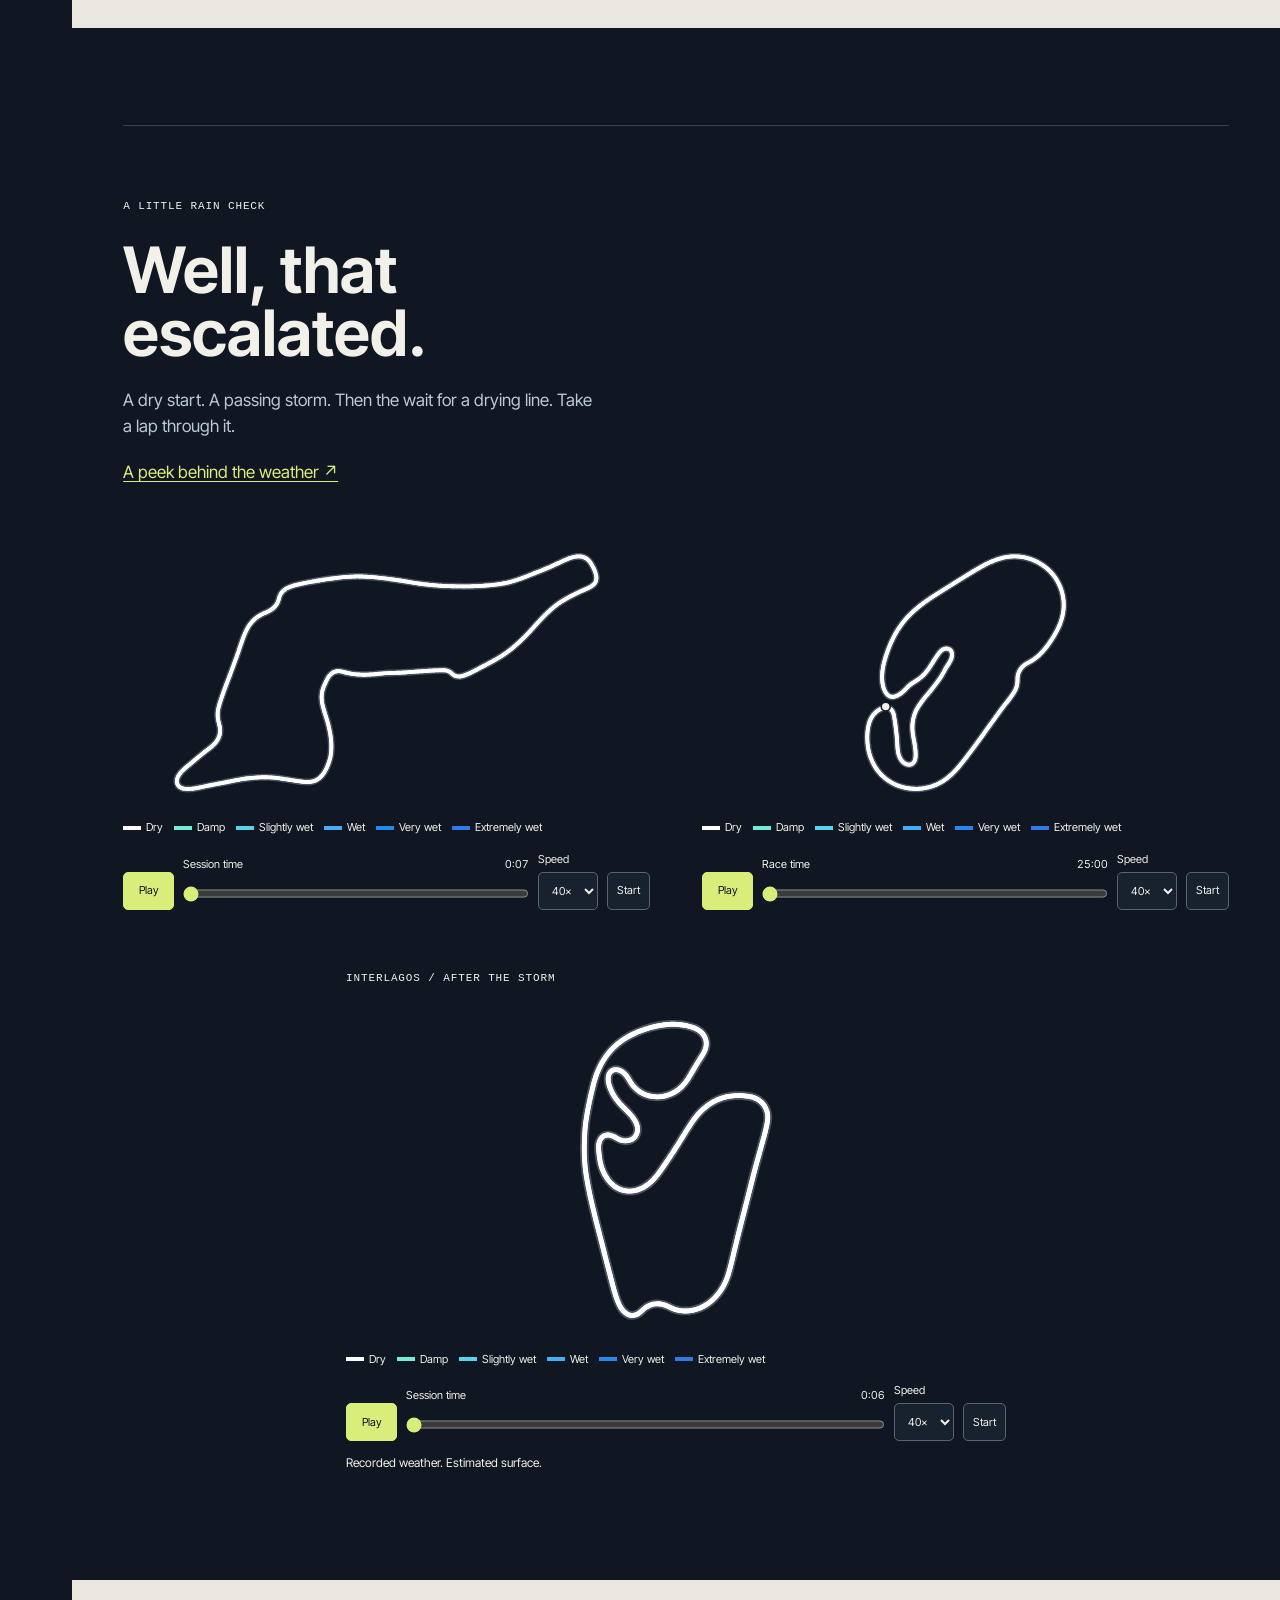
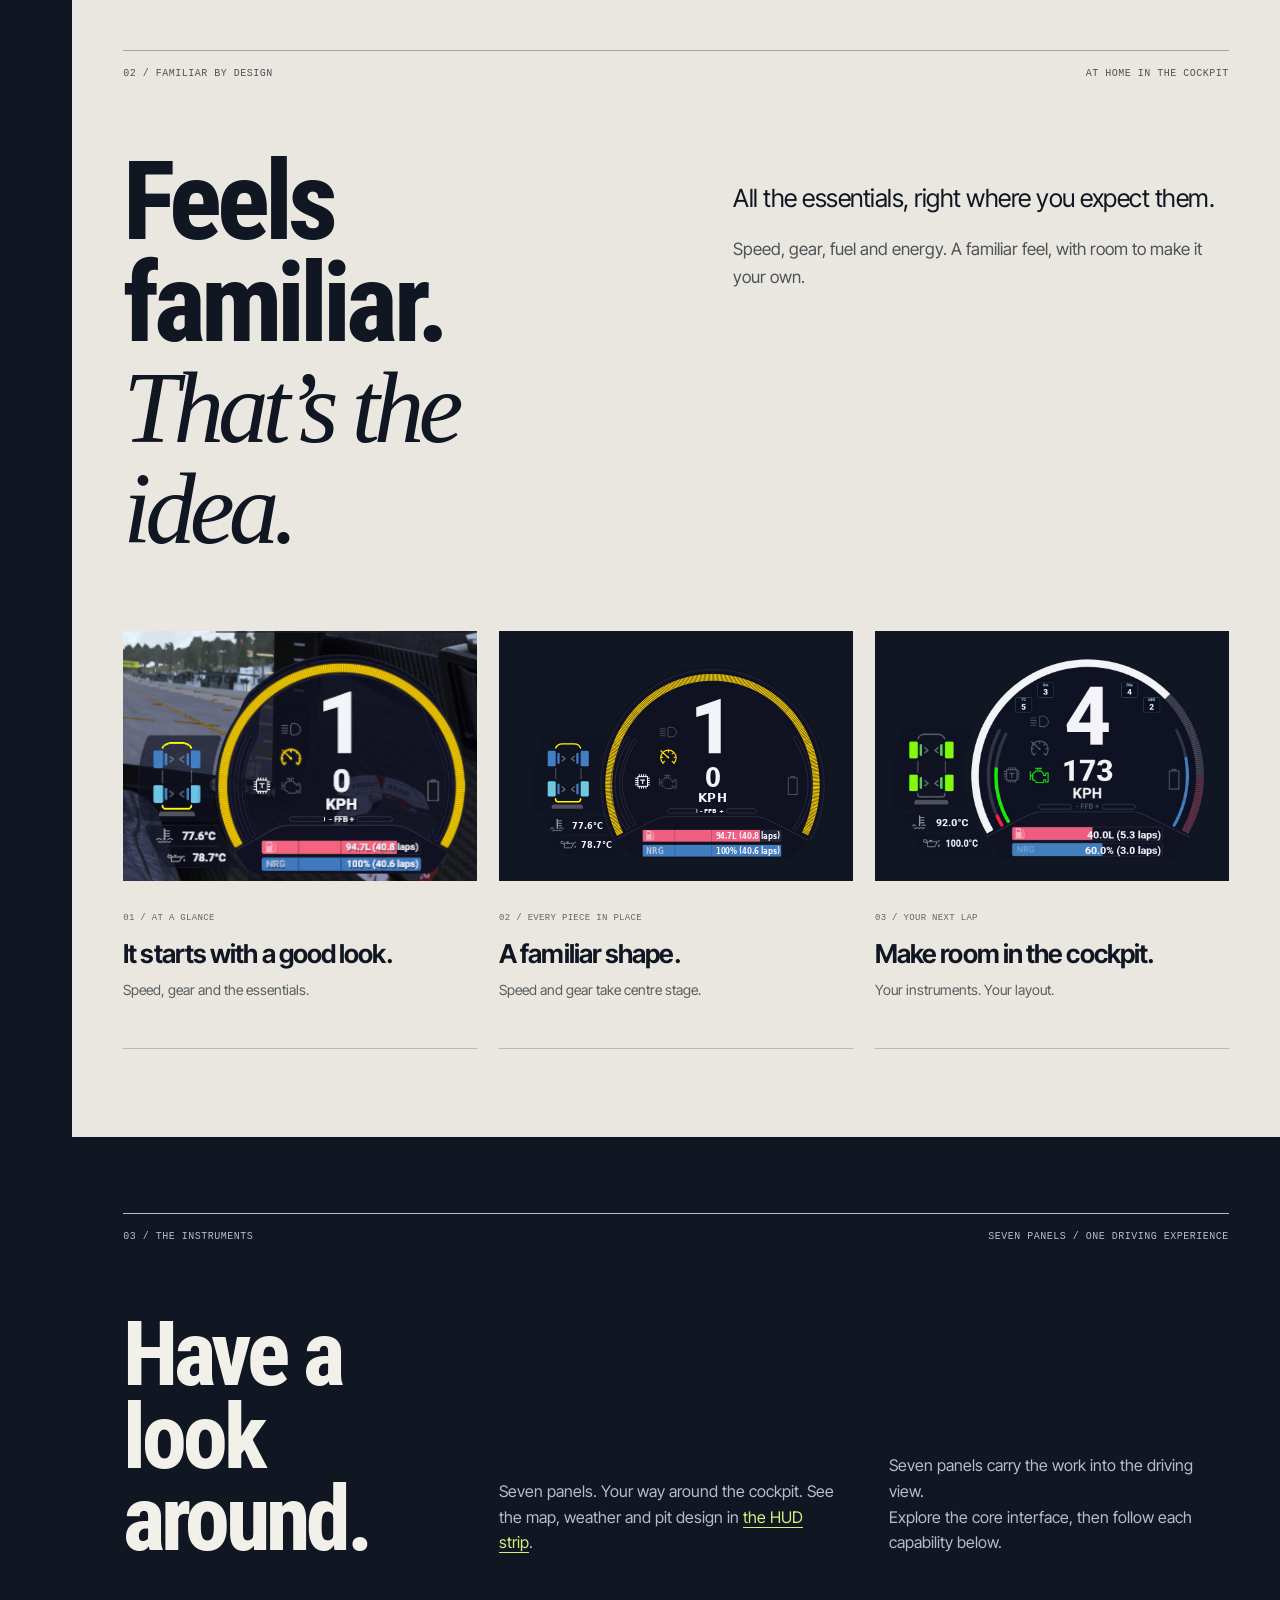
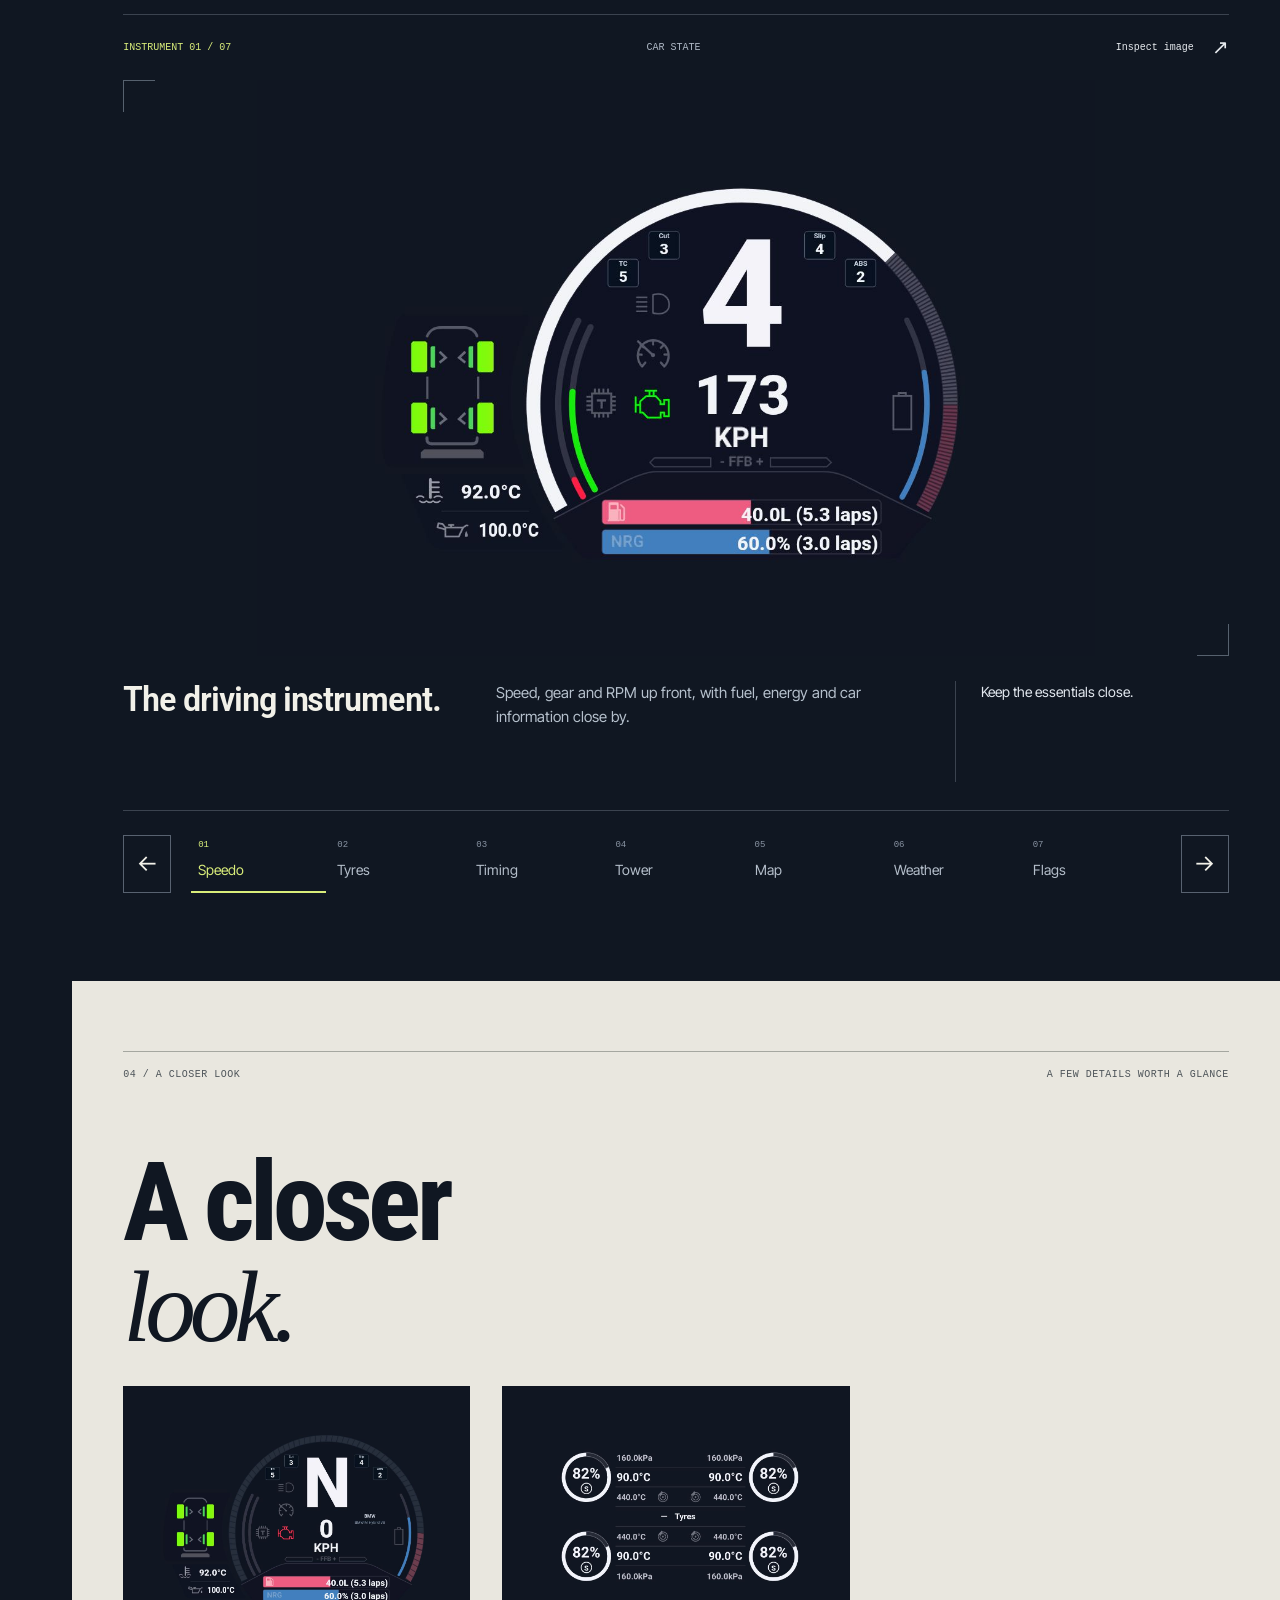
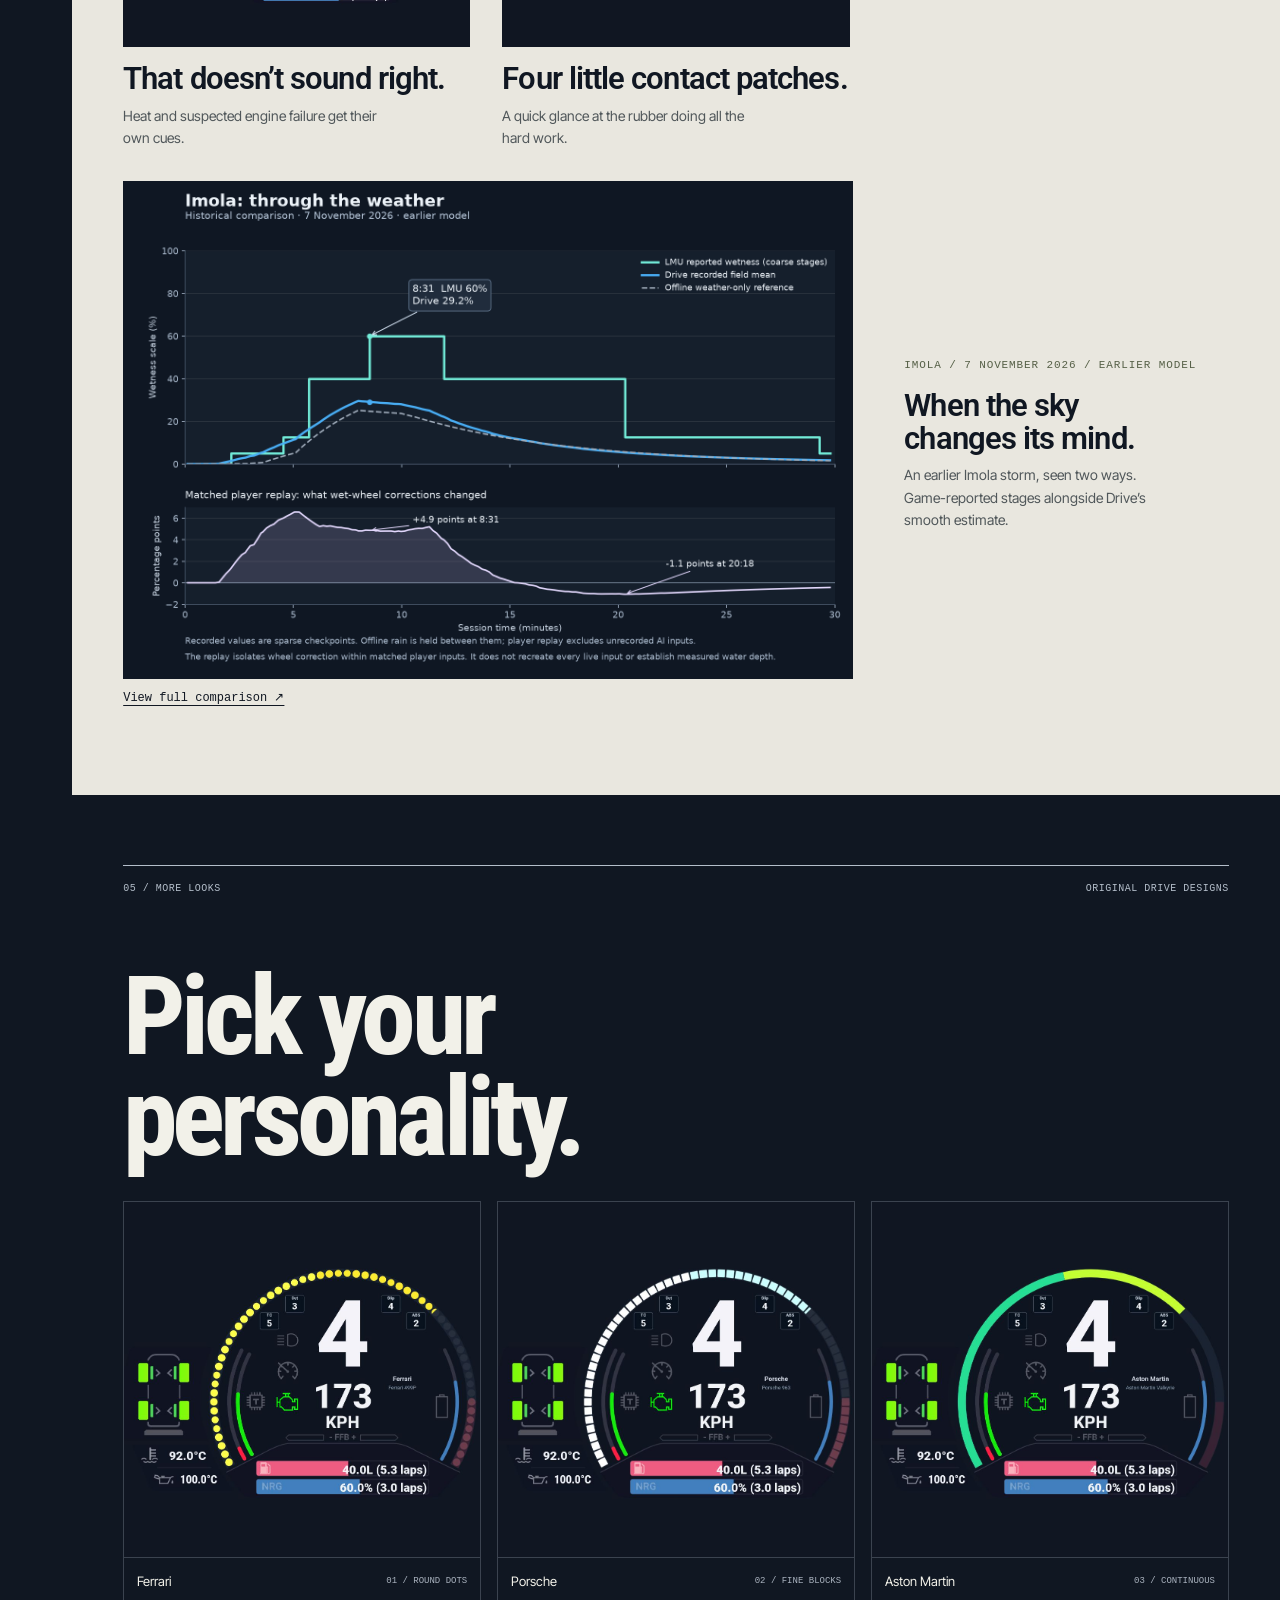
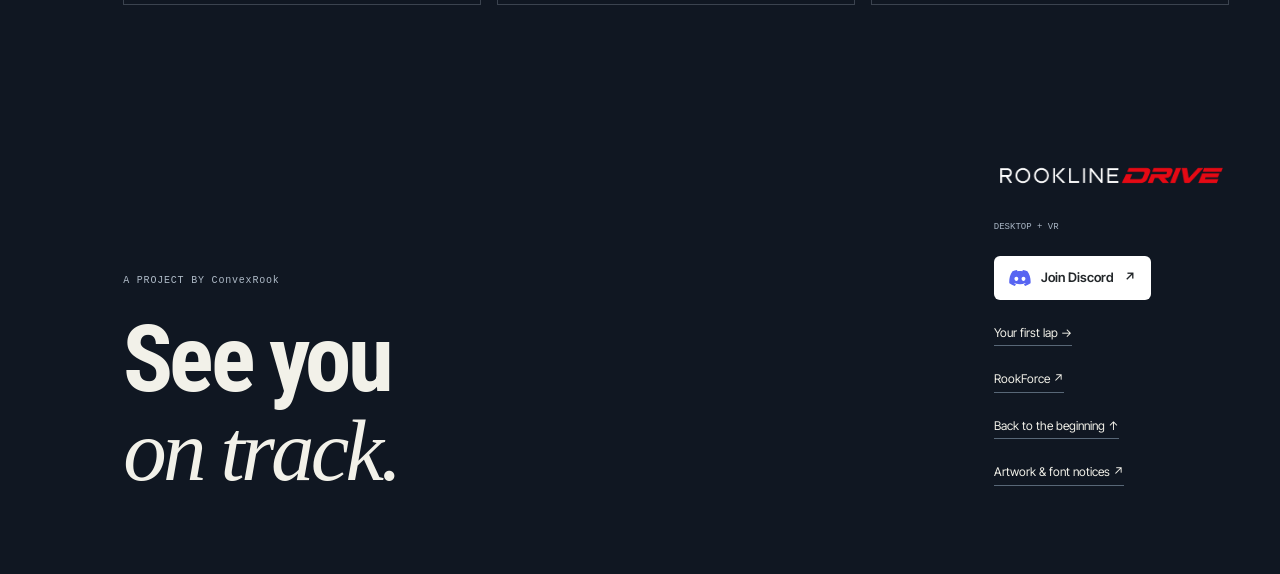
==== commit 41b8286a: "Update Drive download to 0.6.47" ====
--- a/index.html
+++ b/index.html
@@ -28,7 +28,7 @@
 </header>
 <main id="main">
 <section class="opening" id="overview" aria-labelledby="opening-title">
-<div class="opening-meta"><span>VR + DESKTOP HUD</span><span>BY ConvexRook / 0.6.46</span></div>
+<div class="opening-meta"><span>VR + DESKTOP HUD</span><span>BY ConvexRook / 0.6.47</span></div>
 <h1 class="opening-title" id="opening-title">DRIVE<span class="title-mark">/ HUD</span></h1>
 <div class="opening-subtitle"><span>LE MANS ULTIMATE</span><span>MAKE YOURSELF AT HOME.</span></div>
 <div class="opening-composition">
@@ -44,8 +44,8 @@
 
 
 <section class="drive-download" id="download-drive" aria-labelledby="drive-download-title">
-<div><span class="micro">DRIVE 0.6.46 / WINDOWS X64</span><h3 id="drive-download-title">Your next lap awaits.</h3><p>Settle into Le Mans Ultimate with instruments that suit your car. Headset on or screen up—make yourself at home.</p></div>
-<div class="drive-download-actions"><a class="drive-download-button" href="https://github.com/convexrook2/Rookline-Drive-Releases/releases/download/v0.6.46/Rookline-Drive-Setup.exe">Take Drive for a spin <span aria-hidden="true">↗</span></a><a class="drive-tour-link" href="tour.html">New here? Take the tour →</a><a class="drive-release-notes" href="https://github.com/convexrook2/Rookline-Drive-Releases/releases/tag/v0.6.46">Release notes ↗</a><p>Unsigned Windows installer. Includes .NET. WebView2 is required; VR mode also requires SteamVR.</p></div>
+<div><span class="micro">DRIVE 0.6.47 / WINDOWS X64</span><h3 id="drive-download-title">Your next lap awaits.</h3><p>Settle into Le Mans Ultimate with instruments that suit your car. Headset on or screen up—make yourself at home.</p></div>
+<div class="drive-download-actions"><a class="drive-download-button" href="https://github.com/convexrook2/Rookline-Drive-Releases/releases/download/v0.6.47/Rookline-Drive-Setup.exe">Take Drive for a spin <span aria-hidden="true">↗</span></a><a class="drive-tour-link" href="tour.html">New here? Take the tour →</a><a class="drive-release-notes" href="https://github.com/convexrook2/Rookline-Drive-Releases/releases/tag/v0.6.47">Release notes ↗</a><p>Unsigned Windows installer. Includes .NET. WebView2 is required; VR mode also requires SteamVR.</p></div>
 </section>
 <section class="release-hud chapter" id="live-hud" aria-labelledby="live-hud-title">
 <div class="chapter-heading"><span>THE DRIVING VIEW</span><span>LONG BEACH</span></div>
@@ -176,6 +176,6 @@
 <footer class="case-footer"><div><span class="micro">A PROJECT BY ConvexRook</span><p>See you <br><em>on track.</em></p></div><div class="footer-meta"><img src="assets/drive-wordmark.png" width="1077" height="110" alt="Rookline Drive"><span>DESKTOP + VR</span><a class="discord-link" href="https://discord.gg/UPVYArKnkH" target="_blank" rel="noopener noreferrer" aria-label="Join Rook Driving Suite Community on Discord (opens in a new tab)"><img src="assets/discord-mark.svg" width="22" height="17" alt="" aria-hidden="true">Join Discord<span aria-hidden="true">↗</span></a><a href="tour.html">Your first lap →</a><a href="https://convexrook2.github.io/RookForce-Site/">RookForce ↗</a><a href="#overview">Back to the beginning ↑</a><a href="notices.html">Artwork &amp; font notices ↗</a></div></footer>
 </main>
 
-<dialog class="index-dialog" id="index-dialog" aria-labelledby="index-title"><div class="index-top"><span id="index-title" class="micro">TAKE A LOOK AROUND</span><button id="close-index" aria-label="Close chapter index">Close ×</button></div><nav aria-label="Full chapter index"><a href="#overview"><span>00</span>Welcome aboard<i>↗</i></a><a href="#download-drive"><span>0.6.46</span>Download Drive<i>↗</i></a><a href="#desktop-hud"><span>DESKTOP</span>A new view<i>↗</i></a><a href="#track-wetness"><span>MAP</span>Track wetness<i>↗</i></a><a href="#improvements"><span>01</span>What Drive adds<i>↗</i></a><a href="#reference"><span>02</span>Familiar by design<i>↗</i></a><a href="#instruments"><span>03</span>The instruments<i>↗</i></a><a href="#research"><span>04</span>A closer look<i>↗</i></a><a href="#accomplishments"><span>05</span>More looks<i>↗</i></a></nav><p>YOUR CAR. YOUR COCKPIT.</p></dialog>
+<dialog class="index-dialog" id="index-dialog" aria-labelledby="index-title"><div class="index-top"><span id="index-title" class="micro">TAKE A LOOK AROUND</span><button id="close-index" aria-label="Close chapter index">Close ×</button></div><nav aria-label="Full chapter index"><a href="#overview"><span>00</span>Welcome aboard<i>↗</i></a><a href="#download-drive"><span>0.6.47</span>Download Drive<i>↗</i></a><a href="#desktop-hud"><span>DESKTOP</span>A new view<i>↗</i></a><a href="#track-wetness"><span>MAP</span>Track wetness<i>↗</i></a><a href="#improvements"><span>01</span>What Drive adds<i>↗</i></a><a href="#reference"><span>02</span>Familiar by design<i>↗</i></a><a href="#instruments"><span>03</span>The instruments<i>↗</i></a><a href="#research"><span>04</span>A closer look<i>↗</i></a><a href="#accomplishments"><span>05</span>More looks<i>↗</i></a></nav><p>YOUR CAR. YOUR COCKPIT.</p></dialog>
 <dialog class="image-dialog" id="image-dialog" aria-labelledby="image-title"><div class="image-dialog-top"><span class="micro" id="image-title">THE DRIVING INSTRUMENT</span><button id="close-image" aria-label="Close screenshot">Close ×</button></div><img id="dialog-image" src="assets/speedo.jpg" alt=""><p id="dialog-caption">Speedo</p></dialog>
 </body></html>
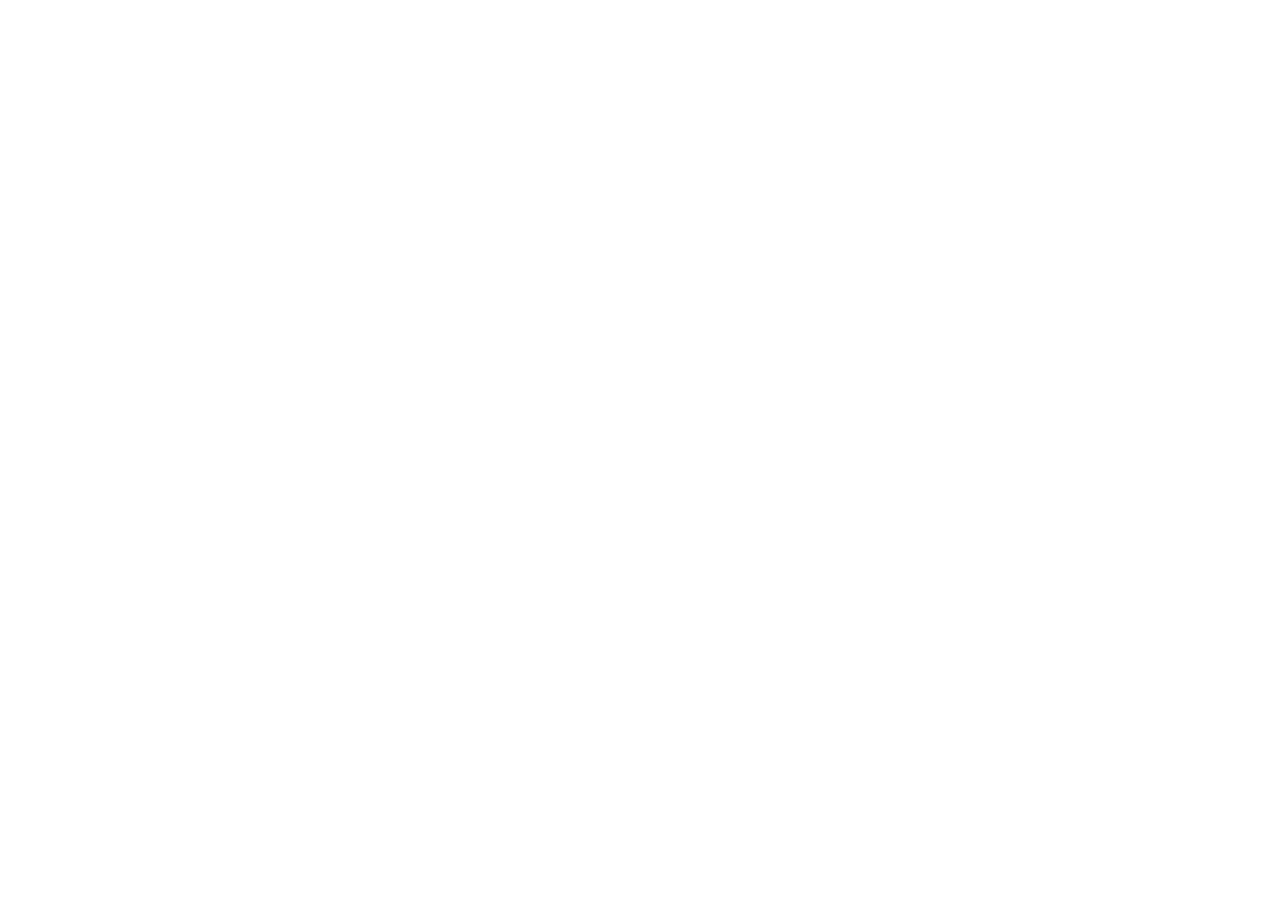
==== commit 644d6838: "Redirect Drive website pages to unified Rookline site" ====
--- a/index.html
+++ b/index.html
@@ -1,181 +1 @@
-<!doctype html>
-<html lang="en">
-<head>
-<meta charset="utf-8"><meta name="viewport" content="width=device-width,initial-scale=1">
-<title>Rookline Drive — One more lap.</title>
-<meta name="description" content="Explore Rookline Drive’s VR and desktop HUD for Le Mans Ultimate, including custom instruments, race alerts and a circuit map that shows changing track conditions.">
-<link rel="canonical" href="https://convexrook2.github.io/Rookline-Drive-Site/">
-<meta property="og:title" content="Rookline Drive — One more lap."><meta property="og:description" content="Your car. Your cockpit. A desktop and VR HUD for Le Mans Ultimate."><meta property="og:type" content="website"><meta property="og:url" content="https://convexrook2.github.io/Rookline-Drive-Site/"><meta property="og:image" content="https://convexrook2.github.io/Rookline-Drive-Site/assets/portfolio-custom-speedo.jpg">
-<meta name="author" content="ConvexRook"><meta name="theme-color" content="#101722"><link rel="icon" href="assets/drive-icon.png">
-<link rel="preload" href="assets/Roboto-Variable.ttf" as="font" type="font/ttf" crossorigin>
-<link rel="stylesheet" href="styles.css"><link rel="stylesheet" href="release-hud.css"><link rel="stylesheet" href="community.css"><link rel="stylesheet" href="imola-replay.css?v=imola-1"><link rel="stylesheet" href="research-chart.css?v=imola-20261108"><link rel="stylesheet" href="race-replays.css?v=road-r8-20261108"><script src="daytona-embed.js?v=road-r8-20261108" defer></script><script src="app.js?v=imola-20261108" defer></script><script src="imola-replay.js?v=imola-1" defer></script>
-</head>
-<body>
-<a class="skip-link" href="#main">Skip to content</a>
-<div class="reading-progress" aria-hidden="true"></div>
-<aside class="chapter-rail" aria-label="Chapter navigation">
-<a href="#overview" class="rail-monogram" aria-label="Return to the opening">R<span>D</span></a>
-<span class="rail-title">ONE MORE LAP.</span>
-<nav><a href="#improvements" aria-label="Chapter 1: What Drive adds" data-section="improvements">01</a><a href="#reference" aria-label="Chapter 2: Familiar by design" data-section="reference">02</a><a href="#instruments" aria-label="Chapter 3: The instruments" data-section="instruments">03</a><a href="#research" aria-label="Chapter 4: A closer look" data-section="research">04</a><a href="#accomplishments" aria-label="Chapter 5: More looks" data-section="accomplishments">05</a></nav>
-<span class="rail-year">2026</span>
-</aside>
-<header class="masthead">
-<a href="#overview" class="wordmark" aria-label="Rookline Drive home"><img src="assets/drive-wordmark.png" width="1077" height="110" alt="Rookline Drive"></a>
-<span class="masthead-note">VR + DESKTOP / LE MANS ULTIMATE</span>
-<a class="welcome-link" href="tour.html">First lap ↗</a>
-<a class="discord-link" href="https://discord.gg/UPVYArKnkH" target="_blank" rel="noopener noreferrer" aria-label="Join Rook Driving Suite Community on Discord (opens in a new tab)"><img src="assets/discord-mark.svg" width="22" height="17" alt="" aria-hidden="true">Join Discord<span aria-hidden="true">↗</span></a>
-<button class="index-trigger" aria-haspopup="dialog">Index <span aria-hidden="true">↗</span></button>
-</header>
-<main id="main">
-<section class="opening" id="overview" aria-labelledby="opening-title">
-<div class="opening-meta"><span>VR + DESKTOP HUD</span><span>BY ConvexRook / 0.6.47</span></div>
-<h1 class="opening-title" id="opening-title">DRIVE<span class="title-mark">/ HUD</span></h1>
-<div class="opening-subtitle"><span>LE MANS ULTIMATE</span><span>MAKE YOURSELF AT HOME.</span></div>
-<div class="opening-composition">
-<div class="opening-statement"><p class="micro">FOR THE LOVE OF THE LAP</p><h2>Eyes up.<br>Race on.</h2><p>Your favourite car. Your corner of the grid. A familiar LMU HUD, with a little more you in it.</p><a class="text-arrow" href="#live-hud">Come on in <span>↓</span></a></div>
-<figure class="opening-instrument">
-<img src="assets/speedo-input-feedback.jpg" alt="BMW Speedo with blue angled RPM segments, electronics activity, directional FFB and battery deployment." width="1363" height="936" fetchpriority="high">
-<figcaption><span>BMW M HYBRID V8</span></figcaption>
-</figure>
-<div class="opening-note"><span class="note-cross" aria-hidden="true">+</span><p>Built for<br>“just one more lap.”</p></div>
-</div>
-<div class="scope-line"><span class="micro">UNDER THE HELMET</span><p>A familiar LMU foundation, with Drive’s own finishing touches.</p></div>
-</section>
-
-
-<section class="drive-download" id="download-drive" aria-labelledby="drive-download-title">
-<div><span class="micro">DRIVE 0.6.47 / WINDOWS X64</span><h3 id="drive-download-title">Your next lap awaits.</h3><p>Settle into Le Mans Ultimate with instruments that suit your car. Headset on or screen up—make yourself at home.</p></div>
-<div class="drive-download-actions"><a class="drive-download-button" href="https://github.com/convexrook2/Rookline-Drive-Releases/releases/download/v0.6.47/Rookline-Drive-Setup.exe">Take Drive for a spin <span aria-hidden="true">↗</span></a><a class="drive-tour-link" href="tour.html">New here? Take the tour →</a><a class="drive-release-notes" href="https://github.com/convexrook2/Rookline-Drive-Releases/releases/tag/v0.6.47">Release notes ↗</a><p>Unsigned Windows installer. Includes .NET. WebView2 is required; VR mode also requires SteamVR.</p></div>
-</section>
-<section class="release-hud chapter" id="live-hud" aria-labelledby="live-hud-title">
-<div class="chapter-heading"><span>THE DRIVING VIEW</span><span>LONG BEACH</span></div>
-<h2 id="live-hud-title" class="display-heading">Welcome to the cockpit.</h2>
-<p>Keep an eye on the weather, the field and that all-important pit stop. Then get back to chasing the next corner.</p>
-<figure><a href="assets/drive-hud-0637.png" aria-label="Open the full-size HUD"><img src="assets/drive-hud-0637.png" width="2304" height="512" alt="Drive HUD with slightly wet conditions, the Long Beach map, yellow flag, pit wrench and pit service card."></a><figcaption>Weather, traffic and pit stops <span class="strip-phone-hint">Scroll the strip to see every panel.</span></figcaption></figure>
-
-</section>
-<section class="desktop-story chapter" id="desktop-hud" aria-labelledby="desktop-hud-title">
-<div class="chapter-heading"><span>HEADSET ON. SCREEN UP.</span><span>YOUR CORNER OF THE COCKPIT</span></div>
-<h2 id="desktop-hud-title" class="display-heading">Same drive.<br>New view.</h2>
-<p>A little space for everything. Move it. Size it. Make it yours.</p>
-<figure><a href="assets/desktop-overlay-public.webp" aria-label="View the full-size Drive desktop overlay"><img src="assets/desktop-overlay-public.webp" width="3840" height="2160" loading="lazy" alt="Drive desktop overlay over LMU at Interlagos, with a multi-class tower and car logos at top left, the track map and tyres below, weather across the top, timing at top right and a Lexus Speedo at bottom right."></a><figcaption>Your desktop cockpit · Interlagos</figcaption></figure>
-</section>
-<section class="improvements chapter" id="improvements" aria-labelledby="improvements-title">
-<div class="chapter-heading"><span>01 / WHAT DRIVE ADDS</span><span>MADE FOR THE SEAT YOU’RE IN</span></div>
-<div class="feature-opening"><h2 class="display-heading" id="improvements-title">Make it<br>your own.</h2><div><p class="lead">Get comfortable.<br>You might be here a while.</p><p>Give your car its own instruments. Put your panels where they feel right. Keep the race close and the useful stuff closer.</p></div></div>
-<div class="condition-story" id="car-condition">
-<div class="story-heading"><span class="micro">CAR CONDITION / DAMAGE + DETACHMENTS + ENGINE</span><h3>How’s the car?</h3><p>A brush with the wall. A tyre that feels a bit off. Take a quick look at what your car is telling you.</p></div>
-<div class="condition-layout">
-<figure class="condition-figure"><div class="condition-image-wrap"><img id="condition-image" src="assets/damage-corners.jpg" alt="Car diagram showing bodywork and suspension damage at different corners." width="1363" height="936" loading="lazy"></div><figcaption><span>CAR CONDITION</span><button id="open-condition" aria-haspopup="dialog">Inspect full screenshot ↗</button></figcaption></figure>
-<div class="condition-selector" role="tablist" aria-label="Explore car-condition states">
-<button role="tab" id="condition-corners" aria-selected="true" data-condition="corners"><span>01</span><strong>Body &amp; suspension</strong></button>
-<button role="tab" id="condition-puncture" aria-selected="false" tabindex="-1" data-condition="puncture"><span>02</span><strong>Puncture</strong></button>
-<button role="tab" id="condition-detachment" aria-selected="false" tabindex="-1" data-condition="detachment"><span>03</span><strong>Wheel &amp; wing loss</strong></button>
-<button role="tab" id="condition-overheating" aria-selected="false" tabindex="-1" data-condition="overheating"><span>04</span><strong>Overheating</strong></button>
-<button role="tab" id="condition-engine" aria-selected="false" tabindex="-1" data-condition="engine"><span>05</span><strong>Engine failure</strong></button>
-</div></div>
-<div class="condition-detail" id="condition-panel" role="tabpanel" aria-labelledby="condition-corners"><h4 id="condition-title">Localise the damage.</h4><p id="condition-description">Spot bodywork and suspension damage at a glance, right down to the affected corner.</p><p id="condition-takeaway">Know which corner needs attention.</p></div>
-<div class="condition-principle"><span class="micro">UNDER THE BONNET</span><p>A hot engine, a stall and a mechanical failure call for different information. Drive gives overheating and suspected failure distinct warnings.</p><a href="#research-engine-context">Take a closer look ↗</a></div>
-</div>
-<div class="custom-speedo-story" id="custom-speedo">
-<div class="custom-story-top"><div><span class="micro">MADE FOR YOUR CAR</span><h3>Find your<br>favourite.</h3><p>A familiar instrument with the car’s own character. Shape, colour, rim and shift-light treatments form a family of original Drive appearances.</p></div><div class="custom-numbers"><p><strong>23</strong><span>MANUFACTURER STYLES</span></p><p><strong>06</strong><span>RPM-ARC DESIGNS</span></p></div></div>
-<div class="custom-speedo-stage" id="custom-speedo-panel" role="tabpanel" aria-labelledby="skin-bmw">
-<div class="custom-plate-meta"><span id="skin-design">72 ANGLED SEGMENTS</span><button id="open-skin" aria-haspopup="dialog">Inspect image ↗</button></div>
-<img id="skin-image" src="assets/custom-speedo-bmw.jpg" alt="ConvexRook’s BMW Speedo appearance with 72 blue and cyan angled RPM segments." width="1363" height="936" loading="lazy">
-<div class="custom-plate-caption"><h4 id="skin-title">BMW M Hybrid V8</h4><p id="skin-description">Angled segments and a blue/cyan palette give the BMW profile its character. Speed, gear and warning cues stay in familiar places.</p></div>
-</div>
-<div class="skin-selector" role="tablist" aria-label="Compare the six custom Speedo arc designs">
-<button role="tab" aria-selected="true" id="skin-bmw" data-skin="bmw">BMW</button>
-<button role="tab" aria-selected="false" tabindex="-1" id="skin-ferrari" data-skin="ferrari">Ferrari</button>
-<button role="tab" aria-selected="false" tabindex="-1" id="skin-aston" data-skin="aston">Aston Martin</button>
-<button role="tab" aria-selected="false" tabindex="-1" id="skin-porsche" data-skin="porsche">Porsche</button>
-<button role="tab" aria-selected="false" tabindex="-1" id="skin-cadillac" data-skin="cadillac">Cadillac</button>
-<button role="tab" aria-selected="false" tabindex="-1" id="skin-alpine" data-skin="alpine">Alpine</button>
-</div>
-
-</div>
-<section class="wetness-story" id="track-wetness" aria-labelledby="track-wetness-title">
-<div class="wetness-layout">
-<div class="wetness-copy"><span class="micro">A LITTLE RAIN CHECK</span><h3 id="track-wetness-title">Well, that<br>escalated.</h3><p>A dry start. A passing storm. Then the wait for a drying line. Take a lap through it.</p><a href="#research-wetness-evolution">A peek behind the weather ↗</a></div>
-<div class="wetness-example">
-<figure class="imola-replay" id="imola-after-fix-v1" aria-label="Imola wetness replay">
-<img data-poster src="assets/imola-wetness-poster.svg?v=imola-1" alt="Imola with separate stretches drying from blue to teal and white." width="680" height="350" loading="lazy">
-<svg class="imola-map" viewBox="0 0 680 350" role="img" aria-labelledby="imola-map-title imola-map-desc" hidden>
-<title id="imola-map-title">Imola, through the rain</title><desc id="imola-map-desc">White is dry, teal damp and blue wet. Play or scrub the recorded session to see different stretches change.</desc>
-<defs data-gradients></defs><path data-outline fill="none" stroke="#68717b" stroke-width="9" stroke-linejoin="round" stroke-linecap="round" opacity=".65"></path><g data-segments fill="none" stroke-width="5" stroke-linecap="round"></g>
-</svg>
-<div class="imola-legend" aria-label="Wetness colour scale"><span><i style="--wet-colour:#ffffff" aria-hidden="true"></i>Dry</span><span><i style="--wet-colour:#73ecd9" aria-hidden="true"></i>Damp</span><span><i style="--wet-colour:#59d4ed" aria-hidden="true"></i>Slightly wet</span><span><i style="--wet-colour:#48acf5" aria-hidden="true"></i>Wet</span><span><i style="--wet-colour:#2789ef" aria-hidden="true"></i>Very wet</span><span><i style="--wet-colour:#3478e6" aria-hidden="true"></i>Extremely wet</span></div>
-<div class="imola-controls" hidden><button type="button" data-play aria-label="Play wetness replay">Play</button><div class="imola-time"><label for="imola-wetness-time">Session time <output data-time for="imola-wetness-time">0:07</output></label><input id="imola-wetness-time" type="range" min="7" max="1787" step=".2" value="7"></div><div class="imola-speed"><label for="imola-wetness-speed">Speed</label><select id="imola-wetness-speed"><option value="20">20×</option><option value="40" selected>40×</option><option value="80">80×</option></select></div><button type="button" data-start>Start</button></div>
-<span class="visually-hidden" role="status" aria-live="polite" data-status>Replay paused at the beginning.</span>
-</figure>
-</div>
-<div class="daytona-example" id="daytona-race-replay">
-<iframe src="previews/daytona-race.html?v=daytona-style-20261108" title="Daytona wetness replay — race time 25:00 to the finish" loading="lazy" referrerpolicy="no-referrer" height="620"></iframe>
-</div>
-<div class="interlagos-example" id="interlagos-road-replay">
-<span class="micro">INTERLAGOS / AFTER THE STORM</span>
-<iframe src="previews/interlagos-road.html?v=combined-r8" title="Interlagos road evolution preview" loading="lazy" referrerpolicy="no-referrer" height="460"></iframe>
-<p class="replay-caption">Recorded weather. Estimated surface.</p>
-</div></div>
-</section>
-</section>
-
-<section class="reference paper chapter" id="reference" aria-labelledby="reference-title">
-<div class="chapter-heading"><span>02 / FAMILIAR BY DESIGN</span><span>AT HOME IN THE COCKPIT</span></div>
-<div class="reference-intro">
-<h2 class="display-heading" id="reference-title">Feels familiar.<br><em>That’s the idea.</em></h2>
-<div class="reference-copy"><p class="lead">All the essentials, right where you expect them.</p><p>Speed, gear, fuel and energy. A familiar feel, with room to make it your own.</p></div>
-</div>
-<div class="evolution" aria-label="A familiar cockpit">
-<figure><div class="evolution-image reference-image"><img src="assets/lmu-reference-oct7.png" width="375" height="269" alt="LMU HUD showing gear, speed, fuel and energy in the cockpit." loading="lazy"></div><figcaption><span>01 / AT A GLANCE</span><h3>It starts with a good look.</h3><p>Speed, gear and the essentials.</p></figcaption></figure>
-<figure><div class="evolution-image drawing-image"><img src="assets/october-reconstruction.svg" width="375" height="269" alt="Instrument illustration with separate RPM, speed, gear and car-status elements." loading="lazy"></div><figcaption><span>02 / EVERY PIECE IN PLACE</span><h3>A familiar shape.</h3><p>Speed and gear take centre stage.</p></figcaption></figure>
-<figure><div class="evolution-image current-image"><img src="assets/speedo.jpg" width="1363" height="936" alt="Drive Speedo with gear, speed, shift lights and car information." loading="lazy"></div><figcaption><span>03 / YOUR NEXT LAP</span><h3>Make room in the cockpit.</h3><p>Your instruments. Your layout.</p></figcaption></figure>
-</div>
-</section>
-
-<section class="instrument-chapter chapter" id="instruments" aria-labelledby="instruments-title">
-<div class="chapter-heading"><span>03 / THE INSTRUMENTS</span><span>SEVEN PANELS / ONE DRIVING EXPERIENCE</span></div>
-<div class="instrument-heading"><h2 class="display-heading" id="instruments-title">Have a<br>look around.</h2><p class="gallery-note">Seven panels. Your way around the cockpit. See the map, weather and pit design in <a href="#live-hud">the HUD strip</a>.</p><p>Seven panels carry the work into the driving view. <br>Explore the core interface, then follow each capability below.</p></div>
-<div class="instrument-stage" aria-live="polite">
-<div class="plate-meta"><span id="plate-number">INSTRUMENT 01 / 07</span><span id="plate-category">CAR STATE</span><button class="plate-expand" id="open-image" aria-label="Enlarge current screenshot">Inspect image <span>↗</span></button></div>
-<div class="plate-image-wrap"><img id="plate-image" src="assets/speedo.jpg" width="1363" height="936" alt="Drive Speedo and electronics." loading="lazy"><span class="plate-corner corner-a" aria-hidden="true"></span><span class="plate-corner corner-b" aria-hidden="true"></span></div>
-<div class="plate-caption"><h3 id="plate-title">The driving instrument.</h3><p id="plate-description">Speed, gear and RPM keep the familiar central hierarchy. Fuel, virtual energy, temperatures and electronics bring the surrounding state into the same glance.</p><p id="plate-takeaway">Keep the essentials close.</p></div>
-</div>
-<div class="instrument-navigation">
-<button id="previous-panel" aria-label="Previous instrument">←</button>
-<div class="instrument-index" role="tablist" aria-label="Select an instrument">
-<button role="tab" aria-selected="true" id="instrument-speedo" data-panel="speedo"><span>01</span>Speedo</button>
-<button role="tab" aria-selected="false" tabindex="-1" id="instrument-tyres" data-panel="tyres"><span>02</span>Tyres</button>
-<button role="tab" aria-selected="false" tabindex="-1" id="instrument-timing" data-panel="timing"><span>03</span>Timing</button>
-<button role="tab" aria-selected="false" tabindex="-1" id="instrument-standings" data-panel="standings"><span>04</span>Tower</button>
-<button role="tab" aria-selected="false" tabindex="-1" id="instrument-map" data-panel="map"><span>05</span>Map</button>
-<button role="tab" aria-selected="false" tabindex="-1" id="instrument-weather" data-panel="weather"><span>06</span>Weather</button>
-<button role="tab" aria-selected="false" tabindex="-1" id="instrument-flags" data-panel="flags"><span>07</span>Flags</button>
-</div>
-<button id="next-panel" aria-label="Next instrument">→</button>
-</div>
-</section>
-
-<section class="research paper chapter" id="research" aria-labelledby="research-title">
-<div class="chapter-heading"><span>04 / A CLOSER LOOK</span><span>A FEW DETAILS WORTH A GLANCE</span></div>
-<div class="research-opening"><h2 class="display-heading" id="research-title">A closer<br><em>look.</em></h2></div>
-<div class="research-notes" id="research-notes"></div>
-
-</section>
-
-<section class="looks-spread chapter" id="accomplishments" aria-labelledby="accomplishments-title">
-<div class="chapter-heading"><span>05 / MORE LOOKS</span><span>ORIGINAL DRIVE DESIGNS</span></div>
-<h2 class="display-heading" id="accomplishments-title">Pick your<br>personality.</h2>
-<div class="looks-grid">
-<figure><a href="assets/custom-speedo-ferrari.jpg" aria-label="Open the Ferrari instrument example"><img src="assets/custom-speedo-ferrari.jpg" width="1363" height="936" loading="lazy" alt="Ferrari-style Speedo with yellow circular shift lights."></a><figcaption><span>Ferrari</span><span>01 / ROUND DOTS</span></figcaption></figure>
-<figure><a href="assets/custom-speedo-porsche.jpg" aria-label="Open the Porsche instrument example"><img src="assets/custom-speedo-porsche.jpg" width="1363" height="936" loading="lazy" alt="Porsche-style Speedo with a white segmented RPM arc."></a><figcaption><span>Porsche</span><span>02 / FINE BLOCKS</span></figcaption></figure>
-<figure><a href="assets/custom-speedo-aston.jpg" aria-label="Open the Aston Martin instrument example"><img src="assets/custom-speedo-aston.jpg" width="1363" height="936" loading="lazy" alt="Aston Martin-style Speedo with its own RPM arc and palette."></a><figcaption><span>Aston Martin</span><span>03 / CONTINUOUS</span></figcaption></figure>
-</div>
-</section>
-
-<footer class="case-footer"><div><span class="micro">A PROJECT BY ConvexRook</span><p>See you <br><em>on track.</em></p></div><div class="footer-meta"><img src="assets/drive-wordmark.png" width="1077" height="110" alt="Rookline Drive"><span>DESKTOP + VR</span><a class="discord-link" href="https://discord.gg/UPVYArKnkH" target="_blank" rel="noopener noreferrer" aria-label="Join Rook Driving Suite Community on Discord (opens in a new tab)"><img src="assets/discord-mark.svg" width="22" height="17" alt="" aria-hidden="true">Join Discord<span aria-hidden="true">↗</span></a><a href="tour.html">Your first lap →</a><a href="https://convexrook2.github.io/RookForce-Site/">RookForce ↗</a><a href="#overview">Back to the beginning ↑</a><a href="notices.html">Artwork &amp; font notices ↗</a></div></footer>
-</main>
-
-<dialog class="index-dialog" id="index-dialog" aria-labelledby="index-title"><div class="index-top"><span id="index-title" class="micro">TAKE A LOOK AROUND</span><button id="close-index" aria-label="Close chapter index">Close ×</button></div><nav aria-label="Full chapter index"><a href="#overview"><span>00</span>Welcome aboard<i>↗</i></a><a href="#download-drive"><span>0.6.47</span>Download Drive<i>↗</i></a><a href="#desktop-hud"><span>DESKTOP</span>A new view<i>↗</i></a><a href="#track-wetness"><span>MAP</span>Track wetness<i>↗</i></a><a href="#improvements"><span>01</span>What Drive adds<i>↗</i></a><a href="#reference"><span>02</span>Familiar by design<i>↗</i></a><a href="#instruments"><span>03</span>The instruments<i>↗</i></a><a href="#research"><span>04</span>A closer look<i>↗</i></a><a href="#accomplishments"><span>05</span>More looks<i>↗</i></a></nav><p>YOUR CAR. YOUR COCKPIT.</p></dialog>
-<dialog class="image-dialog" id="image-dialog" aria-labelledby="image-title"><div class="image-dialog-top"><span class="micro" id="image-title">THE DRIVING INSTRUMENT</span><button id="close-image" aria-label="Close screenshot">Close ×</button></div><img id="dialog-image" src="assets/speedo.jpg" alt=""><p id="dialog-caption">Speedo</p></dialog>
-</body></html>
+<!doctype html><html lang="en"><head><meta charset="utf-8"><meta name="viewport" content="width=device-width,initial-scale=1"><meta http-equiv="refresh" content="0;url=https://convexrook2.github.io/Rookline-Site/drive/"><link rel="canonical" href="https://convexrook2.github.io/Rookline-Site/drive/"><meta name="robots" content="noindex"><title>Rookline — page moved</title></head><body><p>Rookline Drive is now part of the Rookline website. <a href="https://convexrook2.github.io/Rookline-Site/drive/">Continue to Drive</a>.</p><script>location.replace("https://convexrook2.github.io/Rookline-Site/drive/"+location.search+location.hash);</script></body></html>
